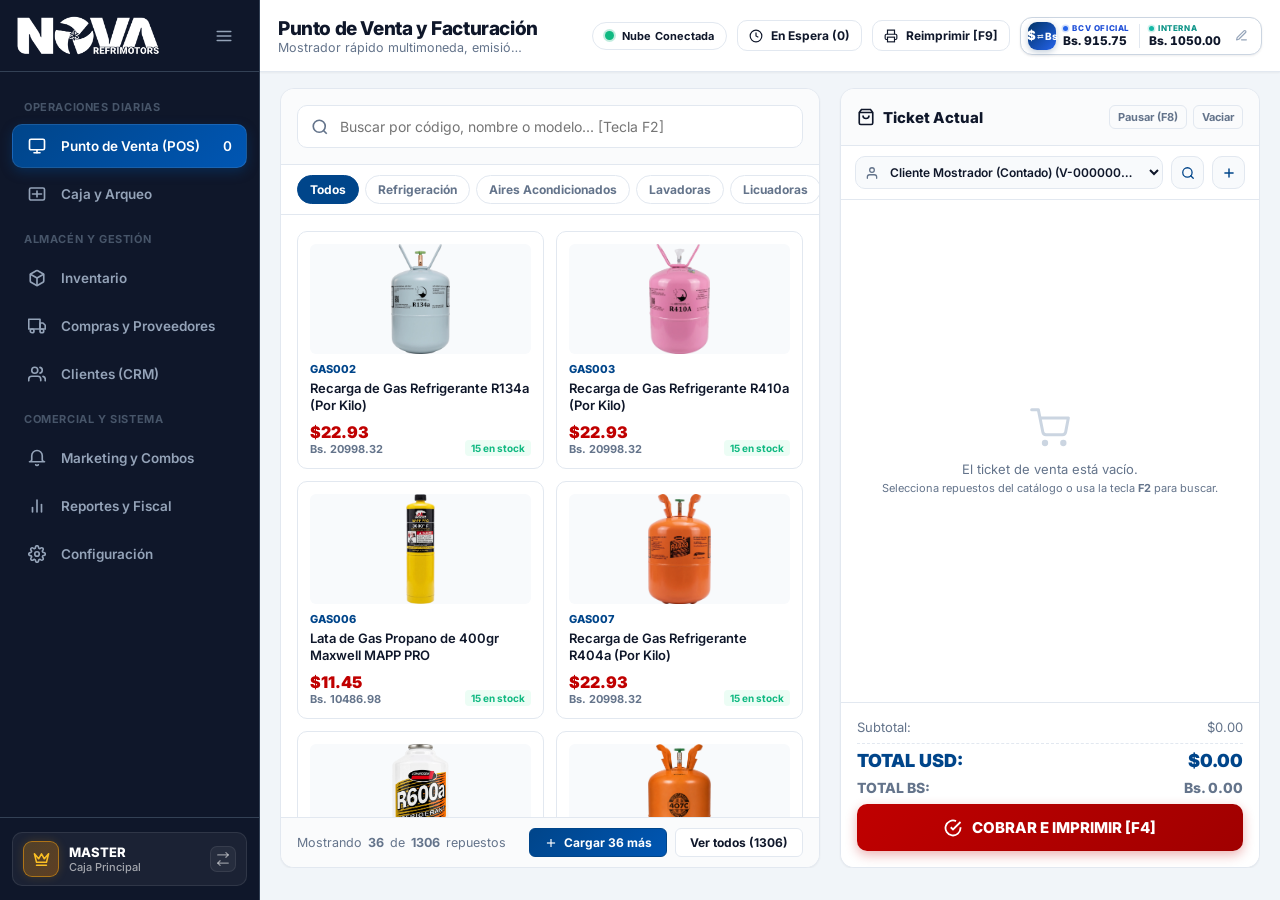
==== index.html @ d7b6cb7d "update" ====
<!DOCTYPE html>
<html lang="es">

<head>
    <meta charset="UTF-8">
    <meta name="viewport" content="width=device-width, initial-scale=1.0">
    <title>NOVA Admin ERP | Sistema de Gestión y Facturación</title>
    <!-- Fuente moderna: Inter -->
    <link rel="preconnect" href="https://fonts.googleapis.com">
    <link rel="preconnect" href="https://fonts.gstatic.com" crossorigin>
    <link href="https://fonts.googleapis.com/css2?family=Inter:wght@400;500;600;700;800;900&display=swap"
        rel="stylesheet">
    <!-- Estilos del Sistema Administrativo ERP -->
    <link rel="stylesheet" href="css/admin-theme.css">
    <link rel="stylesheet" href="css/alertas.css">
    <link rel="icon" type="image/x-icon" href="assets/nova_favicon.png">
    <!-- Cliente oficial de Supabase para sincronización en la nube -->
    <script src="https://cdn.jsdelivr.net/npm/@supabase/supabase-js@2"></script>
</head>

<body>
    <div class="erp-layout">
        <!-- ==========================================================
             SIDEBAR DE NAVEGACIÓN CORPORATIVO
             ========================================================== -->
        <aside class="erp-sidebar" id="erpSidebar">
            <div class="sidebar-header">
                <a href="index.html" class="sidebar-brand" title="NOVA RefriMotors">
                    <img src="assets/nova-logo-color.png" alt="Logo NOVA RefriMotors" class="sidebar-brand-logo">
                </a>
                <button class="sidebar-toggle-btn" onclick="toggleSidebar()" title="Colapsar / Expandir menú">
                    <svg viewBox="0 0 24 24" width="18" height="18" fill="none" stroke="currentColor" stroke-width="2.2" stroke-linecap="round" stroke-linejoin="round">
                        <line x1="3" y1="12" x2="21" y2="12"></line>
                        <line x1="3" y1="6" x2="21" y2="6"></line>
                        <line x1="3" y1="18" x2="21" y2="18"></line>
                    </svg>
                </button>
            </div>

            <nav class="sidebar-nav">
                <div class="nav-section-title">Operaciones Diarias</div>

                <div class="nav-item active" data-view="pos" onclick="navigateTo('pos')">
                    <div class="nav-item-icon">
                        <svg viewBox="0 0 24 24" width="18" height="18" fill="none" stroke="currentColor" stroke-width="2.2" stroke-linecap="round" stroke-linejoin="round">
                            <rect x="2" y="3" width="20" height="14" rx="2" ry="2"></rect>
                            <line x1="8" y1="21" x2="16" y2="21"></line>
                            <line x1="12" y1="17" x2="12" y2="21"></line>
                        </svg>
                    </div>
                    <span class="nav-item-text">Punto de Venta (POS)</span>
                    <span class="nav-item-badge" id="posCartCountBadge">0</span>
                </div>

                <div class="nav-item" data-view="cash" onclick="navigateTo('cash')">
                    <div class="nav-item-icon">
                        <svg viewBox="0 0 24 24" width="18" height="18" fill="none" stroke="currentColor" stroke-width="2.2" stroke-linecap="round" stroke-linejoin="round">
                            <rect x="2" y="4" width="20" height="16" rx="2"></rect>
                            <line x1="6" y1="12" x2="18" y2="12"></line>
                            <line x1="12" y1="8" x2="12" y2="16"></line>
                        </svg>
                    </div>
                    <span class="nav-item-text">Caja y Arqueo</span>
                </div>

                <div class="nav-section-title">Almacén y Gestión</div>

                <div class="nav-item" data-view="inventory" onclick="navigateTo('inventory')">
                    <div class="nav-item-icon">
                        <svg viewBox="0 0 24 24" width="18" height="18" fill="none" stroke="currentColor" stroke-width="2.2" stroke-linecap="round" stroke-linejoin="round">
                            <path d="M21 16V8a2 2 0 0 0-1-1.73l-7-4a2 2 0 0 0-2 0l-7 4A2 2 0 0 0 3 8v8a2 2 0 0 0 1 1.73l7 4a2 2 0 0 0 2 0l7-4A2 2 0 0 0 21 16z"></path>
                            <polyline points="3.27 6.96 12 12.01 20.73 6.96"></polyline>
                            <line x1="12" y1="22.08" x2="12" y2="12"></line>
                        </svg>
                    </div>
                    <span class="nav-item-text">Inventario</span>
                </div>

                <div class="nav-item" data-view="purchases" onclick="navigateTo('purchases')">
                    <div class="nav-item-icon">
                        <svg viewBox="0 0 24 24" width="18" height="18" fill="none" stroke="currentColor" stroke-width="2.2" stroke-linecap="round" stroke-linejoin="round">
                            <rect x="1" y="3" width="15" height="13"></rect>
                            <polygon points="16 8 20 8 23 11 23 16 16 16 16 8"></polygon>
                            <circle cx="5.5" cy="18.5" r="2.5"></circle>
                            <circle cx="18.5" cy="18.5" r="2.5"></circle>
                        </svg>
                    </div>
                    <span class="nav-item-text">Compras y Proveedores</span>
                </div>

                <div class="nav-item" data-view="customers" onclick="navigateTo('customers')">
                    <div class="nav-item-icon">
                        <svg viewBox="0 0 24 24" width="18" height="18" fill="none" stroke="currentColor" stroke-width="2.2" stroke-linecap="round" stroke-linejoin="round">
                            <path d="M17 21v-2a4 4 0 0 0-4-4H5a4 4 0 0 0-4 4v2"></path>
                            <circle cx="9" cy="7" r="4"></circle>
                            <path d="M23 21v-2a4 4 0 0 0-3-3.87"></path>
                            <path d="M16 3.13a4 4 0 0 1 0 7.75"></path>
                        </svg>
                    </div>
                    <span class="nav-item-text">Clientes (CRM)</span>
                </div>

                <div class="nav-section-title">Comercial y Sistema</div>

                <div class="nav-item" data-view="marketing" onclick="navigateTo('marketing')">
                    <div class="nav-item-icon">
                        <svg viewBox="0 0 24 24" width="18" height="18" fill="none" stroke="currentColor" stroke-width="2.2" stroke-linecap="round" stroke-linejoin="round">
                            <path d="M22 17H2a3 3 0 0 0 3-3V9a7 7 0 0 1 14 0v5a3 3 0 0 0 3 3zm-8.27 4a2 2 0 0 1-3.46 0"></path>
                        </svg>
                    </div>
                    <span class="nav-item-text">Marketing y Combos</span>
                </div>

                <div class="nav-item" data-view="reports" onclick="navigateTo('reports')">
                    <div class="nav-item-icon">
                        <svg viewBox="0 0 24 24" width="18" height="18" fill="none" stroke="currentColor" stroke-width="2.2" stroke-linecap="round" stroke-linejoin="round">
                            <line x1="18" y1="20" x2="18" y2="10"></line>
                            <line x1="12" y1="20" x2="12" y2="4"></line>
                            <line x1="6" y1="20" x2="6" y2="14"></line>
                        </svg>
                    </div>
                    <span class="nav-item-text">Reportes y Fiscal</span>
                </div>

                <div class="nav-item" data-view="settings" onclick="navigateTo('settings')">
                    <div class="nav-item-icon">
                        <svg viewBox="0 0 24 24" width="18" height="18" fill="none" stroke="currentColor" stroke-width="2.2" stroke-linecap="round" stroke-linejoin="round">
                            <circle cx="12" cy="12" r="3"></circle>
                            <path d="M19.4 15a1.65 1.65 0 0 0 .33 1.82l.06.06a2 2 0 0 1 0 2.83 2 2 0 0 1-2.83 0l-.06-.06a1.65 1.65 0 0 0-1.82-.33 1.65 1.65 0 0 0-1 1.51V21a2 2 0 0 1-2 2 2 2 0 0 1-2-2v-.09A1.65 1.65 0 0 0 9 19.4a1.65 1.65 0 0 0-1.82.33l-.06.06a2 2 0 0 1-2.83 0 2 2 0 0 1 0-2.83l.06-.06a1.65 1.65 0 0 0 .33-1.82 1.65 1.65 0 0 0-1.51-1H3a2 2 0 0 1-2-2 2 2 0 0 1 2-2h.09A1.65 1.65 0 0 0 4.6 9a1.65 1.65 0 0 0-.33-1.82l-.06-.06a2 2 0 0 1 0-2.83 2 2 0 0 1 2.83 0l.06.06a1.65 1.65 0 0 0 1.82.33H9a1.65 1.65 0 0 0 1-1.51V3a2 2 0 0 1 2-2 2 2 0 0 1 2 2v.09a1.65 1.65 0 0 0 1 1.51 1.65 1.65 0 0 0 1.82-.33l.06-.06a2 2 0 0 1 2.83 0 2 2 0 0 1 0 2.83l-.06.06a1.65 1.65 0 0 0-.33 1.82V9a1.65 1.65 0 0 0 1.51 1H21a2 2 0 0 1 2 2 2 2 0 0 1-2 2h-.09a1.65 1.65 0 0 0-1.51 1z"></path>
                        </svg>
                    </div>
                    <span class="nav-item-text">Configuración</span>
                </div>
            </nav>

            <div class="sidebar-footer">
                <div id="sidebarUserStatus"></div>
            </div>
        </aside>

        <!-- ==========================================================
             ÁREA DE TRABAJO PRINCIPAL
             ========================================================== -->
        <main class="erp-main">
            <!-- HEADER SUPERIOR DE CONTROL -->
            <header class="erp-header">
                <div class="header-left">
                    <div class="header-title-box">
                        <h1 id="viewHeaderTitle">Punto de Venta y Facturación</h1>
                        <p id="viewHeaderSubtitle">Mostrador rápido multimoneda, emisión de tickets y presupuestos</p>
                    </div>
                </div>

                <div class="header-right">
                    <!-- WIDGET ESTADO NUBE SUPABASE -->
                    <div class="cloud-sync-pill" id="cloudSyncPill" onclick="navigateTo('settings')" title="Estado de la Base de Datos en la Nube (Supabase)">
                        <span class="cloud-sync-dot online" id="cloudSyncDot"></span>
                        <span class="cloud-sync-label" id="cloudSyncLabel">Nube Conectada</span>
                    </div>

                    <!-- BOTÓN DE VENTAS EN ESPERA -->
                    <button class="header-action-btn btn-secondary-action" id="btnHeldSales" onclick="openHeldSalesModal()">
                        <svg viewBox="0 0 24 24" width="14" height="14" fill="none" stroke="currentColor" stroke-width="2"><circle cx="12" cy="12" r="10"></circle><polyline points="12 6 12 12 16 14"></polyline></svg>
                        En Espera (0)
                    </button>

                    <!-- BOTÓN DE REIMPRESIÓN DE FACTURA / NOTA -->
                    <button class="header-action-btn btn-secondary-action" id="btnReprintInvoice" onclick="openReprintModal()" title="Reimprimir comprobante emitido [F9]">
                        <svg viewBox="0 0 24 24" width="14" height="14" fill="none" stroke="currentColor" stroke-width="2"><polyline points="6 9 6 2 18 2 18 9"></polyline><path d="M6 18H4a2 2 0 0 1-2-2v-5a2 2 0 0 1 2-2h16a2 2 0 0 1 2 2v5a2 2 0 0 1-2 2h-2"></path><rect x="6" y="14" width="12" height="8"></rect></svg>
                        Reimprimir [F9]
                    </button>

                    <!-- WIDGET TASAS DEL SISTEMA INTERACTIVO -->
                    <div class="bcv-rate-pill" onclick="openRateSettingsModal()" title="Tasas activas de cambio del sistema. Haz clic para ajustar la Tasa Oficial BCV o la Tasa Interna">
                        <div class="rate-pill-badge-icon" title="Conversión de Moneda Oficial y Mostrador">
                            <span class="rate-pill-curr-symbol">$</span>
                            <span class="rate-pill-curr-arrow">⇄</span>
                            <span class="rate-pill-curr-bs">Bs</span>
                        </div>
                        <div class="rate-pill-segment">
                            <span class="rate-pill-tag tag-bcv">BCV OFICIAL</span>
                            <span class="rate-pill-value val-bcv" id="bcvRateVal">Bs. 917.78</span>
                        </div>
                        <div class="rate-pill-divider"></div>
                        <div class="rate-pill-segment">
                            <span class="rate-pill-tag tag-interna">INTERNA</span>
                            <span class="rate-pill-value val-interna" id="internalRateVal">Bs. 1050.00</span>
                        </div>
                        <div class="rate-pill-edit-hint" title="Ajustar tasas">
                            <svg viewBox="0 0 24 24" width="13" height="13" fill="none" stroke="currentColor" stroke-width="2.2" stroke-linecap="round" stroke-linejoin="round">
                                <path d="M12 20h9"></path>
                                <path d="M16.5 3.5a2.121 2.121 0 0 1 3 3L7 19l-4 1 1-4L16.5 3.5z"></path>
                            </svg>
                        </div>
                    </div>
                </div>
            </header>

            <!-- CONTENEDOR DE VISTAS (SPA) -->
            <div class="erp-content">

                <!-- ==========================================================
                     VISTA 1: PUNTO DE VENTA (POS / MOSTRADOR)
                     ========================================================== -->
                <section class="erp-view active" id="view-pos">
                    <div class="pos-container">
                        <!-- PANEL IZQUIERDO: CATÁLOGO DE PRODUCTOS -->
                        <div class="pos-catalog-panel">
                            <div class="pos-search-bar">
                                <div class="search-input-wrap">
                                    <svg viewBox="0 0 24 24" width="18" height="18" fill="none" stroke="currentColor" stroke-width="2.2"><circle cx="11" cy="11" r="8"></circle><line x1="21" y1="21" x2="16.65" y2="16.65"></line></svg>
                                    <input type="text" id="posSearchInput" class="pos-search-input" placeholder="Buscar por código, nombre o modelo... [Tecla F2]" oninput="filterPOS()">
                                </div>
                            </div>

                            <div class="pos-category-tabs" id="posCatTabs">
                                <!-- Generado dinámicamente -->
                            </div>

                            <div class="pos-items-grid" id="posItemsGrid">
                                <!-- Ítems del catálogo generados por JS -->
                            </div>

                            <div class="pos-catalog-footer" id="posCatalogFooter">
                                <!-- Controles dinámicos de carga y paginación -->
                            </div>
                        </div>

                        <!-- PANEL DERECHO: TICKET Y COBRO -->
                        <div class="pos-ticket-panel">
                            <div class="ticket-header">
                                <span class="ticket-title">
                                    <svg viewBox="0 0 24 24" width="18" height="18" fill="none" stroke="currentColor" stroke-width="2.2"><path d="M6 2L3 6v14a2 2 0 0 0 2 2h14a2 2 0 0 0 2-2V6l-3-4z"></path><line x1="3" y1="6" x2="21" y2="6"></line><path d="M16 10a4 4 0 0 1-8 0"></path></svg>
                                    Ticket Actual
                                </span>
                                <div class="ticket-controls">
                                    <button class="ticket-btn-sm" onclick="holdPOSSale()" title="Pausar venta actual (F8)">Pausar (F8)</button>
                                    <button class="ticket-btn-sm" onclick="clearPOSCart()" title="Limpiar ticket">Vaciar</button>
                                </div>
                            </div>

                            <div class="ticket-customer-box">
                                <div class="customer-row">
                                    <div class="customer-select-wrap">
                                        <svg class="customer-select-icon" viewBox="0 0 24 24" width="14" height="14" fill="none" stroke="currentColor" stroke-width="2.2" stroke-linecap="round" stroke-linejoin="round">
                                            <path d="M20 21v-2a4 4 0 0 0-4-4H8a4 4 0 0 0-4 4v2"></path>
                                            <circle cx="12" cy="7" r="4"></circle>
                                        </svg>
                                        <select id="posCustomerSelect" class="customer-input" onchange="onPOSCustomerChange(this.value)">
                                            <!-- Precargado dinámicamente -->
                                        </select>
                                    </div>
                                    <button type="button" class="btn-customer-action-pos btn-search-customer-pos" onclick="openSearchCustomerModal()" title="Buscar cliente existente en la base de datos (Cédula, RIF o Nombre)">
                                        <svg viewBox="0 0 24 24" width="14" height="14" fill="none" stroke="currentColor" stroke-width="2.2" stroke-linecap="round" stroke-linejoin="round">
                                            <circle cx="11" cy="11" r="8"></circle>
                                            <line x1="21" y1="21" x2="16.65" y2="16.65"></line>
                                        </svg>
                                    </button>
                                    <button type="button" class="btn-customer-action-pos btn-add-customer-pos" onclick="openAddCustomerModal()" title="Registrar nuevo cliente en la base de datos">
                                        <svg viewBox="0 0 24 24" width="14" height="14" fill="none" stroke="currentColor" stroke-width="2.5" stroke-linecap="round" stroke-linejoin="round">
                                            <line x1="12" y1="5" x2="12" y2="19"></line>
                                            <line x1="5" y1="12" x2="19" y2="12"></line>
                                        </svg>
                                    </button>
                                </div>
                            </div>

                            <div class="ticket-items-list" id="posTicketItems">
                                <!-- Ítems del carrito -->
                            </div>

                            <div class="ticket-summary">
                                <div class="summary-line">
                                    <span>Subtotal:</span>
                                    <span id="posSubtotalUSD">$0.00</span>
                                </div>
                                <div class="summary-line total-line">
                                    <span>TOTAL USD:</span>
                                    <span id="posTotalUSD">$0.00</span>
                                </div>
                                <div class="summary-line bs-line">
                                    <span>TOTAL BS:</span>
                                    <span id="posTotalBs">Bs. 0.00</span>
                                </div>
                                <div id="posCheckoutActionsWrap">
                                    <button class="btn-checkout btn-master-checkout" id="btnPOSCheckout" onclick="openCheckoutModal()" disabled>
                                        <svg viewBox="0 0 24 24" width="18" height="18" fill="none" stroke="currentColor" stroke-width="2.4"><path d="M22 11.08V12a10 10 0 1 1-5.93-9.14"></path><polyline points="22 4 12 14.01 9 11.01"></polyline></svg>
                                        COBRAR E IMPRIMIR [F4]
                                    </button>
                                </div>
                            </div>
                        </div>
                    </div>
                </section>

                <!-- ==========================================================
                     VISTA 2: INVENTARIO Y ALMACÉN
                     ========================================================== -->
                <section class="erp-view" id="view-inventory">
                    <div class="kpi-grid">
                        <div class="kpi-card">
                            <div class="kpi-data">
                                <span class="kpi-label">Total Productos</span>
                                <span class="kpi-value" id="invKpiTotal">460</span>
                                <span class="kpi-sub">Catálogo centralizado</span>
                            </div>
                            <div class="kpi-icon-wrap kpi-blue">
                                <svg viewBox="0 0 24 24" width="22" height="22" fill="none" stroke="currentColor" stroke-width="2"><path d="M21 16V8a2 2 0 0 0-1-1.73l-7-4a2 2 0 0 0-2 0l-7 4A2 2 0 0 0 3 8v8a2 2 0 0 0 1 1.73l7 4a2 2 0 0 0 2 0l7-4A2 2 0 0 0 21 16z"></path></svg>
                            </div>
                        </div>

                        <div class="kpi-card">
                            <div class="kpi-data">
                                <span class="kpi-label">Valorización Inventario</span>
                                <span class="kpi-value" id="invKpiValuation">$0.00</span>
                                <span class="kpi-sub">A costo de reposición</span>
                            </div>
                            <div class="kpi-icon-wrap kpi-green">
                                <svg viewBox="0 0 24 24" width="22" height="22" fill="none" stroke="currentColor" stroke-width="2"><line x1="12" y1="1" x2="12" y2="23"></line><path d="M17 5H9.5a3.5 3.5 0 0 0 0 7h5a3.5 3.5 0 0 1 0 7H6"></path></svg>
                            </div>
                        </div>

                        <div class="kpi-card">
                            <div class="kpi-data">
                                <span class="kpi-label">Stock Bajo</span>
                                <span class="kpi-value" id="invKpiLow" style="color:var(--warning);">0</span>
                                <span class="kpi-sub">Requieren reposición</span>
                            </div>
                            <div class="kpi-icon-wrap kpi-amber">
                                <svg viewBox="0 0 24 24" width="22" height="22" fill="none" stroke="currentColor" stroke-width="2"><path d="M10.29 3.86L1.82 18a2 2 0 0 0 1.71 3h16.94a2 2 0 0 0 1.71-3L13.71 3.86a2 2 0 0 0-3.42 0z"></path></svg>
                            </div>
                        </div>

                        <div class="kpi-card">
                            <div class="kpi-data">
                                <span class="kpi-label">Agotados</span>
                                <span class="kpi-value" id="invKpiOut" style="color:var(--danger);">0</span>
                                <span class="kpi-sub">Existencia en cero</span>
                            </div>
                            <div class="kpi-icon-wrap kpi-red">
                                <svg viewBox="0 0 24 24" width="22" height="22" fill="none" stroke="currentColor" stroke-width="2"><circle cx="12" cy="12" r="10"></circle><line x1="15" y1="9" x2="9" y2="15"></line></svg>
                            </div>
                        </div>
                    </div>

                    <div class="table-card">
                        <div class="table-toolbar">
                            <div class="table-toolbar-left">
                                <input type="text" id="invSearchInput" class="form-input" placeholder="Buscar por código o descripción..." oninput="renderInventoryTable()">
                                <select id="invCatFilter" class="form-select" onchange="renderInventoryTable()">
                                    <option value="Todos">Todas las Categorías</option>
                                    <option value="Refrigeración">Refrigeración</option>
                                    <option value="Aires Acondicionados">Aires Acondicionados</option>
                                    <option value="Lavadoras">Lavadoras</option>
                                    <option value="Licuadoras">Licuadoras</option>
                                    <option value="Motores">Motores</option>
                                    <option value="Protectores">Protectores</option>
                                    <option value="Capacitores">Capacitores</option>
                                    <option value="Herramientas">Herramientas</option>
                                    <option value="Químicos">Químicos</option>
                                </select>
                                <select id="invStatusFilter" class="form-select" onchange="renderInventoryTable()">
                                    <option value="Todos">Todos los Estados</option>
                                    <option value="optimal">Óptimo</option>
                                    <option value="low">Bajo Stock</option>
                                    <option value="out">Agotado</option>
                                </select>
                            </div>
                            <div class="table-toolbar-right" id="invMasterToolbarActions">
                                <button class="header-action-btn btn-secondary-action" id="btnOpenStockInModal" onclick="openStockInModal()" style="display:inline-flex; align-items:center; gap:6px;" title="Cargar existencias de repuestos al almacén">
                                    <svg viewBox="0 0 24 24" width="15" height="15" fill="none" stroke="currentColor" stroke-width="2"><path d="M21 16V8a2 2 0 0 0-1-1.73l-7-4a2 2 0 0 0-2 0l-7 4A2 2 0 0 0 3 8v8a2 2 0 0 0 1 1.73l7 4a2 2 0 0 0 2 0l7-4A2 2 0 0 0 21 16z"></path><polyline points="12 12 12 17"></polyline><line x1="9.5" y1="14.5" x2="14.5" y2="14.5"></line></svg>
                                    Cargar Existencias
                                </button>
                                <button class="header-action-btn btn-primary-action" onclick="openAddNewProductModal()">
                                    <svg viewBox="0 0 24 24" width="15" height="15" fill="none" stroke="currentColor" stroke-width="2"><line x1="12" y1="5" x2="12" y2="19"></line><line x1="5" y1="12" x2="19" y2="12"></line></svg>
                                    Nuevo Producto
                                </button>
                            </div>
                        </div>

                        <div class="table-responsive">
                            <table class="data-table inventory-data-table">
                                <thead>
                                    <tr>
                                        <th>Código</th>
                                        <th>Descripción del Repuesto</th>
                                        <th>Categoría</th>
                                        <th>Costo ($)</th>
                                        <th>P. Público ($)</th>
                                        <th>P. Divisas ($)</th>
                                        <th style="text-align:center;">Existencias</th>
                                        <th>Estado</th>
                                        <th style="text-align:right;">Acciones</th>
                                    </tr>
                                </thead>
                                <tbody id="inventoryTableBody">
                                    <!-- Renderizado interactivo -->
                                </tbody>
                            </table>
                        </div>
                    </div>
                </section>

                <!-- ==========================================================
                     VISTA 3: CAJA Y FINANZAS
                     ========================================================== -->
                <section class="erp-view" id="view-cash">
                    <div class="kpi-grid">
                        <!-- KPI 1: Ventas en Moneda Nacional / Bolívares (Tasa BCV) -->
                        <div class="kpi-card">
                            <div class="kpi-data">
                                <span class="kpi-label">Ventas Moneda Nacional</span>
                                <span class="kpi-value" id="cashKpiVentasNac">$0.00</span>
                                <span class="kpi-sub" id="cashKpiVentasNacBs">Bs. 0.00</span>
                                <span class="kpi-sub-count" id="cashKpiVentasNacCount" style="font-size: 11.5px; font-weight: 700; color: #2563eb; margin-top: 4px; display: block;">0 ventas (Bolívares / BCV)</span>
                            </div>
                            <div class="kpi-icon-wrap kpi-blue">
                                <svg viewBox="0 0 24 24" width="22" height="22" fill="none" stroke="currentColor" stroke-width="2"><rect x="1" y="4" width="22" height="16" rx="2" ry="2"></rect><line x1="1" y1="10" x2="23" y2="10"></line></svg>
                            </div>
                        </div>

                        <!-- KPI 2: Ventas Facturadas en Divisas -->
                        <div class="kpi-card">
                            <div class="kpi-data">
                                <span class="kpi-label">Ventas en Divisas</span>
                                <span class="kpi-value" id="cashKpiVentasDiv" style="color:var(--success);">$0.00</span>
                                <span class="kpi-sub" id="cashKpiVentasDivBs">Bs. 0.00 (Tasa BCV)</span>
                                <span class="kpi-sub-count" id="cashKpiVentasDivCount" style="font-size: 11.5px; font-weight: 700; color: #16a34a; margin-top: 4px; display: block;">0 ventas (Divisas)</span>
                            </div>
                            <div class="kpi-icon-wrap kpi-green">
                                <svg viewBox="0 0 24 24" width="22" height="22" fill="none" stroke="currentColor" stroke-width="2"><line x1="12" y1="1" x2="12" y2="23"></line><path d="M17 5H9.5a3.5 3.5 0 0 0 0 7h5a3.5 3.5 0 0 1 0 7H6"></path></svg>
                            </div>
                        </div>

                        <!-- KPI 3: Ganancia Neta de Productos -->
                        <div class="kpi-card">
                            <div class="kpi-data">
                                <span class="kpi-label">Ganancia en Productos</span>
                                <span class="kpi-value" id="cashKpiGanancia" style="color:#0284c7;">$0.00</span>
                                <span class="kpi-sub" id="cashKpiGananciaBs">Bs. 0.00</span>
                                <span class="kpi-sub-count" id="cashKpiGananciaSub" style="font-size: 11.5px; font-weight: 700; color: #0284c7; margin-top: 4px; display: block;">Margen sobre costo reposición</span>
                            </div>
                            <div class="kpi-icon-wrap" style="background:#e0f2fe; color:#0284c7;">
                                <svg viewBox="0 0 24 24" width="22" height="22" fill="none" stroke="currentColor" stroke-width="2"><polyline points="23 6 13.5 15.5 8.5 10.5 1 18"></polyline><polyline points="17 6 23 6 23 12"></polyline></svg>
                            </div>
                        </div>
                    </div>

                    <div style="display: flex; justify-content: space-between; align-items: center; flex-wrap: wrap; gap: 12px; margin-top: 14px;">
                        <div style="display: flex; gap: 10px; flex-wrap: wrap;">
                            <button class="header-action-btn btn-primary-action" onclick="openCashReconciliationModal()">
                                <svg viewBox="0 0 24 24" width="16" height="16" fill="none" stroke="currentColor" stroke-width="2"><rect x="3" y="4" width="18" height="16" rx="2"></rect><line x1="7" y1="8" x2="17" y2="8"></line><line x1="7" y1="12" x2="17" y2="12"></line></svg>
                                Realizar Arqueo y Cierre de Caja (Corte Z)
                            </button>
                        </div>
                        <div style="display: flex; gap: 10px; flex-wrap: wrap;">
                            <button class="header-action-btn" style="background: #fee2e2; color: #b91c1c; border: 1px solid #fca5a5;" onclick="openVoidSaleModal()">
                                <svg viewBox="0 0 24 24" width="16" height="16" fill="none" stroke="currentColor" stroke-width="2"><circle cx="12" cy="12" r="10"></circle><line x1="15" y1="9" x2="9" y2="15"></line><line x1="9" y1="9" x2="15" y2="15"></line></svg>
                                Anular Factura / Comprobante
                            </button>
                            <button class="header-action-btn btn-secondary-action" onclick="openProductExchangeModal()">
                                <svg viewBox="0 0 24 24" width="16" height="16" fill="none" stroke="currentColor" stroke-width="2"><polyline points="17 1 21 5 17 9"></polyline><path d="M3 11V9a4 4 0 0 1 4-4h14"></path><polyline points="7 23 3 19 7 15"></polyline><path d="M21 13v2a4 4 0 0 1-4 4H3"></path></svg>
                                Registrar Cambio de Producto
                            </button>
                        </div>
                    </div>

                    <div class="table-card" style="margin-top: 14px;">
                        <div class="table-toolbar" style="display: flex; justify-content: space-between; align-items: center; flex-wrap: wrap; gap: 10px;">
                            <div style="display: flex; align-items: center; gap: 10px;">
                                <span style="font-weight: 800; font-size: 14px;" id="cashTableTitle">Ventas y Comprobantes del Turno Activo</span>
                                <span class="badge" id="cashActiveShiftBadge" style="background:#e0f2fe; color:#0369a1; font-weight:700;">Turno Activo</span>
                            </div>
                            <div class="cash-segmented-tabs">
                                <button type="button" class="cash-tab-btn active" id="tabCashSales" onclick="switchCashTab('sales')">
                                    <svg viewBox="0 0 24 24" width="13" height="13" fill="none" stroke="currentColor" stroke-width="2.2"><rect x="1" y="4" width="22" height="16" rx="2" ry="2"></rect><line x1="1" y1="10" x2="23" y2="10"></line></svg>
                                    <span>Ventas del Turno</span>
                                </button>
                                <button type="button" class="cash-tab-btn" id="tabCashAudit" onclick="switchCashTab('audit')">
                                    <svg viewBox="0 0 24 24" width="13" height="13" fill="none" stroke="currentColor" stroke-width="2.2"><polyline points="23 4 23 10 17 10"></polyline><polyline points="1 20 1 14 7 14"></polyline><path d="M3.51 9a9 9 0 0 1 14.85-3.36L23 10M1 14l4.64 4.36A9 9 0 0 0 20.49 15"></path></svg>
                                    <span>Anulaciones y Cambios</span>
                                </button>
                            </div>
                        </div>

                        <!-- TAB 1: VENTAS DEL TURNO -->
                        <div class="table-responsive" id="cashSalesContainer">
                            <table class="data-table">
                                <thead>
                                    <tr>
                                        <th>Comprobante</th>
                                        <th>Hora</th>
                                        <th>Cliente</th>
                                        <th>Método de Pago</th>
                                        <th>Total USD</th>
                                        <th>Total Bs.</th>
                                        <th>Estado</th>
                                        <th style="text-align:right;">Acciones</th>
                                    </tr>
                                </thead>
                                <tbody id="cashSalesTableBody">
                                    <!-- Ventas del turno -->
                                </tbody>
                            </table>
                        </div>

                        <!-- TAB 2: AUDITORÍA DE ANULACIONES Y CAMBIOS -->
                        <div class="table-responsive" id="cashAuditContainer" style="display: none;">
                            <table class="data-table">
                                <thead>
                                    <tr>
                                        <th>Fecha y Hora</th>
                                        <th>Operación</th>
                                        <th>Comprobante</th>
                                        <th>Detalle de Repuestos</th>
                                        <th>Monto / Diferencia</th>
                                        <th>Motivo</th>
                                        <th>Responsable</th>
                                    </tr>
                                </thead>
                                <tbody id="cashAuditTableBody">
                                    <!-- Anulaciones y Cambios -->
                                </tbody>
                            </table>
                        </div>
                    </div>
                </section>

                <!-- ==========================================================
                     VISTA 4: COMPRAS Y PROVEEDORES
                     ========================================================== -->
                <section class="erp-view" id="view-purchases">
                    <div style="display: flex; justify-content: space-between; align-items: center;">
                        <h3 style="font-size: 16px; font-weight: 800;">Historial de Recepción de Mercancía</h3>
                        <button class="header-action-btn btn-primary-action" onclick="openAddPurchaseModal()">
                            <svg viewBox="0 0 24 24" width="16" height="16" fill="none" stroke="currentColor" stroke-width="2"><line x1="12" y1="5" x2="12" y2="19"></line><line x1="5" y1="12" x2="19" y2="12"></line></svg>
                            Registrar Entrada de Mercancía
                        </button>
                    </div>

                    <div class="table-card" style="margin-top: 16px;">
                        <div class="table-responsive">
                            <table class="data-table">
                                <thead>
                                    <tr>
                                        <th>Nro. Compra</th>
                                        <th>Fecha</th>
                                        <th>Proveedor</th>
                                        <th>Detalle Ítems</th>
                                        <th>Monto Total ($)</th>
                                    </tr>
                                </thead>
                                <tbody id="purchasesTableBody">
                                    <!-- Compras -->
                                </tbody>
                            </table>
                        </div>
                    </div>
                </section>

                <!-- ==========================================================
                     VISTA 5: CLIENTES (CRM)
                     ========================================================== -->
                <section class="erp-view" id="view-customers">
                    <div style="display: flex; justify-content: space-between; align-items: center;">
                        <h3 style="font-size: 16px; font-weight: 800;">Directorio de Clientes y Técnicos</h3>
                        <button class="header-action-btn btn-primary-action" onclick="openAddCustomerModal()">
                            <svg viewBox="0 0 24 24" width="16" height="16" fill="none" stroke="currentColor" stroke-width="2"><line x1="12" y1="5" x2="12" y2="19"></line><line x1="5" y1="12" x2="19" y2="12"></line></svg>
                            Registrar Nuevo Cliente
                        </button>
                    </div>

                    <div class="table-card" style="margin-top: 16px;">
                        <div class="table-responsive">
                            <table class="data-table">
                                <thead>
                                    <tr>
                                        <th>Código</th>
                                        <th>Nombre / Razón Social</th>
                                        <th>RIF / Cédula</th>
                                        <th>Teléfono WhatsApp</th>
                                        <th>Dirección</th>
                                        <th>Notas</th>
                                        <th style="text-align:right;">Acciones</th>
                                    </tr>
                                </thead>
                                <tbody id="customersTableBody">
                                    <!-- Clientes -->
                                </tbody>
                            </table>
                        </div>
                    </div>
                </section>

                <!-- ==========================================================
                     VISTA 6: MARKETING Y COMBOS
                     ========================================================== -->
                <section class="erp-view" id="view-marketing">
                    <div class="kpi-grid">
                        <div class="kpi-card" style="cursor:pointer;" onclick="sendMarketingWhatsApp('gas')">
                            <div class="kpi-data">
                                <span class="kpi-label">Campaña WhatsApp</span>
                                <span class="kpi-value" style="font-size:18px;">Gases Refrigerantes</span>
                                <span class="kpi-sub">Difundir disponibilidad de recargas</span>
                            </div>
                            <div class="kpi-icon-wrap kpi-blue">
                                <svg viewBox="0 0 24 24" width="22" height="22" fill="none" stroke="currentColor" stroke-width="2"><path d="M22 16.92v3a2 2 0 0 1-2.18 2 19.79 19.79 0 0 1-8.63-3.07 19.5 19.5 0 0 1-6-6 19.79 19.79 0 0 1-3.07-8.67A2 2 0 0 1 4.11 2h3a2 2 0 0 1 2 1.72 12.84 12.84 0 0 0 .7 2.81 2 2 0 0 1-.45 2.11L8.09 9.91a16 16 0 0 0 6 6l1.27-1.27a2 2 0 0 1 2.11-.45 12.84 12.84 0 0 0 2.81.7A2 2 0 0 1 22 16.92z"></path></svg>
                            </div>
                        </div>

                        <div class="kpi-card" style="cursor:pointer;" onclick="sendMarketingWhatsApp('capacitores')">
                            <div class="kpi-data">
                                <span class="kpi-label">Campaña WhatsApp</span>
                                <span class="kpi-value" style="font-size:18px;">Capacitores y Relés</span>
                                <span class="kpi-sub">Oferta especial para técnicos</span>
                            </div>
                            <div class="kpi-icon-wrap kpi-green">
                                <svg viewBox="0 0 24 24" width="22" height="22" fill="none" stroke="currentColor" stroke-width="2"><path d="M22 16.92v3a2 2 0 0 1-2.18 2 19.79 19.79 0 0 1-8.63-3.07 19.5 19.5 0 0 1-6-6 19.79 19.79 0 0 1-3.07-8.67A2 2 0 0 1 4.11 2h3a2 2 0 0 1 2 1.72 12.84 12.84 0 0 0 .7 2.81 2 2 0 0 1-.45 2.11L8.09 9.91a16 16 0 0 0 6 6l1.27-1.27a2 2 0 0 1 2.11-.45 12.84 12.84 0 0 0 2.81.7A2 2 0 0 1 22 16.92z"></path></svg>
                            </div>
                        </div>
                    </div>
                </section>

                <!-- ==========================================================
                     VISTA 7: CONFIGURACIÓN Y RESPALDOS
                     ========================================================== -->
                <section class="erp-view" id="view-settings">
                    <div class="settings-grid">
                        <!-- CONFIGURACIÓN DE EMPRESA Y TASAS -->
                        <div class="table-card" style="padding: 24px;">
                            <h3 style="font-size: 16px; font-weight: 800; margin-bottom: 16px;">Parámetros Fiscales y Tasas</h3>
                            <div class="form-group" style="margin-bottom: 12px;">
                                <label>Tasa Oficial BCV (Bs. / USD):</label>
                                <input type="number" step="0.01" id="cfgTasaBCV" class="form-input">
                            </div>
                            <div class="form-group" style="margin-bottom: 12px;">
                                <label>Tasa Interna de Mostrador:</label>
                                <input type="number" step="0.01" id="cfgTasaInterna" class="form-input">
                            </div>
                            <div class="form-group" style="margin-bottom: 12px;">
                                <label>Razón Social:</label>
                                <input type="text" id="cfgNombreEmpresa" class="form-input">
                            </div>
                            <div class="form-group" style="margin-bottom: 12px;">
                                <label>RIF Fiscal:</label>
                                <input type="text" id="cfgRifEmpresa" class="form-input">
                            </div>
                            <div class="form-group" style="margin-bottom: 12px;">
                                <label>Teléfono de Contacto:</label>
                                <input type="text" id="cfgTelefonoEmpresa" class="form-input">
                            </div>
                            <div class="form-group" style="margin-bottom: 16px;">
                                <label>Dirección Fiscal:</label>
                                <input type="text" id="cfgDireccionEmpresa" class="form-input">
                            </div>
                            <button class="header-action-btn btn-primary-action" onclick="saveCompanySettings()">
                                Guardar Parámetros
                            </button>
                        </div>

                        <!-- BASE DE DATOS EN LA NUBE (SUPABASE) -->
                        <div class="table-card" style="padding: 24px; display: flex; flex-direction: column; justify-content: space-between;">
                            <div>
                                <div style="display:flex; justify-content:space-between; align-items:center; margin-bottom: 12px;">
                                    <h3 style="font-size: 16px; font-weight: 800; margin:0;">Base de Datos en la Nube (Supabase)</h3>
                                    <span class="stock-badge in-stock" id="cfgCloudBadge" style="font-size:11px; display:inline-flex; align-items:center; gap:5px;">
                                        <span style="display:inline-block; width:6px; height:6px; border-radius:50%; background:#16a34a;"></span>
                                        Conectado
                                    </span>
                                </div>
                                <p style="font-size: 13px; color: var(--text-muted); line-height: 1.5; margin-bottom: 16px;">
                                    Conexión activa con PostgreSQL en Supabase. Si internet se desconecta en Cabimas, el mostrador sigue facturando en local y sincroniza automáticamente al recuperar la red.
                                </p>
                                <div class="form-group" style="margin-bottom: 10px;">
                                    <label style="font-size:11px; font-weight:700;">Project URL:</label>
                                    <input type="text" id="cfgSupabaseUrl" class="form-input" style="font-size:12px; background:#f8fafc;" readonly value="https://krsahhdkxfeehyernwmf.supabase.co">
                                </div>
                                <div class="form-group" style="margin-bottom: 14px;">
                                    <label style="font-size:11px; font-weight:700;">Publishable / Anon Key:</label>
                                    <input type="password" id="cfgSupabaseKey" class="form-input" style="font-size:12px; background:#f8fafc;" readonly value="sb_publishable_4dLnKHj89ri1Z9qV0JE3mw_nRGLhxbE">
                                </div>
                                <div style="display:flex; flex-direction:column; gap:10px;">
                                    <button class="header-action-btn btn-primary-action" onclick="triggerManualSync()" style="justify-content:center; padding:10px;">
                                        <svg viewBox="0 0 24 24" width="16" height="16" fill="none" stroke="currentColor" stroke-width="2"><polyline points="23 4 23 10 17 10"></polyline><polyline points="1 20 1 14 7 14"></polyline><path d="M3.51 9a9 9 0 0 1 14.85-3.36L23 10M1 14l4.64 4.36A9 9 0 0 0 20.49 15"></path></svg>
                                        Sincronizar Pendientes Ahora
                                    </button>
                                    <div style="display:grid; grid-template-columns: 1fr 1fr; gap: 8px;">
                                        <button class="header-action-btn btn-secondary-action" onclick="triggerSeedCatalog()" id="btnSeedCatalog" style="justify-content:center; padding:10px; font-size:12px;">
                                            <svg viewBox="0 0 24 24" width="15" height="15" fill="none" stroke="currentColor" stroke-width="2"><path d="M21 16V8a2 2 0 0 0-1-1.73l-7-4a2 2 0 0 0-2 0l-7 4A2 2 0 0 0 3 8v8a2 2 0 0 0 1 1.73l7 4a2 2 0 0 0 2 0l7-4A2 2 0 0 0 21 16z"></path><polyline points="3.27 6.96 12 12.01 20.73 6.96"></polyline><line x1="12" y1="22.08" x2="12" y2="12"></line></svg>
                                            Subir Catálogo (460)
                                        </button>
                                        <button class="header-action-btn btn-secondary-action" onclick="triggerClearQueue()" style="justify-content:center; padding:10px; font-size:12px; color:var(--text-muted);" title="Descarta los registros en cola si alguno quedó atascado">
                                            <svg viewBox="0 0 24 24" width="15" height="15" fill="none" stroke="currentColor" stroke-width="2"><polyline points="3 6 5 6 21 6"></polyline><path d="M19 6v14a2 2 0 0 1-2 2H7a2 2 0 0 1-2-2V6m3 0V4a2 2 0 0 1 2-2h4a2 2 0 0 1 2 2v2"></path></svg>
                                            Limpiar Cola Atascada
                                        </button>
                                    </div>
                                </div>
                            </div>
                            <div style="margin-top:16px; font-size:12px; padding:10px; background:#f0fdf4; border:1px solid #bbf7d0; border-radius:var(--radius-md); color:#166534; display:flex; align-items:center; gap:6px;" id="cfgCloudStatusMsg">
                                <svg viewBox="0 0 24 24" width="14" height="14" fill="none" stroke="currentColor" stroke-width="2"><path d="M18 10h-1.26A8 8 0 1 0 9 20h9a5 5 0 0 0 0-10z"></path></svg>
                                <span><b>Estado:</b> Nube conectada. Modo Híbrido activo.</span>
                            </div>
                        </div>

                        <!-- COPIAS DE SEGURIDAD (BACKUP) -->
                        <div class="table-card" style="padding: 24px; display: flex; flex-direction: column; justify-content: space-between;">
                            <div>
                                <h3 style="font-size: 16px; font-weight: 800; margin-bottom: 8px;">Copias de Seguridad (Backup)</h3>
                                <p style="font-size: 13px; color: var(--text-muted); line-height: 1.5; margin-bottom: 20px;">
                                    El sistema funciona en modo Local-First. Puedes descargar en cualquier momento una copia íntegra de toda la base de datos (inventario, ventas, clientes, compras y cierres de caja) o restaurarla en otra computadora.
                                </p>
                                <div style="display:flex; flex-direction:column; gap:12px;">
                                    <button class="header-action-btn btn-primary-action" onclick="exportERPBackup()" style="justify-content:center; padding:12px;">
                                        <svg viewBox="0 0 24 24" width="16" height="16" fill="none" stroke="currentColor" stroke-width="2"><path d="M21 15v4a2 2 0 0 1-2 2H5a2 2 0 0 1-2-2v-4"></path><polyline points="7 10 12 15 17 10"></polyline><line x1="12" y1="15" x2="12" y2="3"></line></svg>
                                        Exportar Respaldo Completo (.json)
                                    </button>
                                    <button class="header-action-btn btn-secondary-action" onclick="triggerImportBackup()" style="justify-content:center; padding:12px;">
                                        <svg viewBox="0 0 24 24" width="16" height="16" fill="none" stroke="currentColor" stroke-width="2"><path d="M21 15v4a2 2 0 0 1-2 2H5a2 2 0 0 1-2-2v-4"></path><polyline points="17 8 12 3 7 8"></polyline><line x1="12" y1="3" x2="12" y2="15"></line></svg>
                                        Restaurar Copia de Seguridad
                                    </button>
                                    <button class="header-action-btn btn-secondary-action" onclick="printTestReceipt58mm()" style="justify-content:center; padding:12px;" title="Imprimir ticket de prueba calibrado para Jaltech POS-58 (58/48mm)">
                                        <svg viewBox="0 0 24 24" width="16" height="16" fill="none" stroke="currentColor" stroke-width="2"><polyline points="6 9 6 2 18 2 18 9"></polyline><path d="M6 18H4a2 2 0 0 1-2-2v-5a2 2 0 0 1 2-2h16a2 2 0 0 1 2 2v5a2 2 0 0 1-2 2h-2"></path><rect x="6" y="14" width="12" height="8"></rect></svg>
                                        Imprimir Ticket de Prueba (POS-58)
                                    </button>
                                    <input type="file" id="backupFileInput" style="display:none;" accept=".json" onchange="handleBackupFileSelect(event)">
                                </div>
                            </div>
                            <div style="margin-top:20px; font-size:12px; color:var(--text-muted); padding:12px; background:#f8fafc; border-radius:var(--radius-md);">
                                <b>Nota de Seguridad:</b> Se recomienda exportar un respaldo al finalizar la jornada después de realizar el cierre de caja diario.
                            </div>
                        </div>

                        <!-- ZONA DE MANTENIMIENTO Y PURGA DE DATOS -->
                        <div class="table-card" style="padding: 24px; border: 1.5px solid #fee2e2; background: #fffafb; display: flex; flex-direction: column; justify-content: space-between;">
                            <div>
                                <div style="display:flex; justify-content:space-between; align-items:center; margin-bottom: 12px;">
                                    <h3 style="font-size: 16px; font-weight: 800; color: #b91c1c; margin:0; display:flex; align-items:center; gap:8px;">
                                        <svg viewBox="0 0 24 24" width="18" height="18" fill="none" stroke="currentColor" stroke-width="2.2"><path d="M10.29 3.86L1.82 18a2 2 0 0 0 1.71 3h16.94a2 2 0 0 0 1.71-3L13.71 3.86a2 2 0 0 0-3.42 0z"></path><line x1="12" y1="9" x2="12" y2="13"></line><line x1="12" y1="17" x2="12.01" y2="17"></line></svg>
                                        Mantenimiento: Purga de Pruebas
                                    </h3>
                                    <span style="font-size:10.5px; font-weight:800; padding:3px 8px; border-radius:99px; background:#fef2f2; color:#b91c1c; border:1px solid #fecaca;">
                                        Zona Administrativa
                                    </span>
                                </div>
                                <p style="font-size: 13px; color: #475569; line-height: 1.5; margin-bottom: 14px;">
                                    Elimina de forma definitiva todos los registros de prueba (ventas demo, egresos, compras, proveedores y clientes de prueba, dejando únicamente el cliente base de mostrador).
                                </p>
                                <div style="padding:10px 12px; background:#eff6ff; border:1px solid #bfdbfe; border-radius:var(--radius-md); font-size:12px; color:#1e40af; margin-bottom:16px;">
                                    🔒 <b>Protección Absoluta:</b> La base de datos de productos y sus existencias de inventario <b>NUNCA</b> se tocan ni se borran.
                                </div>
                                <button class="header-action-btn" onclick="triggerPurgeTestData()" style="width:100%; justify-content:center; padding:12px; font-weight:800; font-size:13px; background:#dc2626; color:#ffffff; border:none; border-radius:var(--radius-md); cursor:pointer; box-shadow:0 2px 6px rgba(220,38,38,0.25);">
                                    <svg viewBox="0 0 24 24" width="16" height="16" fill="none" stroke="currentColor" stroke-width="2.2"><polyline points="3 6 5 6 21 6"></polyline><path d="M19 6v14a2 2 0 0 1-2 2H7a2 2 0 0 1-2-2V6m3 0V4a2 2 0 0 1 2-2h4a2 2 0 0 1 2 2v2"></path><line x1="10" y1="11" x2="10" y2="17"></line><line x1="14" y1="11" x2="14" y2="17"></line></svg>
                                    Limpiar Registros de Prueba Definitivamente
                                </button>
                            </div>
                            <div style="margin-top:16px; font-size:11.5px; color:#991b1b;">
                                ⚠️ Requiere confirmación doble. Úsalo para dejar el sistema 100% puro para la apertura formal.
                            </div>
                        </div>
                    </div>
                </section>

                <!-- ==========================================================
                     VISTA 8: CENTRO DE REPORTES, FISCALIDAD SENIAT Y AUDITORÍA
                     ========================================================== -->
                <section class="erp-view" id="view-reports">
                    <!-- Renderizado dinámico por NovaReports.renderReportsView() -->
                </section>

            </div>
        </main>
    </div>

    <!-- ==========================================================
         MODAL 1: COBRO MULTIMONEDA DEL POS
         ========================================================== -->
    <div class="erp-modal-overlay" id="checkoutModal">
        <div class="erp-modal-card" style="max-width: 820px; width: 95%;">
            <div class="erp-modal-header">
                <span class="erp-modal-title">Cobrar Ticket de Mostrador</span>
                <button class="erp-modal-close" onclick="closeModal('checkoutModal')">✕</button>
            </div>
            <div class="erp-modal-body">
                <div style="display:flex; justify-content:space-between; align-items:center; padding:14px; background:var(--primary-light); border-radius:var(--radius-md);">
                    <div>
                        <div style="display:flex; align-items:center; gap:8px;">
                            <span style="font-size:11px; font-weight:800; color:var(--primary); text-transform:uppercase;">TOTAL A COBRAR:</span>
                            <span id="checkoutDiscountBadge" style="display:none; font-size:10px; font-weight:800; padding:2px 8px; border-radius:12px; background:#dcfce7; color:#15803d; border:1px solid #86efac;">
                                Descuento Divisas Activo
                            </span>
                        </div>
                        <div style="font-size:26px; font-weight:900; color:var(--primary);" id="checkoutTotalUSD">$0.00</div>
                    </div>
                    <div style="text-align:right;">
                        <span style="font-size:11px; font-weight:700; color:var(--text-muted);">MONTO EN BS:</span>
                        <div style="font-size:18px; font-weight:800; color:var(--text-main);" id="checkoutTotalBs">Bs. 0.00</div>
                    </div>
                </div>

                <div class="form-row-2">
                    <div class="form-group">
                        <label>Nombre del Cliente:</label>
                        <input type="text" id="coCustName" class="form-input">
                    </div>
                    <div class="form-group">
                        <label>RIF / Cédula:</label>
                        <input type="text" id="coCustRif" class="form-input">
                    </div>
                </div>

                <div class="form-row-2">
                    <div class="form-group">
                        <label>Teléfono WhatsApp:</label>
                        <input type="text" id="coCustPhone" class="form-input">
                    </div>
                    <div class="form-group">
                        <label>Tipo de Documento:</label>
                        <select id="coDocType" class="form-select" onchange="onDocTypeChange()">
                            <option value="factura">Factura / Ticket Digital</option>
                            <option value="presupuesto">Presupuesto / Cotización</option>
                            <option value="nota_entrega">Nota de Entrega</option>
                        </select>
                    </div>
                </div>

                <div class="form-row-2" id="coPaymentRow">
                    <div class="form-group">
                        <label>Método de Pago Principal:</label>
                        <select id="coPaymentMethod" class="form-select" onchange="onPaymentMethodChange()">
                            <option value="Efectivo USD">Efectivo USD ($) - Descuento Divisas</option>
                            <option value="Zelle">Zelle ($) - Descuento Divisas</option>
                            <option value="Binance">Binance Pay ($) - Descuento Divisas</option>
                            <option value="Punto de Venta">Punto de Venta (Tarjeta de Débito)</option>
                            <option value="Pago Móvil">Pago Móvil (Bolívares)</option>
                            <option value="Transferencia">Transferencia Bancaria (Bolívares)</option>
                            <option value="Efectivo Bs">Efectivo Bolívares</option>
                        </select>
                    </div>
                    <div class="form-group">
                        <label>Número de Referencia / Comprobante:</label>
                        <input type="text" id="coPaymentRef" class="form-input" placeholder="Opcional">
                    </div>
                </div>

                <div id="coPaymentBreakdownBox" style="padding:14px; background:#f8fafc; border:1px solid var(--border-color); border-radius:var(--radius-md);">
                    <span style="font-size:12px; font-weight:800; display:block; margin-bottom:8px;">DESGLOSE DE PAGO Y VUELTO:</span>
                    <div class="form-row-2">
                        <div class="form-group">
                            <label>Entregado en Dólares ($):</label>
                            <input type="number" step="0.01" id="payAmountUSD" class="form-input" oninput="calculateChange()">
                        </div>
                        <div class="form-group">
                            <label>Entregado en Bolívares (Bs):</label>
                            <input type="number" step="0.01" id="payAmountBs" class="form-input" oninput="calculateChange()">
                        </div>
                    </div>
                    <div style="display:flex; justify-content:space-between; align-items:center; margin-top:10px; padding-top:8px; border-top:1px dashed var(--border-color);">
                        <span style="font-size:12px; font-weight:700;">Vuelto / Cambio:</span>
                        <div style="text-align:right;">
                            <b id="changeUSDDisplay" style="font-size:15px; font-weight:900; color:var(--success);">$0.00</b>
                            <span id="changeBsDisplay" style="font-size:12px; color:var(--text-muted); margin-left:6px;">(Bs. 0.00)</span>
                        </div>
                    </div>
                </div>
            </div>
            <div class="erp-modal-footer">
                <button class="header-action-btn btn-secondary-action" onclick="closeModal('checkoutModal')">Cancelar</button>
                <button id="coSubmitBtn" class="header-action-btn btn-primary-action" onclick="finalizeSale()">
                    Emitir y Concluir Venta
                </button>
            </div>
        </div>
    </div>

    <!-- ==========================================================
         MODAL 2: VISUALIZADOR DE TICKET / DOCUMENTO GENERADO
         ========================================================== -->
    <div class="erp-modal-overlay" id="invoiceDocModal">
        <div class="erp-modal-card" style="max-width: 500px; width: 95%;">
            <div class="erp-modal-header">
                <span class="erp-modal-title" id="docModalBadge">TICKET DE VENTA</span>
                <button class="erp-modal-close" onclick="closeModal('invoiceDocModal')">✕</button>
            </div>
            <div class="erp-modal-body" style="align-items:center; background:#f1f5f9; padding:16px;">
                <img id="invoiceDocImg" src="" alt="Documento NOVA" style="max-width:100%; box-shadow:var(--shadow-md); border-radius:4px; background:#ffffff;">
            </div>
            <div class="erp-modal-footer">
                <button class="header-action-btn btn-secondary-action" onclick="printCurrentDocument()">
                    <svg viewBox="0 0 24 24" width="15" height="15" fill="none" stroke="currentColor" stroke-width="2"><polyline points="6 9 6 2 18 2 18 9"></polyline><path d="M6 18H4a2 2 0 0 1-2-2v-5a2 2 0 0 1 2-2h16a2 2 0 0 1 2 2v5a2 2 0 0 1-2 2h-2"></path><rect x="6" y="14" width="12" height="8"></rect></svg>
                    Imprimir Ticket
                </button>
                <button class="header-action-btn btn-primary-action" onclick="downloadCurrentDocument()">
                    <svg viewBox="0 0 24 24" width="15" height="15" fill="none" stroke="currentColor" stroke-width="2"><path d="M21 15v4a2 2 0 0 1-2 2H5a2 2 0 0 1-2-2v-4"></path><polyline points="7 10 12 15 17 10"></polyline><line x1="12" y1="15" x2="12" y2="3"></line></svg>
                    Descargar Imagen
                </button>
            </div>
        </div>
    </div>

    <!-- ==========================================================
         MODAL 3: VENTAS EN ESPERA
         ========================================================== -->
    <div class="erp-modal-overlay" id="heldSalesModal">
        <div class="erp-modal-card" style="max-width: 820px; width: 95%;">
            <div class="erp-modal-header">
                <span class="erp-modal-title">Tickets de Venta en Espera</span>
                <button class="erp-modal-close" onclick="closeModal('heldSalesModal')">✕</button>
            </div>
            <div class="erp-modal-body" id="heldSalesListContainer">
                <!-- Lista de ventas retenidas -->
            </div>
        </div>
    </div>

    <!-- ==========================================================
         MODAL 3B: REIMPRESIÓN DE COMPROBANTES Y FACTURAS
         ========================================================== -->
    <div class="erp-modal-overlay" id="reprintInvoiceModal">
        <div class="erp-modal-card" style="max-width: 1060px; width: min(1060px, 96vw);">
            <div class="erp-modal-header" style="border-bottom: 1px solid var(--border-color); padding: 14px 20px;">
                <div>
                    <span class="erp-modal-title" style="display:flex; align-items:center; gap:8px;">
                        <svg viewBox="0 0 24 24" width="20" height="20" fill="none" stroke="currentColor" stroke-width="2"><polyline points="6 9 6 2 18 2 18 9"></polyline><path d="M6 18H4a2 2 0 0 1-2-2v-5a2 2 0 0 1 2-2h16a2 2 0 0 1 2 2v5a2 2 0 0 1-2 2h-2"></path><rect x="6" y="14" width="12" height="8"></rect></svg>
                        Reimpresión de Facturas y Comprobantes
                    </span>
                    <p style="font-size: 12px; color: var(--text-muted); margin: 3px 0 0 0;">Reimprime cualquier factura, nota de despacho o presupuesto ya emitido sin descontar existencias ni duplicar ventas</p>
                </div>
                <button class="erp-modal-close" onclick="closeModal('reprintInvoiceModal')">✕</button>
            </div>
            
            <div class="erp-modal-body" style="padding: 16px 20px; display: flex; flex-direction: column; gap: 14px;">
                <!-- ACCIÓN RÁPIDA: ÚLTIMA FACTURA EMITIDA -->
                <div id="reprintQuickActionCard" style="display:none; background: linear-gradient(135deg, #f8fafc 0%, #eff6ff 100%); border: 1px solid #bfdbfe; border-radius: 8px; padding: 12px 16px; align-items: center; justify-content: space-between; gap: 12px; flex-wrap: wrap;">
                    <div>
                        <span style="font-size: 11px; font-weight: 700; color: #1e40af; text-transform: uppercase; letter-spacing: 0.5px;">Último comprobante emitido</span>
                        <div id="reprintLastSaleInfo" style="font-size: 13.5px; font-weight: 700; color: #0f172a; margin-top: 2px;">FAC-00001 - Cliente Mostrador ($0.00)</div>
                    </div>
                    <button class="header-action-btn btn-primary-action" id="btnQuickReprintLast" onclick="reprintLastSaleDirectly()" style="padding: 7px 14px; font-size: 12px; white-space: nowrap;">
                        <svg viewBox="0 0 24 24" width="14" height="14" fill="none" stroke="currentColor" stroke-width="2"><polyline points="6 9 6 2 18 2 18 9"></polyline><path d="M6 18H4a2 2 0 0 1-2-2v-5a2 2 0 0 1 2-2h16a2 2 0 0 1 2 2v5a2 2 0 0 1-2 2h-2"></path><rect x="6" y="14" width="12" height="8"></rect></svg>
                        Reimprimir Última Factura
                    </button>
                </div>

                <!-- BUSCADOR Y FILTROS -->
                <div style="display:flex; gap:10px; flex-wrap:wrap;">
                    <div style="flex:1; min-width: 220px; position:relative;">
                        <input type="text" id="reprintSearchInput" class="form-input" placeholder="Buscar por N° comprobante, RIF o nombre del cliente..." oninput="filterReprintSales()" style="padding-left: 34px;">
                        <svg viewBox="0 0 24 24" width="16" height="16" fill="none" stroke="currentColor" stroke-width="2" style="position:absolute; left:10px; top:50%; transform:translateY(-50%); color:var(--text-muted);"><circle cx="11" cy="11" r="8"></circle><line x1="21" y1="21" x2="16.65" y2="16.65"></line></svg>
                    </div>
                    <select id="reprintTypeFilter" class="form-select" onchange="filterReprintSales()" style="width: auto; min-width: 160px;">
                        <option value="all">Todos los comprobantes</option>
                        <option value="factura">Facturas (FAC)</option>
                        <option value="nota_entrega">Notas de Despacho (ND)</option>
                        <option value="presupuesto">Presupuestos (PRE)</option>
                    </select>
                </div>

                <!-- TABLA DE COMPROBANTES EMITIDOS -->
                <div class="reprint-table-wrap">
                    <table class="erp-table" style="width:100%; margin:0; font-size: 12px;">
                        <thead>
                            <tr style="position: sticky; top: 0; background: #f8fafc; z-index: 1;">
                                <th style="padding: 8px 12px;">N° Comprobante</th>
                                <th style="padding: 8px 12px;">Fecha / Hora</th>
                                <th style="padding: 8px 12px;">Tipo</th>
                                <th style="padding: 8px 12px;">Cliente</th>
                                <th style="padding: 8px 12px; text-align:right;">Total USD</th>
                                <th style="padding: 8px 12px; text-align:right;">Total Bs.</th>
                                <th style="padding: 8px 12px; text-align:center;">Acciones</th>
                            </tr>
                        </thead>
                        <tbody id="reprintSalesTableBody">
                            <!-- Filas dinámicas -->
                        </tbody>
                    </table>
                </div>
            </div>
        </div>
    </div>

    <!-- ==========================================================
         MODAL 4: REGISTRAR GASTO / EGRESO
         ========================================================== -->
    <div class="erp-modal-overlay" id="addExpenseModal">
        <div class="erp-modal-card" style="max-width: 620px; width: 95%;">
            <div class="erp-modal-header">
                <span class="erp-modal-title">Registrar Gasto de Caja</span>
                <button class="erp-modal-close" onclick="closeModal('addExpenseModal')">✕</button>
            </div>
            <div class="erp-modal-body">
                <div class="form-group">
                    <label>Concepto del Gasto:</label>
                    <input type="text" id="expConcepto" class="form-input" placeholder="Ej: Flete de encomienda / Compra de bolsas">
                </div>
                <div class="form-row-2">
                    <div class="form-group">
                        <label>Categoría:</label>
                        <select id="expCategoria" class="form-select">
                            <option value="Operativo">Operativo / Caja Chica</option>
                            <option value="Fletes">Fletes y Logística</option>
                            <option value="Suministros">Suministros y Empaque</option>
                            <option value="Alquiler / Servicios">Servicios / Alquiler</option>
                        </select>
                    </div>
                    <div class="form-group">
                        <label>Monto en USD ($):</label>
                        <input type="number" step="0.01" id="expMonto" class="form-input" placeholder="0.00">
                    </div>
                </div>
                <div class="form-group">
                    <label>Forma de Salida de Dinero:</label>
                    <select id="expMetodo" class="form-select">
                        <option value="Efectivo USD">Efectivo USD (Gaveta)</option>
                        <option value="Efectivo Bs">Efectivo Bolívares</option>
                        <option value="Pago Móvil">Pago Móvil</option>
                    </select>
                </div>
            </div>
            <div class="erp-modal-footer">
                <button class="header-action-btn btn-secondary-action" onclick="closeModal('addExpenseModal')">Cancelar</button>
                <button class="header-action-btn btn-primary-action" onclick="submitNewExpense()">Guardar Gasto</button>
            </div>
        </div>
    </div>

    <!-- ==========================================================
         MODAL 5: ARQUEO Y CIERRE DE CAJA (CORTE Z)
         ========================================================== -->
    <div class="erp-modal-overlay" id="reconciliationModal">
        <div class="erp-modal-card" style="max-width: 620px; width: 95%;">
            <div class="erp-modal-header">
                <span class="erp-modal-title">Cierre de Caja y Arqueo Diario</span>
                <button class="erp-modal-close" onclick="closeModal('reconciliationModal')">✕</button>
            </div>
            <div class="erp-modal-body">
                <div style="padding:12px; background:#f8fafc; border-radius:var(--radius-md); border:1px solid var(--border-color);">
                    <div style="display:flex; justify-content:space-between; margin-bottom:6px;">
                        <span>Ventas registradas en sistema:</span>
                        <b id="recExpectedUSD">$0.00</b>
                    </div>
                </div>
                <div class="form-group">
                    <label>Efectivo Físico en Gaveta ($ USD):</label>
                    <input type="number" step="0.01" id="recCountedUSD" class="form-input" placeholder="0.00">
                </div>
                <div class="form-group">
                    <label>Fondo Base para el Próximo Turno ($ USD):</label>
                    <input type="number" step="0.01" id="recNextShiftUSD" class="form-input" value="50.00">
                </div>
            </div>
            <div class="erp-modal-footer">
                <button class="header-action-btn btn-secondary-action" onclick="closeModal('reconciliationModal')">Cancelar</button>
                <button class="header-action-btn btn-primary-action" onclick="submitCashReconciliation()">Confirmar Cierre de Turno</button>
            </div>
        </div>
    </div>

    <!-- ==========================================================
         MODAL 6: REGISTRAR COMPRA DE MERCANCÍA / PROVEEDOR
         ========================================================== -->
    <div class="erp-modal-overlay" id="addPurchaseModal">
        <div class="erp-modal-card" style="max-width: 1060px; width: 96%;">
            <div class="erp-modal-header" style="display:flex; justify-content:space-between; align-items:center;">
                <div style="display:flex; align-items:center; gap:10px;">
                    <div style="width:38px; height:38px; border-radius:8px; background:rgba(37,99,235,0.12); color:var(--primary); display:flex; align-items:center; justify-content:center;">
                        <svg viewBox="0 0 24 24" width="22" height="22" fill="none" stroke="currentColor" stroke-width="2"><path d="M6 2L3 6v14a2 2 0 0 0 2 2h14a2 2 0 0 0 2-2V6l-3-4z"></path><line x1="3" y1="6" x2="21" y2="6"></line><path d="M16 10a4 4 0 0 1-8 0"></path></svg>
                    </div>
                    <div>
                        <span class="erp-modal-title" style="display:block; font-size:16px; font-weight:800;">Entrada de Mercancía / Compra a Proveedor</span>
                        <span style="font-size:12px; color:var(--text-muted);">Recepción de múltiples repuestos, costos en dólares y actualización de existencias</span>
                    </div>
                </div>
                <button class="erp-modal-close" onclick="closeModal('addPurchaseModal')">✕</button>
            </div>
            
            <div class="erp-modal-body" style="padding: 20px;">
                <!-- Fila de Proveedor y Factura -->
                <div style="display:grid; grid-template-columns: 2fr 1fr; gap:14px; margin-bottom: 14px;">
                    <div class="form-group" style="margin-bottom:0;">
                        <label style="font-weight:700; font-size:12px; display:block; margin-bottom:4px;">
                            Proveedor Distribuidor: <span style="color:var(--danger)">*</span>
                        </label>
                        <div style="display:flex; gap:8px; align-items:center;">
                            <select id="purSupplierSelect" class="form-select" style="flex:1; font-weight:600;"></select>
                            <button type="button" class="header-action-btn btn-primary-action" onclick="openAddSupplierModal()" style="height:36px; padding:0 12px; display:inline-flex; align-items:center; gap:5px; white-space:nowrap; flex-shrink:0;" title="Agregar Nuevo Proveedor">
                                <svg viewBox="0 0 24 24" width="15" height="15" fill="none" stroke="currentColor" stroke-width="2.5"><line x1="12" y1="5" x2="12" y2="19"></line><line x1="5" y1="12" x2="19" y2="12"></line></svg>
                                <span>Nuevo Proveedor</span>
                            </button>
                        </div>
                    </div>
                    <div class="form-group" style="margin-bottom:0;">
                        <label style="font-weight:700; font-size:12px; display:block; margin-bottom:4px;">N° Factura / Nota Entrega:</label>
                        <input type="text" id="purInvoiceNumber" class="form-input" placeholder="Ej: FAC-10492" style="font-weight:600;">
                    </div>
                </div>

                <!-- Panel de Búsqueda y Selección de Repuestos para Compra -->
                <div style="background:#f8fafc; border:1px solid #e2e8f0; border-radius:8px; padding:12px 14px; margin-bottom:14px;">
                    <div style="display:flex; gap:8px; align-items:center; flex-wrap:wrap;">
                        <div style="width: 130px; min-width: 110px;">
                            <input type="text" id="purCodeInput" class="form-input" placeholder="Codigo" oninput="onPurCodeInput(this.value)" onkeydown="onPurCodeKeyDown(event)" autocomplete="off" style="font-size:12.5px; font-weight:700; text-transform:uppercase;">
                        </div>
                        <div style="flex:2.2; min-width: 200px; position:relative;">
                            <input type="text" id="purDescInput" class="form-input" placeholder="Descripcion/Nombre" oninput="onPurDescInput(this.value)" onfocus="openPurDropdown()" onkeydown="onPurDescKeyDown(event)" autocomplete="off" style="font-size:12.5px; font-weight:600;">
                            <div id="purDropdownMenu" class="stockin-dropdown-menu" style="display:none;"></div>
                            <input type="hidden" id="purSelectedProductId" value="">
                        </div>
                        <div style="width: 115px;">
                            <input type="number" id="purCostInput" class="form-input" placeholder="Costo ($)" step="0.01" min="0.01" onkeydown="onPurCostKeyDown(event)" style="font-size:13.5px; font-weight:800; text-align:right;">
                        </div>
                        <div style="width: 90px;">
                            <input type="number" id="purQtyInput" class="form-input" placeholder="Cantidad" min="1" step="1" value="1" onkeydown="if(event.key==='Enter') addSelectedProductToPurchaseList()" style="font-size:14px; font-weight:800; text-align:center;">
                        </div>
                        <div>
                            <button type="button" class="header-action-btn btn-primary-action" onclick="addSelectedProductToPurchaseList()" style="height:36px; padding:0 14px; display:inline-flex; align-items:center; gap:5px; white-space:nowrap;">
                                <svg viewBox="0 0 24 24" width="14" height="14" fill="none" stroke="currentColor" stroke-width="2.5"><line x1="12" y1="5" x2="12" y2="19"></line><line x1="5" y1="12" x2="19" y2="12"></line></svg>
                                Agregar a Lista
                            </button>
                        </div>
                    </div>

                    <!-- Ficha histórica de última compra del producto seleccionado -->
                    <div id="purItemContextBar" style="display:none; margin-top:8px; padding:6px 12px; background:#eff6ff; border:1px solid #bfdbfe; border-radius:6px; font-size:11.5px; color:#1e40af; display:flex; justify-content:space-between; align-items:center; flex-wrap:wrap; gap:6px;">
                        <span id="purContextProduct" style="font-weight:700;"></span>
                        <span id="purContextHistory" style="font-weight:600;"></span>
                    </div>
                </div>

                <!-- Tabla de Repuestos a Ingresar -->
                <div>
                    <div style="display:flex; justify-content:space-between; align-items:center; margin-bottom:8px; flex-wrap:wrap; gap:8px;">
                        <span style="font-weight:800; font-size:13px; color:var(--text-main);">
                            Lista de Repuestos a Ingresar (<span id="purListCount">0</span>)
                        </span>
                        <div style="display:flex; align-items:center; gap:8px; flex-wrap:wrap;">
                            <span id="purTotalUnitsBadge" style="font-size:11.5px; font-weight:800; padding:3px 10px; border-radius:12px; background:#eff6ff; color:#1d4ed8; border:1px solid #bfdbfe;">
                                0 Unidades Totales
                            </span>
                            <span id="purTotalAmountBadge" style="font-size:11.5px; font-weight:800; padding:3px 10px; border-radius:12px; background:#f0fdf4; color:#15803d; border:1px solid #bbf7d0;">
                                Total Compra: $0.00 USD
                            </span>
                        </div>
                    </div>

                    <div style="max-height: 380px; overflow-y: auto; overflow-x: hidden; border: 1px solid var(--border-color); border-radius: 8px;">
                        <table class="data-table" style="margin-bottom:0; font-size:12px; width:100%; table-layout: fixed;">
                            <colgroup>
                                <col style="width: 105px;">
                                <col style="width: auto;">
                                <col style="width: 110px;">
                                <col style="width: 100px;">
                                <col style="width: 105px;">
                                <col style="width: 55px;">
                            </colgroup>
                            <thead>
                                <tr>
                                    <th>Código</th>
                                    <th>Descripción del Repuesto</th>
                                    <th style="text-align:right;">Costo Unit. ($)</th>
                                    <th style="text-align:center;">Cantidad</th>
                                    <th style="text-align:right;">Subtotal ($)</th>
                                    <th style="text-align:center;">Quitar</th>
                                </tr>
                            </thead>
                            <tbody id="purchaseTableBody">
                                <!-- Filas agregadas dinámicamente -->
                            </tbody>
                        </table>
                    </div>
                </div>
            </div>

            <div class="erp-modal-footer" style="display:flex; justify-content:space-between; align-items:center;">
                <button type="button" class="ticket-btn-sm" onclick="clearPurchaseList()" style="color:var(--text-muted); font-size:12px; padding:6px 12px;">
                    Vaciar Lista
                </button>
                <div style="display:flex; gap:8px;">
                    <button type="button" class="header-action-btn btn-secondary-action" onclick="closeModal('addPurchaseModal')">Cancelar</button>
                    <button type="button" class="header-action-btn btn-primary-action" onclick="submitNewPurchase()" id="btnSubmitPurchase" style="display:inline-flex; align-items:center; gap:6px;">
                        <svg viewBox="0 0 24 24" width="15" height="15" fill="none" stroke="currentColor" stroke-width="2.5"><polyline points="20 6 9 17 4 12"></polyline></svg>
                        Confirmar Entrada de Mercancía
                    </button>
                </div>
            </div>
        </div>
    </div>

    <!-- ==========================================================
         MODAL 6.5: REGISTRAR NUEVO PROVEEDOR DISTRIBUIDOR
         ========================================================== -->
    <div class="erp-modal-overlay" id="addSupplierModal">
        <div class="erp-modal-card" style="max-width: 620px; width: 95%;">
            <div class="erp-modal-header" style="display:flex; justify-content:space-between; align-items:center;">
                <div style="display:flex; align-items:center; gap:10px;">
                    <div style="width:38px; height:38px; border-radius:8px; background:rgba(37,99,235,0.12); color:var(--primary); display:flex; align-items:center; justify-content:center;">
                        <svg viewBox="0 0 24 24" width="20" height="20" fill="none" stroke="currentColor" stroke-width="2"><path d="M16 21v-2a4 4 0 0 0-4-4H5a4 4 0 0 0-4 4v2"></path><circle cx="8.5" cy="7.5" r="4"></circle><line x1="20" y1="8" x2="20" y2="14"></line><line x1="23" y1="11" x2="17" y2="11"></line></svg>
                    </div>
                    <div>
                        <span class="erp-modal-title" style="display:block; font-size:16px; font-weight:800;">Registrar Nuevo Proveedor</span>
                        <span style="font-size:12px; color:var(--text-muted);">Añade un distribuidor o fabricante al catálogo de compras</span>
                    </div>
                </div>
                <button class="erp-modal-close" onclick="closeModal('addSupplierModal')">✕</button>
            </div>
            
            <div class="erp-modal-body" style="padding: 20px;">
                <div class="form-group" style="margin-bottom: 14px;">
                    <label style="font-weight:700; font-size:12.5px; display:block; margin-bottom:4px;">Nombre o Razón Social: <span style="color:var(--danger)">*</span></label>
                    <input type="text" id="suppModalName" class="form-input" placeholder="Ej: Distribuidora Central de Refrigeración C.A." onkeydown="if(event.key==='Enter') submitNewSupplier()" style="font-weight:600;">
                </div>
                <div class="form-row-2" style="margin-bottom: 14px;">
                    <div class="form-group" style="margin-bottom:0;">
                        <label style="font-weight:700; font-size:12px; display:block; margin-bottom:4px;">RIF / Identificación:</label>
                        <input type="text" id="suppModalRif" class="form-input" placeholder="Ej: J-12345678-0" onkeydown="if(event.key==='Enter') submitNewSupplier()">
                    </div>
                    <div class="form-group" style="margin-bottom:0;">
                        <label style="font-weight:700; font-size:12px; display:block; margin-bottom:4px;">Teléfono / Contacto:</label>
                        <input type="text" id="suppModalPhone" class="form-input" placeholder="Ej: +58 414-1234567" onkeydown="if(event.key==='Enter') submitNewSupplier()">
                    </div>
                </div>
                <div class="form-group" style="margin-bottom: 0;">
                    <label style="font-weight:700; font-size:12px; display:block; margin-bottom:4px;">Rubro o Tipo de Repuestos:</label>
                    <input type="text" id="suppModalRubro" class="form-input" placeholder="Ej: Gases refrigerantes, compresores, capacitores..." onkeydown="if(event.key==='Enter') submitNewSupplier()">
                </div>
            </div>

            <div class="erp-modal-footer" style="display:flex; justify-content:flex-end; gap:8px;">
                <button type="button" class="header-action-btn btn-secondary-action" onclick="closeModal('addSupplierModal')">Cancelar</button>
                <button type="button" class="header-action-btn btn-primary-action" onclick="submitNewSupplier()" style="display:inline-flex; align-items:center; gap:6px;">
                    <svg viewBox="0 0 24 24" width="15" height="15" fill="none" stroke="currentColor" stroke-width="2.5"><polyline points="20 6 9 17 4 12"></polyline></svg>
                    Guardar Proveedor
                </button>
            </div>
        </div>
    </div>

    <!-- ==========================================================
         MODAL 6.8: DETALLE AUDITADO DE COMPRA / FACTURA DE MERCANCÍA
         ========================================================== -->
    <div class="erp-modal-overlay" id="viewPurchaseDetailModal">
        <div class="erp-modal-card" style="max-width: 1060px; width: 96%;">
            <div class="erp-modal-header" style="display:flex; justify-content:space-between; align-items:center;">
                <div style="display:flex; align-items:center; gap:12px;">
                    <div style="width:40px; height:40px; border-radius:10px; background:rgba(37,99,235,0.12); color:var(--primary); display:flex; align-items:center; justify-content:center; flex-shrink:0;">
                        <svg viewBox="0 0 24 24" width="22" height="22" fill="none" stroke="currentColor" stroke-width="2"><path d="M14 2H6a2 2 0 0 0-2 2v16a2 2 0 0 0 2 2h12a2 2 0 0 0 2-2V8z"></path><polyline points="14 2 14 8 20 8"></polyline><line x1="16" y1="13" x2="8" y2="13"></line><line x1="16" y1="17" x2="8" y2="17"></line><polyline points="10 9 9 9 8 9"></polyline></svg>
                    </div>
                    <div>
                        <span class="erp-modal-title" style="display:block; font-size:16px; font-weight:800; color:var(--text-main);">Detalle de Factura y Entrada de Mercancía</span>
                        <span style="font-size:12px; color:var(--text-muted);" id="purDetailSubTitle">Comprobante de ingreso auditado al inventario</span>
                    </div>
                </div>
                <button class="erp-modal-close" onclick="closeModal('viewPurchaseDetailModal')">✕</button>
            </div>
            
            <div class="erp-modal-body" style="padding: 20px;">
                <!-- Header informativo: Proveedor y Datos del Documento -->
                <div style="display:grid; grid-template-columns: 1.4fr 1fr; gap:14px; background:#f8fafc; border:1px solid #e2e8f0; border-radius:10px; padding:14px 18px; margin-bottom:16px;">
                    <div>
                        <span style="font-size:11px; color:#64748b; font-weight:700; text-transform:uppercase; letter-spacing:0.5px;">Proveedor Distribuidor:</span>
                        <div id="purDetailSupplierName" style="font-size:16px; font-weight:800; color:#0f172a; margin-top:4px;">-</div>
                    </div>
                    <div style="border-left: 1px solid #e2e8f0; padding-left: 14px; display:flex; flex-direction:column; justify-content:center; gap:6px;">
                        <div style="display:flex; justify-content:space-between; align-items:center;">
                            <span style="font-size:11.5px; color:#64748b; font-weight:700;">N° de Registro:</span>
                            <span class="code-badge" id="purDetailId" style="font-size:12px; font-weight:800; background:#eff6ff; color:#1d4ed8; border-color:#bfdbfe;">COM-0000</span>
                        </div>
                        <div style="display:flex; justify-content:space-between; align-items:center;">
                            <span style="font-size:11.5px; color:#64748b; font-weight:700;">Factura / Doc:</span>
                            <span id="purDetailInvoiceNum" style="font-size:12px; font-weight:800; color:#0f172a; background:#f1f5f9; padding:2px 8px; border-radius:4px; border:1px solid #cbd5e1;">-</span>
                        </div>
                        <div style="display:flex; justify-content:space-between; align-items:center;">
                            <span style="font-size:11.5px; color:#64748b; font-weight:700;">Fecha / Hora:</span>
                            <span id="purDetailDate" style="font-size:12px; font-weight:700; color:#334155;">-</span>
                        </div>
                    </div>
                </div>

                <!-- Tabla de Repuestos Llegados -->
                <div>
                    <div style="display:flex; justify-content:space-between; align-items:center; margin-bottom:10px;">
                        <div style="display:flex; align-items:center; gap:8px;">
                            <span style="font-weight:800; font-size:13.5px; color:var(--text-main);">
                                Repuestos Recibidos (<span id="purDetailItemCount">0</span>)
                            </span>
                        </div>
                        <span id="purDetailTotalUnitsBadge" style="font-size:11.5px; font-weight:800; padding:3px 12px; border-radius:12px; background:#eff6ff; color:#1d4ed8; border:1px solid #bfdbfe;">
                            0 Unidades Totales
                        </span>
                    </div>

                    <div style="max-height: 400px; overflow-y: auto; border: 1px solid var(--border-color); border-radius: 8px;">
                        <table class="data-table" style="margin-bottom:0; font-size:12px; width:100%; table-layout: fixed;">
                            <colgroup>
                                <col style="width: 105px;">
                                <col style="width: auto;">
                                <col style="width: 115px;">
                                <col style="width: 90px;">
                                <col style="width: 115px;">
                            </colgroup>
                            <thead>
                                <tr>
                                    <th>Código</th>
                                    <th>Descripción del Repuesto</th>
                                    <th style="text-align:right;">Costo Unit. ($)</th>
                                    <th style="text-align:center;">Cant.</th>
                                    <th style="text-align:right;">Subtotal ($)</th>
                                </tr>
                            </thead>
                            <tbody id="purDetailTableBody">
                                <!-- Items cargados dinámicamente -->
                            </tbody>
                        </table>
                    </div>

                    <!-- Tarjeta de Totales -->
                    <div style="display:flex; justify-content:space-between; align-items:center; background:#f0fdf4; border:1.5px solid #86efac; border-radius:8px; padding:12px 18px; margin-top:14px;">
                        <div>
                            <span style="font-size:11px; font-weight:800; color:#166534; text-transform:uppercase; letter-spacing:0.5px;">Monto Total Facturado:</span>
                            <div id="purDetailTotalBs" style="font-size:12.5px; color:#15803d; font-weight:700; margin-top:2px;">Bs. 0,00</div>
                        </div>
                        <div style="text-align:right;">
                            <span id="purDetailTotalUSD" style="font-size:22px; font-weight:900; color:#15803d; letter-spacing:-0.5px;">$0.00 USD</span>
                        </div>
                    </div>

                    <!-- Notas u Observaciones de la recepción -->
                    <div id="purDetailNotes" style="display:none; margin-top:10px; font-size:12px; color:#92400e; background:#fefce8; border:1px solid #fef08a; border-radius:6px; padding:8px 12px;"></div>
                </div>
            </div>

            <div class="erp-modal-footer" style="display:flex; justify-content:space-between; align-items:center;">
                <button type="button" class="header-action-btn btn-secondary-action" id="btnPurDetailPrint" onclick="printCurrentPurchaseVoucher()" style="display:inline-flex; align-items:center; gap:6px; font-size:12.5px;">
                    <svg viewBox="0 0 24 24" width="15" height="15" fill="none" stroke="currentColor" stroke-width="2"><polyline points="6 9 6 2 18 2 18 9"></polyline><path d="M6 18H4a2 2 0 0 1-2-2v-5a2 2 0 0 1 2-2h16a2 2 0 0 1 2 2v5a2 2 0 0 1-2 2h-2"></path><rect x="6" y="14" width="12" height="8"></rect></svg>
                    Imprimir Comprobante
                </button>
                <button type="button" class="header-action-btn btn-primary-action" onclick="closeModal('viewPurchaseDetailModal')">Cerrar</button>
            </div>
        </div>
    </div>

    <!-- ==========================================================
         MODAL 7: REGISTRAR NUEVO CLIENTE
         ========================================================== -->
    <div class="erp-modal-overlay" id="addCustomerModal">
        <div class="erp-modal-card" style="max-width: 640px; width: 95%;">
            <div class="erp-modal-header">
                <span class="erp-modal-title">Registrar Cliente</span>
                <button class="erp-modal-close" onclick="closeModal('addCustomerModal')">✕</button>
            </div>
            <div class="erp-modal-body">
                <div class="form-group">
                    <label>Nombre / Razón Social:</label>
                    <input type="text" id="custNombre" class="form-input" placeholder="Ej: Taller Refrigeración Frío C.A.">
                </div>
                <div class="form-row-2">
                    <div class="form-group">
                        <label>RIF / Cédula:</label>
                        <input type="text" id="custRif" class="form-input" placeholder="V-12345678 / J-123456789">
                    </div>
                    <div class="form-group">
                        <label>Teléfono WhatsApp:</label>
                        <input type="text" id="custTelefono" class="form-input" placeholder="0414-1234567">
                    </div>
                </div>
                <div class="form-group">
                    <label>Dirección:</label>
                    <input type="text" id="custDireccion" class="form-input" placeholder="Ej: Sector Delicias Nuevas, Av. Intercomunal, Cabimas">
                </div>
            </div>
            <div class="erp-modal-footer">
                <button class="header-action-btn btn-secondary-action" onclick="closeModal('addCustomerModal')">Cancelar</button>
                <button class="header-action-btn btn-primary-action" onclick="submitNewCustomer()">Guardar Cliente</button>
            </div>
        </div>
    </div>

    <!-- ==========================================================
         MODAL 7.1: BUSCAR Y SELECCIONAR CLIENTE EXISTENTE (POS)
         ========================================================== -->
    <div class="erp-modal-overlay" id="searchCustomerModal">
        <div class="erp-modal-card" style="max-width: 780px; width: 95%;">
            <div class="erp-modal-header">
                <div style="display:flex; align-items:center; gap:8px;">
                    <svg viewBox="0 0 24 24" width="20" height="20" fill="none" stroke="currentColor" stroke-width="2"><circle cx="11" cy="11" r="8"></circle><line x1="21" y1="21" x2="16.65" y2="16.65"></line></svg>
                    <span class="erp-modal-title">Buscar y Seleccionar Cliente</span>
                </div>
                <button class="erp-modal-close" onclick="closeModal('searchCustomerModal')">✕</button>
            </div>
            <div class="erp-modal-body" style="padding: 20px;">
                <div style="position:relative; margin-bottom: 16px;">
                    <svg viewBox="0 0 24 24" width="16" height="16" fill="none" stroke="currentColor" stroke-width="2" style="position:absolute; left:12px; top:50%; transform:translateY(-50%); color:var(--text-muted);"><circle cx="11" cy="11" r="8"></circle><line x1="21" y1="21" x2="16.65" y2="16.65"></line></svg>
                    <input type="text" id="posCustomerSearchQuickInput" class="form-input" placeholder="Buscar por Cédula, RIF o Nombre del cliente..." style="padding-left: 36px;" oninput="filterQuickCustomerSearch(this.value)">
                </div>
                <div id="quickCustomerSearchResults" class="quick-customer-results-list" style="max-height: 340px; overflow-y: auto; overflow-x: hidden; display:flex; flex-direction:column; gap:8px; padding-right:4px;">
                    <!-- Clientes cargados dinámicamente -->
                </div>
            </div>
            <div class="erp-modal-footer" style="justify-content: space-between;">
                <button type="button" class="header-action-btn btn-secondary-action" onclick="closeModal('searchCustomerModal'); openAddCustomerModal();">
                    <svg viewBox="0 0 24 24" width="14" height="14" fill="none" stroke="currentColor" stroke-width="2.5"><line x1="12" y1="5" x2="12" y2="19"></line><line x1="5" y1="12" x2="19" y2="12"></line></svg>
                    Registrar Nuevo Cliente
                </button>
                <button class="header-action-btn btn-secondary-action" onclick="closeModal('searchCustomerModal')">Cerrar</button>
            </div>
        </div>
    </div>

    <!-- ==========================================================
         MODAL 8: AVISOS Y ALERTAS DEL SISTEMA NOVA
         ========================================================== -->
    <div class="nova-alert-overlay" id="novaAlertModal" role="dialog" aria-modal="true" aria-hidden="true"
        onclick="closeNovaAlert(event)">
        <div class="nova-alert-card" onclick="event.stopPropagation()">
            <div class="nova-alert-icon warning" id="novaAlertIcon"></div>
            <h3 class="nova-alert-title" id="novaAlertTitle">Aviso</h3>
            <p class="nova-alert-message" id="novaAlertMessage">Mensaje informativo...</p>
            <div class="nova-alert-actions">
                <button class="nova-alert-btn" id="novaAlertConfirmBtn" onclick="closeNovaAlert()">Entendido</button>
            </div>
        </div>
    </div>

    <!-- ==========================================================
         MODAL 9: SELECCIONAR / CAMBIAR ESTACIÓN DE TRABAJO (USUARIOS)
         ========================================================== -->
    <div class="erp-modal-overlay" id="userStationModal">
        <div class="erp-modal-card" style="max-width: 700px; width: 95%;">
            <div class="erp-modal-header">
                <span class="erp-modal-title">Estaciones de Trabajo y Usuarios</span>
                <button class="erp-modal-close" onclick="closeModal('userStationModal')">✕</button>
            </div>
            <div class="erp-modal-body" style="gap: 14px;">
                <p style="font-size: 13px; color: var(--text-muted); margin: 0;">Selecciona la computadora o rol de usuario para este equipo:</p>
                <div class="station-select-grid">
                    <div class="station-card master-card" onclick="selectStationOption('MASTER')">
                        <div class="station-card-icon">
                            <svg viewBox="0 0 24 24" width="22" height="22" fill="none" stroke="#d97706" stroke-width="2.2" stroke-linecap="round" stroke-linejoin="round"><path d="M2 4l3 12h14l3-12-6 7-4-7-4 7-6-7zm3 16h14"></path></svg>
                        </div>
                        <div class="station-card-info">
                            <strong>MASTER (Caja Principal)</strong>
                            <span>Control Total / Cobro de Facturas</span>
                            <small>Recibe dinero, entrega facturas/despachos, modifica existencias y precios</small>
                        </div>
                    </div>
                    <div class="station-card seller-card" onclick="selectStationOption('VENTAS01')">
                        <div class="station-card-icon">
                            <svg viewBox="0 0 24 24" width="22" height="22" fill="none" stroke="#2563eb" stroke-width="2.2" stroke-linecap="round" stroke-linejoin="round"><rect x="2" y="3" width="20" height="14" rx="2" ry="2"></rect><line x1="8" y1="21" x2="16" y2="21"></line><line x1="12" y1="17" x2="12" y2="21"></line></svg>
                        </div>
                        <div class="station-card-info">
                            <strong>VENTAS 01</strong>
                            <span>Mostrador 1 - Asesor Comercial</span>
                            <small>Añadir clientes, generar presupuestos y mandar pedidos a Caja Principal</small>
                        </div>
                    </div>
                    <div class="station-card seller-card" onclick="selectStationOption('VENTAS02')">
                        <div class="station-card-icon">
                            <svg viewBox="0 0 24 24" width="22" height="22" fill="none" stroke="#2563eb" stroke-width="2.2" stroke-linecap="round" stroke-linejoin="round"><rect x="2" y="3" width="20" height="14" rx="2" ry="2"></rect><line x1="8" y1="21" x2="16" y2="21"></line><line x1="12" y1="17" x2="12" y2="21"></line></svg>
                        </div>
                        <div class="station-card-info">
                            <strong>VENTAS 02</strong>
                            <span>Mostrador 2 - Asesor Comercial</span>
                            <small>Añadir clientes, generar presupuestos y mandar pedidos a Caja Principal</small>
                        </div>
                    </div>
                    <div class="station-card seller-card" onclick="selectStationOption('VENTAS03')">
                        <div class="station-card-icon">
                            <svg viewBox="0 0 24 24" width="22" height="22" fill="none" stroke="#2563eb" stroke-width="2.2" stroke-linecap="round" stroke-linejoin="round"><rect x="2" y="3" width="20" height="14" rx="2" ry="2"></rect><line x1="8" y1="21" x2="16" y2="21"></line><line x1="12" y1="17" x2="12" y2="21"></line></svg>
                        </div>
                        <div class="station-card-info">
                            <strong>VENTAS 03</strong>
                            <span>Mostrador 3 - Asesor Comercial</span>
                            <small>Añadir clientes, generar presupuestos y mandar pedidos a Caja Principal</small>
                        </div>
                    </div>
                </div>
            </div>
            <div class="erp-modal-footer">
                <button class="header-action-btn btn-secondary-action" onclick="closeModal('userStationModal')">Cerrar</button>
            </div>
        </div>
    </div>

    <!-- ==========================================================
         MODAL 10: PIN DE ACCESO A USUARIO MASTER
         ========================================================== -->
    <div class="erp-modal-overlay" id="masterPinModal">
        <div class="erp-modal-card" style="max-width: 440px; width: 95%;">
            <div class="erp-modal-header">
                <span class="erp-modal-title">Seguridad: Acceso a MASTER</span>
                <button class="erp-modal-close" onclick="closeModal('masterPinModal')">✕</button>
            </div>
            <div class="erp-modal-body" style="text-align: center; gap: 14px;">
                <div style="display:flex; justify-content:center; align-items:center; margin-bottom:4px;">
                    <svg viewBox="0 0 24 24" width="38" height="38" fill="none" stroke="#b45309" stroke-width="2" stroke-linecap="round" stroke-linejoin="round"><rect x="3" y="11" width="18" height="11" rx="2" ry="2"></rect><path d="M7 11V7a5 5 0 0 1 10 0v4"></path></svg>
                </div>
                <p style="font-size: 13px; color: var(--text-muted); margin: 0;">Ingresa el PIN de seguridad de Administrador para activar la estación MASTER:</p>
                <input type="password" id="inputMasterPin" class="form-input" placeholder="PIN (Defecto: 1234)" maxlength="8" style="text-align: center; font-size: 20px; letter-spacing: 4px;" onkeydown="if(event.key==='Enter') submitMasterPin()">
            </div>
            <div class="erp-modal-footer">
                <button class="header-action-btn btn-secondary-action" onclick="closeModal('masterPinModal')">Cancelar</button>
                <button class="header-action-btn btn-primary-action" onclick="submitMasterPin()">Confirmar Acceso</button>
            </div>
        </div>
    </div>

    <!-- ==========================================================
         MODAL 10.9: CARGAR EXISTENCIAS DE PRODUCTOS (INVENTARIO)
         ========================================================== -->
    <div class="erp-modal-overlay" id="loadStockModal">
        <div class="erp-modal-card" style="max-width: 1060px; width: 96%;">
            <div class="erp-modal-header" style="display:flex; justify-content:space-between; align-items:center;">
                <div style="display:flex; align-items:center; gap:10px;">
                    <div style="width:38px; height:38px; border-radius:8px; background:rgba(37,99,235,0.12); color:var(--primary); display:flex; align-items:center; justify-content:center;">
                        <svg viewBox="0 0 24 24" width="22" height="22" fill="none" stroke="currentColor" stroke-width="2"><path d="M21 16V8a2 2 0 0 0-1-1.73l-7-4a2 2 0 0 0-2 0l-7 4A2 2 0 0 0 3 8v8a2 2 0 0 0 1 1.73l7 4a2 2 0 0 0 2 0l7-4A2 2 0 0 0 21 16z"></path><polyline points="12 12 12 17"></polyline><line x1="9.5" y1="14.5" x2="14.5" y2="14.5"></line></svg>
                    </div>
                    <div>
                        <span class="erp-modal-title" style="display:block; font-size:16px; font-weight:800;">Cargar Existencias al Inventario</span>
                        <span style="font-size:12px; color:var(--text-muted);">Añade unidades a los repuestos del catálogo con justificativo y responsable</span>
                    </div>
                </div>
                <button class="erp-modal-close" onclick="closeModal('loadStockModal')">✕</button>
            </div>
            
            <div class="erp-modal-body" style="padding: 20px;">
                <!-- Justificación y Responsable -->
                <div style="display:grid; grid-template-columns: 2fr 1fr; gap:14px; margin-bottom: 14px;">
                    <div class="form-group" style="margin-bottom:0;">
                        <label style="font-weight:700; font-size:12px; display:block; margin-bottom:4px;">Descripción / Justificativo de la Acción: <span style="color:var(--danger)">*</span></label>
                        <input type="text" id="stockInReason" class="form-input" placeholder="Ej: Conteo físico, reingreso de mercancía, garantía...">
                        <div style="display:flex; gap:6px; margin-top:6px; flex-wrap:wrap;">
                            <button type="button" class="stock-reason-chip" onclick="setStockInReasonPreset('Ajuste Conteo Físico')">📋 Conteo Físico</button>
                            <button type="button" class="stock-reason-chip" onclick="setStockInReasonPreset('Reingreso / Devolución')">🔄 Reingreso</button>
                        </div>
                    </div>
                    <div class="form-group" style="margin-bottom:0;">
                        <label style="font-weight:700; font-size:12px; display:block; margin-bottom:4px;">Responsable de la Acción: <span style="color:var(--danger)">*</span></label>
                        <input type="text" id="stockInResponsible" class="form-input" placeholder="Ej: MASTER / Almacén" value="MASTER" style="font-weight:700;">
                        <span style="font-size:11px; color:var(--text-muted); display:block; margin-top:4px;">Usuario que efectúa o autoriza la carga</span>
                    </div>
                </div>

                <!-- Panel de Selección de Producto y Cantidad -->
                <div style="background:#f8fafc; border:1px solid #e2e8f0; border-radius:8px; padding:12px 14px; margin-bottom:16px;">
                    <div style="display:flex; gap:10px; align-items:center; flex-wrap:wrap;">
                        <div style="width: 140px; min-width: 120px;">
                            <input type="text" id="stockInCodeInput" class="form-input" placeholder="Codigo" oninput="onStockInCodeInput(this.value)" onkeydown="onStockInCodeKeyDown(event)" autocomplete="off" style="font-size:12.5px; font-weight:700; text-transform:uppercase;">
                        </div>
                        <div style="flex:2.5; min-width: 220px; position:relative;">
                            <input type="text" id="stockInDescInput" class="form-input" placeholder="Descripcion/Nombre" oninput="onStockInDescInput(this.value)" onfocus="openStockInDropdown()" onkeydown="onStockInDescKeyDown(event)" autocomplete="off" style="font-size:12.5px; font-weight:600;">
                            <div id="stockInDropdownMenu" class="stockin-dropdown-menu" style="display:none;"></div>
                            <input type="hidden" id="stockInSelectedProductId" value="">
                        </div>
                        <div style="width: 100px;">
                            <input type="number" id="stockInQuantity" class="form-input" placeholder="Cantidad" min="1" step="1" value="1" onkeydown="if(event.key==='Enter') addSelectedProductToStockInList()" style="font-size:14px; font-weight:800; text-align:center;">
                        </div>
                        <div>
                            <button type="button" class="header-action-btn btn-primary-action" onclick="addSelectedProductToStockInList()" style="height:36px; padding:0 14px; display:inline-flex; align-items:center; gap:5px; white-space:nowrap;">
                                <svg viewBox="0 0 24 24" width="14" height="14" fill="none" stroke="currentColor" stroke-width="2.5"><line x1="12" y1="5" x2="12" y2="19"></line><line x1="5" y1="12" x2="19" y2="12"></line></svg>
                                Agregar a Lista
                            </button>
                        </div>
                    </div>
                </div>

                <!-- Tabla de Productos a Cargar -->
                <div>
                    <div style="display:flex; justify-content:space-between; align-items:center; margin-bottom:8px; flex-wrap:wrap; gap:8px;">
                        <span style="font-weight:800; font-size:13px; color:var(--text-main);">
                            Lista de Productos a Cargar (<span id="stockInListCount">0</span>)
                        </span>
                        <div style="display:flex; align-items:center; gap:8px; flex-wrap:wrap;">
                            <span id="stockInTotalUnitsBadge" style="font-size:11.5px; font-weight:800; padding:3px 10px; border-radius:12px; background:#eff6ff; color:#1d4ed8; border:1px solid #bfdbfe;">
                                0 Unidades Totales
                            </span>
                            <span id="stockInTotalValuationBadge" style="font-size:11.5px; font-weight:800; padding:3px 10px; border-radius:12px; background:#f0fdf4; color:#15803d; border:1px solid #bbf7d0;">
                                Costo Total: $0.00
                            </span>
                        </div>
                    </div>

                    <div style="max-height: 380px; overflow-y: auto; overflow-x: hidden; border: 1px solid var(--border-color); border-radius: 8px;">
                        <table class="data-table stockin-data-table" style="margin-bottom:0; font-size:12px; width:100%; table-layout: fixed;">
                            <colgroup>
                                <col style="width: 110px;">
                                <col style="width: auto;">
                                <col style="width: 80px;">
                                <col style="width: 110px;">
                                <col style="width: 65px;">
                            </colgroup>
                            <thead>
                                <tr>
                                    <th>Código</th>
                                    <th>Descripción del Repuesto</th>
                                    <th style="text-align:center;">Actual</th>
                                    <th style="text-align:center;">Cargar (+)</th>
                                    <th style="text-align:center;">Quitar</th>
                                </tr>
                            </thead>
                            <tbody id="stockInTableBody">
                                <!-- Filas generadas dinámicamente -->
                            </tbody>
                        </table>
                    </div>
                </div>
            </div>

            <div class="erp-modal-footer" style="display:flex; justify-content:space-between; align-items:center;">
                <button type="button" class="ticket-btn-sm" onclick="clearStockInList()" style="color:var(--text-muted); font-size:12px; padding:6px 12px;">
                    Vaciar Lista
                </button>
                <div style="display:flex; gap:8px;">
                    <button type="button" class="header-action-btn btn-secondary-action" onclick="closeModal('loadStockModal')">Cancelar</button>
                    <button type="button" class="header-action-btn btn-primary-action" onclick="submitStockInBatch()" id="btnSubmitStockIn" style="display:inline-flex; align-items:center; gap:6px;">
                        <svg viewBox="0 0 24 24" width="15" height="15" fill="none" stroke="currentColor" stroke-width="2.5"><polyline points="20 6 9 17 4 12"></polyline></svg>
                        Confirmar Carga de Existencias
                    </button>
                </div>
            </div>
        </div>
    </div>

    <!-- ==========================================================
         MODAL 10.95: CONFIGURACIÓN DE TASAS DEL DÓLAR (BCV E INTERNA)
         ========================================================== -->
    <div class="erp-modal-overlay" id="rateSettingsModal">
        <div class="erp-modal-card" style="max-width: 580px; width: 95%;">
            <div class="erp-modal-header" style="display:flex; justify-content:space-between; align-items:center;">
                <div style="display:flex; align-items:center; gap:10px;">
                    <div style="width:38px; height:38px; border-radius:8px; background:rgba(37,99,235,0.12); color:var(--primary); display:flex; align-items:center; justify-content:center; font-weight:900; font-size:16px;">
                        Bs
                    </div>
                    <div>
                        <span class="erp-modal-title" style="display:block; font-size:16px; font-weight:800;">Tasas de Cambio del Sistema</span>
                        <span style="font-size:12px; color:var(--text-muted);">Sincronización central con base de datos en la nube</span>
                    </div>
                </div>
                <button class="erp-modal-close" onclick="closeModal('rateSettingsModal')">✕</button>
            </div>
            
            <div class="erp-modal-body" style="padding: 22px;">
                <div class="form-group" style="margin-bottom: 16px;">
                    <label style="font-weight:700; font-size:12.5px; display:block; margin-bottom:5px; color:#1e293b;">
                        Tasa Oficial BCV (Bs. / USD): <span style="color:var(--danger)">*</span>
                    </label>
                    <div style="position:relative;">
                        <input type="number" step="0.01" min="0.01" id="rateModalBcvInput" class="form-input" placeholder="Ej: 917.78" onkeydown="if(event.key==='Enter') saveRatesFromModal()" style="font-size:16px; font-weight:800; color:#1e40af; padding-left:36px;">
                        <span style="position:absolute; left:12px; top:50%; transform:translateY(-50%); font-weight:800; font-size:13px; color:#94a3b8;">Bs</span>
                    </div>
                    <span style="font-size:11px; color:var(--text-muted); display:block; margin-top:4px;">Utilizada para facturación fiscal, conversión oficial y comprobantes.</span>
                </div>

                <div class="form-group" style="margin-bottom: 18px;">
                    <label style="font-weight:700; font-size:12.5px; display:block; margin-bottom:5px; color:#1e293b;">
                        Tasa Interna del Sistema (Bs. / USD): <span style="color:var(--danger)">*</span>
                    </label>
                    <div style="position:relative;">
                        <input type="number" step="0.01" min="0.01" id="rateModalInternalInput" class="form-input" placeholder="Ej: 1050.00" onkeydown="if(event.key==='Enter') saveRatesFromModal()" style="font-size:16px; font-weight:800; color:#0f172a; padding-left:36px;">
                        <span style="position:absolute; left:12px; top:50%; transform:translateY(-50%); font-weight:800; font-size:13px; color:#94a3b8;">Bs</span>
                    </div>
                    <span style="font-size:11px; color:var(--text-muted); display:block; margin-top:4px;">Tasa de reposición utilizada para cálculo de precios al público y mostrador.</span>
                </div>

                <div style="background:#f0fdf4; border:1px solid #bbf7d0; border-radius:8px; padding:10px 12px; font-size:11.5px; color:#166534; display:flex; align-items:center; gap:8px;">
                    <svg viewBox="0 0 24 24" width="16" height="16" fill="none" stroke="currentColor" stroke-width="2" style="flex-shrink:0;"><path d="M12 22s8-4 8-10V5l-8-3-8 3v7c0 6 8 10 8 10z"></path></svg>
                    <span>Los cambios se guardan permanentemente en la base de datos central y se actualizan al instante en todos los dispositivos conectados.</span>
                </div>
            </div>

            <div class="erp-modal-footer" style="display:flex; justify-content:flex-end; gap:8px;">
                <button type="button" class="header-action-btn btn-secondary-action" onclick="closeModal('rateSettingsModal')">Cancelar</button>
                <button type="button" class="header-action-btn btn-primary-action" onclick="saveRatesFromModal()" style="display:inline-flex; align-items:center; gap:6px;">
                    <svg viewBox="0 0 24 24" width="15" height="15" fill="none" stroke="currentColor" stroke-width="2.5"><polyline points="20 6 9 17 4 12"></polyline></svg>
                    Guardar en Base de Datos
                </button>
            </div>
        </div>
    </div>

    <!-- ==========================================================
         MODAL 11: AGREGAR NUEVO PRODUCTO AL INVENTARIO (MASTER)
         ========================================================== -->
    <div class="erp-modal-overlay" id="addNewProductModal">
        <div class="erp-modal-card" style="max-width: 780px; width: 95%;">
            <div class="erp-modal-header">
                <span class="erp-modal-title">Agregar Nuevo Repuesto al Catálogo</span>
                <button class="erp-modal-close" onclick="closeModal('addNewProductModal')">✕</button>
            </div>
            <div class="erp-modal-body" style="padding: 22px;">
                <div class="form-row-3" style="margin-bottom: 14px;">
                    <div class="form-group">
                        <label>Código / SKU:</label>
                        <input type="text" id="newProdId" class="form-input" placeholder="Ej: MOT045">
                    </div>
                    <div class="form-group">
                        <label>Categoría:</label>
                        <select id="newProdCategory" class="form-select">
                            <option value="Refrigeración">Refrigeración</option>
                            <option value="Aires Acondicionados">Aires Acondicionados</option>
                            <option value="Lavadoras">Lavadoras</option>
                            <option value="Licuadoras">Licuadoras</option>
                            <option value="Motores">Motores</option>
                            <option value="Capacitores">Capacitores</option>
                            <option value="Protectores">Protectores</option>
                            <option value="Químicos">Químicos</option>
                            <option value="Herramientas">Herramientas</option>
                            <option value="General">General</option>
                        </select>
                    </div>
                    <div class="form-group">
                        <label>Stock Mínimo:</label>
                        <input type="number" id="newProdStockMin" class="form-input" placeholder="3" value="3">
                    </div>
                </div>

                <div class="form-group" style="margin-bottom: 14px;">
                    <label>Nombre / Descripción Corta:</label>
                    <input type="text" id="newProdName" class="form-input" placeholder="Ej: Motor Ventilador 1/4 HP 110V" style="font-weight:600;">
                </div>

                <div class="form-group" style="margin-bottom: 16px;">
                    <label>Descripción Detallada y Especificaciones Técnicas:</label>
                    <textarea id="newProdDetailedDesc" class="form-input" rows="2" placeholder="Detalles amplios, ficha técnica, voltaje, compatibilidad, marca u observaciones..." style="resize: vertical; min-height: 62px; font-family: inherit; line-height: 1.45; font-size: 13px;"></textarea>
                </div>

                <!-- Costo de Reposición, Utilidad e IVA -->
                <div class="form-row-3" style="margin-bottom: 16px;">
                    <div class="form-group">
                        <label>Costo Reposición ($):</label>
                        <input type="number" step="0.01" min="0" id="newProdCosto" class="form-input" placeholder="0.00" oninput="calculateNewProductPrice()" style="font-weight:700;">
                    </div>
                    <div class="form-group">
                        <label>% Utilidad:</label>
                        <input type="number" step="0.1" min="0" id="newProdUtilidad" class="form-input" placeholder="30" value="30" oninput="calculateNewProductPrice()" style="font-weight:700;">
                    </div>
                    <div class="form-group">
                        <label>% IVA:</label>
                        <input type="number" step="0.1" min="0" id="newProdIva" class="form-input" placeholder="16" value="16" oninput="calculateNewProductPrice()" style="font-weight:700;">
                    </div>
                </div>

                <!-- Tarjeta de Cálculo Automático de Precio Final de Venta -->
                <div class="product-price-calc-card">
                    <div style="display:flex; justify-content:space-between; align-items:center; margin-bottom:10px; border-bottom:1px solid #bbf7d0; padding-bottom:8px;">
                        <span style="font-size:11.5px; font-weight:800; color:#166534; text-transform:uppercase; letter-spacing:0.5px;">Desglose y Precio de Venta Calculado</span>
                        <span style="font-size:10.5px; font-weight:800; color:#15803d; background:#dcfce7; padding:2px 8px; border-radius:12px;">Cálculo Automático</span>
                    </div>
                    
                    <div style="display:grid; grid-template-columns: repeat(3, 1fr); gap:8px; margin-bottom:12px; font-size:11.5px;">
                        <div style="background:#ffffff; padding:7px 10px; border-radius:6px; border:1px solid #cbd5e1;">
                            <span style="color:#64748b; display:block; font-size:10.5px;">Costo Reposición:</span>
                            <b style="font-size:12.5px; color:#0f172a;" id="newCalcCostoDisplay">$0.00</b>
                        </div>
                        <div style="background:#ffffff; padding:7px 10px; border-radius:6px; border:1px solid #cbd5e1;">
                            <span style="color:#64748b; display:block; font-size:10.5px;">Utilidad (<span id="newCalcUtilPercent">30%</span>):</span>
                            <b style="font-size:12.5px; color:#15803d;" id="newCalcGananciaDisplay">+$0.00</b>
                        </div>
                        <div style="background:#ffffff; padding:7px 10px; border-radius:6px; border:1px solid #cbd5e1;">
                            <span style="color:#64748b; display:block; font-size:10.5px;">IVA (<span id="newCalcIvaPercent">16%</span>):</span>
                            <b style="font-size:12.5px; color:#0369a1;" id="newCalcIvaDisplay">+$0.00</b>
                        </div>
                    </div>

                    <div style="display:flex; justify-content:space-between; align-items:center; background:#ffffff; border:2px solid #16a34a; border-radius:8px; padding:12px 16px;">
                        <div>
                            <span style="display:block; font-size:11px; font-weight:800; color:#166534; text-transform:uppercase;">Precio Final de Venta:</span>
                            <span style="font-size:12px; color:#64748b;">En Bolívares (BCV): <b style="color:#0f172a;" id="newCalcPrecioBs">Bs. 0,00</b></span>
                        </div>
                        <div style="text-align:right;">
                            <span style="font-size:24px; font-weight:900; color:#15803d; line-height:1;" id="newCalcPrecioUSD">$0.00</span>
                            <span style="display:block; font-size:10px; font-weight:800; color:#166534;">USD NETO</span>
                        </div>
                    </div>
                </div>
            </div>
            <div class="erp-modal-footer">
                <button class="header-action-btn btn-secondary-action" onclick="closeModal('addNewProductModal')">Cancelar</button>
                <button class="header-action-btn btn-primary-action" onclick="submitNewProduct()">Guardar en Inventario</button>
            </div>
        </div>
    </div>

    <!-- ==========================================================
         MODAL 11.1: MODIFICAR PRODUCTO / REPUESTO (INVENTARIO)
         ========================================================== -->
    <div class="erp-modal-overlay" id="editProductModal">
        <div class="erp-modal-card" style="max-width: 780px; width: 95%;">
            <div class="erp-modal-header">
                <div style="display:flex; align-items:center; gap:8px;">
                    <svg viewBox="0 0 24 24" width="20" height="20" fill="none" stroke="currentColor" stroke-width="2"><path d="M11 4H4a2 2 0 0 0-2 2v14a2 2 0 0 0 2 2h14a2 2 0 0 0 2-2v-7"></path><path d="M18.5 2.5a2.121 2.121 0 0 1 3 3L12 15l-4 1 1-4 9.5-9.5z"></path></svg>
                    <span class="erp-modal-title">Modificar Producto y Precios</span>
                </div>
                <button class="erp-modal-close" onclick="closeModal('editProductModal')">✕</button>
            </div>
            <div class="erp-modal-body" style="padding: 22px;">
                <input type="hidden" id="editProdId">

                <!-- Ficha del Repuesto -->
                <div style="display:flex; align-items:center; justify-content:space-between; background:#f8fafc; border:1px solid #e2e8f0; border-radius:8px; padding:10px 14px; margin-bottom:16px;">
                    <div style="display:flex; align-items:center; gap:8px;">
                        <span style="font-size:11px; font-weight:800; color:#64748b; text-transform:uppercase;">SKU / Código:</span>
                        <span class="code-badge" id="editProdCodeBadge" style="font-size:12px; font-weight:800;">PROD-000</span>
                    </div>
                    <div>
                        <span style="font-size:11px; font-weight:700; color:#0369a1; background:#e0f2fe; padding:3px 9px; border-radius:6px;" id="editProdCategoryBadge">General</span>
                    </div>
                </div>

                <!-- Descripción Corta del Producto -->
                <div class="form-group" style="margin-bottom: 14px;">
                    <label>Nombre / Descripción Corta:</label>
                    <input type="text" id="editProdName" class="form-input" placeholder="Nombre del repuesto..." style="font-weight:600;">
                </div>

                <!-- Descripción Detallada y Larga -->
                <div class="form-group" style="margin-bottom: 16px;">
                    <label>Descripción Detallada y Especificaciones Técnicas:</label>
                    <textarea id="editProdDetailedDesc" class="form-input" rows="3" placeholder="Escribe detalles amplios, ficha técnica, voltaje, compatibilidad de equipos, marca, medidas u observaciones..." style="resize: vertical; min-height: 76px; font-family: inherit; line-height: 1.45; font-size: 13px;"></textarea>
                </div>

                <!-- FICHA AUDITADA DE ÚLTIMA CARGA Y REGISTRO DE SUBIDA DE COSTO -->
                <div style="background:#f8fafc; border:1px solid #e2e8f0; border-radius:8px; padding:12px 14px; margin-bottom:16px;">
                    <div style="display:flex; justify-content:space-between; align-items:center; margin-bottom:10px; border-bottom:1px solid #e2e8f0; padding-bottom:6px;">
                        <span style="font-size:11.5px; font-weight:800; color:#334155; text-transform:uppercase; letter-spacing:0.5px; display:flex; align-items:center; gap:6px;">
                            <svg viewBox="0 0 24 24" width="15" height="15" fill="none" stroke="currentColor" stroke-width="2"><circle cx="12" cy="12" r="10"></circle><polyline points="12 6 12 12 16 14"></polyline></svg>
                            Registro de Última Carga y Variación de Costo
                        </span>
                        <span id="editProdCostDiffBadge" style="font-size:11px; font-weight:800; padding:2px 8px; border-radius:12px; background:#f1f5f9; color:#475569;">
                            Sin compras previas
                        </span>
                    </div>
                    <div style="display:grid; grid-template-columns: 1fr 1fr; gap:10px; font-size:12px;">
                        <div style="background:#ffffff; border:1px solid #e2e8f0; border-radius:6px; padding:8px 10px;">
                            <span style="color:#64748b; font-size:10.5px; display:block; font-weight:600;">Fecha de Última Carga:</span>
                            <b id="editProdLastDate" style="color:#0f172a; font-size:12px;">Sin compras registradas</b>
                        </div>
                        <div style="background:#ffffff; border:1px solid #e2e8f0; border-radius:6px; padding:8px 10px;">
                            <span style="color:#64748b; font-size:10.5px; display:block; font-weight:600;">Proveedor Distribuidor:</span>
                            <b id="editProdLastSupplier" style="color:#0f172a; font-size:12px;">N/A</b>
                        </div>
                        <div style="background:#ffffff; border:1px solid #e2e8f0; border-radius:6px; padding:8px 10px;">
                            <span style="color:#64748b; font-size:10.5px; display:block; font-weight:600;">Costo Actual de Reposición:</span>
                            <b id="editProdCurrentCost" style="color:#15803d; font-size:13.5px;">$0.00 USD</b>
                        </div>
                        <div style="background:#ffffff; border:1px solid #e2e8f0; border-radius:6px; padding:8px 10px;">
                            <span style="color:#64748b; font-size:10.5px; display:block; font-weight:600;">Costo Anterior (Previo):</span>
                            <b id="editProdPreviousCost" style="color:#475569; font-size:13.5px;">$0.00 USD</b>
                        </div>
                    </div>
                </div>

                <!-- Costo de Reposición, Utilidad e IVA -->
                <div class="form-row-3" style="margin-bottom: 16px;">
                    <div class="form-group">
                        <label>Costo Reposición ($):</label>
                        <input type="number" step="0.01" min="0" id="editProdCosto" class="form-input" placeholder="0.00" oninput="calculateEditProductPrice()" style="font-weight:700;">
                    </div>
                    <div class="form-group">
                        <label>% Utilidad:</label>
                        <input type="number" step="0.1" min="0" id="editProdUtilidad" class="form-input" placeholder="30" value="30" oninput="calculateEditProductPrice()" style="font-weight:700;">
                    </div>
                    <div class="form-group">
                        <label>% IVA:</label>
                        <input type="number" step="0.1" min="0" id="editProdIva" class="form-input" placeholder="16" value="16" oninput="calculateEditProductPrice()" style="font-weight:700;">
                    </div>
                </div>

                <!-- Tarjeta de Cálculo Automático de Precio Final de Venta -->
                <div class="product-price-calc-card">
                    <div style="display:flex; justify-content:space-between; align-items:center; margin-bottom:10px; border-bottom:1px solid #bbf7d0; padding-bottom:8px;">
                        <span style="font-size:11.5px; font-weight:800; color:#166534; text-transform:uppercase; letter-spacing:0.5px;">Desglose y Precio de Venta Calculado</span>
                        <span style="font-size:10.5px; font-weight:800; color:#15803d; background:#dcfce7; padding:2px 8px; border-radius:12px;">Cálculo Automático</span>
                    </div>
                    
                    <div style="display:grid; grid-template-columns: repeat(3, 1fr); gap:8px; margin-bottom:12px; font-size:11.5px;">
                        <div style="background:#ffffff; padding:7px 10px; border-radius:6px; border:1px solid #cbd5e1;">
                            <span style="color:#64748b; display:block; font-size:10.5px;">Costo Reposición:</span>
                            <b style="font-size:12.5px; color:#0f172a;" id="editCalcCostoDisplay">$0.00</b>
                        </div>
                        <div style="background:#ffffff; padding:7px 10px; border-radius:6px; border:1px solid #cbd5e1;">
                            <span style="color:#64748b; display:block; font-size:10.5px;">Utilidad (<span id="editCalcUtilPercent">30%</span>):</span>
                            <b style="font-size:12.5px; color:#15803d;" id="editCalcGananciaDisplay">+$0.00</b>
                        </div>
                        <div style="background:#ffffff; padding:7px 10px; border-radius:6px; border:1px solid #cbd5e1;">
                            <span style="color:#64748b; display:block; font-size:10.5px;">IVA (<span id="editCalcIvaPercent">16%</span>):</span>
                            <b style="font-size:12.5px; color:#0369a1;" id="editCalcIvaDisplay">+$0.00</b>
                        </div>
                    </div>

                    <div style="display:flex; justify-content:space-between; align-items:center; background:#ffffff; border:2px solid #16a34a; border-radius:8px; padding:12px 16px;">
                        <div>
                            <span style="display:block; font-size:11px; font-weight:800; color:#166534; text-transform:uppercase;">Precio Final de Venta:</span>
                            <span style="font-size:12px; color:#64748b;">En Bolívares (BCV): <b style="color:#0f172a;" id="editCalcPrecioBs">Bs. 0,00</b></span>
                        </div>
                        <div style="text-align:right;">
                            <span style="font-size:24px; font-weight:900; color:#15803d; line-height:1;" id="editCalcPrecioUSD">$0.00</span>
                            <span style="display:block; font-size:10px; font-weight:800; color:#166534;">USD NETO</span>
                        </div>
                    </div>
                </div>
            </div>
            <div class="erp-modal-footer">
                <button type="button" class="header-action-btn btn-secondary-action" onclick="closeModal('editProductModal')">Cancelar</button>
                <button type="button" class="header-action-btn btn-primary-action" onclick="saveEditedProduct()">
                    <svg viewBox="0 0 24 24" width="14" height="14" fill="none" stroke="currentColor" stroke-width="2"><path d="M19 21H5a2 2 0 0 1-2-2V5a2 2 0 0 1 2-2h11l5 5v11a2 2 0 0 1-2 2z"></path><polyline points="17 21 17 13 7 13 7 21"></polyline><polyline points="7 3 7 8 15 8"></polyline></svg>
                    Guardar Cambios
                </button>
            </div>
        </div>
    </div>

    <!-- ==========================================================
         MODAL 6: ANULAR FACTURA / COMPROBANTE
         ========================================================== -->
    <div class="erp-modal-overlay" id="voidSaleModal">
        <div class="erp-modal-card erp-modal-wide" style="max-width: 820px; width: 95%;">
            <div class="erp-modal-header" style="background:#fff1f2; border-bottom:1px solid #fecdd3;">
                <div style="display:flex; align-items:center; gap:10px;">
                    <div style="width:36px; height:36px; border-radius:8px; background:#fee2e2; color:#e11d48; display:flex; align-items:center; justify-content:center;">
                        <svg viewBox="0 0 24 24" width="20" height="20" fill="none" stroke="currentColor" stroke-width="2"><circle cx="12" cy="12" r="10"></circle><line x1="15" y1="9" x2="9" y2="15"></line><line x1="9" y1="9" x2="15" y2="15"></line></svg>
                    </div>
                    <div>
                        <span class="erp-modal-title" style="color:#9f1239;">Anulación de Factura o Comprobante</span>
                        <span style="display:block; font-size:11.5px; color:#be123c;">Reintegra existencias automáticamente al inventario y descuenta de los totales de caja</span>
                    </div>
                </div>
                <button class="erp-modal-close" onclick="closeModal('voidSaleModal')">✕</button>
            </div>
            <div class="erp-modal-body" style="padding: 20px 24px;">
                <div class="form-group" style="margin-bottom: 14px;">
                    <label style="font-weight:700; color:#334155;">Seleccionar Comprobante a Anular:</label>
                    <select id="voidSaleSelect" class="form-select" onchange="onVoidSaleSelected(this.value)" style="font-weight:700; font-size:13.5px;">
                        <option value="">-- Selecciona una factura o comprobante emitido --</option>
                    </select>
                </div>

                <!-- DETALLE DE LA FACTURA SELECCIONADA -->
                <div id="voidSaleDetailsBox" style="display:none; margin-bottom: 16px;">
                    <div style="background:#f8fafc; border:1px solid #e2e8f0; border-radius:8px; padding:12px 14px; margin-bottom:12px;">
                        <div style="display:grid; grid-template-columns: repeat(4, 1fr); gap:10px; font-size:12px;">
                            <div>
                                <span style="color:#64748b; font-size:10.5px; display:block;">Cliente:</span>
                                <b id="voidSaleCustName" style="color:#0f172a;">-</b>
                            </div>
                            <div>
                                <span style="color:#64748b; font-size:10.5px; display:block;">RIF / Cédula:</span>
                                <b id="voidSaleCustRif" style="color:#0f172a;">-</b>
                            </div>
                            <div>
                                <span style="color:#64748b; font-size:10.5px; display:block;">Fecha / Hora:</span>
                                <b id="voidSaleDate" style="color:#0f172a;">-</b>
                            </div>
                            <div>
                                <span style="color:#64748b; font-size:10.5px; display:block;">Total Facturado:</span>
                                <b id="voidSaleTotal" style="color:#e11d48; font-size:13px;">$0.00</b>
                            </div>
                        </div>
                    </div>

                    <span style="font-weight:700; font-size:12px; color:#475569; display:block; margin-bottom:6px;">Repuestos a Reintegrar al Inventario:</span>
                    <div class="table-responsive" style="max-height: 160px; overflow-y: auto; border: 1px solid #e2e8f0; border-radius: 6px; margin-bottom: 12px;">
                        <table class="data-table" style="font-size:11.5px;">
                            <thead>
                                <tr>
                                    <th>Código</th>
                                    <th>Descripción</th>
                                    <th style="text-align:center;">Cant. Retorno</th>
                                    <th style="text-align:right;">Precio</th>
                                    <th style="text-align:right;">Subtotal</th>
                                </tr>
                            </thead>
                            <tbody id="voidSaleItemsList">
                                <!-- Ítems a devolver -->
                            </tbody>
                        </table>
                    </div>

                    <div style="background:#eff6ff; border:1px solid #bfdbfe; border-radius:6px; padding:10px 12px; display:flex; align-items:flex-start; gap:8px; margin-bottom:14px;">
                        <svg viewBox="0 0 24 24" width="16" height="16" fill="none" stroke="#2563eb" stroke-width="2" style="flex-shrink:0; margin-top:2px;"><circle cx="12" cy="12" r="10"></circle><line x1="12" y1="16" x2="12" y2="12"></line><line x1="12" y1="8" x2="12.01" y2="8"></line></svg>
                        <span style="font-size:11.5px; color:#1e40af; line-height:1.4;">
                            Al confirmar, los repuestos se sumarán automáticamente a las existencias del catálogo general y el monto se restará de los totales de caja del turno.
                        </span>
                    </div>

                    <div class="form-row-2">
                        <div class="form-group">
                            <label style="font-weight:700;">Motivo / Justificativo de la Anulación: *</label>
                            <input type="text" id="voidSaleReason" class="form-input" placeholder="Ej: Error en datos del cliente / Devolución inmediata / Cambio de orden" required>
                        </div>
                        <div class="form-group">
                            <label style="font-weight:700;">Usuario Responsable / Autorizante: *</label>
                            <input type="text" id="voidSaleResponsible" class="form-input" value="MASTER" required>
                        </div>
                    </div>
                </div>
            </div>
            <div class="erp-modal-footer">
                <button type="button" class="header-action-btn btn-secondary-action" onclick="closeModal('voidSaleModal')">Cancelar</button>
                <button type="button" class="header-action-btn" id="btnConfirmVoidSale" style="background:#dc2626; color:#ffffff; border-color:#dc2626; font-weight:800;" onclick="submitVoidSale()">
                    Confirmar Anulación y Reponer Stock
                </button>
            </div>
        </div>
    </div>

    <!-- ==========================================================
         MODAL 7: REGISTRAR CAMBIO DE PRODUCTO
         ========================================================== -->
    <div class="erp-modal-overlay" id="exchangeProductModal">
        <div class="erp-modal-card erp-modal-wide" style="max-width: 860px; width: 95%;">
            <div class="erp-modal-header" style="background:#f0f9ff; border-bottom:1px solid #bae6fd;">
                <div style="display:flex; align-items:center; gap:10px;">
                    <div style="width:36px; height:36px; border-radius:8px; background:#e0f2fe; color:#0284c7; display:flex; align-items:center; justify-content:center;">
                        <svg viewBox="0 0 24 24" width="20" height="20" fill="none" stroke="currentColor" stroke-width="2"><polyline points="17 1 21 5 17 9"></polyline><path d="M3 11V9a4 4 0 0 1 4-4h14"></path><polyline points="7 23 3 19 7 15"></polyline><path d="M21 13v2a4 4 0 0 1-4 4H3"></path></svg>
                    </div>
                    <div>
                        <span class="erp-modal-title" style="color:#0369a1;">Registrar Cambio de Producto / Repuesto</span>
                        <span style="display:block; font-size:11.5px; color:#0284c7;">Canje de mercancía con ajuste automático de existencias y cálculo de diferencia de precio</span>
                    </div>
                </div>
                <button class="erp-modal-close" onclick="closeModal('exchangeProductModal')">✕</button>
            </div>
            <div class="erp-modal-body" style="padding: 20px 24px;">
                <div class="form-group" style="margin-bottom: 14px;">
                    <label style="font-weight:700; color:#334155;">Comprobante de Venta Original (Opcional):</label>
                    <select id="exchangeSaleSelect" class="form-select" onchange="onExchangeSaleSelected(this.value)" style="font-weight:700;">
                        <option value="">-- Seleccionar factura de origen o cambio libre de mostrador --</option>
                    </select>
                </div>

                <!-- GRID COMPARATIVO: PRODUCTO DEVUELTO VS PRODUCTO ENTREGADO -->
                <div style="display:grid; grid-template-columns: 1fr 1fr; gap: 16px; margin-bottom: 16px;">
                    <!-- COLUMNA 1: PRODUCTO DEVUELTO (ENTRA AL ALMACÉN) -->
                    <div style="background:#fff7ed; border:1px solid #fed7aa; border-radius:8px; padding:14px;">
                        <div style="display:flex; justify-content:space-between; align-items:center; margin-bottom:10px; border-bottom:1px solid #fed7aa; padding-bottom:6px;">
                            <span style="font-size:12px; font-weight:800; color:#c2410c; text-transform:uppercase;">1. Repuesto Devuelto (Reingreso)</span>
                            <span style="font-size:10.5px; font-weight:800; color:#ea580c; background:#ffedd5; padding:2px 6px; border-radius:8px;">+ Stock</span>
                        </div>
                        <div class="form-group" style="margin-bottom:10px;">
                            <label style="font-size:11.5px; color:#431407;">Seleccionar Repuesto Devuelto:</label>
                            <select id="exchangeReturnedSelect" class="form-select" onchange="onExchangeReturnedProductChange()" style="font-size:12.5px;">
                                <option value="">-- Selecciona repuesto --</option>
                            </select>
                        </div>
                        <div class="form-row-2">
                            <div class="form-group">
                                <label style="font-size:11.5px; color:#431407;">Cantidad Devuelta:</label>
                                <input type="number" id="exchangeReturnedQty" class="form-input" min="1" value="1" oninput="updateExchangePreview()" style="font-weight:700;">
                            </div>
                            <div class="form-group">
                                <label style="font-size:11.5px; color:#431407;">Valor Unitario ($):</label>
                                <input type="number" step="0.01" id="exchangeReturnedPrice" class="form-input" placeholder="0.00" oninput="updateExchangePreview()" style="font-weight:700;">
                            </div>
                        </div>
                        <div style="margin-top:8px; text-align:right;">
                            <span style="font-size:11px; color:#78350f;">Total Reembolsado:</span>
                            <b id="exchangeReturnedTotalDisplay" style="font-size:14px; color:#c2410c; margin-left:6px;">$0.00</b>
                        </div>
                    </div>

                    <!-- COLUMNA 2: PRODUCTO ENTREGADO (SALE DEL ALMACÉN) -->
                    <div style="background:#f0fdf4; border:1px solid #bbf7d0; border-radius:8px; padding:14px;">
                        <div style="display:flex; justify-content:space-between; align-items:center; margin-bottom:10px; border-bottom:1px solid #bbf7d0; padding-bottom:6px;">
                            <span style="font-size:12px; font-weight:800; color:#15803d; text-transform:uppercase;">2. Repuesto Entregado (Salida)</span>
                            <span style="font-size:10.5px; font-weight:800; color:#16a34a; background:#dcfce7; padding:2px 6px; border-radius:8px;">- Stock</span>
                        </div>
                        <div class="form-group" style="margin-bottom:10px; position:relative;">
                            <label style="font-size:11.5px; color:#14532d;">Buscar Repuesto en Catálogo (Código o Nombre):</label>
                            <input type="text" id="exchangeNewSearchInput" class="form-input" placeholder="Ej: CAP001, GAS002, PDV..." oninput="onExchangeNewProductSearch(this.value)" autocomplete="off">
                            <div id="exchangeNewSearchResults" style="display:none; position:absolute; top:100%; left:0; right:0; max-height:160px; overflow-y:auto; background:#ffffff; border:1px solid #cbd5e1; border-radius:6px; box-shadow:0 6px 16px rgba(0,0,0,0.12); z-index:100;"></div>
                        </div>
                        <div id="exchangeNewProductSelectedBox" style="background:#ffffff; border:1px solid #86efac; border-radius:6px; padding:6px 10px; margin-bottom:10px; display:none;">
                            <span style="font-size:10.5px; color:#64748b; display:block;">Seleccionado:</span>
                            <b id="exchangeNewSelectedName" style="font-size:12px; color:#15803d;">-</b>
                            <span id="exchangeNewSelectedStock" style="font-size:11px; color:#475569; display:block;">Stock disponible: 0</span>
                        </div>
                        <div class="form-row-2">
                            <div class="form-group">
                                <label style="font-size:11.5px; color:#14532d;">Cantidad a Entregar:</label>
                                <input type="number" id="exchangeNewQty" class="form-input" min="1" value="1" oninput="updateExchangePreview()" style="font-weight:700;">
                            </div>
                            <div class="form-group">
                                <label style="font-size:11.5px; color:#14532d;">Precio de Venta ($):</label>
                                <input type="number" step="0.01" id="exchangeNewPrice" class="form-input" placeholder="0.00" oninput="updateExchangePreview()" style="font-weight:700;">
                            </div>
                        </div>
                        <div style="margin-top:8px; text-align:right;">
                            <span style="font-size:11px; color:#14532d;">Total a Cobrar:</span>
                            <b id="exchangeNewTotalDisplay" style="font-size:14px; color:#15803d; margin-left:6px;">$0.00</b>
                        </div>
                    </div>
                </div>

                <!-- TARJETA DE BALANCE / DIFERENCIA ECONÓMICA -->
                <div id="exchangeDiffBox" style="background:#f8fafc; border:2px solid #cbd5e1; border-radius:8px; padding:12px 16px; margin-bottom:16px; display:flex; justify-content:space-between; align-items:center;">
                    <div>
                        <span style="font-size:11px; font-weight:800; color:#475569; text-transform:uppercase;">Diferencia de Precio en Mostrador:</span>
                        <div id="exchangeDiffLabel" style="font-size:13px; font-weight:700; color:#0f172a; margin-top:2px;">Cambio sin diferencia ($0.00)</div>
                    </div>
                    <div style="text-align:right;">
                        <span id="exchangeDiffAmountUSD" style="font-size:20px; font-weight:900; color:#0f172a; display:block;">$0.00 USD</span>
                        <span id="exchangeDiffAmountBs" style="font-size:11.5px; font-weight:700; color:#64748b;">Equiv: Bs. 0.00</span>
                    </div>
                </div>

                <div class="form-row-2">
                    <div class="form-group">
                        <label style="font-weight:700;">Motivo del Cambio de Mercancía: *</label>
                        <input type="text" id="exchangeReason" class="form-input" placeholder="Ej: Medida errónea solicitada / Falla por garantía / Modelo diferente" required>
                    </div>
                    <div class="form-group">
                        <label style="font-weight:700;">Usuario Responsable: *</label>
                        <input type="text" id="exchangeResponsible" class="form-input" value="MASTER" required>
                    </div>
                </div>
            </div>
            <div class="erp-modal-footer">
                <button type="button" class="header-action-btn btn-secondary-action" onclick="closeModal('exchangeProductModal')">Cancelar</button>
                <button type="button" class="header-action-btn btn-primary-action" onclick="submitProductExchange()">
                    <svg viewBox="0 0 24 24" width="14" height="14" fill="none" stroke="currentColor" stroke-width="2"><polyline points="20 6 9 17 4 12"></polyline></svg>
                    Confirmar Cambio y Ajustar Inventario
                </button>
            </div>
        </div>
    </div>

    <!-- ==========================================================
         MODAL 8: VISUALIZADOR Y EXPORTADOR DE REPORTES FISCALES Y CONTABLES
         ========================================================== -->
    <div class="erp-modal-overlay" id="reportViewerModal">
        <div class="erp-modal-card erp-modal-wide">
            <div class="erp-modal-header">
                <div style="display:flex; align-items:center; gap:12px; flex-wrap:wrap;">
                    <span class="erp-modal-title">
                        <svg viewBox="0 0 24 24" width="20" height="20" fill="none" stroke="currentColor" stroke-width="2"><line x1="18" y1="20" x2="18" y2="10"></line><line x1="12" y1="20" x2="12" y2="4"></line><line x1="6" y1="20" x2="6" y2="14"></line></svg>
                        Reporte Administrativo y Fiscal
                    </span>
                    <select class="customer-input" style="width:auto; padding:5px 12px; font-size:12px; font-weight:700; height:32px;" id="reportModalPeriodSelect" onchange="NovaReports.setDateRangeInModal(this.value)">
                        <option value="hoy">Hoy</option>
                        <option value="semana">Esta Semana</option>
                        <option value="quincena">Esta Quincena</option>
                        <option value="mes" selected>Este Mes</option>
                        <option value="anio">Año 2026</option>
                        <option value="todo">Todo el Historial</option>
                    </select>
                </div>
                <div style="display:flex; align-items:center; gap:8px;">
                    <button type="button" class="header-action-btn btn-secondary-action" onclick="NovaReports.exportCurrentModalExcel()" style="font-size:12px; padding:6px 12px;" title="Descargar reporte completo en formato Excel (.xls) con diseño contable y membrete">
                        <svg viewBox="0 0 24 24" width="14" height="14" fill="none" stroke="currentColor" stroke-width="2"><path d="M14 2H6a2 2 0 0 0-2 2v16a2 2 0 0 0 2 2h12a2 2 0 0 0 2-2V8z"></path><polyline points="14 2 14 8 20 8"></polyline><line x1="8" y1="13" x2="16" y2="13"></line><line x1="8" y1="17" x2="16" y2="17"></line></svg>
                        Descargar Excel (.xls)
                    </button>
                    <button type="button" class="header-action-btn btn-primary-action" onclick="NovaReports.printCurrentModal()" style="font-size:12px; padding:6px 12px;">
                        <svg viewBox="0 0 24 24" width="14" height="14" fill="none" stroke="currentColor" stroke-width="2"><polyline points="6 9 6 2 18 2 18 9"></polyline><path d="M6 18H4a2 2 0 0 1-2-2v-5a2 2 0 0 1 2-2h16a2 2 0 0 1 2 2v5a2 2 0 0 1-2 2h-2"></path><rect x="6" y="14" width="12" height="8"></rect></svg>
                        Imprimir / Guardar PDF
                    </button>
                    <button class="erp-modal-close" onclick="closeModal('reportViewerModal')">✕</button>
                </div>
            </div>
            <div class="erp-modal-body" id="reportViewerContent" style="padding: 24px; max-height: calc(88vh - 75px); overflow-y: auto;">
                <!-- Documento renderizado -->
            </div>
        </div>
    </div>

    <!-- ==========================================================
         SCRIPTS Y MOTORES DE PROCESAMIENTO
         ========================================================== -->
    <!-- Base de datos maestra sincronizada (460 repuestos y especificaciones) -->
    <script src="js/productos.js"></script>
    <!-- Logotipo oficial vectorizado/base64 para comprobantes térmicos -->
    <script src="js/nova-invoice-logo.js"></script>
    <!-- Motor de persistencia Local-First del ERP (Inventario dinámico, Caja, Ventas, CRM) -->
    <script src="js/admin-db.js"></script>
    <!-- Conector y sincronizador con Supabase Cloud (PostgreSQL Híbrido) -->
    <script src="js/admin-supabase.js"></script>
    <!-- Gestor de Usuarios y Estaciones (MASTER, VENTAS01, VENTAS02, VENTAS03) -->
    <script src="js/admin-users.js"></script>
    <!-- Centro de Reportes, Fiscalidad SENIAT y Auditoría ERP -->
    <script src="js/admin-reports.js"></script>
    <!-- Controlador principal SPA y Punto de Venta -->
    <script src="js/admin-app.js"></script>
</body>

</html>
---- css/admin-theme.css ----
/**
 * ==============================================================================
 * NOVA REFRIMOTORS - SISTEMA DE DISEÑO ADMINISTRATIVO Y ERP (admin-theme.css)
 * ==============================================================================
 * Interfaz corporativa moderna para el mostrador y administración interna.
 * Paleta profesional: Slate profundo, blanco puro, acentos Nova Blue y Nova Red.
 * Componentes: Sidebar colapsable, Header sticky, POS de mostrador,
 * tablas interactivas, KPIs, modales de arqueo y documentos imprimibles.
 * ==============================================================================
 */

:root {
    --primary: #00458a;
    --primary-hover: #00366d;
    --primary-light: #e8f0fe;
    --primary-glow: rgba(0, 69, 138, 0.15);

    --accent-red: #c00000;
    --accent-red-hover: #9c0000;
    --accent-red-light: #fef2f2;

    --success: #10b981;
    --success-light: #ecfdf5;
    --warning: #f59e0b;
    --warning-light: #fffbeb;
    --danger: #ef4444;
    --danger-light: #fef2f2;

    --sidebar-bg: #0f172a;
    --sidebar-surface: #1e293b;
    --sidebar-text: #94a3b8;
    --sidebar-text-active: #ffffff;
    --sidebar-border: #334155;

    --body-bg: #f1f5f9;
    --card-bg: #ffffff;
    --text-main: #0f172a;
    --text-muted: #64748b;
    --border-color: #e2e8f0;
    --border-focus: #3b82f6;

    --shadow-sm: 0 1px 2px 0 rgba(0, 0, 0, 0.05);
    --shadow-md: 0 4px 6px -1px rgba(0, 0, 0, 0.07), 0 2px 4px -2px rgba(0, 0, 0, 0.05);
    --shadow-lg: 0 10px 15px -3px rgba(0, 0, 0, 0.08), 0 4px 6px -4px rgba(0, 0, 0, 0.04);
    --shadow-xl: 0 20px 25px -5px rgba(0, 0, 0, 0.1), 0 8px 10px -6px rgba(0, 0, 0, 0.05);

    --radius-sm: 6px;
    --radius-md: 10px;
    --radius-lg: 14px;
    --radius-xl: 20px;

    --font-sans: 'Inter', -apple-system, BlinkMacSystemFont, "Segoe UI", Roboto, sans-serif;
    --transition: none;
    --transition-fast: none;
    --transition-normal: none;
}

/* OPTIMIZACIÓN DE ALTO RENDIMIENTO (CERO ANIMACIONES PARA PC DE BAJOS RECURSOS) */
*,
*::before,
*::after {
    animation-duration: 0s !important;
    animation-delay: 0s !important;
    transition-duration: 0s !important;
}

* {
    margin: 0;
    padding: 0;
    box-sizing: border-box;
    font-family: var(--font-sans);
}

html,
body {
    width: 100%;
    height: 100%;
    background-color: var(--body-bg);
    color: var(--text-main);
    overflow: hidden;
}

/* ==============================================================================
   LAYOUT PRINCIPAL: SIDEBAR + MAIN WORKSPACE
   ============================================================================== */
.erp-layout {
    display: flex;
    width: 100vw;
    height: 100vh;
    overflow: hidden;
}

/* SIDEBAR CORPORATIVO */
.erp-sidebar {
    width: 260px;
    height: 100vh;
    background-color: var(--sidebar-bg);
    border-right: 1px solid var(--sidebar-border);
    display: flex;
    flex-direction: column;
    flex-shrink: 0;
    transition: width var(--transition);
    z-index: 100;
}

.erp-sidebar.collapsed {
    width: 80px;
}

.sidebar-header {
    height: 72px;
    padding: 0 16px;
    display: flex;
    align-items: center;
    justify-content: space-between;
    border-bottom: 1px solid var(--sidebar-border);
    overflow: hidden;
}

.sidebar-brand {
    display: flex;
    align-items: center;
    text-decoration: none;
    overflow: hidden;
    min-width: 0;
}

.sidebar-brand-logo {
    height: 40px;
    max-width: 155px;
    width: auto;
    object-fit: contain;
    filter: brightness(0) invert(1);
    flex-shrink: 0;
}

.erp-sidebar.collapsed .sidebar-header {
    padding: 0;
    justify-content: center;
}

.erp-sidebar.collapsed .sidebar-brand {
    display: none !important;
}

.sidebar-brand-title {
    font-size: 15px;
    font-weight: 800;
    color: #ffffff;
    letter-spacing: -0.3px;
}

.sidebar-brand-badge {
    font-size: 10px;
    font-weight: 700;
    color: #38bdf8;
    text-transform: uppercase;
    letter-spacing: 0.5px;
}

.sidebar-toggle-btn {
    width: 38px;
    height: 38px;
    background: transparent;
    border: none;
    color: var(--sidebar-text);
    cursor: pointer;
    border-radius: var(--radius-md);
    display: flex;
    align-items: center;
    justify-content: center;
    flex-shrink: 0;
}

.sidebar-toggle-btn:hover {
    color: #ffffff;
    background-color: var(--sidebar-surface);
}

.erp-sidebar.collapsed .sidebar-toggle-btn {
    width: 44px;
    height: 44px;
    background: rgba(255, 255, 255, 0.08);
    color: #ffffff;
    border: 1px solid rgba(255, 255, 255, 0.12);
}

.erp-sidebar.collapsed .sidebar-toggle-btn:hover {
    background: rgba(255, 255, 255, 0.16);
    border-color: rgba(255, 255, 255, 0.25);
}

/* NAVEGACIÓN Y MENÚ */
.sidebar-nav {
    flex: 1;
    overflow-y: auto;
    padding: 16px 12px;
    display: flex;
    flex-direction: column;
    gap: 4px;
}

.nav-section-title {
    font-size: 11px;
    font-weight: 700;
    text-transform: uppercase;
    color: #475569;
    letter-spacing: 0.6px;
    padding: 12px 12px 6px 12px;
    white-space: nowrap;
}

.erp-sidebar.collapsed .nav-section-title {
    opacity: 0;
    height: 0;
    padding: 0;
    overflow: hidden;
}

.nav-item {
    display: flex;
    align-items: center;
    gap: 14px;
    padding: 11px 14px;
    border-radius: var(--radius-md);
    color: var(--sidebar-text);
    text-decoration: none;
    font-size: 13.5px;
    font-weight: 600;
    cursor: pointer;
    transition: var(--transition);
    border: 1px solid transparent;
    user-select: none;
    white-space: nowrap;
}

.nav-item:hover {
    color: var(--sidebar-text-active);
    background-color: var(--sidebar-surface);
}

.nav-item.active {
    color: #ffffff;
    background: linear-gradient(135deg, var(--primary) 0%, #0056b3 100%);
    box-shadow: 0 4px 12px rgba(0, 69, 138, 0.4);
    border-color: rgba(255, 255, 255, 0.1);
}

.nav-item-icon {
    width: 20px;
    height: 20px;
    flex-shrink: 0;
    display: flex;
    align-items: center;
    justify-content: center;
}

.nav-item-text {
    flex: 1;
    transition: opacity var(--transition);
}

.erp-sidebar.collapsed .sidebar-nav {
    padding: 16px 0;
    align-items: center;
}

.erp-sidebar.collapsed .nav-section-title {
    display: none !important;
}

.erp-sidebar.collapsed .nav-item {
    width: 44px;
    height: 44px;
    padding: 0;
    margin: 0 auto;
    justify-content: center;
    gap: 0;
    border-radius: var(--radius-md);
}

.erp-sidebar.collapsed .nav-item-icon {
    margin: 0;
}

.erp-sidebar.collapsed .nav-item-text {
    display: none !important;
}

.erp-sidebar.collapsed .nav-item-badge {
    display: none !important;
}

/* FOOTER DEL SIDEBAR */
.sidebar-footer {
    padding: 14px 12px;
    border-top: 1px solid var(--sidebar-border);
    display: flex;
    flex-direction: column;
    gap: 0;
}

/* ==============================================================================
   WORKSPACE PRINCIPAL & HEADER ADMINISTRATIVO
   ============================================================================== */
.erp-main {
    flex: 1;
    height: 100vh;
    display: flex;
    flex-direction: column;
    overflow: hidden;
    background-color: var(--body-bg);
}

.erp-header {
    height: 72px;
    background-color: var(--card-bg);
    border-bottom: 1px solid var(--border-color);
    padding: 0 28px;
    display: flex;
    align-items: center;
    justify-content: space-between;
    flex-shrink: 0;
    z-index: 50;
    box-shadow: var(--shadow-sm);
}

.header-left {
    display: flex;
    align-items: center;
    gap: 16px;
}

.header-title-box h1 {
    font-size: 19px;
    font-weight: 800;
    color: var(--text-main);
    letter-spacing: -0.4px;
}

.header-title-box p {
    font-size: 12.5px;
    color: var(--text-muted);
}

.header-right {
    display: flex;
    align-items: center;
    gap: 16px;
}

/* ==============================================================================
   WIDGET PREMIUM DE TASAS DE DÓLAR (OFICIAL BCV & TASA INTERNA)
   ============================================================================== */
.bcv-rate-pill {
    display: inline-flex;
    align-items: center;
    gap: 10px;
    background: #ffffff;
    border: 1.5px solid #cbd5e1;
    border-radius: 12px;
    padding: 6px 12px 6px 9px;
    cursor: pointer;
    box-shadow: 0 1px 3px rgba(15, 23, 42, 0.05), 0 1px 2px rgba(15, 23, 42, 0.03);
    transition: all 0.2s cubic-bezier(0.16, 1, 0.3, 1);
    user-select: none;
    position: relative;
}

.bcv-rate-pill:hover {
    border-color: #2563eb;
    background: #f8fafc;
    box-shadow: 0 4px 14px rgba(37, 99, 235, 0.12), 0 2px 4px rgba(37, 99, 235, 0.05);
    transform: translateY(-1px);
}

.bcv-rate-pill:active {
    transform: translateY(0);
    box-shadow: 0 1px 2px rgba(15, 23, 42, 0.08);
}

/* Icono insignia monetario multimoneda */
.rate-pill-badge-icon {
    width: 32px;
    height: 32px;
    border-radius: 9px;
    background: linear-gradient(135deg, #003366 0%, #2563eb 100%);
    color: #ffffff;
    display: flex;
    align-items: center;
    justify-content: center;
    gap: 1.5px;
    flex-shrink: 0;
    box-shadow: 0 2px 6px rgba(0, 51, 102, 0.25);
    transition: transform 0.2s ease;
}

.bcv-rate-pill:hover .rate-pill-badge-icon {
    transform: scale(1.05);
}

.rate-pill-curr-symbol {
    font-weight: 900;
    font-size: 13px;
    line-height: 1;
}

.rate-pill-curr-arrow {
    font-size: 8px;
    opacity: 0.85;
    margin: 0 -0.5px;
    line-height: 1;
}

.rate-pill-curr-bs {
    font-weight: 800;
    font-size: 10px;
    letter-spacing: -0.5px;
    line-height: 1;
}

/* Segmentos de tasa (BCV e Interna) */
.rate-pill-segment {
    display: flex;
    flex-direction: column;
    justify-content: center;
    line-height: 1.15;
}

.rate-pill-tag {
    font-size: 9px;
    font-weight: 800;
    letter-spacing: 0.6px;
    text-transform: uppercase;
    display: inline-flex;
    align-items: center;
    gap: 4px;
}

.rate-pill-tag.tag-bcv {
    color: #1d4ed8;
}

.rate-pill-tag.tag-bcv::before {
    content: '';
    display: inline-block;
    width: 5px;
    height: 5px;
    border-radius: 50%;
    background-color: #2563eb;
    box-shadow: 0 0 0 1.5px rgba(37, 99, 235, 0.2);
}

.rate-pill-tag.tag-interna {
    color: #0d9488;
}

.rate-pill-tag.tag-interna::before {
    content: '';
    display: inline-block;
    width: 5px;
    height: 5px;
    border-radius: 50%;
    background-color: #14b8a6;
    box-shadow: 0 0 0 1.5px rgba(20, 184, 166, 0.2);
}

.rate-pill-value {
    font-size: 13px;
    font-weight: 800;
    color: #0f172a;
    font-feature-settings: "tnum";
    font-variant-numeric: tabular-nums;
    white-space: nowrap;
    margin-top: 1px;
}

/* Divisor vertical sutil */
.rate-pill-divider {
    width: 1px;
    height: 24px;
    background: #e2e8f0;
    margin: 0 2px;
    flex-shrink: 0;
}

/* Botón/icono discreto de edición */
.rate-pill-edit-hint {
    color: #94a3b8;
    display: flex;
    align-items: center;
    justify-content: center;
    width: 22px;
    height: 22px;
    border-radius: 6px;
    margin-left: 2px;
    transition: all 0.15s ease;
}

.bcv-rate-pill:hover .rate-pill-edit-hint {
    color: #2563eb;
    background: #eff6ff;
}

/* ==============================================================================
   PESTAÑAS SEGMENTADAS DE CAJA (VENTAS DEL TURNO / ANULACIONES Y CAMBIOS)
   ============================================================================== */
.cash-segmented-tabs {
    display: inline-flex;
    align-items: center;
    background: #f1f5f9;
    padding: 3px;
    border-radius: 9px;
    border: 1px solid #e2e8f0;
    gap: 2px;
}

.cash-tab-btn,
.filter-tab-btn {
    display: inline-flex;
    align-items: center;
    gap: 6px;
    padding: 6px 14px;
    border-radius: 7px;
    font-size: 12px;
    font-weight: 700;
    color: #64748b;
    background: transparent;
    border: 1px solid transparent;
    cursor: pointer;
    transition: all 0.15s ease;
    user-select: none;
    line-height: 1.2;
    outline: none;
    font-family: inherit;
}

.cash-tab-btn:hover,
.filter-tab-btn:hover {
    color: #0f172a;
    background: rgba(255, 255, 255, 0.7);
}

.cash-tab-btn.active,
.filter-tab-btn.active {
    background: #ffffff;
    color: #003366;
    border-color: rgba(203, 213, 225, 0.7);
    box-shadow: 0 1px 3px rgba(15, 23, 42, 0.08), 0 1px 2px rgba(15, 23, 42, 0.04);
}

.cash-tab-btn svg,
.filter-tab-btn svg {
    flex-shrink: 0;
    color: inherit;
}

/* BOTONES DE ACCIÓN RÁPIDA EN HEADER */
.header-action-btn {
    display: flex;
    align-items: center;
    gap: 8px;
    padding: 8px 14px;
    border-radius: var(--radius-md);
    font-size: 13px;
    font-weight: 700;
    cursor: pointer;
    transition: var(--transition);
    border: 1px solid transparent;
}

.btn-primary-action {
    background: linear-gradient(135deg, var(--primary) 0%, #0056b3 100%);
    color: #ffffff;
    box-shadow: 0 2px 6px rgba(0, 69, 138, 0.3);
}

.btn-primary-action:hover {
    background: var(--primary-hover);
}

.btn-secondary-action {
    background-color: #ffffff;
    border-color: var(--border-color);
    color: var(--text-main);
}

.btn-secondary-action:hover {
    background-color: var(--body-bg);
    border-color: #cbd5e1;
}

/* ==============================================================================
   CONTENEDOR DE VISTAS SPA
   ============================================================================== */
.erp-content {
    flex: 1;
    overflow-y: auto;
    overflow-x: hidden;
    width: 100%;
    max-width: 100%;
    box-sizing: border-box;
    padding: 24px 28px;
    display: flex;
    flex-direction: column;
    position: relative;
}

.erp-view {
    display: none;
    flex-direction: column;
    gap: 20px;
}

.erp-view.active {
    display: flex;
}

/* ==============================================================================
   TARJETAS DE MÉTRICAS Y KPIS (DASHBOARD & FINANZAS)
   ============================================================================== */
.kpi-grid {
    display: grid;
    grid-template-columns: repeat(auto-fit, minmax(240px, 1fr));
    gap: 16px;
}

.kpi-card {
    background-color: var(--card-bg);
    border-radius: var(--radius-lg);
    padding: 20px;
    border: 1px solid var(--border-color);
    box-shadow: var(--shadow-sm);
    display: flex;
    align-items: flex-start;
    justify-content: space-between;
    transition: var(--transition);
}

.kpi-card:hover {
    border-color: #94a3b8;
}

.kpi-data {
    display: flex;
    flex-direction: column;
    gap: 4px;
}

.kpi-label {
    font-size: 12px;
    font-weight: 700;
    color: var(--text-muted);
    text-transform: uppercase;
    letter-spacing: 0.5px;
}

.kpi-value {
    font-size: 24px;
    font-weight: 900;
    color: var(--text-main);
    letter-spacing: -0.5px;
}

.kpi-sub {
    font-size: 12px;
    color: var(--text-muted);
    font-weight: 500;
}

.kpi-sub b {
    color: var(--primary);
    font-weight: 700;
}

.kpi-icon-wrap {
    width: 44px;
    height: 44px;
    border-radius: var(--radius-md);
    display: flex;
    align-items: center;
    justify-content: center;
    flex-shrink: 0;
}

.kpi-blue {
    background-color: var(--primary-light);
    color: var(--primary);
}

.kpi-green {
    background-color: var(--success-light);
    color: var(--success);
}

.kpi-amber {
    background-color: var(--warning-light);
    color: var(--warning);
}

.kpi-red {
    background-color: var(--accent-red-light);
    color: var(--accent-red);
}

/* ==============================================================================
   VISTA DE PUNTO DE VENTA (POS / MOSTRADOR)
   ============================================================================== */
.pos-container {
    display: grid;
    grid-template-columns: 1fr 420px;
    gap: 20px;
    height: calc(100vh - 120px);
    overflow: hidden;
}

@media (max-width: 1200px) {
    .pos-container {
        grid-template-columns: 1fr 380px;
    }
}

/* CATÁLOGO DE PRODUCTOS DEL POS */
.pos-catalog-panel {
    background-color: var(--card-bg);
    border-radius: var(--radius-lg);
    border: 1px solid var(--border-color);
    box-shadow: var(--shadow-sm);
    display: flex;
    flex-direction: column;
    overflow: hidden;
}

.pos-search-bar {
    padding: 16px;
    border-bottom: 1px solid var(--border-color);
    display: flex;
    gap: 12px;
    background-color: #fafbfc;
}

.search-input-wrap {
    flex: 1;
    position: relative;
    display: flex;
    align-items: center;
}

.search-input-wrap svg {
    position: absolute;
    left: 14px;
    color: var(--text-muted);
}

.pos-search-input {
    width: 100%;
    padding: 12px 16px 12px 42px;
    border: 1px solid var(--border-color);
    border-radius: var(--radius-md);
    font-size: 14px;
    background-color: #ffffff;
    outline: none;
    transition: var(--transition);
}

.pos-search-input:focus {
    border-color: var(--primary);
    box-shadow: 0 0 0 3px var(--primary-glow);
}

.pos-category-tabs {
    display: flex;
    gap: 6px;
    padding: 10px 16px;
    overflow-x: auto;
    border-bottom: 1px solid var(--border-color);
    background-color: #ffffff;
    scrollbar-width: thin;
}

.pos-cat-pill {
    padding: 6px 12px;
    font-size: 12px;
    font-weight: 700;
    border-radius: 999px;
    border: 1px solid var(--border-color);
    background-color: #ffffff;
    color: var(--text-muted);
    cursor: pointer;
    white-space: nowrap;
    transition: var(--transition);
}

.pos-cat-pill:hover {
    border-color: #94a3b8;
    color: var(--text-main);
}

.pos-cat-pill.active {
    background-color: var(--primary);
    border-color: var(--primary);
    color: #ffffff;
}

.pos-items-grid {
    flex: 1;
    overflow-y: auto;
    padding: 16px;
    display: grid;
    grid-template-columns: repeat(auto-fill, minmax(180px, 1fr));
    gap: 12px;
    align-content: start;
}

.pos-item-card {
    background-color: #ffffff;
    border: 1px solid var(--border-color);
    border-radius: var(--radius-md);
    padding: 12px;
    display: flex;
    flex-direction: column;
    justify-content: space-between;
    cursor: pointer;
    transition: var(--transition);
    user-select: none;
    position: relative;
}

.pos-item-card:hover {
    border-color: var(--primary);
}

.pos-card-thumb {
    width: 100%;
    height: 110px;
    object-fit: contain;
    margin-bottom: 8px;
    border-radius: var(--radius-sm);
    background-color: #f8fafc;
}

.pos-card-code {
    font-size: 11px;
    font-weight: 800;
    color: var(--primary);
    text-transform: uppercase;
}

.pos-card-name {
    font-size: 13px;
    font-weight: 600;
    color: var(--text-main);
    line-height: 1.3;
    margin: 4px 0 8px 0;
    display: -webkit-box;
    -webkit-line-clamp: 2;
    -webkit-box-orient: vertical;
    overflow: hidden;
}

.pos-card-footer {
    display: flex;
    align-items: flex-end;
    justify-content: space-between;
    margin-top: auto;
}

.pos-card-price-box {
    display: flex;
    flex-direction: column;
}

.pos-card-usd {
    font-size: 16px;
    font-weight: 900;
    color: var(--accent-red);
}

.pos-card-bs {
    font-size: 11px;
    font-weight: 700;
    color: var(--text-muted);
}

.pos-stock-badge {
    font-size: 10px;
    font-weight: 700;
    padding: 2px 6px;
    border-radius: 4px;
    background-color: var(--success-light);
    color: var(--success);
}

.pos-stock-badge.low {
    background-color: var(--warning-light);
    color: var(--warning);
}

.pos-stock-badge.zero {
    background-color: var(--danger-light);
    color: var(--danger);
}

.pos-item-card.out-of-stock-card {
    opacity: 0.72;
    background: #fff8f8;
    border-color: #fecaca;
}

.pos-item-card.out-of-stock-card:hover {
    border-color: var(--danger);
}

/* BARRA DE CARGA Y CONTROL DEL CATÁLOGO POS */
.pos-catalog-footer {
    padding: 10px 16px;
    background-color: #fafbfc;
    border-top: 1px solid var(--border-color);
    display: flex;
    justify-content: space-between;
    align-items: center;
    flex-wrap: wrap;
    gap: 10px;
    flex-shrink: 0;
}

.pos-footer-info {
    font-size: 12.5px;
    color: var(--text-muted);
    display: flex;
    align-items: center;
    gap: 6px;
}

.pos-footer-info strong {
    color: var(--text-main);
    font-weight: 700;
}

.pos-footer-actions {
    display: flex;
    align-items: center;
    gap: 8px;
    flex-wrap: wrap;
}

.pos-load-btn {
    padding: 6px 14px;
    font-size: 12px;
    font-weight: 700;
    border-radius: var(--radius-sm);
    cursor: pointer;
    transition: var(--transition);
    display: inline-flex;
    align-items: center;
    gap: 6px;
    border: 1px solid var(--border-color);
    background: #ffffff;
    color: var(--text-main);
}

.pos-load-btn:hover {
    background-color: var(--primary);
    color: #ffffff;
    border-color: var(--primary);
}

.pos-load-btn.btn-load-more {
    background: linear-gradient(135deg, var(--primary) 0%, #0056b3 100%);
    color: #ffffff;
    border-color: var(--primary);
}

.pos-load-btn.btn-load-more:hover {
    background: linear-gradient(135deg, #0056b3 0%, #00366b 100%);
}

.pos-all-loaded-pill {
    font-size: 11.5px;
    font-weight: 700;
    color: var(--success);
    background: rgba(22, 163, 74, 0.1);
    padding: 4px 10px;
    border-radius: 999px;
    display: inline-flex;
    align-items: center;
    gap: 5px;
}

/* PANEL DEL CARRITO Y COBRO (LADO DERECHO DEL POS) */
.pos-ticket-panel {
    background-color: var(--card-bg);
    border-radius: var(--radius-lg);
    border: 1px solid var(--border-color);
    box-shadow: var(--shadow-sm);
    display: flex;
    flex-direction: column;
    overflow: hidden;
}

.ticket-header {
    padding: 16px;
    border-bottom: 1px solid var(--border-color);
    background-color: #fafbfc;
    display: flex;
    align-items: center;
    justify-content: space-between;
}

.ticket-title {
    font-size: 15px;
    font-weight: 800;
    display: flex;
    align-items: center;
    gap: 8px;
}

.ticket-controls {
    display: flex;
    gap: 6px;
}

.ticket-btn-sm {
    background: transparent;
    border: 1px solid var(--border-color);
    border-radius: var(--radius-sm);
    padding: 4px 8px;
    font-size: 11px;
    font-weight: 700;
    color: var(--text-muted);
    cursor: pointer;
    transition: var(--transition);
}

.ticket-btn-sm:hover {
    background-color: var(--body-bg);
    color: var(--text-main);
}

.ticket-btn-sm.btn-danger-sm {
    color: var(--accent-red);
    border-color: rgba(227, 27, 35, 0.25);
    display: inline-flex;
    align-items: center;
    justify-content: center;
    padding: 5px 7px;
}

.ticket-btn-sm.btn-danger-sm:hover {
    background-color: rgba(227, 27, 35, 0.1);
    border-color: var(--accent-red);
    color: var(--accent-red);
}

/* SELECTOR DE CLIENTE */
.ticket-customer-box {
    padding: 10px 14px;
    background-color: #ffffff;
    border-bottom: 1px solid var(--border-color);
    display: flex;
    flex-direction: column;
    gap: 6px;
}

.customer-row {
    display: flex;
    align-items: center;
    gap: 8px;
    width: 100%;
}

.customer-select-wrap {
    flex: 1;
    min-width: 0;
    position: relative;
    display: flex;
    align-items: center;
}

.customer-select-icon {
    position: absolute;
    left: 10px;
    color: var(--text-muted);
    pointer-events: none;
    z-index: 1;
}

.customer-input {
    width: 100%;
    min-width: 0;
    padding: 7px 10px 7px 30px;
    border: 1px solid var(--border-color);
    border-radius: var(--radius-md);
    font-size: 12px;
    font-weight: 600;
    color: var(--text-main);
    background-color: #f8fafc;
    outline: none;
    cursor: pointer;
    text-overflow: ellipsis;
    white-space: nowrap;
    overflow: hidden;
}

.customer-input:focus {
    border-color: var(--primary);
    background-color: #ffffff;
}

.btn-customer-action-pos,
.btn-add-customer-pos {
    width: 33px;
    height: 33px;
    flex-shrink: 0;
    display: flex;
    align-items: center;
    justify-content: center;
    border: 1px solid var(--border-color);
    background: #f8fafc;
    border-radius: var(--radius-md);
    color: var(--primary);
    cursor: pointer;
    transition: all 0.15s ease;
}

.btn-customer-action-pos:hover,
.btn-add-customer-pos:hover {
    background: var(--primary-light);
    border-color: var(--primary);
    color: #002244;
}

/* Modal de Búsqueda Rápida de Clientes Existentes */
.quick-customer-results-list {
    max-height: 340px;
    overflow-y: auto;
    overflow-x: hidden !important;
    display: flex;
    flex-direction: column;
    gap: 8px;
    padding-right: 4px;
    scrollbar-gutter: stable;
}

.quick-customer-item {
    display: flex;
    align-items: center;
    justify-content: space-between;
    gap: 12px;
    padding: 10px 14px;
    background: #ffffff;
    border: 1px solid var(--border-color);
    border-radius: var(--radius-md);
    cursor: pointer;
    box-sizing: border-box;
    width: 100%;
    transition: background-color 0.15s ease, border-color 0.15s ease, box-shadow 0.15s ease;
}

.quick-customer-item:hover {
    border-color: #003366;
    background-color: #f0f7ff;
    box-shadow: 0 2px 6px rgba(0, 51, 102, 0.08);
}

.quick-customer-info {
    display: flex;
    flex-direction: column;
    gap: 3px;
}

.quick-customer-name {
    font-size: 13.5px;
    font-weight: 800;
    color: #0f172a;
}

.quick-customer-meta {
    font-size: 11.5px;
    color: var(--text-muted);
    display: flex;
    align-items: center;
    gap: 8px;
    flex-wrap: wrap;
}

.btn-select-customer-pill {
    padding: 6px 14px;
    border-radius: 6px;
    background: #003366;
    color: #ffffff;
    font-size: 11.5px;
    font-weight: 700;
    border: none;
    cursor: pointer;
    white-space: nowrap;
    transition: background 0.15s ease;
}

.btn-select-customer-pill:hover {
    background: #002244;
}

/* Tarjeta de Cálculo Dinámico de Precios (Inventario) */
.product-price-calc-card {
    background: #f0fdf4;
    border: 1.5px solid #86efac;
    border-radius: var(--radius-lg);
    padding: 16px;
    margin-top: 6px;
    box-shadow: 0 2px 8px rgba(34, 197, 94, 0.06);
}

/* LISTA DE ÍTEMS DEL TICKET */
.ticket-items-list {
    flex: 1;
    overflow-y: auto;
    padding: 12px;
    display: flex;
    flex-direction: column;
    gap: 8px;
}

.ticket-empty {
    margin: auto;
    text-align: center;
    color: var(--text-muted);
    font-size: 13px;
    padding: 30px 20px;
}

.ticket-empty svg {
    margin-bottom: 10px;
    color: #cbd5e1;
}

.ticket-row {
    background-color: #f8fafc;
    border: 1px solid var(--border-color);
    border-radius: var(--radius-md);
    padding: 10px 12px;
    display: flex;
    flex-direction: column;
    gap: 6px;
}

.ticket-row-top {
    display: flex;
    justify-content: space-between;
    align-items: flex-start;
}

.ticket-item-name {
    font-size: 13px;
    font-weight: 700;
    color: var(--text-main);
    flex: 1;
    margin-right: 8px;
}

.ticket-item-del {
    background: transparent;
    border: none;
    color: #94a3b8;
    cursor: pointer;
    padding: 2px;
}

.ticket-item-del:hover {
    color: var(--danger);
}

.ticket-row-bottom {
    display: flex;
    align-items: center;
    justify-content: space-between;
}

.ticket-qty-control {
    display: flex;
    align-items: center;
    border: 1px solid var(--border-color);
    border-radius: var(--radius-sm);
    background-color: #ffffff;
    overflow: hidden;
}

.qty-btn {
    width: 26px;
    height: 26px;
    border: none;
    background: transparent;
    font-weight: 800;
    color: var(--text-main);
    cursor: pointer;
}

.qty-btn:hover {
    background-color: var(--body-bg);
}

.qty-val {
    width: 34px;
    text-align: center;
    font-size: 13px;
    font-weight: 700;
}

.ticket-item-total {
    font-size: 14px;
    font-weight: 900;
    color: var(--text-main);
}

/* TOTALES Y BOTÓN DE COBRO */
.ticket-summary {
    padding: 16px;
    border-top: 1px solid var(--border-color);
    background-color: #ffffff;
    display: flex;
    flex-direction: column;
    gap: 8px;
}

.summary-line {
    display: flex;
    justify-content: space-between;
    font-size: 13px;
    color: var(--text-muted);
}

.summary-line.total-line {
    font-size: 18px;
    font-weight: 900;
    color: var(--primary);
    padding-top: 6px;
    border-top: 1px dashed var(--border-color);
}

.summary-line.bs-line {
    font-size: 14px;
    font-weight: 800;
    color: var(--text-muted);
}

.btn-checkout {
    width: 100%;
    padding: 14px;
    border-radius: var(--radius-md);
    border: none;
    background: linear-gradient(135deg, var(--accent-red) 0%, #a00000 100%);
    color: #ffffff;
    font-size: 15px;
    font-weight: 800;
    display: flex;
    align-items: center;
    justify-content: center;
    gap: 10px;
    cursor: pointer;
    box-shadow: 0 4px 12px rgba(192, 0, 0, 0.3);
    transition: var(--transition);
}

.btn-checkout:hover {
    background: var(--accent-red-hover);
}

/* ==============================================================================
   TABLAS DE DATOS INTERACTIVAS (INVENTARIO, COMPRAS, CLIENTES, VENTAS)
   ============================================================================== */
.table-card {
    background-color: var(--card-bg);
    border-radius: var(--radius-lg);
    border: 1px solid var(--border-color);
    box-shadow: var(--shadow-sm);
    overflow: hidden;
    display: flex;
    flex-direction: column;
}

.table-toolbar {
    padding: 16px 20px;
    border-bottom: 1px solid var(--border-color);
    display: flex;
    align-items: center;
    justify-content: space-between;
    gap: 16px;
    flex-wrap: wrap;
    background-color: #fafbfc;
}

.table-toolbar-left {
    display: flex;
    align-items: center;
    gap: 12px;
    flex: 1;
    min-width: 280px;
}

.table-toolbar-right {
    display: flex;
    align-items: center;
    gap: 10px;
}

.table-responsive {
    overflow-x: auto;
    max-height: calc(100vh - 280px);
}

.data-table {
    width: 100%;
    border-collapse: collapse;
    text-align: left;
    font-size: 13.5px;
}

.data-table th {
    background-color: #f8fafc;
    color: var(--text-muted);
    font-size: 11.5px;
    font-weight: 700;
    text-transform: uppercase;
    letter-spacing: 0.5px;
    padding: 13px 16px;
    border-bottom: 1px solid var(--border-color);
    position: sticky;
    top: 0;
    z-index: 10;
    white-space: nowrap;
}

.data-table td {
    padding: 14px 16px;
    border-bottom: 1px solid var(--border-color);
    color: var(--text-main);
    vertical-align: middle;
}

.data-table tbody tr:hover {
    background-color: #f8fafc;
}

.purchase-row-clickable {
    cursor: pointer;
    transition: background-color 0.15s ease;
}

.purchase-row-clickable:hover {
    background-color: #f0f7ff !important;
}

.purchase-row-clickable:hover .code-badge {
    background-color: #dbeafe !important;
    border-color: #93c5fd !important;
}

/* Distribución adaptativa y optimizada por columna en la tabla de inventario */
.inventory-data-table th,
.inventory-data-table td {
    padding: 10px 12px;
}

.inventory-data-table th:nth-child(1),
.inventory-data-table td:nth-child(1) {
    width: 84px;
    min-width: 84px;
    white-space: nowrap;
}

.inventory-data-table th:nth-child(2),
.inventory-data-table td:nth-child(2) {
    min-width: 190px;
    max-width: 280px;
    padding-right: 14px;
}

.inventory-data-table th:nth-child(3),
.inventory-data-table td:nth-child(3) {
    min-width: 105px;
    white-space: nowrap;
}

.inventory-data-table th:nth-child(4),
.inventory-data-table td:nth-child(4) {
    min-width: 88px;
    white-space: nowrap;
}

.inventory-data-table th:nth-child(5),
.inventory-data-table td:nth-child(5),
.inventory-data-table th:nth-child(6),
.inventory-data-table td:nth-child(6) {
    min-width: 92px;
    white-space: nowrap;
    text-align: right;
}

.inventory-data-table th:nth-child(7),
.inventory-data-table td:nth-child(7) {
    min-width: 92px;
    white-space: nowrap;
    text-align: center;
}

.inventory-data-table td:nth-child(7) > div {
    justify-content: center;
}

.inventory-data-table th:nth-child(8),
.inventory-data-table td:nth-child(8) {
    min-width: 88px;
    white-space: nowrap;
    text-align: center;
}

/* Columna de Acciones sticky a la derecha para garantizar visibilidad al 100% en cualquier pantalla */
.inventory-data-table th:nth-child(9) {
    min-width: 110px;
    white-space: nowrap;
    text-align: right;
    position: sticky;
    right: 0;
    background-color: #f8fafc;
    z-index: 12;
    box-shadow: -4px 0 8px rgba(0, 0, 0, 0.04);
}

.inventory-data-table td:nth-child(9) {
    min-width: 110px;
    white-space: nowrap;
    text-align: right;
    position: sticky;
    right: 0;
    background-color: #ffffff;
    z-index: 6;
    box-shadow: -4px 0 8px rgba(0, 0, 0, 0.04);
}

.inventory-data-table tbody tr:hover td:nth-child(9) {
    background-color: #f8fafc;
}

.code-badge {
    font-family: monospace;
    font-size: 12px;
    font-weight: 700;
    padding: 4px 8px;
    background-color: #f1f5f9;
    border-radius: 4px;
    color: var(--primary);
    border: 1px solid #e2e8f0;
    white-space: nowrap;
    display: inline-block;
}

.status-badge {
    padding: 4px 11px;
    border-radius: 999px;
    font-size: 11.5px;
    font-weight: 700;
    display: inline-flex;
    align-items: center;
    justify-content: center;
    gap: 5px;
    white-space: nowrap;
    flex-shrink: 0;
    line-height: 1.25;
}

.status-optimal {
    background-color: var(--success-light);
    color: var(--success);
}

.status-low {
    background-color: var(--warning-light);
    color: var(--warning);
}

.status-out {
    background-color: var(--danger-light);
    color: var(--danger);
}

/* ==============================================================================
   MODALES CORPORATIVOS (COBRO, ARQUEO DE CAJA, NUEVO PRODUCTO)
   ============================================================================== */
.erp-modal-overlay {
    position: fixed;
    top: 0;
    left: 0;
    width: 100vw;
    height: 100vh;
    background-color: rgba(15, 23, 42, 0.75);
    display: none;
    align-items: center;
    justify-content: center;
    z-index: 1000;
    padding: 20px;
}

.erp-modal-overlay.active {
    display: flex;
}

.erp-modal-card {
    background-color: #ffffff;
    border-radius: var(--radius-xl);
    width: 100%;
    max-width: 780px;
    max-height: 94vh;
    box-shadow: 0 10px 25px rgba(0, 0, 0, 0.18);
    display: flex;
    flex-direction: column;
    overflow: hidden;
}

.erp-modal-header {
    padding: 20px 24px;
    border-bottom: 1px solid var(--border-color);
    display: flex;
    align-items: center;
    justify-content: space-between;
    background-color: #fafbfc;
}

.erp-modal-title {
    font-size: 17px;
    font-weight: 800;
    color: var(--text-main);
    display: flex;
    align-items: center;
    gap: 10px;
}

.erp-modal-close {
    background: transparent;
    border: none;
    color: var(--text-muted);
    cursor: pointer;
    padding: 4px;
    border-radius: var(--radius-sm);
}

.erp-modal-close:hover {
    color: var(--text-main);
    background-color: #e2e8f0;
}

.erp-modal-body {
    padding: 24px;
    overflow-y: auto;
    display: flex;
    flex-direction: column;
    gap: 18px;
}

.erp-modal-footer {
    padding: 16px 24px;
    border-top: 1px solid var(--border-color);
    background-color: #fafbfc;
    display: flex;
    align-items: center;
    justify-content: flex-end;
    gap: 12px;
}

/* FORMULARIOS ERGONÓMICOS */
.form-group {
    display: flex;
    flex-direction: column;
    gap: 6px;
}

.form-group label {
    font-size: 12.5px;
    font-weight: 700;
    color: var(--text-main);
}

.form-input,
.form-select,
.form-textarea {
    width: 100%;
    padding: 10px 14px;
    border: 1px solid var(--border-color);
    border-radius: var(--radius-md);
    font-size: 13.5px;
    outline: none;
    background-color: #ffffff;
    transition: var(--transition);
}

.form-input:focus,
.form-select:focus,
.form-textarea:focus {
    border-color: var(--primary);
    box-shadow: 0 0 0 3px var(--primary-glow);
}

.form-row-2 {
    display: grid;
    grid-template-columns: 1fr 1fr;
    gap: 12px;
}

.form-row-3 {
    display: grid;
    grid-template-columns: 1fr 1fr 1fr;
    gap: 12px;
}

/* ==============================================================================
   DOCUMENTOS IMPRIMIBLES (FACTURAS, TICKETS 80MM, COTIZACIONES)
   ============================================================================== */
@media print {
    body * {
        visibility: hidden;
    }

    #printableReceipt,
    #printableReceipt * {
        visibility: visible;
    }

    #printableReceipt {
        position: absolute;
        left: 0;
        top: 0;
        width: 100%;
    }
}

/* ==============================================================================
   WIDGET INDICADOR DE ESTADO EN NUBE (SUPABASE)
   ============================================================================== */
.cloud-sync-pill {
    display: flex;
    align-items: center;
    gap: 8px;
    background: #ffffff;
    border: 1px solid var(--border-color);
    padding: 6px 12px;
    border-radius: var(--radius-lg);
    cursor: pointer;
    transition: var(--transition);
    user-select: none;
}

.cloud-sync-pill:hover {
    border-color: var(--primary);
    box-shadow: 0 0 0 3px var(--primary-glow);
}

.cloud-sync-dot {
    width: 9px;
    height: 9px;
    border-radius: 50%;
    display: inline-block;
}

.cloud-sync-dot.online {
    background-color: #10b981;
    box-shadow: 0 0 0 2px rgba(16, 185, 129, 0.25);
}

.cloud-sync-dot.syncing {
    background-color: #3b82f6;
    box-shadow: 0 0 0 2px rgba(59, 130, 246, 0.35);
}

.cloud-sync-dot.pending {
    background-color: #f59e0b;
    box-shadow: 0 0 0 2px rgba(245, 158, 11, 0.3);
}

.cloud-sync-dot.offline {
    background-color: #ef4444;
    box-shadow: 0 0 0 2px rgba(239, 68, 68, 0.25);
}

.cloud-sync-label {
    font-size: 11px;
    font-weight: 700;
    color: var(--text-main);
    letter-spacing: 0.2px;
}



/* ==============================================================================
   ESTILOS PARA MÓDULO DE USUARIOS Y ESTACIONES DE TRABAJO (MASTER & VENTAS01/02/03)
   ============================================================================== */

/* Tarjeta de usuario en el pie del Sidebar */
.sidebar-user-card {
    display: flex;
    align-items: center;
    gap: 10px;
    padding: 8px 10px;
    background: rgba(255, 255, 255, 0.05);
    border: 1px solid rgba(255, 255, 255, 0.09);
    border-radius: var(--radius-md);
    cursor: pointer;
    transition: all var(--transition-fast);
    user-select: none;
    width: 100%;
}

.sidebar-user-card:hover {
    background: rgba(255, 255, 255, 0.10);
    border-color: rgba(255, 255, 255, 0.20);
}

.sidebar-user-avatar {
    width: 36px;
    height: 36px;
    border-radius: 9px;
    display: flex;
    align-items: center;
    justify-content: center;
    flex-shrink: 0;
    transition: all var(--transition-fast);
}

.sidebar-user-avatar svg {
    width: 17px;
    height: 17px;
}

.sidebar-user-avatar.badge-role-master {
    background: linear-gradient(135deg, rgba(245, 158, 11, 0.25), rgba(217, 119, 6, 0.35));
    border: 1px solid rgba(245, 158, 11, 0.55);
    color: #fbbf24;
    box-shadow: 0 0 10px rgba(245, 158, 11, 0.18);
}

.sidebar-user-avatar.badge-role-ventas {
    background: linear-gradient(135deg, rgba(14, 165, 233, 0.25), rgba(2, 132, 199, 0.35));
    border: 1px solid rgba(56, 189, 248, 0.5);
    color: #38bdf8;
    box-shadow: 0 0 10px rgba(56, 189, 248, 0.16);
}

.sidebar-user-info {
    display: flex;
    flex-direction: column;
    flex-grow: 1;
    min-width: 0;
    overflow: hidden;
}

.sidebar-user-title {
    font-size: 13px;
    font-weight: 800;
    color: #ffffff;
    white-space: nowrap;
    text-overflow: ellipsis;
    overflow: hidden;
    line-height: 1.25;
}

.sidebar-user-subtitle {
    font-size: 11px;
    font-weight: 500;
    color: rgba(255, 255, 255, 0.60);
    white-space: nowrap;
    text-overflow: ellipsis;
    overflow: hidden;
    line-height: 1.3;
}

.sidebar-user-switch-icon {
    width: 26px;
    height: 26px;
    border-radius: 7px;
    display: flex;
    align-items: center;
    justify-content: center;
    color: rgba(255, 255, 255, 0.5);
    background: rgba(255, 255, 255, 0.05);
    border: 1px solid rgba(255, 255, 255, 0.08);
    flex-shrink: 0;
    transition: all var(--transition-fast);
}

.sidebar-user-card:hover .sidebar-user-switch-icon {
    color: #ffffff;
    background: rgba(255, 255, 255, 0.15);
    border-color: rgba(255, 255, 255, 0.25);
}

/* COMPORTAMIENTO DEL PIE DE USUARIO CUANDO EL SIDEBAR ESTÁ COLAPSADO */
.erp-sidebar.collapsed .sidebar-footer {
    padding: 16px 0;
    align-items: center;
    justify-content: center;
}

.erp-sidebar.collapsed .sidebar-user-card {
    width: 44px;
    height: 44px;
    padding: 0;
    margin: 0 auto;
    justify-content: center;
    border: none;
    background: transparent;
    border-radius: 12px;
}

.erp-sidebar.collapsed .sidebar-user-avatar {
    width: 44px;
    height: 44px;
    border-radius: 12px;
    margin: 0;
}

.erp-sidebar.collapsed .sidebar-user-avatar svg {
    width: 20px;
    height: 20px;
}

.erp-sidebar.collapsed .sidebar-user-card:hover .sidebar-user-avatar {
    transform: scale(1.05);
}

.erp-sidebar.collapsed .sidebar-user-info,
.erp-sidebar.collapsed .sidebar-user-switch-icon {
    display: none !important;
}

/* Rejilla de selección de estación */
.station-select-grid {
    display: grid;
    grid-template-columns: 1fr;
    gap: 10px;
}

.station-card {
    display: flex;
    align-items: center;
    gap: 14px;
    padding: 14px 16px;
    border-radius: var(--radius-md);
    border: 1.5px solid var(--border-color);
    background: #ffffff;
    cursor: pointer;
    transition: all var(--transition-fast);
}

.station-card:hover {
    border-color: var(--primary);
}

.station-card.master-card {
    border-color: rgba(245, 158, 11, 0.5);
    background: linear-gradient(135deg, #fffbeb, #ffffff);
}

.station-card.master-card:hover {
    border-color: #d97706;
}

.station-card.seller-card {
    border-color: rgba(2, 132, 199, 0.35);
    background: linear-gradient(135deg, #f0f9ff, #ffffff);
}

.station-card.seller-card:hover {
    border-color: #0284c7;
}

.station-card-icon {
    font-size: 26px;
    width: 44px;
    height: 44px;
    border-radius: var(--radius-md);
    display: flex;
    align-items: center;
    justify-content: center;
    background: rgba(0, 0, 0, 0.04);
    flex-shrink: 0;
}

.station-card-info {
    display: flex;
    flex-direction: column;
    gap: 2px;
}

.station-card-info strong {
    font-size: 14.5px;
    font-weight: 800;
    color: var(--text-main);
}

.station-card-info span {
    font-size: 12px;
    font-weight: 600;
    color: var(--primary);
}

.station-card-info small {
    font-size: 11px;
    color: var(--text-muted);
}

/* Botones específicos de Punto de Venta */
.btn-send-order-master {
    background: linear-gradient(135deg, #0284c7, #0369a1) !important;
    border-color: #0284c7 !important;
}

.btn-send-order-master:hover:not(:disabled) {
    background: linear-gradient(135deg, #0369a1, #075985) !important;
    box-shadow: 0 4px 12px rgba(2, 132, 199, 0.3) !important;
}

.btn-quote-action {
    display: flex;
    align-items: center;
    justify-content: center;
    gap: 8px;
    width: 100%;
    padding: 10px;
    font-size: 12.5px;
    font-weight: 700;
    margin-top: 8px;
    border-radius: var(--radius-md);
}

/* Etiquetas de estación en el modal de tickets en espera */
.station-tag {
    display: inline-flex;
    align-items: center;
    gap: 4px;
    padding: 2px 7px;
    border-radius: 4px;
    font-size: 10px;
    font-weight: 800;
    text-transform: uppercase;
}

.station-tag.ventas01 {
    background: #e0f2fe;
    color: #0369a1;
}

.station-tag.ventas02 {
    background: #f0fdf4;
    color: #15803d;
}

.station-tag.ventas03 {
    background: #fef3c7;
    color: #b45309;
}

.station-tag.master {
    background: #fee2e2;
    color: #b91c1c;
}

/* ==============================================================================
   CENTRO DE REPORTES, FISCALIDAD SENIAT Y AUDITORÍA ERP (admin-reports)
   ============================================================================== */
.reports-view-wrapper {
    display: flex;
    flex-direction: column;
    gap: 22px;
}

/* Barra de Búsqueda y Pestañas de Filtrado */
.reports-filter-bar {
    display: flex;
    flex-direction: column;
    gap: 12px;
    background: #ffffff;
    border: 1px solid var(--border-color);
    border-radius: var(--radius-lg);
    padding: 14px 18px;
    box-shadow: 0 1px 3px rgba(0, 0, 0, 0.03);
}

.reports-search-box {
    display: flex;
    align-items: center;
    gap: 10px;
    background: #f8fafc;
    border: 1px solid var(--border-color);
    border-radius: var(--radius-md);
    padding: 9px 14px;
    color: var(--text-muted);
}

.reports-search-box input {
    border: none;
    background: transparent;
    font-size: 13px;
    width: 100%;
    color: var(--text-main);
    outline: none;
}

.reports-search-clear {
    background: transparent;
    border: none;
    font-size: 12px;
    color: var(--text-muted);
    cursor: pointer;
    padding: 2px 6px;
}

.reports-tab-pills {
    display: flex;
    align-items: center;
    gap: 8px;
    overflow-x: auto;
    padding-bottom: 2px;
}

.reports-tab-pill {
    padding: 7px 14px;
    border-radius: var(--radius-md);
    font-size: 12px;
    font-weight: 700;
    border: 1px solid var(--border-color);
    background: #f8fafc;
    color: var(--text-muted);
    cursor: pointer;
    white-space: nowrap;
    transition: background 0.15s ease, color 0.15s ease, border-color 0.15s ease;
}

.reports-tab-pill:hover {
    background: #f1f5f9;
    color: var(--text-main);
}

.reports-tab-pill.active {
    background: #003366;
    color: #ffffff;
    border-color: #003366;
}

/* Contenedor de Áreas Operativas */
.reports-sections-container {
    display: flex;
    flex-direction: column;
    gap: 26px;
}

.reports-area-container {
    display: flex;
    flex-direction: column;
    gap: 14px;
}

.reports-area-header {
    display: flex;
    justify-content: space-between;
    align-items: flex-start;
    border-bottom: 2px solid #e2e8f0;
    padding-bottom: 10px;
    gap: 14px;
    flex-wrap: wrap;
}

.reports-area-header-left {
    display: flex;
    flex-direction: column;
    gap: 3px;
}

.reports-area-title {
    font-size: 16px;
    font-weight: 800;
    color: #0f172a;
    margin: 0;
}

.reports-area-desc {
    font-size: 12.5px;
    color: #64748b;
    margin: 0;
}

.reports-area-count {
    font-size: 11.5px;
    font-weight: 700;
    padding: 4px 11px;
    background: #f1f5f9;
    color: #475569;
    border-radius: 20px;
    border: 1px solid #e2e8f0;
    align-self: center;
}

/* Rejilla y Tarjetas de Reporte Limpias con Color Corporativo Unificado */
.reports-clean-grid {
    display: grid;
    grid-template-columns: repeat(auto-fill, minmax(320px, 1fr));
    gap: 16px;
}

.report-clean-card {
    background: #ffffff;
    border: 1px solid var(--border-color);
    border-radius: var(--radius-lg);
    padding: 18px 20px;
    display: flex;
    flex-direction: column;
    justify-content: space-between;
    gap: 12px;
    cursor: pointer;
    transition: all 0.2s cubic-bezier(0.16, 1, 0.3, 1);
    box-shadow: 0 1px 3px rgba(0, 0, 0, 0.04);
}

.report-clean-card:hover {
    border-color: #003366;
    box-shadow: 0 6px 18px rgba(0, 51, 102, 0.08);
    transform: translateY(-2px);
}

.report-clean-card-header {
    display: flex;
    justify-content: space-between;
    align-items: center;
    gap: 12px;
}

/* Un solo color corporativo para todos los iconos: Azul Marino NOVA */
.report-clean-icon {
    width: 38px;
    height: 38px;
    border-radius: 10px;
    background: #e8f0fe;
    color: #003366;
    display: flex;
    align-items: center;
    justify-content: center;
    flex-shrink: 0;
    border: 1px solid #d0e1fd;
}

.report-clean-tag {
    font-size: 11px;
    font-weight: 700;
    color: #475569;
    background: #f1f5f9;
    border: 1px solid #e2e8f0;
    padding: 3px 9px;
    border-radius: 6px;
    letter-spacing: 0.2px;
}

.report-clean-title {
    font-size: 14.5px;
    font-weight: 800;
    color: #0f172a;
    margin: 0;
    line-height: 1.35;
}

.report-clean-desc {
    font-size: 12px;
    color: #64748b;
    line-height: 1.5;
    margin: 0;
    flex: 1;
}

.report-clean-footer {
    display: flex;
    justify-content: space-between;
    align-items: center;
    gap: 10px;
    border-top: 1px solid #f1f5f9;
    padding-top: 12px;
    margin-top: 4px;
}

.btn-report-view {
    display: inline-flex;
    align-items: center;
    gap: 6px;
    padding: 7px 14px;
    border-radius: var(--radius-md);
    font-size: 12px;
    font-weight: 700;
    background: #003366;
    color: #ffffff;
    border: none;
    cursor: pointer;
    transition: background 0.15s ease;
}

.btn-report-view:hover {
    background: #002244;
}

.report-quick-exports {
    display: flex;
    align-items: center;
    gap: 6px;
}

.btn-quick-export {
    display: inline-flex;
    align-items: center;
    gap: 5px;
    padding: 6px 10px;
    border-radius: var(--radius-md);
    font-size: 11.5px;
    font-weight: 700;
    background: #f8fafc;
    border: 1px solid #cbd5e1;
    color: #334155;
    cursor: pointer;
    transition: all 0.15s ease;
}

.btn-quick-export:hover {
    background: #e2e8f0;
    border-color: #94a3b8;
    color: #0f172a;
}

.reports-empty-box {
    text-align: center;
    padding: 60px 20px;
    background: #ffffff;
    border: 1px solid var(--border-color);
    border-radius: var(--radius-lg);
    color: var(--text-muted);
}

/* ==============================================================================
   MODAL VISUALIZADOR DE REPORTES Y DOCUMENTO IMPRESO
   ============================================================================== */
.erp-modal-card.erp-modal-wide {
    max-width: 1240px;
    width: 96vw;
}

.report-document-body {
    display: flex;
    flex-direction: column;
    gap: 18px;
    background: #ffffff;
    font-family: inherit;
    color: #1e293b;
}

/* Membrete Documento */
.report-doc-header {
    display: flex;
    justify-content: space-between;
    align-items: flex-start;
    border-bottom: 2px solid #0f172a;
    padding-bottom: 14px;
    gap: 20px;
    flex-wrap: wrap;
}

.report-doc-header-left {
    display: flex;
    flex-direction: column;
    gap: 3px;
}

.report-doc-logo-title {
    display: flex;
    align-items: baseline;
    gap: 10px;
}

.doc-brand {
    font-size: 18px;
    font-weight: 900;
    color: #003366;
    letter-spacing: -0.5px;
}

.doc-rif {
    font-size: 13px;
    font-weight: 800;
    color: #475569;
}

.doc-address,
.doc-contact {
    font-size: 11.5px;
    color: #64748b;
    margin: 0;
}

.report-doc-header-right {
    display: flex;
    flex-direction: column;
    align-items: flex-end;
    gap: 3px;
    text-align: right;
}

.report-doc-type-badge {
    font-size: 10px;
    font-weight: 800;
    text-transform: uppercase;
    padding: 2px 8px;
    border-radius: 4px;
    background: #fee2e2;
    color: #b91c1c;
}

.report-doc-main-title {
    font-size: 16px;
    font-weight: 900;
    color: #0f172a;
    margin: 0;
}

.report-doc-period {
    font-size: 12px;
    color: #334155;
}

.report-doc-meta {
    font-size: 11px;
    color: #64748b;
}

.report-doc-legal-alert {
    padding: 8px 12px;
    border-radius: var(--radius-sm);
    background: #f8fafc;
    border-left: 3px solid #0284c7;
    font-size: 11.5px;
    color: #334155;
}

/* KPIs de Resumen en Documento */
.report-view-kpi-row {
    display: grid;
    grid-template-columns: repeat(auto-fit, minmax(180px, 1fr));
    gap: 12px;
}

.report-view-kpi-card {
    background: #f8fafc;
    border: 1px solid var(--border-color);
    border-radius: var(--radius-md);
    padding: 10px 14px;
    display: flex;
    flex-direction: column;
    gap: 2px;
}

.report-view-kpi-label {
    font-size: 11px;
    color: #64748b;
    font-weight: 600;
    text-transform: uppercase;
}

.report-view-kpi-value {
    font-size: 16px;
    font-weight: 800;
    color: #0f172a;
}

.report-view-kpi-value.text-primary {
    color: #003366;
}

.report-view-kpi-value.text-success {
    color: #15803d;
}

.report-view-kpi-value.text-warning {
    color: #b45309;
}

.report-view-kpi-value.text-danger {
    color: #b91c1c;
}

.report-view-kpi-sub {
    font-size: 10.5px;
    color: #94a3b8;
}

/* Tabla Formal de Reporte */
.report-table-scroll-wrap {
    overflow-x: auto;
    border: 1px solid #cbd5e1;
    border-radius: var(--radius-md);
}

.report-formal-table {
    width: 100%;
    border-collapse: collapse;
    font-size: 11.5px;
    text-align: left;
}

.report-formal-table thead th {
    background: #f1f5f9;
    color: #1e293b;
    font-weight: 800;
    padding: 8px 10px;
    border-bottom: 2px solid #cbd5e1;
    border-right: 1px solid #e2e8f0;
    white-space: nowrap;
}

.report-formal-table tbody td {
    padding: 7px 10px;
    border-bottom: 1px solid #e2e8f0;
    border-right: 1px solid #f1f5f9;
    color: #334155;
    vertical-align: middle;
}

.report-formal-table tbody tr:nth-child(even) {
    background: #fafbfc;
}

.report-formal-table tbody tr:hover {
    background: #f0fdf4;
}

.report-formal-table tfoot td {
    background: #f8fafc;
    color: #0f172a;
    font-weight: 800;
    padding: 9px 10px;
    border-top: 2px solid #0f172a;
    border-right: 1px solid #e2e8f0;
}

.report-formal-table .left { text-align: left; }
.report-formal-table .center { text-align: center; }
.report-formal-table .right { text-align: right; }
.report-formal-table .fw-bold { font-weight: 800; color: #0f172a; }

/* Firmas de Respaldo */
.report-doc-footer-signatures {
    display: grid;
    grid-template-columns: repeat(3, 1fr);
    gap: 30px;
    margin-top: 24px;
    padding-top: 20px;
}

.signature-box {
    display: flex;
    flex-direction: column;
    align-items: center;
    text-align: center;
    gap: 4px;
}

.sig-line {
    width: 80%;
    height: 1px;
    background: #0f172a;
    margin-bottom: 6px;
}

.sig-title {
    font-size: 11px;
    font-weight: 800;
    color: #1e293b;
}

.sig-name {
    font-size: 10px;
    color: #64748b;
}

/* Botón clicable de N° Factura / Nota de Despacho en tablas de reporte */
.report-doc-link-btn {
    display: inline-flex;
    align-items: center;
    gap: 5px;
    padding: 4px 9px;
    border-radius: 6px;
    background: #e8f0fe;
    color: #003366;
    border: 1px solid #bfdbfe;
    font-family: inherit;
    font-size: 11px;
    font-weight: 800;
    cursor: pointer;
    white-space: nowrap;
    transition: background-color 0.15s ease, color 0.15s ease, border-color 0.15s ease;
}

.report-doc-link-btn:hover {
    background: #003366;
    color: #ffffff;
    border-color: #003366;
}

/* Asegurar que el visor de factura siempre se muestre por encima del modal de reportes */
#invoiceDocModal {
    z-index: 2100;
}

/* Iframe oculto para impresión directa y limpia a PDF sin interferencias del DOM */
#reportPrintHiddenIframe {
    position: fixed;
    top: -9999px;
    left: -9999px;
    width: 1px;
    height: 1px;
    border: none;
    opacity: 0;
    pointer-events: none;
}

/* ==============================================================================
   REJILLA DE CONFIGURACIÓN Y MODAL DE REIMPRESIÓN RESPONSIVO
   ============================================================================== */
.settings-grid {
    display: grid;
    grid-template-columns: repeat(auto-fit, minmax(min(100%, 320px), 1fr));
    gap: 20px;
    width: 100%;
    max-width: 100%;
    box-sizing: border-box;
}

.settings-grid > * {
    min-width: 0;
    max-width: 100%;
    box-sizing: border-box;
}

#reprintInvoiceModal .erp-modal-card {
    max-width: 1060px;
    width: min(1060px, 96vw);
}

.reprint-table-wrap {
    max-height: 480px;
    overflow: auto;
    border: 1px solid var(--border-color);
    border-radius: 8px;
    -webkit-overflow-scrolling: touch;
}

#reprintSalesTableBody td {
    padding: 7px 10px;
}

/* ==============================================================================
   ADAPTABILIDAD RESPONSIVA MULTIPANTALLA (1366px, 1200px, 1024px, 768px)
   ============================================================================== */
@media (max-width: 1366px) {
    .erp-header {
        padding: 0 18px;
        gap: 12px;
    }
    .erp-content {
        padding: 16px 20px;
    }
    .header-title-box p {
        max-width: 250px;
        white-space: nowrap;
        overflow: hidden;
        text-overflow: ellipsis;
    }
    .header-right {
        gap: 10px;
    }
    .header-action-btn {
        padding: 7px 11px;
        font-size: 12px;
    }
    .bcv-rate-pill {
        padding: 4px 9px 4px 7px;
        gap: 7px;
    }
    .rate-pill-badge-icon {
        width: 28px;
        height: 28px;
    }
    .rate-pill-tag {
        font-size: 8px;
    }
    .rate-pill-value {
        font-size: 12px;
    }
    .kpi-grid {
        gap: 12px;
    }
    .kpi-card {
        padding: 14px 16px;
    }
    .inventory-data-table th,
    .inventory-data-table td {
        padding: 8px 10px;
        font-size: 12.5px;
    }
}

@media (max-width: 1180px) {
    .pos-container {
        grid-template-columns: 1fr 360px;
        gap: 14px;
    }
    .erp-sidebar {
        width: 230px;
    }
    .table-toolbar {
        flex-direction: column;
        align-items: stretch;
        gap: 10px;
    }
    .table-toolbar-left {
        flex-wrap: wrap;
    }
    .table-toolbar-right {
        justify-content: flex-end;
    }
}

@media (max-width: 1024px) {
    .erp-sidebar {
        width: 72px;
    }
    .erp-sidebar .sidebar-brand {
        display: none !important;
    }
    .erp-sidebar .nav-section-title {
        display: none !important;
    }
    .erp-sidebar .nav-item span {
        display: none !important;
    }
    .erp-sidebar .sidebar-user-info,
    .erp-sidebar .sidebar-user-switch-icon {
        display: none !important;
    }
    .erp-sidebar .sidebar-user-card {
        justify-content: center;
        padding: 6px;
    }
    .header-title-box p {
        display: none;
    }
    .pos-container {
        grid-template-columns: 1fr 330px;
    }
}

@media (max-width: 768px) {
    .erp-header {
        height: auto;
        padding: 10px 14px;
        flex-wrap: wrap;
        gap: 8px;
    }
    .header-right {
        width: 100%;
        justify-content: space-between;
        flex-wrap: wrap;
    }
    .pos-container {
        grid-template-columns: 1fr;
        height: auto;
        overflow: visible;
    }
    .pos-catalog-panel {
        max-height: 550px;
    }
    .pos-cart-panel {
        max-height: 500px;
    }
    .settings-grid {
        grid-template-columns: 1fr;
    }
}

/* ==============================================================================
   REGLAS DE IMPRESIÓN (PDF & PAPEL MEMBRETADO)
   ============================================================================== */
@media print {
    /* Ocultar elementos UI interactivos */
    .erp-sidebar,
    .erp-header,
    .erp-modal-header,
    .erp-modal-close,
    .btn-report-action,
    .report-export-buttons,
    .header-action-btn,
    .report-clean-footer,
    .reports-filter-bar,
    .report-client-filter-box,
    .btn-report-view,
    .report-quick-exports {
        display: none !important;
    }

    body, html {
        background: #ffffff !important;
        color: #000000 !important;
        height: auto !important;
        overflow: visible !important;
    }

    /* Si se imprime mientras el modal está abierto en pantalla */
    .erp-modal-overlay {
        position: static !important;
        display: block !important;
        background: transparent !important;
        padding: 0 !important;
        width: 100% !important;
    }

    .erp-modal-card.erp-modal-wide {
        max-width: 100% !important;
        width: 100% !important;
        box-shadow: none !important;
        border: none !important;
        padding: 0 !important;
    }

    .erp-modal-body {
        padding: 0 !important;
        max-height: none !important;
        overflow: visible !important;
    }

    #printableReportDocument {
        display: block !important;
        position: static !important;
        width: 100% !important;
        background: #ffffff !important;
    }
}

/* Chips para Justificativo de Carga de Existencias */
.stock-reason-chip {
    padding: 3px 9px;
    font-size: 11px;
    font-weight: 600;
    color: var(--text-main);
    background: #f1f5f9;
    border: 1px solid #cbd5e1;
    border-radius: 4px;
    cursor: pointer;
    transition: all 0.15s ease;
    user-select: none;
}

.stock-reason-chip:hover {
    background: #e2e8f0;
    border-color: var(--primary);
    color: var(--primary);
}

/* Tabla compacta en modal de Carga de Existencias */
.stockin-data-table th,
.stockin-data-table td {
    padding: 8px 10px !important;
    font-size: 12px;
}

.stockin-data-table th {
    background-color: #f8fafc;
    color: var(--text-muted);
    font-size: 11px;
    font-weight: 700;
    text-transform: uppercase;
    letter-spacing: 0.5px;
}

.stockin-data-table .code-badge {
    max-width: 105px;
    overflow: hidden;
    text-overflow: ellipsis;
    white-space: nowrap;
    display: inline-block;
    vertical-align: middle;
}

/* Menú desplegable interactivo para selección de repuestos */
.stockin-dropdown-menu {
    position: absolute;
    top: calc(100% + 4px);
    left: 0;
    right: 0;
    max-height: 220px;
    overflow-y: auto;
    background: #ffffff;
    border: 1px solid #cbd5e1;
    border-radius: 8px;
    box-shadow: 0 10px 25px -5px rgba(0, 0, 0, 0.15), 0 8px 10px -6px rgba(0, 0, 0, 0.1);
    z-index: 1050;
}

.stockin-dropdown-item {
    display: flex;
    justify-content: space-between;
    align-items: center;
    padding: 8px 12px;
    cursor: pointer;
    border-bottom: 1px solid #f1f5f9;
    transition: background 0.12s ease;
}

.stockin-dropdown-item:last-child {
    border-bottom: none;
}

.stockin-dropdown-item:hover,
.stockin-dropdown-item.active {
    background-color: #eff6ff;
}

.stockin-dropdown-item-code {
    font-weight: 800;
    font-size: 11.5px;
    color: #1e40af;
    background: #dbeafe;
    padding: 2px 6px;
    border-radius: 4px;
    margin-right: 8px;
    white-space: nowrap;
}

.stockin-dropdown-item-name {
    font-size: 12.5px;
    font-weight: 600;
    color: #1e293b;
    flex: 1;
    overflow: hidden;
    text-overflow: ellipsis;
    white-space: nowrap;
}

.stockin-dropdown-item-stock {
    font-size: 11px;
    font-weight: 700;
    color: #64748b;
    margin-left: 10px;
    white-space: nowrap;
}

.stockin-dropdown-item-meta {
    display: flex;
    align-items: center;
    gap: 6px;
    margin-left: 8px;
    flex-shrink: 0;
}

.stockin-cost-badge {
    font-size: 11px;
    font-weight: 700;
    color: #15803d;
    background: #f0fdf4;
    border: 1px solid #bbf7d0;
    padding: 1px 6px;
    border-radius: 4px;
    white-space: nowrap;
}

.stockin-cat-badge {
    font-size: 10px;
    font-weight: 600;
    color: #475569;
    background: #f1f5f9;
    border: 1px solid #e2e8f0;
    padding: 1px 5px;
    border-radius: 4px;
    white-space: nowrap;
}

.stock-pill-low {
    color: #b45309 !important;
    background: #fef3c7;
    border: 1px solid #fde68a;
    padding: 1px 6px;
    border-radius: 10px;
}

.stock-pill-empty {
    color: #b91c1c !important;
    background: #fee2e2;
    border: 1px solid #fecaca;
    padding: 1px 6px;
    border-radius: 10px;
}

.stock-pill-ok {
    color: #15803d !important;
    background: #dcfce7;
    border: 1px solid #bbf7d0;
    padding: 1px 6px;
    border-radius: 10px;
}

@keyframes stockin-row-pulse {
    0% { background-color: #dbeafe; }
    100% { background-color: transparent; }
}

.stockin-row-updated {
    animation: stockin-row-pulse 1.2s ease-out;
}
---- css/alertas.css ----
/**
 * ==============================================================================
 * NOVA REFRIMOTORS - SISTEMA DE ALERTAS Y AVISOS MODALES
 * Archivo: css/alertas.css
 * ==============================================================================
 * Contiene overlay modal, tarjeta de aviso, iconos vectoriales animados
 * por estado (warning, success, error, info), tipografia y boton interactivo.
 * ==============================================================================
 */

/* ==========================================
   MODAL DE ALERTAS NOVA (OPTIMIZADO CERO-LAG)
========================================== */
.nova-alert-overlay {
    position: fixed;
    top: 0;
    left: 0;
    width: 100%;
    height: 100vh;
    background: rgba(11, 19, 43, 0.75);
    display: none;
    justify-content: center;
    align-items: center;
    z-index: 99999;
    padding: 20px;
}

.nova-alert-overlay.active {
    display: flex;
}

.nova-alert-card {
    background: #ffffff;
    width: 100%;
    max-width: 420px;
    border-radius: 16px;
    padding: 28px 24px 24px;
    text-align: center;
    position: relative;
    box-shadow: 0 10px 25px -5px rgba(0, 0, 0, 0.2);
    border: 1px solid #e2e8f0;
}

/* ==========================================
   ICONOS VECTORIALES DE ALERTA
========================================== */
.nova-alert-icon {
    width: 60px;
    height: 60px;
    border-radius: 50%;
    margin: 0 auto 16px auto;
    display: flex;
    justify-content: center;
    align-items: center;
}

.nova-alert-icon.warning {
    background: #fffbeb;
    color: #d97706;
    border: 2px solid #fcd34d;
}

.nova-alert-icon.success {
    background: #ecfdf5;
    color: #059669;
    border: 2px solid #6ee7b7;
}

.nova-alert-icon.error {
    background: #fef2f2;
    color: #dc2626;
    border: 2px solid #fca5a5;
}

.nova-alert-icon.info {
    background: #eff6ff;
    color: var(--primary, #00458a);
    border: 2px solid #93c5fd;
}

/* ==========================================
   TEXTOS Y BOTONES DE ALERTA
========================================== */
.nova-alert-title {
    font-size: 18px;
    font-weight: 800;
    color: #0f172a;
    margin-bottom: 8px;
    letter-spacing: -0.3px;
}

.nova-alert-message {
    font-size: 13.5px;
    line-height: 1.5;
    color: #64748b;
    margin-bottom: 20px;
    padding: 0 4px;
}

.nova-alert-actions {
    display: flex;
    justify-content: center;
}

.nova-alert-btn {
    width: 100%;
    padding: 12px 20px;
    background: var(--primary, #00458a);
    color: #ffffff;
    border: none;
    border-radius: 10px;
    font-size: 14px;
    font-weight: 700;
    cursor: pointer;
}

.nova-alert-btn:hover {
    background: var(--primary-hover, #00366d);
}

@media (max-width: 480px) {
    .nova-alert-card {
        padding: 20px 16px;
        border-radius: 14px;
    }
}
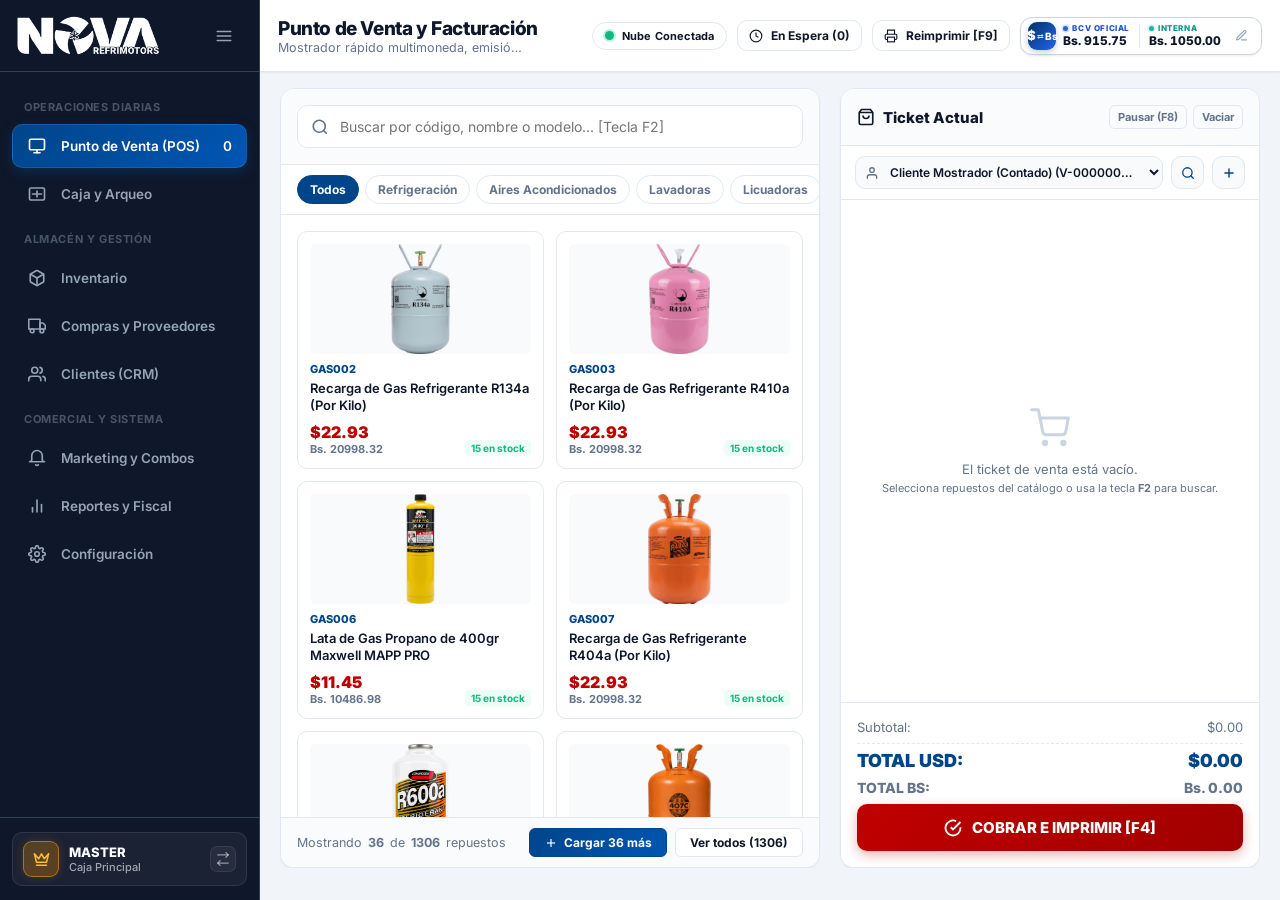
==== commit aedaa184: "update" ====
--- a/index.html
+++ b/index.html
@@ -797,68 +797,90 @@
                     </div>
                 </div>
 
-                <div class="form-row-2">
-                    <div class="form-group">
-                        <label>Nombre del Cliente:</label>
-                        <input type="text" id="coCustName" class="form-input">
-                    </div>
-                    <div class="form-group">
-                        <label>RIF / Cédula:</label>
-                        <input type="text" id="coCustRif" class="form-input">
-                    </div>
-                </div>
-
-                <div class="form-row-2">
-                    <div class="form-group">
-                        <label>Teléfono WhatsApp:</label>
-                        <input type="text" id="coCustPhone" class="form-input">
-                    </div>
-                    <div class="form-group">
-                        <label>Tipo de Documento:</label>
+                <!-- RESUMEN PRECARGADO DEL CLIENTE (SELECCIONADO EN TICKET) -->
+                <div id="coCustPreviewBadge" style="display:flex; align-items:center; justify-content:space-between; padding:14px 18px; background:#f8fafc; border-radius:var(--radius-md); border:1px solid var(--border-color); margin-top:16px; margin-bottom:18px;">
+                    <div style="display:flex; align-items:center; gap:12px;">
+                        <div style="width:38px; height:38px; border-radius:50%; background:rgba(37,99,235,0.1); color:var(--primary); display:flex; align-items:center; justify-content:center; flex-shrink:0;">
+                            <svg viewBox="0 0 24 24" width="18" height="18" fill="none" stroke="currentColor" stroke-width="2"><path d="M20 21v-2a4 4 0 0 0-4-4H8a4 4 0 0 0-4 4v2"></path><circle cx="12" cy="7" r="4"></circle></svg>
+                        </div>
+                        <div>
+                            <div style="font-size:11px; font-weight:700; color:var(--text-muted); text-transform:uppercase; letter-spacing:0.5px;">Cliente Asignado:</div>
+                            <div style="font-size:14px; font-weight:800; color:var(--text-main); margin-top:1px;" id="coCustBadgeName">Cliente Mostrador (Contado)</div>
+                        </div>
+                    </div>
+                    <div style="display:flex; align-items:center; gap:10px; flex-wrap:wrap; justify-content:flex-end;">
+                        <span id="coCustBadgeRif" class="badge" style="background:#e0f2fe; color:#0369a1; font-size:12px; font-weight:800; padding:6px 14px; border-radius:6px; border:1px solid #bae6fd;">RIF: V-00000000</span>
+                        <span id="coCustBadgePhone" class="badge" style="background:#f1f5f9; color:#475569; font-size:11.5px; font-weight:700; padding:6px 14px; border-radius:6px; border:1px solid #cbd5e1; display:none;"></span>
+                    </div>
+                </div>
+
+                <div class="form-row-2" style="margin-bottom: 16px; gap: 16px;">
+                    <div class="form-group" style="margin-bottom: 0;">
+                        <label style="font-size: 12px; font-weight: 700; margin-bottom: 6px; display: block;">Tipo de Documento:</label>
                         <select id="coDocType" class="form-select" onchange="onDocTypeChange()">
                             <option value="factura">Factura / Ticket Digital</option>
                             <option value="presupuesto">Presupuesto / Cotización</option>
                             <option value="nota_entrega">Nota de Entrega</option>
                         </select>
                     </div>
-                </div>
-
-                <div class="form-row-2" id="coPaymentRow">
-                    <div class="form-group">
-                        <label>Método de Pago Principal:</label>
+                    <div class="form-group" style="margin-bottom: 0;">
+                        <label style="font-size: 12px; font-weight: 700; margin-bottom: 6px; display: block;">Método de Pago Principal:</label>
                         <select id="coPaymentMethod" class="form-select" onchange="onPaymentMethodChange()">
                             <option value="Efectivo USD">Efectivo USD ($) - Descuento Divisas</option>
                             <option value="Zelle">Zelle ($) - Descuento Divisas</option>
                             <option value="Binance">Binance Pay ($) - Descuento Divisas</option>
                             <option value="Punto de Venta">Punto de Venta (Tarjeta de Débito)</option>
                             <option value="Pago Móvil">Pago Móvil (Bolívares)</option>
+                            <option value="Biopago">Biopago (Banco de Venezuela / Patria)</option>
                             <option value="Transferencia">Transferencia Bancaria (Bolívares)</option>
                             <option value="Efectivo Bs">Efectivo Bolívares</option>
                         </select>
                     </div>
-                    <div class="form-group">
-                        <label>Número de Referencia / Comprobante:</label>
+                </div>
+
+                <div class="form-row-2" id="coPaymentRow" style="margin-bottom: 18px; gap: 16px;">
+                    <div class="form-group" id="coBankGroup" style="margin-bottom: 0;">
+                        <label style="font-size: 12px; font-weight: 700; margin-bottom: 6px; display: block;">Banco Emisor:</label>
+                        <select id="coPaymentBank" class="form-select">
+                            <option value="Banesco">Banesco</option>
+                            <option value="BNC">BNC</option>
+                            <option value="Venezuela">Venezuela</option>
+                            <option value="Mercantil">Mercantil</option>
+                            <option value="Provincial">Provincial</option>
+                            <option value="Patria (Biopago)">Patria (Biopago)</option>
+                            <option value="Bancamiga">Bancamiga</option>
+                            <option value="Banco de los Trabajadores">Banco de los Trabajadores</option>
+                            <option value="Banco del Tesoro">Banco del Tesoro</option>
+                            <option value="100% Banco">100% Banco</option>
+                            <option value="Bancaribe">Bancaribe</option>
+                            <option value="Banco Caroni">Banco Caroni</option>
+                            <option value="Otros Bancos">Otros Bancos</option>
+                            <option value="Caja Efectivo">Caja Efectivo / No Aplica</option>
+                        </select>
+                    </div>
+                    <div class="form-group" style="margin-bottom: 0;">
+                        <label style="font-size: 12px; font-weight: 700; margin-bottom: 6px; display: block;">Número de Referencia / Comprobante:</label>
                         <input type="text" id="coPaymentRef" class="form-input" placeholder="Opcional">
                     </div>
                 </div>
 
-                <div id="coPaymentBreakdownBox" style="padding:14px; background:#f8fafc; border:1px solid var(--border-color); border-radius:var(--radius-md);">
-                    <span style="font-size:12px; font-weight:800; display:block; margin-bottom:8px;">DESGLOSE DE PAGO Y VUELTO:</span>
-                    <div class="form-row-2">
-                        <div class="form-group">
-                            <label>Entregado en Dólares ($):</label>
+                <div id="coPaymentBreakdownBox" style="padding:16px 18px; background:#f8fafc; border:1px solid var(--border-color); border-radius:var(--radius-md); margin-top:4px;">
+                    <span style="font-size:12px; font-weight:800; display:block; margin-bottom:12px; color:var(--text-main); text-transform:uppercase;">DESGLOSE DE PAGO Y VUELTO:</span>
+                    <div class="form-row-2" style="gap: 16px;">
+                        <div class="form-group" style="margin-bottom: 0;">
+                            <label style="font-size: 12px; font-weight: 700; margin-bottom: 6px; display: block;">Entregado en Dólares ($):</label>
                             <input type="number" step="0.01" id="payAmountUSD" class="form-input" oninput="calculateChange()">
                         </div>
-                        <div class="form-group">
-                            <label>Entregado en Bolívares (Bs):</label>
+                        <div class="form-group" style="margin-bottom: 0;">
+                            <label style="font-size: 12px; font-weight: 700; margin-bottom: 6px; display: block;">Entregado en Bolívares (Bs):</label>
                             <input type="number" step="0.01" id="payAmountBs" class="form-input" oninput="calculateChange()">
                         </div>
                     </div>
-                    <div style="display:flex; justify-content:space-between; align-items:center; margin-top:10px; padding-top:8px; border-top:1px dashed var(--border-color);">
+                    <div style="display:flex; justify-content:space-between; align-items:center; margin-top:14px; padding-top:12px; border-top:1px dashed var(--border-color);">
                         <span style="font-size:12px; font-weight:700;">Vuelto / Cambio:</span>
                         <div style="text-align:right;">
-                            <b id="changeUSDDisplay" style="font-size:15px; font-weight:900; color:var(--success);">$0.00</b>
-                            <span id="changeBsDisplay" style="font-size:12px; color:var(--text-muted); margin-left:6px;">(Bs. 0.00)</span>
+                            <b id="changeUSDDisplay" style="font-size:16px; font-weight:900; color:var(--success);">$0.00</b>
+                            <span id="changeBsDisplay" style="font-size:12.5px; color:var(--text-muted); margin-left:8px;">(Bs. 0.00)</span>
                         </div>
                     </div>
                 </div>
@@ -1027,21 +1049,53 @@
          MODAL 5: ARQUEO Y CIERRE DE CAJA (CORTE Z)
          ========================================================== -->
     <div class="erp-modal-overlay" id="reconciliationModal">
-        <div class="erp-modal-card" style="max-width: 620px; width: 95%;">
-            <div class="erp-modal-header">
-                <span class="erp-modal-title">Cierre de Caja y Arqueo Diario</span>
+        <div class="erp-modal-card" style="max-width: 760px; width: 95%;">
+            <div class="erp-modal-header" style="display:flex; justify-content:space-between; align-items:center;">
+                <div style="display:flex; align-items:center; gap:10px;">
+                    <div style="width:38px; height:38px; border-radius:8px; background:rgba(37,99,235,0.12); color:var(--primary); display:flex; align-items:center; justify-content:center;">
+                        <svg viewBox="0 0 24 24" width="22" height="22" fill="none" stroke="currentColor" stroke-width="2"><rect x="2" y="4" width="20" height="16" rx="2"></rect><line x1="6" y1="12" x2="18" y2="12"></line><line x1="12" y1="6" x2="12" y2="18"></line></svg>
+                    </div>
+                    <div>
+                        <span class="erp-modal-title" style="display:block; font-size:16px; font-weight:800;">Cierre de Caja y Arqueo Diario (Corte Z)</span>
+                        <span style="font-size:12px; color:var(--text-muted);">Cuadre de caja, conciliación bancaria y corte de turno</span>
+                    </div>
+                </div>
                 <button class="erp-modal-close" onclick="closeModal('reconciliationModal')">✕</button>
             </div>
-            <div class="erp-modal-body">
-                <div style="padding:12px; background:#f8fafc; border-radius:var(--radius-md); border:1px solid var(--border-color);">
-                    <div style="display:flex; justify-content:space-between; margin-bottom:6px;">
-                        <span>Ventas registradas en sistema:</span>
-                        <b id="recExpectedUSD">$0.00</b>
-                    </div>
-                </div>
-                <div class="form-group">
-                    <label>Efectivo Físico en Gaveta ($ USD):</label>
-                    <input type="number" step="0.01" id="recCountedUSD" class="form-input" placeholder="0.00">
+            <div class="erp-modal-body" style="padding: 20px;">
+                <div style="padding:14px; background:var(--primary-light); border-radius:var(--radius-md); border:1px solid #bfdbfe; margin-bottom:14px;">
+                    <div style="display:flex; justify-content:space-between; align-items:center;">
+                        <div>
+                            <span style="font-size:11px; font-weight:800; color:var(--primary); text-transform:uppercase;">TOTAL COBRANZAS DEL TURNO:</span>
+                            <div style="font-size:24px; font-weight:900; color:var(--primary);" id="recExpectedUSD">$0.00</div>
+                        </div>
+                        <div style="text-align:right;">
+                            <span style="font-size:11px; font-weight:700; color:var(--text-muted); text-transform:uppercase;">EQUIVALENTE OFICIAL BCV:</span>
+                            <div style="font-size:17px; font-weight:800; color:var(--text-main);" id="recExpectedBs">Bs. 0.00</div>
+                        </div>
+                    </div>
+                </div>
+
+                <!-- DESGLOSE DE INGRESOS POR BANCO EMISOR -->
+                <div style="margin-bottom:16px;">
+                    <div style="display:flex; justify-content:space-between; align-items:center; margin-bottom:8px;">
+                        <span style="font-size:12px; font-weight:800; color:var(--text-main); text-transform:uppercase;">Conciliación por Banco Emisor del Turno:</span>
+                        <span style="font-size:11px; color:var(--text-muted);">Verifica contra estados de cuenta</span>
+                    </div>
+                    <div id="recBankBreakdownContainer" style="border:1px solid var(--border-color); border-radius:var(--radius-md); overflow:hidden; background:#ffffff;">
+                        <!-- Poblado dinámicamente -->
+                    </div>
+                </div>
+
+                <div class="form-row-2">
+                    <div class="form-group">
+                        <label>Efectivo Físico Contado en Gaveta ($ USD):</label>
+                        <input type="number" step="0.01" id="recCountedUSD" class="form-input" placeholder="0.00">
+                    </div>
+                    <div class="form-group">
+                        <label>Efectivo Físico Contado en Gaveta (Bs):</label>
+                        <input type="number" step="0.01" id="recCountedBs" class="form-input" placeholder="0.00">
+                    </div>
                 </div>
                 <div class="form-group">
                     <label>Fondo Base para el Próximo Turno ($ USD):</label>
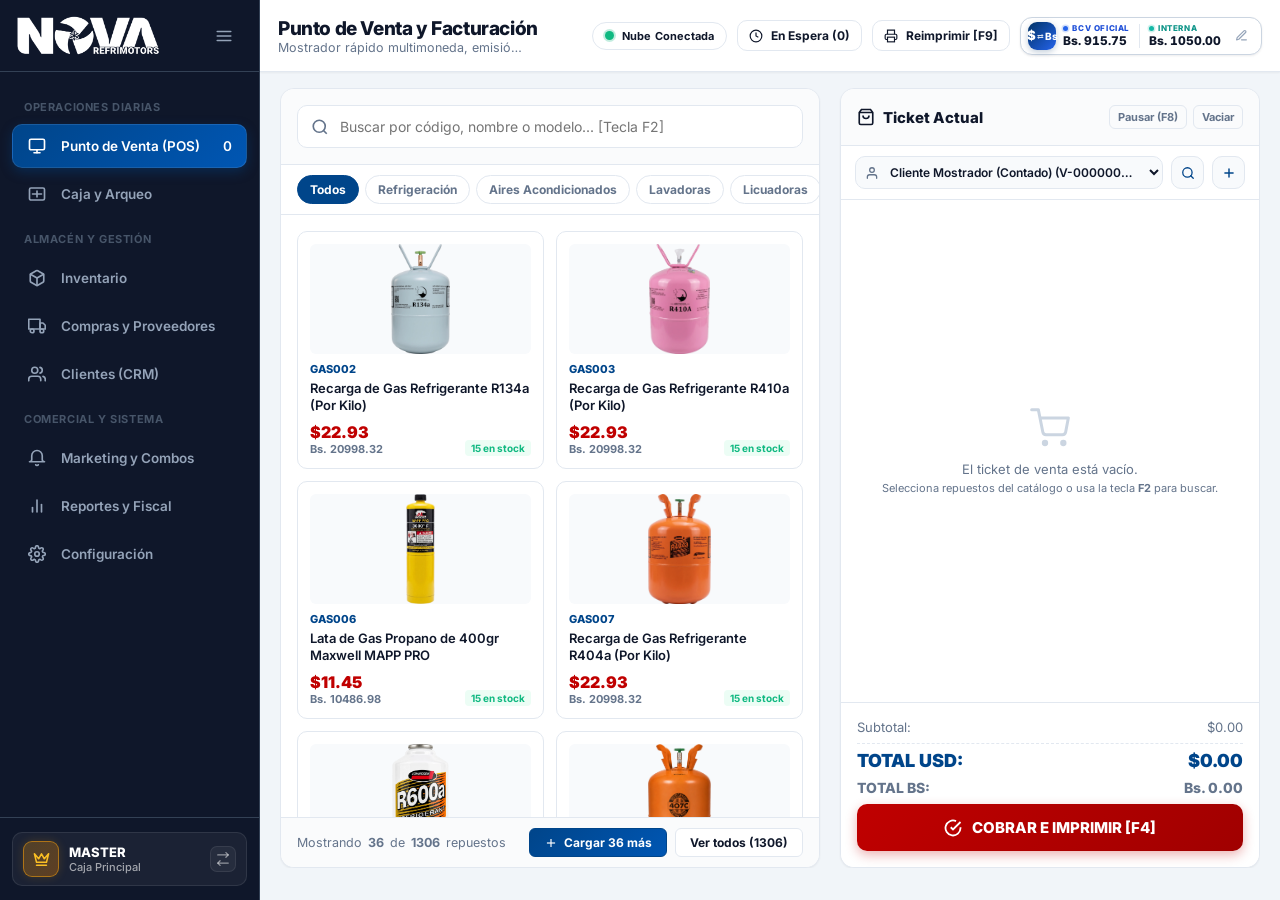
==== commit 5b520b0c: "update" ====
--- a/index.html
+++ b/index.html
@@ -452,6 +452,10 @@
                                 <svg viewBox="0 0 24 24" width="16" height="16" fill="none" stroke="currentColor" stroke-width="2"><rect x="3" y="4" width="18" height="16" rx="2"></rect><line x1="7" y1="8" x2="17" y2="8"></line><line x1="7" y1="12" x2="17" y2="12"></line></svg>
                                 Realizar Arqueo y Cierre de Caja (Corte Z)
                             </button>
+                            <button class="header-action-btn btn-secondary-action" onclick="openShiftHistoryModal()" title="Consultar historial diario de turnos cerrados y descargar reportes">
+                                <svg viewBox="0 0 24 24" width="16" height="16" fill="none" stroke="currentColor" stroke-width="2"><path d="M14 2H6a2 2 0 0 0-2 2v16a2 2 0 0 0 2 2h12a2 2 0 0 0 2-2V8z"></path><polyline points="14 2 14 8 20 8"></polyline><line x1="16" y1="13" x2="8" y2="13"></line><line x1="16" y1="17" x2="8" y2="17"></line><polyline points="10 9 9 9 8 9"></polyline></svg>
+                                Historial de Cierres (PDF / Excel)
+                            </button>
                         </div>
                         <div style="display: flex; gap: 10px; flex-wrap: wrap;">
                             <button class="header-action-btn" style="background: #fee2e2; color: #b91c1c; border: 1px solid #fca5a5;" onclick="openVoidSaleModal()">
@@ -480,6 +484,24 @@
                                     <svg viewBox="0 0 24 24" width="13" height="13" fill="none" stroke="currentColor" stroke-width="2.2"><polyline points="23 4 23 10 17 10"></polyline><polyline points="1 20 1 14 7 14"></polyline><path d="M3.51 9a9 9 0 0 1 14.85-3.36L23 10M1 14l4.64 4.36A9 9 0 0 0 20.49 15"></path></svg>
                                     <span>Anulaciones y Cambios</span>
                                 </button>
+                            </div>
+                        </div>
+
+                        <!-- FILTRO POR MÉTODO DE PAGO (CUADROS CON ICONOS SVG) -->
+                        <div id="cashMethodFilterSection" style="padding: 12px 16px 10px; background: #f8fafc; border-bottom: 1px solid var(--border-color);">
+                            <div style="display: flex; justify-content: space-between; align-items: center; margin-bottom: 8px; flex-wrap: wrap; gap: 6px;">
+                                <div style="display: flex; align-items: center; gap: 6px;">
+                                    <svg viewBox="0 0 24 24" width="15" height="15" fill="none" stroke="currentColor" stroke-width="2" style="color:var(--text-muted);"><polygon points="22 3 2 3 10 12.46 10 19 14 21 14 12.46 22 3"></polygon></svg>
+                                    <span style="font-size: 11.5px; font-weight: 800; color: var(--text-muted); text-transform: uppercase; letter-spacing: 0.5px;">
+                                        Filtrar por Método de Pago:
+                                    </span>
+                                </div>
+                                <span id="cashMethodFilterSummary" style="font-size: 11.5px; font-weight: 700; color: var(--primary);">
+                                    Mostrando: Todas las transacciones
+                                </span>
+                            </div>
+                            <div class="cash-method-filter-grid" id="cashMethodFilterGrid">
+                                <!-- Poblado dinámicamente con cuadros e iconos SVG -->
                             </div>
                         </div>
 
@@ -1087,6 +1109,29 @@
                     </div>
                 </div>
 
+                <!-- DESCARGA DIRECTA DE ARCHIVO DE CIERRE -->
+                <div style="display:flex; justify-content:space-between; align-items:center; padding:12px 14px; background:#f8fafc; border:1px solid var(--border-color); border-radius:var(--radius-md); margin-bottom:14px; flex-wrap:wrap; gap:10px;">
+                    <div style="display:flex; align-items:center; gap:10px;">
+                        <div style="width:34px; height:34px; border-radius:8px; background:#eff6ff; color:#2563eb; display:flex; align-items:center; justify-content:center; flex-shrink:0;">
+                            <svg viewBox="0 0 24 24" width="18" height="18" fill="none" stroke="currentColor" stroke-width="2"><path d="M14 2H6a2 2 0 0 0-2 2v16a2 2 0 0 0 2 2h12a2 2 0 0 0 2-2V8z"></path><polyline points="14 2 14 8 20 8"></polyline><line x1="16" y1="13" x2="8" y2="13"></line><line x1="16" y1="17" x2="8" y2="17"></line></svg>
+                        </div>
+                        <div>
+                            <span style="font-size:12px; font-weight:800; color:var(--text-main); display:block;">Descargar Archivo de Cierre (Corte Z)</span>
+                            <span style="font-size:11px; color:var(--text-muted);">Guarda una copia del arqueo en tu computadora en formato PDF o Excel</span>
+                        </div>
+                    </div>
+                    <div style="display:flex; gap:8px;">
+                        <button type="button" class="header-action-btn btn-secondary-action" style="padding:6px 12px; font-size:11.5px; background:#ecfdf5; color:#047857; border-color:#a7f3d0;" onclick="downloadCurrentReconciliationExcel()" title="Descargar registro en Excel (.xls)">
+                            <svg viewBox="0 0 24 24" width="14" height="14" fill="none" stroke="currentColor" stroke-width="2"><path d="M14 2H6a2 2 0 0 0-2 2v16a2 2 0 0 0 2 2h12a2 2 0 0 0 2-2V8z"></path><polyline points="14 2 14 8 20 8"></polyline><line x1="8" y1="13" x2="16" y2="13"></line><line x1="8" y1="17" x2="16" y2="17"></line></svg>
+                            Descargar Excel (.xls)
+                        </button>
+                        <button type="button" class="header-action-btn btn-secondary-action" style="padding:6px 12px; font-size:11.5px; background:#eff6ff; color:#1d4ed8; border-color:#bfdbfe;" onclick="printCurrentReconciliationPDF()" title="Imprimir o guardar en PDF">
+                            <svg viewBox="0 0 24 24" width="14" height="14" fill="none" stroke="currentColor" stroke-width="2"><polyline points="6 9 6 2 18 2 18 9"></polyline><path d="M6 18H4a2 2 0 0 1-2-2v-5a2 2 0 0 1 2-2h16a2 2 0 0 1 2 2v5a2 2 0 0 1-2 2h-2"></path><rect x="6" y="14" width="12" height="8"></rect></svg>
+                            Imprimir / PDF
+                        </button>
+                    </div>
+                </div>
+
                 <div class="form-row-2">
                     <div class="form-group">
                         <label>Efectivo Físico Contado en Gaveta ($ USD):</label>
@@ -1102,9 +1147,84 @@
                     <input type="number" step="0.01" id="recNextShiftUSD" class="form-input" value="50.00">
                 </div>
             </div>
+            <div class="erp-modal-footer" style="display:flex; justify-content:space-between; align-items:center; flex-wrap:wrap; gap:10px;">
+                <button class="header-action-btn btn-secondary-action" onclick="closeModal('reconciliationModal')">Cancelar</button>
+                <div style="display:flex; gap:8px;">
+                    <button type="button" class="header-action-btn btn-secondary-action" onclick="downloadCurrentReconciliationExcel()" title="Descargar borrador en Excel">
+                        <svg viewBox="0 0 24 24" width="14" height="14" fill="none" stroke="currentColor" stroke-width="2"><path d="M14 2H6a2 2 0 0 0-2 2v16a2 2 0 0 0 2 2h12a2 2 0 0 0 2-2V8z"></path><polyline points="14 2 14 8 20 8"></polyline></svg>
+                        Excel
+                    </button>
+                    <button type="button" class="header-action-btn btn-secondary-action" onclick="printCurrentReconciliationPDF()" title="Imprimir / PDF">
+                        <svg viewBox="0 0 24 24" width="14" height="14" fill="none" stroke="currentColor" stroke-width="2"><polyline points="6 9 6 2 18 2 18 9"></polyline><path d="M6 18H4a2 2 0 0 1-2-2v-5a2 2 0 0 1 2-2h16a2 2 0 0 1 2 2v5a2 2 0 0 1-2 2h-2"></path><rect x="6" y="14" width="12" height="8"></rect></svg>
+                        PDF
+                    </button>
+                    <button class="header-action-btn btn-primary-action" onclick="submitCashReconciliation()">Confirmar Cierre de Turno</button>
+                </div>
+            </div>
+        </div>
+    </div>
+
+    <!-- ==========================================================
+         MODAL: ÉXITO DE CIERRE DE CAJA Y DESCARGA (CORTE Z)
+         ========================================================== -->
+    <div class="erp-modal-overlay" id="closedShiftSuccessModal">
+        <div class="erp-modal-card" style="max-width: 540px; width: 95%; text-align:center;">
+            <div class="erp-modal-header" style="justify-content:center; position:relative;">
+                <div style="text-align:center;">
+                    <div style="width:48px; height:48px; border-radius:50%; background:#dcfce7; color:#15803d; display:flex; align-items:center; justify-content:center; margin:0 auto 10px;">
+                        <svg viewBox="0 0 24 24" width="26" height="26" fill="none" stroke="currentColor" stroke-width="2.5"><polyline points="20 6 9 17 4 12"></polyline></svg>
+                    </div>
+                    <span class="erp-modal-title" style="font-size:18px; font-weight:800; color:#15803d;">¡Cierre de Caja Registrado con Éxito!</span>
+                    <span style="font-size:12.5px; color:var(--text-muted); display:block; margin-top:2px;">El registro fue guardado correctamente en la base de datos (local y nube)</span>
+                </div>
+                <button class="erp-modal-close" style="position:absolute; right:16px; top:16px;" onclick="closeModal('closedShiftSuccessModal')">✕</button>
+            </div>
+            <div class="erp-modal-body" style="padding: 20px;">
+                <div id="closedShiftSuccessDetails" style="background:#f8fafc; border:1px solid var(--border-color); border-radius:8px; padding:14px; text-align:left; margin-bottom:18px; font-size:13px;">
+                    <!-- Detalles del turno cerrado -->
+                </div>
+                <p style="font-size:12.5px; font-weight:700; color:var(--text-main); margin-bottom:14px;">Descarga tu registro de arqueo para guardarlo en tu computadora:</p>
+                <div style="display:flex; flex-direction:column; gap:10px;">
+                    <button type="button" class="header-action-btn btn-primary-action" style="justify-content:center; padding:12px; font-size:13.5px;" onclick="downloadClosedShiftPDF()">
+                        <svg viewBox="0 0 24 24" width="18" height="18" fill="none" stroke="currentColor" stroke-width="2"><polyline points="6 9 6 2 18 2 18 9"></polyline><path d="M6 18H4a2 2 0 0 1-2-2v-5a2 2 0 0 1 2-2h16a2 2 0 0 1 2 2v5a2 2 0 0 1-2 2h-2"></path><rect x="6" y="14" width="12" height="8"></rect></svg>
+                        Descargar / Imprimir Comprobante PDF (Corte Z)
+                    </button>
+                    <button type="button" class="header-action-btn btn-secondary-action" style="justify-content:center; padding:12px; font-size:13.5px; background:#ecfdf5; color:#047857; border-color:#a7f3d0;" onclick="downloadClosedShiftExcel()">
+                        <svg viewBox="0 0 24 24" width="18" height="18" fill="none" stroke="currentColor" stroke-width="2"><path d="M14 2H6a2 2 0 0 0-2 2v16a2 2 0 0 0 2 2h12a2 2 0 0 0 2-2V8z"></path><polyline points="14 2 14 8 20 8"></polyline><line x1="8" y1="13" x2="16" y2="13"></line><line x1="8" y1="17" x2="16" y2="17"></line></svg>
+                        Descargar Archivo en Excel (.xls)
+                    </button>
+                </div>
+            </div>
+            <div class="erp-modal-footer" style="justify-content:center;">
+                <button class="header-action-btn btn-secondary-action" onclick="closeModal('closedShiftSuccessModal')">Continuar al Nuevo Turno</button>
+            </div>
+        </div>
+    </div>
+
+    <!-- ==========================================================
+         MODAL: HISTORIAL DE CIERRES DE CAJA Y DESCARGAS
+         ========================================================== -->
+    <div class="erp-modal-overlay" id="shiftHistoryModal">
+        <div class="erp-modal-card" style="max-width: 900px; width: 96%;">
+            <div class="erp-modal-header" style="display:flex; justify-content:space-between; align-items:center;">
+                <div style="display:flex; align-items:center; gap:10px;">
+                    <div style="width:38px; height:38px; border-radius:8px; background:#e0f2fe; color:#0369a1; display:flex; align-items:center; justify-content:center;">
+                        <svg viewBox="0 0 24 24" width="22" height="22" fill="none" stroke="currentColor" stroke-width="2"><rect x="3" y="4" width="18" height="16" rx="2"></rect><line x1="7" y1="8" x2="17" y2="8"></line><line x1="7" y1="12" x2="17" y2="12"></line></svg>
+                    </div>
+                    <div>
+                        <span class="erp-modal-title" style="display:block; font-size:16px; font-weight:800;">Historial de Cierres de Caja (Cortes Z)</span>
+                        <span style="font-size:12px; color:var(--text-muted);">Consulta registros diarios guardados en la base de datos y descárgalos en PDF o Excel</span>
+                    </div>
+                </div>
+                <button class="erp-modal-close" onclick="closeModal('shiftHistoryModal')">✕</button>
+            </div>
+            <div class="erp-modal-body" style="padding: 20px;">
+                <div class="table-responsive" id="shiftHistoryTableContainer" style="max-height: 440px; overflow-y: auto;">
+                    <!-- Tabla de turnos históricos -->
+                </div>
+            </div>
             <div class="erp-modal-footer">
-                <button class="header-action-btn btn-secondary-action" onclick="closeModal('reconciliationModal')">Cancelar</button>
-                <button class="header-action-btn btn-primary-action" onclick="submitCashReconciliation()">Confirmar Cierre de Turno</button>
+                <button class="header-action-btn btn-secondary-action" onclick="closeModal('shiftHistoryModal')">Cerrar</button>
             </div>
         </div>
     </div>
--- a/css/admin-theme.css
+++ b/css/admin-theme.css
@@ -3015,5 +3015,117 @@
     animation: stockin-row-pulse 1.2s ease-out;
 }
 
-
-
+/* ==============================================================================
+   FILTRO DE MÉTODOS DE PAGO CON CUADROS E ICONOS SVG (CAJA Y ARQUEO)
+   ============================================================================== */
+.cash-method-filter-grid {
+    display: grid;
+    grid-template-columns: repeat(auto-fill, minmax(125px, 1fr));
+    gap: 8px;
+    margin-top: 6px;
+}
+
+.cash-method-card {
+    display: flex;
+    flex-direction: column;
+    align-items: center;
+    justify-content: center;
+    padding: 10px 6px;
+    background: #ffffff;
+    border: 1.5px solid #e2e8f0;
+    border-radius: 8px;
+    cursor: pointer;
+    transition: all 0.18s ease-in-out;
+    user-select: none;
+    position: relative;
+    text-align: center;
+}
+
+.cash-method-card:hover {
+    border-color: #93c5fd;
+    background: #f8fafc;
+    transform: translateY(-1px);
+    box-shadow: 0 2px 4px rgba(0, 0, 0, 0.04);
+}
+
+.cash-method-card.active {
+    border-color: var(--primary, #003366);
+    background: #eff6ff;
+    box-shadow: 0 0 0 2px rgba(0, 51, 102, 0.18);
+}
+
+.cash-method-card .method-icon-wrap {
+    width: 32px;
+    height: 32px;
+    border-radius: 50%;
+    background: #f1f5f9;
+    color: #475569;
+    display: flex;
+    align-items: center;
+    justify-content: center;
+    margin-bottom: 6px;
+    transition: all 0.18s ease-in-out;
+}
+
+.cash-method-card:hover .method-icon-wrap {
+    background: #e0f2fe;
+    color: #0284c7;
+}
+
+.cash-method-card.active .method-icon-wrap {
+    background: var(--primary, #003366);
+    color: #ffffff;
+}
+
+.cash-method-card .method-label {
+    font-size: 11.5px;
+    font-weight: 700;
+    color: #1e293b;
+    margin-bottom: 2px;
+    line-height: 1.2;
+    white-space: nowrap;
+    overflow: hidden;
+    text-overflow: ellipsis;
+    max-width: 100%;
+}
+
+.cash-method-card.active .method-label {
+    color: var(--primary, #003366);
+    font-weight: 800;
+}
+
+.cash-method-card .method-stats {
+    font-size: 10.5px;
+    font-weight: 600;
+    color: #64748b;
+    display: flex;
+    flex-direction: column;
+    align-items: center;
+    line-height: 1.2;
+}
+
+.cash-method-card.active .method-stats {
+    color: #0369a1;
+}
+
+.cash-method-card .method-count-badge {
+    position: absolute;
+    top: 5px;
+    right: 5px;
+    background: #f1f5f9;
+    color: #475569;
+    font-size: 10px;
+    font-weight: 800;
+    padding: 1px 5px;
+    border-radius: 10px;
+    border: 1px solid #e2e8f0;
+}
+
+.cash-method-card.active .method-count-badge {
+    background: var(--primary, #003366);
+    color: #ffffff;
+    border-color: var(--primary, #003366);
+}
+
+
+
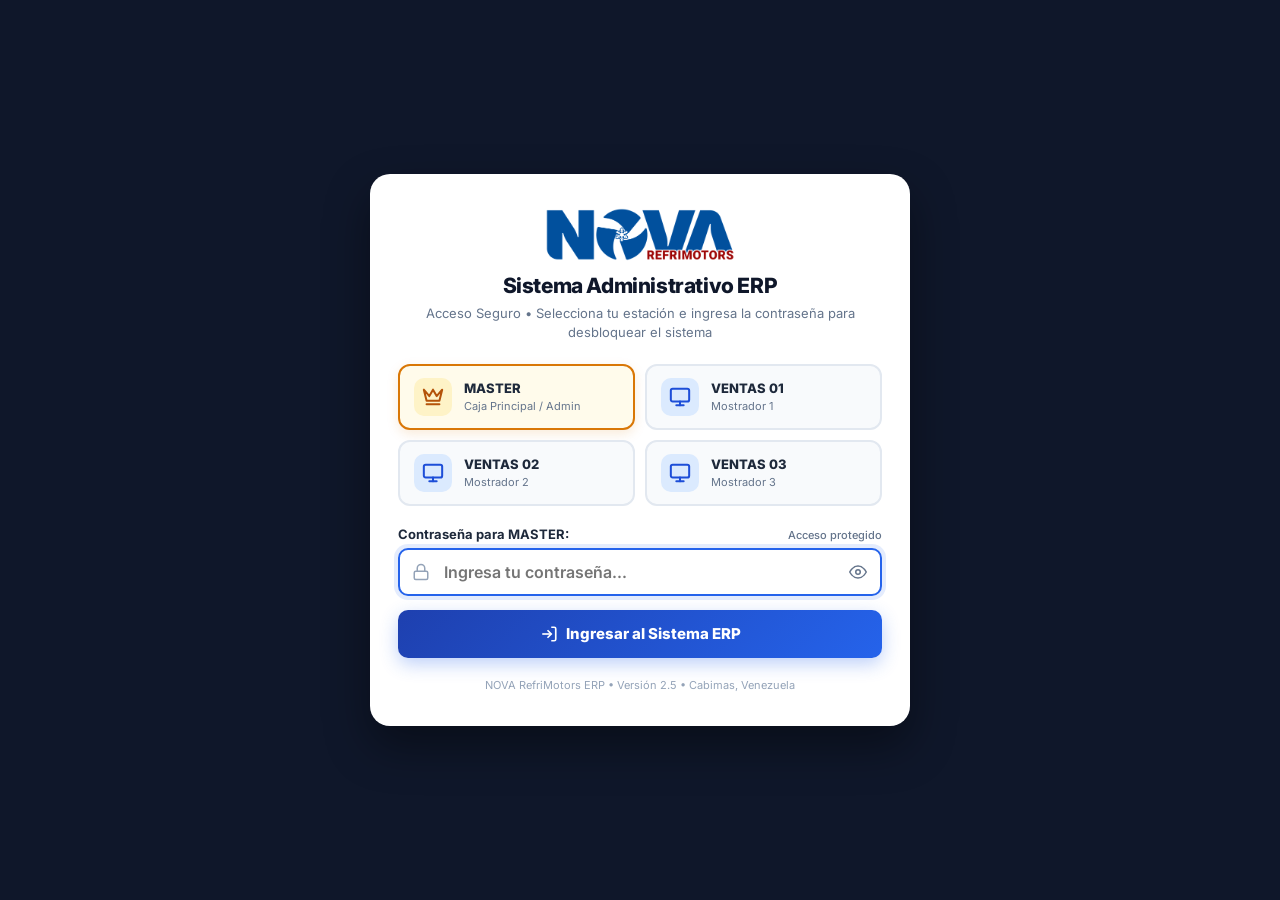
==== commit 5edd586b: "update" ====
--- a/index.html
+++ b/index.html
@@ -19,2339 +19,3414 @@
 </head>
 
 <body>
-    <div class="erp-layout">
+
+    <body class="erp-locked">
         <!-- ==========================================================
+         PANTALLA DE ACCESO OBLIGATORIO Y BLOQUEO DE TERMINAL (LOGIN GATE)
+         ========================================================== -->
+        <div class="erp-login-gate" id="erpLoginGate">
+            <div class="erp-login-card">
+                <div class="erp-login-brand">
+                    <img src="assets/nova-logo-color.png" alt="Logo NOVA RefriMotors" class="erp-login-logo">
+                    <h2>Sistema Administrativo ERP</h2>
+                    <p>Acceso Seguro • Selecciona tu estación e ingresa la contraseña para desbloquear el sistema</p>
+                </div>
+
+                <!-- Selector de Estación -->
+                <div class="erp-login-stations">
+                    <button type="button" class="login-station-btn active" data-station="MASTER"
+                        onclick="selectLoginStation('MASTER')">
+                        <div class="login-station-icon master-icon">
+                            <svg viewBox="0 0 24 24" width="22" height="22" fill="none" stroke="currentColor"
+                                stroke-width="2.2" stroke-linecap="round" stroke-linejoin="round">
+                                <path d="M2 4l3 12h14l3-12-6 7-4-7-4 7-6-7zm3 16h14"></path>
+                            </svg>
+                        </div>
+                        <div class="login-station-info">
+                            <span class="station-name">MASTER</span>
+                            <span class="station-role">Caja Principal / Admin</span>
+                        </div>
+                    </button>
+
+                    <button type="button" class="login-station-btn" data-station="VENTAS01"
+                        onclick="selectLoginStation('VENTAS01')">
+                        <div class="login-station-icon seller-icon">
+                            <svg viewBox="0 0 24 24" width="22" height="22" fill="none" stroke="currentColor"
+                                stroke-width="2.2" stroke-linecap="round" stroke-linejoin="round">
+                                <rect x="2" y="3" width="20" height="14" rx="2" ry="2"></rect>
+                                <line x1="8" y1="21" x2="16" y2="21"></line>
+                                <line x1="12" y1="17" x2="12" y2="21"></line>
+                            </svg>
+                        </div>
+                        <div class="login-station-info">
+                            <span class="station-name">VENTAS 01</span>
+                            <span class="station-role">Mostrador 1</span>
+                        </div>
+                    </button>
+
+                    <button type="button" class="login-station-btn" data-station="VENTAS02"
+                        onclick="selectLoginStation('VENTAS02')">
+                        <div class="login-station-icon seller-icon">
+                            <svg viewBox="0 0 24 24" width="22" height="22" fill="none" stroke="currentColor"
+                                stroke-width="2.2" stroke-linecap="round" stroke-linejoin="round">
+                                <rect x="2" y="3" width="20" height="14" rx="2" ry="2"></rect>
+                                <line x1="8" y1="21" x2="16" y2="21"></line>
+                                <line x1="12" y1="17" x2="12" y2="21"></line>
+                            </svg>
+                        </div>
+                        <div class="login-station-info">
+                            <span class="station-name">VENTAS 02</span>
+                            <span class="station-role">Mostrador 2</span>
+                        </div>
+                    </button>
+
+                    <button type="button" class="login-station-btn" data-station="VENTAS03"
+                        onclick="selectLoginStation('VENTAS03')">
+                        <div class="login-station-icon seller-icon">
+                            <svg viewBox="0 0 24 24" width="22" height="22" fill="none" stroke="currentColor"
+                                stroke-width="2.2" stroke-linecap="round" stroke-linejoin="round">
+                                <rect x="2" y="3" width="20" height="14" rx="2" ry="2"></rect>
+                                <line x1="8" y1="21" x2="16" y2="21"></line>
+                                <line x1="12" y1="17" x2="12" y2="21"></line>
+                            </svg>
+                        </div>
+                        <div class="login-station-info">
+                            <span class="station-name">VENTAS 03</span>
+                            <span class="station-role">Mostrador 3</span>
+                        </div>
+                    </button>
+                </div>
+
+                <!-- Formulario de Contraseña -->
+                <form class="erp-login-form" onsubmit="handleLoginGateSubmit(event)">
+                    <input type="hidden" id="loginSelectedStation" value="MASTER">
+
+                    <div class="login-form-group">
+                        <div class="login-field-header">
+                            <label class="form-label" for="loginPasswordInput" id="loginSelectedStationLabel">Contraseña
+                                para MASTER:</label>
+                            <span class="login-password-hint" id="loginPasswordHint">Acceso protegido</span>
+                        </div>
+                        <div class="login-password-field">
+                            <div class="login-input-icon">
+                                <svg viewBox="0 0 24 24" width="18" height="18" fill="none" stroke="currentColor"
+                                    stroke-width="2">
+                                    <rect x="3" y="11" width="18" height="11" rx="2" ry="2"></rect>
+                                    <path d="M7 11V7a5 5 0 0 1 10 0v4"></path>
+                                </svg>
+                            </div>
+                            <input type="password" id="loginPasswordInput" class="form-input login-input"
+                                placeholder="Ingresa tu contraseña..." autocomplete="current-password" required>
+                            <button type="button" class="btn-toggle-password" onclick="toggleLoginPasswordVisibility()"
+                                title="Mostrar / ocultar contraseña" tabindex="-1">
+                                <svg id="eyeIconShow" viewBox="0 0 24 24" width="18" height="18" fill="none"
+                                    stroke="currentColor" stroke-width="2">
+                                    <path d="M1 12s4-8 11-8 11 8 11 8-4 8-11 8-11-8-11-8z"></path>
+                                    <circle cx="12" cy="12" r="3"></circle>
+                                </svg>
+                                <svg id="eyeIconHide" viewBox="0 0 24 24" width="18" height="18" fill="none"
+                                    stroke="currentColor" stroke-width="2" style="display:none;">
+                                    <path
+                                        d="M17.94 17.94A10.07 10.07 0 0 1 12 20c-7 0-11-8-11-8a18.45 18.45 0 0 1 5.06-5.94M9.9 4.24A9.12 9.12 0 0 1 12 4c7 0 11 8 11 8a18.5 18.5 0 0 1-2.16 3.19m-6.72-1.07a3 3 0 1 1-4.24-4.24">
+                                    </path>
+                                    <line x1="1" y1="1" x2="23" y2="23"></line>
+                                </svg>
+                            </button>
+                        </div>
+                    </div>
+
+                    <div class="login-error-msg" id="loginErrorMsg" style="display: none;"></div>
+
+                    <button type="submit" class="btn-login-submit" id="btnLoginSubmit">
+                        <svg viewBox="0 0 24 24" width="18" height="18" fill="none" stroke="currentColor"
+                            stroke-width="2.2">
+                            <path d="M15 3h4a2 2 0 0 1 2 2v14a2 2 0 0 1-2 2h-4"></path>
+                            <polyline points="10 17 15 12 10 7"></polyline>
+                            <line x1="15" y1="12" x2="3" y2="12"></line>
+                        </svg>
+                        <span>Ingresar al Sistema ERP</span>
+                    </button>
+                </form>
+
+                <div class="erp-login-footer">
+                    <span>NOVA RefriMotors ERP • Versión 2.5 • Cabimas, Venezuela</span>
+                </div>
+            </div>
+        </div>
+
+        <div class="erp-layout">
+            <!-- ==========================================================
              SIDEBAR DE NAVEGACIÓN CORPORATIVO
              ========================================================== -->
-        <aside class="erp-sidebar" id="erpSidebar">
-            <div class="sidebar-header">
-                <a href="index.html" class="sidebar-brand" title="NOVA RefriMotors">
-                    <img src="assets/nova-logo-color.png" alt="Logo NOVA RefriMotors" class="sidebar-brand-logo">
-                </a>
-                <button class="sidebar-toggle-btn" onclick="toggleSidebar()" title="Colapsar / Expandir menú">
-                    <svg viewBox="0 0 24 24" width="18" height="18" fill="none" stroke="currentColor" stroke-width="2.2" stroke-linecap="round" stroke-linejoin="round">
-                        <line x1="3" y1="12" x2="21" y2="12"></line>
-                        <line x1="3" y1="6" x2="21" y2="6"></line>
-                        <line x1="3" y1="18" x2="21" y2="18"></line>
-                    </svg>
-                </button>
-            </div>
-
-            <nav class="sidebar-nav">
-                <div class="nav-section-title">Operaciones Diarias</div>
-
-                <div class="nav-item active" data-view="pos" onclick="navigateTo('pos')">
-                    <div class="nav-item-icon">
-                        <svg viewBox="0 0 24 24" width="18" height="18" fill="none" stroke="currentColor" stroke-width="2.2" stroke-linecap="round" stroke-linejoin="round">
-                            <rect x="2" y="3" width="20" height="14" rx="2" ry="2"></rect>
-                            <line x1="8" y1="21" x2="16" y2="21"></line>
-                            <line x1="12" y1="17" x2="12" y2="21"></line>
+            <aside class="erp-sidebar" id="erpSidebar">
+                <div class="sidebar-header">
+                    <a href="index.html" class="sidebar-brand" title="NOVA RefriMotors">
+                        <img src="assets/nova-logo-color.png" alt="Logo NOVA RefriMotors" class="sidebar-brand-logo">
+                    </a>
+                    <button class="sidebar-toggle-btn" onclick="toggleSidebar()" title="Colapsar / Expandir menú">
+                        <svg viewBox="0 0 24 24" width="18" height="18" fill="none" stroke="currentColor"
+                            stroke-width="2.2" stroke-linecap="round" stroke-linejoin="round">
+                            <line x1="3" y1="12" x2="21" y2="12"></line>
+                            <line x1="3" y1="6" x2="21" y2="6"></line>
+                            <line x1="3" y1="18" x2="21" y2="18"></line>
                         </svg>
-                    </div>
-                    <span class="nav-item-text">Punto de Venta (POS)</span>
-                    <span class="nav-item-badge" id="posCartCountBadge">0</span>
-                </div>
-
-                <div class="nav-item" data-view="cash" onclick="navigateTo('cash')">
-                    <div class="nav-item-icon">
-                        <svg viewBox="0 0 24 24" width="18" height="18" fill="none" stroke="currentColor" stroke-width="2.2" stroke-linecap="round" stroke-linejoin="round">
-                            <rect x="2" y="4" width="20" height="16" rx="2"></rect>
-                            <line x1="6" y1="12" x2="18" y2="12"></line>
-                            <line x1="12" y1="8" x2="12" y2="16"></line>
-                        </svg>
-                    </div>
-                    <span class="nav-item-text">Caja y Arqueo</span>
-                </div>
-
-                <div class="nav-section-title">Almacén y Gestión</div>
-
-                <div class="nav-item" data-view="inventory" onclick="navigateTo('inventory')">
-                    <div class="nav-item-icon">
-                        <svg viewBox="0 0 24 24" width="18" height="18" fill="none" stroke="currentColor" stroke-width="2.2" stroke-linecap="round" stroke-linejoin="round">
-                            <path d="M21 16V8a2 2 0 0 0-1-1.73l-7-4a2 2 0 0 0-2 0l-7 4A2 2 0 0 0 3 8v8a2 2 0 0 0 1 1.73l7 4a2 2 0 0 0 2 0l7-4A2 2 0 0 0 21 16z"></path>
-                            <polyline points="3.27 6.96 12 12.01 20.73 6.96"></polyline>
-                            <line x1="12" y1="22.08" x2="12" y2="12"></line>
-                        </svg>
-                    </div>
-                    <span class="nav-item-text">Inventario</span>
-                </div>
-
-                <div class="nav-item" data-view="purchases" onclick="navigateTo('purchases')">
-                    <div class="nav-item-icon">
-                        <svg viewBox="0 0 24 24" width="18" height="18" fill="none" stroke="currentColor" stroke-width="2.2" stroke-linecap="round" stroke-linejoin="round">
-                            <rect x="1" y="3" width="15" height="13"></rect>
-                            <polygon points="16 8 20 8 23 11 23 16 16 16 16 8"></polygon>
-                            <circle cx="5.5" cy="18.5" r="2.5"></circle>
-                            <circle cx="18.5" cy="18.5" r="2.5"></circle>
-                        </svg>
-                    </div>
-                    <span class="nav-item-text">Compras y Proveedores</span>
-                </div>
-
-                <div class="nav-item" data-view="customers" onclick="navigateTo('customers')">
-                    <div class="nav-item-icon">
-                        <svg viewBox="0 0 24 24" width="18" height="18" fill="none" stroke="currentColor" stroke-width="2.2" stroke-linecap="round" stroke-linejoin="round">
-                            <path d="M17 21v-2a4 4 0 0 0-4-4H5a4 4 0 0 0-4 4v2"></path>
-                            <circle cx="9" cy="7" r="4"></circle>
-                            <path d="M23 21v-2a4 4 0 0 0-3-3.87"></path>
-                            <path d="M16 3.13a4 4 0 0 1 0 7.75"></path>
-                        </svg>
-                    </div>
-                    <span class="nav-item-text">Clientes (CRM)</span>
-                </div>
-
-                <div class="nav-section-title">Comercial y Sistema</div>
-
-                <div class="nav-item" data-view="marketing" onclick="navigateTo('marketing')">
-                    <div class="nav-item-icon">
-                        <svg viewBox="0 0 24 24" width="18" height="18" fill="none" stroke="currentColor" stroke-width="2.2" stroke-linecap="round" stroke-linejoin="round">
-                            <path d="M22 17H2a3 3 0 0 0 3-3V9a7 7 0 0 1 14 0v5a3 3 0 0 0 3 3zm-8.27 4a2 2 0 0 1-3.46 0"></path>
-                        </svg>
-                    </div>
-                    <span class="nav-item-text">Marketing y Combos</span>
-                </div>
-
-                <div class="nav-item" data-view="reports" onclick="navigateTo('reports')">
-                    <div class="nav-item-icon">
-                        <svg viewBox="0 0 24 24" width="18" height="18" fill="none" stroke="currentColor" stroke-width="2.2" stroke-linecap="round" stroke-linejoin="round">
-                            <line x1="18" y1="20" x2="18" y2="10"></line>
-                            <line x1="12" y1="20" x2="12" y2="4"></line>
-                            <line x1="6" y1="20" x2="6" y2="14"></line>
-                        </svg>
-                    </div>
-                    <span class="nav-item-text">Reportes y Fiscal</span>
-                </div>
-
-                <div class="nav-item" data-view="settings" onclick="navigateTo('settings')">
-                    <div class="nav-item-icon">
-                        <svg viewBox="0 0 24 24" width="18" height="18" fill="none" stroke="currentColor" stroke-width="2.2" stroke-linecap="round" stroke-linejoin="round">
-                            <circle cx="12" cy="12" r="3"></circle>
-                            <path d="M19.4 15a1.65 1.65 0 0 0 .33 1.82l.06.06a2 2 0 0 1 0 2.83 2 2 0 0 1-2.83 0l-.06-.06a1.65 1.65 0 0 0-1.82-.33 1.65 1.65 0 0 0-1 1.51V21a2 2 0 0 1-2 2 2 2 0 0 1-2-2v-.09A1.65 1.65 0 0 0 9 19.4a1.65 1.65 0 0 0-1.82.33l-.06.06a2 2 0 0 1-2.83 0 2 2 0 0 1 0-2.83l.06-.06a1.65 1.65 0 0 0 .33-1.82 1.65 1.65 0 0 0-1.51-1H3a2 2 0 0 1-2-2 2 2 0 0 1 2-2h.09A1.65 1.65 0 0 0 4.6 9a1.65 1.65 0 0 0-.33-1.82l-.06-.06a2 2 0 0 1 0-2.83 2 2 0 0 1 2.83 0l.06.06a1.65 1.65 0 0 0 1.82.33H9a1.65 1.65 0 0 0 1-1.51V3a2 2 0 0 1 2-2 2 2 0 0 1 2 2v.09a1.65 1.65 0 0 0 1 1.51 1.65 1.65 0 0 0 1.82-.33l.06-.06a2 2 0 0 1 2.83 0 2 2 0 0 1 0 2.83l-.06.06a1.65 1.65 0 0 0-.33 1.82V9a1.65 1.65 0 0 0 1.51 1H21a2 2 0 0 1 2 2 2 2 0 0 1-2 2h-.09a1.65 1.65 0 0 0-1.51 1z"></path>
-                        </svg>
-                    </div>
-                    <span class="nav-item-text">Configuración</span>
-                </div>
-            </nav>
-
-            <div class="sidebar-footer">
-                <div id="sidebarUserStatus"></div>
-            </div>
-        </aside>
-
-        <!-- ==========================================================
+                    </button>
+                </div>
+
+                <nav class="sidebar-nav">
+                    <div class="nav-section-title">Operaciones Diarias</div>
+
+                    <div class="nav-item active" data-view="pos" onclick="navigateTo('pos')">
+                        <div class="nav-item-icon">
+                            <svg viewBox="0 0 24 24" width="18" height="18" fill="none" stroke="currentColor"
+                                stroke-width="2.2" stroke-linecap="round" stroke-linejoin="round">
+                                <rect x="2" y="3" width="20" height="14" rx="2" ry="2"></rect>
+                                <line x1="8" y1="21" x2="16" y2="21"></line>
+                                <line x1="12" y1="17" x2="12" y2="21"></line>
+                            </svg>
+                        </div>
+                        <span class="nav-item-text">Punto de Venta (POS)</span>
+                        <span class="nav-item-badge" id="posCartCountBadge">0</span>
+                    </div>
+
+                    <div class="nav-item" data-view="cash" onclick="navigateTo('cash')">
+                        <div class="nav-item-icon">
+                            <svg viewBox="0 0 24 24" width="18" height="18" fill="none" stroke="currentColor"
+                                stroke-width="2.2" stroke-linecap="round" stroke-linejoin="round">
+                                <rect x="2" y="4" width="20" height="16" rx="2"></rect>
+                                <line x1="6" y1="12" x2="18" y2="12"></line>
+                                <line x1="12" y1="8" x2="12" y2="16"></line>
+                            </svg>
+                        </div>
+                        <span class="nav-item-text">Caja y Arqueo</span>
+                    </div>
+
+                    <div class="nav-section-title">Almacén y Gestión</div>
+
+                    <div class="nav-item" data-view="inventory" onclick="navigateTo('inventory')">
+                        <div class="nav-item-icon">
+                            <svg viewBox="0 0 24 24" width="18" height="18" fill="none" stroke="currentColor"
+                                stroke-width="2.2" stroke-linecap="round" stroke-linejoin="round">
+                                <path
+                                    d="M21 16V8a2 2 0 0 0-1-1.73l-7-4a2 2 0 0 0-2 0l-7 4A2 2 0 0 0 3 8v8a2 2 0 0 0 1 1.73l7 4a2 2 0 0 0 2 0l7-4A2 2 0 0 0 21 16z">
+                                </path>
+                                <polyline points="3.27 6.96 12 12.01 20.73 6.96"></polyline>
+                                <line x1="12" y1="22.08" x2="12" y2="12"></line>
+                            </svg>
+                        </div>
+                        <span class="nav-item-text">Inventario</span>
+                    </div>
+
+                    <div class="nav-item" data-view="purchases" onclick="navigateTo('purchases')">
+                        <div class="nav-item-icon">
+                            <svg viewBox="0 0 24 24" width="18" height="18" fill="none" stroke="currentColor"
+                                stroke-width="2.2" stroke-linecap="round" stroke-linejoin="round">
+                                <rect x="1" y="3" width="15" height="13"></rect>
+                                <polygon points="16 8 20 8 23 11 23 16 16 16 16 8"></polygon>
+                                <circle cx="5.5" cy="18.5" r="2.5"></circle>
+                                <circle cx="18.5" cy="18.5" r="2.5"></circle>
+                            </svg>
+                        </div>
+                        <span class="nav-item-text">Compras y Proveedores</span>
+                    </div>
+
+                    <div class="nav-item" data-view="customers" onclick="navigateTo('customers')">
+                        <div class="nav-item-icon">
+                            <svg viewBox="0 0 24 24" width="18" height="18" fill="none" stroke="currentColor"
+                                stroke-width="2.2" stroke-linecap="round" stroke-linejoin="round">
+                                <path d="M17 21v-2a4 4 0 0 0-4-4H5a4 4 0 0 0-4 4v2"></path>
+                                <circle cx="9" cy="7" r="4"></circle>
+                                <path d="M23 21v-2a4 4 0 0 0-3-3.87"></path>
+                                <path d="M16 3.13a4 4 0 0 1 0 7.75"></path>
+                            </svg>
+                        </div>
+                        <span class="nav-item-text">Clientes (CRM)</span>
+                    </div>
+
+                    <div class="nav-section-title">Comercial y Sistema</div>
+
+                    <div class="nav-item" data-view="marketing" onclick="navigateTo('marketing')">
+                        <div class="nav-item-icon">
+                            <svg viewBox="0 0 24 24" width="18" height="18" fill="none" stroke="currentColor"
+                                stroke-width="2.2" stroke-linecap="round" stroke-linejoin="round">
+                                <path
+                                    d="M22 17H2a3 3 0 0 0 3-3V9a7 7 0 0 1 14 0v5a3 3 0 0 0 3 3zm-8.27 4a2 2 0 0 1-3.46 0">
+                                </path>
+                            </svg>
+                        </div>
+                        <span class="nav-item-text">Marketing y Combos</span>
+                    </div>
+
+                    <div class="nav-item" data-view="reports" onclick="navigateTo('reports')">
+                        <div class="nav-item-icon">
+                            <svg viewBox="0 0 24 24" width="18" height="18" fill="none" stroke="currentColor"
+                                stroke-width="2.2" stroke-linecap="round" stroke-linejoin="round">
+                                <line x1="18" y1="20" x2="18" y2="10"></line>
+                                <line x1="12" y1="20" x2="12" y2="4"></line>
+                                <line x1="6" y1="20" x2="6" y2="14"></line>
+                            </svg>
+                        </div>
+                        <span class="nav-item-text">Reportes y Fiscal</span>
+                    </div>
+
+                    <div class="nav-item" data-view="settings" onclick="navigateTo('settings')">
+                        <div class="nav-item-icon">
+                            <svg viewBox="0 0 24 24" width="18" height="18" fill="none" stroke="currentColor"
+                                stroke-width="2.2" stroke-linecap="round" stroke-linejoin="round">
+                                <circle cx="12" cy="12" r="3"></circle>
+                                <path
+                                    d="M19.4 15a1.65 1.65 0 0 0 .33 1.82l.06.06a2 2 0 0 1 0 2.83 2 2 0 0 1-2.83 0l-.06-.06a1.65 1.65 0 0 0-1.82-.33 1.65 1.65 0 0 0-1 1.51V21a2 2 0 0 1-2 2 2 2 0 0 1-2-2v-.09A1.65 1.65 0 0 0 9 19.4a1.65 1.65 0 0 0-1.82.33l-.06.06a2 2 0 0 1-2.83 0 2 2 0 0 1 0-2.83l.06-.06a1.65 1.65 0 0 0 .33-1.82 1.65 1.65 0 0 0-1.51-1H3a2 2 0 0 1-2-2 2 2 0 0 1 2-2h.09A1.65 1.65 0 0 0 4.6 9a1.65 1.65 0 0 0-.33-1.82l-.06-.06a2 2 0 0 1 0-2.83 2 2 0 0 1 2.83 0l.06.06a1.65 1.65 0 0 0 1.82.33H9a1.65 1.65 0 0 0 1-1.51V3a2 2 0 0 1 2-2 2 2 0 0 1 2 2v.09a1.65 1.65 0 0 0 1 1.51 1.65 1.65 0 0 0 1.82-.33l.06-.06a2 2 0 0 1 2.83 0 2 2 0 0 1 0 2.83l-.06.06a1.65 1.65 0 0 0-.33 1.82V9a1.65 1.65 0 0 0 1.51 1H21a2 2 0 0 1 2 2 2 2 0 0 1-2 2h-.09a1.65 1.65 0 0 0-1.51 1z">
+                                </path>
+                            </svg>
+                        </div>
+                        <span class="nav-item-text">Configuración</span>
+                    </div>
+                </nav>
+
+                <div class="sidebar-footer">
+                    <div id="sidebarUserStatus"></div>
+                </div>
+            </aside>
+
+            <!-- FONDO DE CIERRE PARA MENÚ MÓVIL (BACKDROP) -->
+            <div class="sidebar-backdrop" id="sidebarBackdrop" onclick="closeSidebarMobile()"></div>
+
+            <!-- ==========================================================
              ÁREA DE TRABAJO PRINCIPAL
              ========================================================== -->
-        <main class="erp-main">
-            <!-- HEADER SUPERIOR DE CONTROL -->
-            <header class="erp-header">
-                <div class="header-left">
-                    <div class="header-title-box">
-                        <h1 id="viewHeaderTitle">Punto de Venta y Facturación</h1>
-                        <p id="viewHeaderSubtitle">Mostrador rápido multimoneda, emisión de tickets y presupuestos</p>
-                    </div>
-                </div>
-
-                <div class="header-right">
-                    <!-- WIDGET ESTADO NUBE SUPABASE -->
-                    <div class="cloud-sync-pill" id="cloudSyncPill" onclick="navigateTo('settings')" title="Estado de la Base de Datos en la Nube (Supabase)">
-                        <span class="cloud-sync-dot online" id="cloudSyncDot"></span>
-                        <span class="cloud-sync-label" id="cloudSyncLabel">Nube Conectada</span>
-                    </div>
-
-                    <!-- BOTÓN DE VENTAS EN ESPERA -->
-                    <button class="header-action-btn btn-secondary-action" id="btnHeldSales" onclick="openHeldSalesModal()">
-                        <svg viewBox="0 0 24 24" width="14" height="14" fill="none" stroke="currentColor" stroke-width="2"><circle cx="12" cy="12" r="10"></circle><polyline points="12 6 12 12 16 14"></polyline></svg>
-                        En Espera (0)
-                    </button>
-
-                    <!-- BOTÓN DE REIMPRESIÓN DE FACTURA / NOTA -->
-                    <button class="header-action-btn btn-secondary-action" id="btnReprintInvoice" onclick="openReprintModal()" title="Reimprimir comprobante emitido [F9]">
-                        <svg viewBox="0 0 24 24" width="14" height="14" fill="none" stroke="currentColor" stroke-width="2"><polyline points="6 9 6 2 18 2 18 9"></polyline><path d="M6 18H4a2 2 0 0 1-2-2v-5a2 2 0 0 1 2-2h16a2 2 0 0 1 2 2v5a2 2 0 0 1-2 2h-2"></path><rect x="6" y="14" width="12" height="8"></rect></svg>
-                        Reimprimir [F9]
-                    </button>
-
-                    <!-- WIDGET TASAS DEL SISTEMA INTERACTIVO -->
-                    <div class="bcv-rate-pill" onclick="openRateSettingsModal()" title="Tasas activas de cambio del sistema. Haz clic para ajustar la Tasa Oficial BCV o la Tasa Interna">
-                        <div class="rate-pill-badge-icon" title="Conversión de Moneda Oficial y Mostrador">
-                            <span class="rate-pill-curr-symbol">$</span>
-                            <span class="rate-pill-curr-arrow">⇄</span>
-                            <span class="rate-pill-curr-bs">Bs</span>
-                        </div>
-                        <div class="rate-pill-segment">
-                            <span class="rate-pill-tag tag-bcv">BCV OFICIAL</span>
-                            <span class="rate-pill-value val-bcv" id="bcvRateVal">Bs. 917.78</span>
-                        </div>
-                        <div class="rate-pill-divider"></div>
-                        <div class="rate-pill-segment">
-                            <span class="rate-pill-tag tag-interna">INTERNA</span>
-                            <span class="rate-pill-value val-interna" id="internalRateVal">Bs. 1050.00</span>
-                        </div>
-                        <div class="rate-pill-edit-hint" title="Ajustar tasas">
-                            <svg viewBox="0 0 24 24" width="13" height="13" fill="none" stroke="currentColor" stroke-width="2.2" stroke-linecap="round" stroke-linejoin="round">
-                                <path d="M12 20h9"></path>
-                                <path d="M16.5 3.5a2.121 2.121 0 0 1 3 3L7 19l-4 1 1-4L16.5 3.5z"></path>
-                            </svg>
-                        </div>
-                    </div>
-                </div>
-            </header>
-
-            <!-- CONTENEDOR DE VISTAS (SPA) -->
-            <div class="erp-content">
-
-                <!-- ==========================================================
+            <main class="erp-main">
+                <!-- HEADER SUPERIOR DE CONTROL -->
+                <header class="erp-header">
+                    <div class="header-left">
+                        <button class="mobile-menu-toggle-btn" id="mobileMenuToggleBtn" onclick="toggleSidebar()"
+                            aria-label="Abrir Menú Principal" title="Abrir Menú">
+                            <svg viewBox="0 0 24 24" width="22" height="22" fill="none" stroke="currentColor"
+                                stroke-width="2.2" stroke-linecap="round" stroke-linejoin="round">
+                                <line x1="3" y1="12" x2="21" y2="12"></line>
+                                <line x1="3" y1="6" x2="21" y2="6"></line>
+                                <line x1="3" y1="18" x2="21" y2="18"></line>
+                            </svg>
+                        </button>
+                        <div class="header-title-box">
+                            <h1 id="viewHeaderTitle">Punto de Venta y Facturación</h1>
+                            <p id="viewHeaderSubtitle">Mostrador rápido multimoneda, emisión de tickets y presupuestos
+                            </p>
+                        </div>
+                    </div>
+
+                    <div class="header-right">
+                        <!-- WIDGET ESTADO NUBE SUPABASE -->
+                        <div class="cloud-sync-pill" id="cloudSyncPill" onclick="navigateTo('settings')"
+                            title="Estado de la Base de Datos en la Nube (Supabase)">
+                            <span class="cloud-sync-dot online" id="cloudSyncDot"></span>
+                            <span class="cloud-sync-label" id="cloudSyncLabel">Nube Conectada</span>
+                        </div>
+
+                        <!-- BOTÓN DE VENTAS EN ESPERA -->
+                        <button class="header-action-btn btn-secondary-action" id="btnHeldSales"
+                            onclick="openHeldSalesModal()">
+                            <svg viewBox="0 0 24 24" width="14" height="14" fill="none" stroke="currentColor"
+                                stroke-width="2">
+                                <circle cx="12" cy="12" r="10"></circle>
+                                <polyline points="12 6 12 12 16 14"></polyline>
+                            </svg>
+                            En Espera (0)
+                        </button>
+
+                        <!-- BOTÓN DE REIMPRESIÓN DE FACTURA / NOTA -->
+                        <button class="header-action-btn btn-secondary-action" id="btnReprintInvoice"
+                            onclick="openReprintModal()" title="Reimprimir comprobante emitido [F9]">
+                            <svg viewBox="0 0 24 24" width="14" height="14" fill="none" stroke="currentColor"
+                                stroke-width="2">
+                                <polyline points="6 9 6 2 18 2 18 9"></polyline>
+                                <path d="M6 18H4a2 2 0 0 1-2-2v-5a2 2 0 0 1 2-2h16a2 2 0 0 1 2 2v5a2 2 0 0 1-2 2h-2">
+                                </path>
+                                <rect x="6" y="14" width="12" height="8"></rect>
+                            </svg>
+                            Reimprimir [F9]
+                        </button>
+
+                        <!-- WIDGET TASAS DEL SISTEMA INTERACTIVO -->
+                        <div class="bcv-rate-pill" onclick="openRateSettingsModal()"
+                            title="Tasas activas de cambio del sistema. Haz clic para ajustar la Tasa Oficial BCV o la Tasa Interna">
+                            <div class="rate-pill-badge-icon" title="Conversión de Moneda Oficial y Mostrador">
+                                <span class="rate-pill-curr-symbol">$</span>
+                                <span class="rate-pill-curr-arrow">⇄</span>
+                                <span class="rate-pill-curr-bs">Bs</span>
+                            </div>
+                            <div class="rate-pill-segment">
+                                <span class="rate-pill-tag tag-bcv">BCV OFICIAL</span>
+                                <span class="rate-pill-value val-bcv" id="bcvRateVal">Bs. 917.78</span>
+                            </div>
+                            <div class="rate-pill-divider"></div>
+                            <div class="rate-pill-segment">
+                                <span class="rate-pill-tag tag-interna">INTERNA</span>
+                                <span class="rate-pill-value val-interna" id="internalRateVal">Bs. 1050.00</span>
+                            </div>
+                            <div class="rate-pill-edit-hint" title="Ajustar tasas">
+                                <svg viewBox="0 0 24 24" width="13" height="13" fill="none" stroke="currentColor"
+                                    stroke-width="2.2" stroke-linecap="round" stroke-linejoin="round">
+                                    <path d="M12 20h9"></path>
+                                    <path d="M16.5 3.5a2.121 2.121 0 0 1 3 3L7 19l-4 1 1-4L16.5 3.5z"></path>
+                                </svg>
+                            </div>
+                        </div>
+
+                        <!-- BOTÓN BLOQUEAR TERMINAL / SALIR -->
+                        <button class="header-action-btn btn-lock-terminal" id="btnLockTerminal"
+                            onclick="NovaUsers.lockTerminal()" title="Bloquear terminal y cerrar sesión activa">
+                            <svg viewBox="0 0 24 24" width="14" height="14" fill="none" stroke="currentColor"
+                                stroke-width="2.2" stroke-linecap="round" stroke-linejoin="round">
+                                <rect x="3" y="11" width="18" height="11" rx="2" ry="2"></rect>
+                                <path d="M7 11V7a5 5 0 0 1 10 0v4"></path>
+                            </svg>
+                            <span class="btn-lock-text">Bloquear</span>
+                        </button>
+                    </div>
+                </header>
+
+                <!-- CONTENEDOR DE VISTAS (SPA) -->
+                <div class="erp-content">
+
+                    <!-- ==========================================================
                      VISTA 1: PUNTO DE VENTA (POS / MOSTRADOR)
                      ========================================================== -->
-                <section class="erp-view active" id="view-pos">
-                    <div class="pos-container">
-                        <!-- PANEL IZQUIERDO: CATÁLOGO DE PRODUCTOS -->
-                        <div class="pos-catalog-panel">
-                            <div class="pos-search-bar">
-                                <div class="search-input-wrap">
-                                    <svg viewBox="0 0 24 24" width="18" height="18" fill="none" stroke="currentColor" stroke-width="2.2"><circle cx="11" cy="11" r="8"></circle><line x1="21" y1="21" x2="16.65" y2="16.65"></line></svg>
-                                    <input type="text" id="posSearchInput" class="pos-search-input" placeholder="Buscar por código, nombre o modelo... [Tecla F2]" oninput="filterPOS()">
-                                </div>
-                            </div>
-
-                            <div class="pos-category-tabs" id="posCatTabs">
-                                <!-- Generado dinámicamente -->
-                            </div>
-
-                            <div class="pos-items-grid" id="posItemsGrid">
-                                <!-- Ítems del catálogo generados por JS -->
-                            </div>
-
-                            <div class="pos-catalog-footer" id="posCatalogFooter">
-                                <!-- Controles dinámicos de carga y paginación -->
-                            </div>
-                        </div>
-
-                        <!-- PANEL DERECHO: TICKET Y COBRO -->
-                        <div class="pos-ticket-panel">
-                            <div class="ticket-header">
-                                <span class="ticket-title">
-                                    <svg viewBox="0 0 24 24" width="18" height="18" fill="none" stroke="currentColor" stroke-width="2.2"><path d="M6 2L3 6v14a2 2 0 0 0 2 2h14a2 2 0 0 0 2-2V6l-3-4z"></path><line x1="3" y1="6" x2="21" y2="6"></line><path d="M16 10a4 4 0 0 1-8 0"></path></svg>
-                                    Ticket Actual
-                                </span>
-                                <div class="ticket-controls">
-                                    <button class="ticket-btn-sm" onclick="holdPOSSale()" title="Pausar venta actual (F8)">Pausar (F8)</button>
-                                    <button class="ticket-btn-sm" onclick="clearPOSCart()" title="Limpiar ticket">Vaciar</button>
-                                </div>
-                            </div>
-
-                            <div class="ticket-customer-box">
-                                <div class="customer-row">
-                                    <div class="customer-select-wrap">
-                                        <svg class="customer-select-icon" viewBox="0 0 24 24" width="14" height="14" fill="none" stroke="currentColor" stroke-width="2.2" stroke-linecap="round" stroke-linejoin="round">
-                                            <path d="M20 21v-2a4 4 0 0 0-4-4H8a4 4 0 0 0-4 4v2"></path>
-                                            <circle cx="12" cy="7" r="4"></circle>
-                                        </svg>
-                                        <select id="posCustomerSelect" class="customer-input" onchange="onPOSCustomerChange(this.value)">
-                                            <!-- Precargado dinámicamente -->
-                                        </select>
-                                    </div>
-                                    <button type="button" class="btn-customer-action-pos btn-search-customer-pos" onclick="openSearchCustomerModal()" title="Buscar cliente existente en la base de datos (Cédula, RIF o Nombre)">
-                                        <svg viewBox="0 0 24 24" width="14" height="14" fill="none" stroke="currentColor" stroke-width="2.2" stroke-linecap="round" stroke-linejoin="round">
+                    <section class="erp-view active" id="view-pos">
+                        <!-- NAVEGACIÓN RÁPIDA POS PARA MÓVILES (CATÁLOGO / TICKET) -->
+                        <div class="pos-mobile-nav" id="posMobileNav">
+                            <button type="button" class="pos-mobile-tab-btn active" id="tabMobileCatalogBtn"
+                                onclick="switchPOSMobileTab('catalog')">
+                                <svg viewBox="0 0 24 24" width="16" height="16" fill="none" stroke="currentColor"
+                                    stroke-width="2.2">
+                                    <path
+                                        d="M21 16V8a2 2 0 0 0-1-1.73l-7-4a2 2 0 0 0-2 0l-7 4A2 2 0 0 0 3 8v8a2 2 0 0 0 1 1.73l7 4a2 2 0 0 0 2 0l7-4A2 2 0 0 0 21 16z">
+                                    </path>
+                                    <polyline points="3.27 6.96 12 12.01 20.73 6.96"></polyline>
+                                    <line x1="12" y1="22.08" x2="12" y2="12"></line>
+                                </svg>
+                                <span>Repuestos / Catálogo</span>
+                            </button>
+                            <button type="button" class="pos-mobile-tab-btn" id="tabMobileTicketBtn"
+                                onclick="switchPOSMobileTab('ticket')">
+                                <svg viewBox="0 0 24 24" width="16" height="16" fill="none" stroke="currentColor"
+                                    stroke-width="2.2">
+                                    <circle cx="9" cy="21" r="1"></circle>
+                                    <circle cx="20" cy="21" r="1"></circle>
+                                    <path d="M1 1h4l2.68 13.39a2 2 0 0 0 2 1.61h9.72a2 2 0 0 0 2-1.61L23 6H6"></path>
+                                </svg>
+                                <span>Ticket / Cobro (<span id="posMobileCartBadge">0</span>)</span>
+                            </button>
+                        </div>
+
+                        <div class="pos-container">
+                            <!-- PANEL IZQUIERDO: CATÁLOGO DE PRODUCTOS -->
+                            <div class="pos-catalog-panel">
+                                <div class="pos-search-bar">
+                                    <div class="search-input-wrap">
+                                        <svg viewBox="0 0 24 24" width="18" height="18" fill="none"
+                                            stroke="currentColor" stroke-width="2.2">
                                             <circle cx="11" cy="11" r="8"></circle>
                                             <line x1="21" y1="21" x2="16.65" y2="16.65"></line>
                                         </svg>
+                                        <input type="text" id="posSearchInput" class="pos-search-input"
+                                            placeholder="Buscar por código, nombre o modelo... [Tecla F2]"
+                                            oninput="filterPOS()">
+                                    </div>
+                                </div>
+
+                                <div class="pos-category-tabs" id="posCatTabs">
+                                    <!-- Generado dinámicamente -->
+                                </div>
+
+                                <div class="pos-items-grid" id="posItemsGrid">
+                                    <!-- Ítems del catálogo generados por JS -->
+                                </div>
+
+                                <!-- RESUMEN FLOTANTE INFERIOR DE CARRITO EN MÓVILES -->
+                                <div class="pos-mobile-floating-cart" id="posMobileFloatingCart"
+                                    onclick="switchPOSMobileTab('ticket')" style="display:none;">
+                                    <div class="floating-cart-left">
+                                        <span class="floating-cart-badge" id="floatingCartBadge">0</span>
+                                        <span class="floating-cart-text">Ver Ticket de Venta</span>
+                                    </div>
+                                    <div class="floating-cart-total" id="floatingCartTotal">$0.00 • Bs. 0.00</div>
+                                </div>
+
+                                <div class="pos-catalog-footer" id="posCatalogFooter">
+                                    <!-- Controles dinámicos de carga y paginación -->
+                                </div>
+                            </div>
+
+                            <!-- PANEL DERECHO: TICKET Y COBRO -->
+                            <div class="pos-ticket-panel">
+                                <div class="ticket-header">
+                                    <span class="ticket-title">
+                                        <svg viewBox="0 0 24 24" width="18" height="18" fill="none"
+                                            stroke="currentColor" stroke-width="2.2">
+                                            <path d="M6 2L3 6v14a2 2 0 0 0 2 2h14a2 2 0 0 0 2-2V6l-3-4z"></path>
+                                            <line x1="3" y1="6" x2="21" y2="6"></line>
+                                            <path d="M16 10a4 4 0 0 1-8 0"></path>
+                                        </svg>
+                                        Ticket Actual
+                                    </span>
+                                    <div class="ticket-controls">
+                                        <button class="ticket-btn-sm" onclick="holdPOSSale()"
+                                            title="Pausar venta actual (F8)">Pausar (F8)</button>
+                                        <button class="ticket-btn-sm" onclick="clearPOSCart()"
+                                            title="Limpiar ticket">Vaciar</button>
+                                    </div>
+                                </div>
+
+                                <div class="ticket-customer-box">
+                                    <div class="customer-row">
+                                        <div class="customer-select-wrap">
+                                            <svg class="customer-select-icon" viewBox="0 0 24 24" width="14" height="14"
+                                                fill="none" stroke="currentColor" stroke-width="2.2"
+                                                stroke-linecap="round" stroke-linejoin="round">
+                                                <path d="M20 21v-2a4 4 0 0 0-4-4H8a4 4 0 0 0-4 4v2"></path>
+                                                <circle cx="12" cy="7" r="4"></circle>
+                                            </svg>
+                                            <select id="posCustomerSelect" class="customer-input"
+                                                onchange="onPOSCustomerChange(this.value)">
+                                                <!-- Precargado dinámicamente -->
+                                            </select>
+                                        </div>
+                                        <button type="button" class="btn-customer-action-pos btn-search-customer-pos"
+                                            onclick="openSearchCustomerModal()"
+                                            title="Buscar cliente existente en la base de datos (Cédula, RIF o Nombre)">
+                                            <svg viewBox="0 0 24 24" width="14" height="14" fill="none"
+                                                stroke="currentColor" stroke-width="2.2" stroke-linecap="round"
+                                                stroke-linejoin="round">
+                                                <circle cx="11" cy="11" r="8"></circle>
+                                                <line x1="21" y1="21" x2="16.65" y2="16.65"></line>
+                                            </svg>
+                                        </button>
+                                        <button type="button" class="btn-customer-action-pos btn-add-customer-pos"
+                                            onclick="openAddCustomerModal()"
+                                            title="Registrar nuevo cliente en la base de datos">
+                                            <svg viewBox="0 0 24 24" width="14" height="14" fill="none"
+                                                stroke="currentColor" stroke-width="2.5" stroke-linecap="round"
+                                                stroke-linejoin="round">
+                                                <line x1="12" y1="5" x2="12" y2="19"></line>
+                                                <line x1="5" y1="12" x2="19" y2="12"></line>
+                                            </svg>
+                                        </button>
+                                    </div>
+                                </div>
+
+                                <div class="ticket-items-list" id="posTicketItems">
+                                    <!-- Ítems del carrito -->
+                                </div>
+
+                                <div class="ticket-summary">
+                                    <div class="summary-line">
+                                        <span>Subtotal:</span>
+                                        <span id="posSubtotalUSD">$0.00</span>
+                                    </div>
+                                    <div class="summary-line total-line">
+                                        <span>TOTAL USD:</span>
+                                        <span id="posTotalUSD">$0.00</span>
+                                    </div>
+                                    <div class="summary-line bs-line">
+                                        <span>TOTAL BS:</span>
+                                        <span id="posTotalBs">Bs. 0.00</span>
+                                    </div>
+                                    <div id="posCheckoutActionsWrap">
+                                        <button class="btn-checkout btn-master-checkout" id="btnPOSCheckout"
+                                            onclick="openCheckoutModal()" disabled>
+                                            <svg viewBox="0 0 24 24" width="18" height="18" fill="none"
+                                                stroke="currentColor" stroke-width="2.4">
+                                                <path d="M22 11.08V12a10 10 0 1 1-5.93-9.14"></path>
+                                                <polyline points="22 4 12 14.01 9 11.01"></polyline>
+                                            </svg>
+                                            COBRAR E IMPRIMIR [F4]
+                                        </button>
+                                    </div>
+                                </div>
+                            </div>
+                        </div>
+                    </section>
+
+                    <!-- ==========================================================
+                     VISTA 2: INVENTARIO Y ALMACÉN
+                     ========================================================== -->
+                    <section class="erp-view" id="view-inventory">
+                        <div class="kpi-grid">
+                            <div class="kpi-card">
+                                <div class="kpi-data">
+                                    <span class="kpi-label">Total Productos</span>
+                                    <span class="kpi-value" id="invKpiTotal">460</span>
+                                    <span class="kpi-sub">Catálogo centralizado</span>
+                                </div>
+                                <div class="kpi-icon-wrap kpi-blue">
+                                    <svg viewBox="0 0 24 24" width="22" height="22" fill="none" stroke="currentColor"
+                                        stroke-width="2">
+                                        <path
+                                            d="M21 16V8a2 2 0 0 0-1-1.73l-7-4a2 2 0 0 0-2 0l-7 4A2 2 0 0 0 3 8v8a2 2 0 0 0 1 1.73l7 4a2 2 0 0 0 2 0l7-4A2 2 0 0 0 21 16z">
+                                        </path>
+                                    </svg>
+                                </div>
+                            </div>
+
+                            <div class="kpi-card">
+                                <div class="kpi-data">
+                                    <span class="kpi-label">Valorización Inventario</span>
+                                    <span class="kpi-value" id="invKpiValuation">$0.00</span>
+                                    <span class="kpi-sub">A costo de reposición</span>
+                                </div>
+                                <div class="kpi-icon-wrap kpi-green">
+                                    <svg viewBox="0 0 24 24" width="22" height="22" fill="none" stroke="currentColor"
+                                        stroke-width="2">
+                                        <line x1="12" y1="1" x2="12" y2="23"></line>
+                                        <path d="M17 5H9.5a3.5 3.5 0 0 0 0 7h5a3.5 3.5 0 0 1 0 7H6"></path>
+                                    </svg>
+                                </div>
+                            </div>
+
+                            <div class="kpi-card">
+                                <div class="kpi-data">
+                                    <span class="kpi-label">Stock Bajo</span>
+                                    <span class="kpi-value" id="invKpiLow" style="color:var(--warning);">0</span>
+                                    <span class="kpi-sub">Requieren reposición</span>
+                                </div>
+                                <div class="kpi-icon-wrap kpi-amber">
+                                    <svg viewBox="0 0 24 24" width="22" height="22" fill="none" stroke="currentColor"
+                                        stroke-width="2">
+                                        <path
+                                            d="M10.29 3.86L1.82 18a2 2 0 0 0 1.71 3h16.94a2 2 0 0 0 1.71-3L13.71 3.86a2 2 0 0 0-3.42 0z">
+                                        </path>
+                                    </svg>
+                                </div>
+                            </div>
+
+                            <div class="kpi-card">
+                                <div class="kpi-data">
+                                    <span class="kpi-label">Agotados</span>
+                                    <span class="kpi-value" id="invKpiOut" style="color:var(--danger);">0</span>
+                                    <span class="kpi-sub">Existencia en cero</span>
+                                </div>
+                                <div class="kpi-icon-wrap kpi-red">
+                                    <svg viewBox="0 0 24 24" width="22" height="22" fill="none" stroke="currentColor"
+                                        stroke-width="2">
+                                        <circle cx="12" cy="12" r="10"></circle>
+                                        <line x1="15" y1="9" x2="9" y2="15"></line>
+                                    </svg>
+                                </div>
+                            </div>
+                        </div>
+
+                        <div class="table-card">
+                            <div class="table-toolbar">
+                                <div class="table-toolbar-left">
+                                    <input type="text" id="invSearchInput" class="form-input"
+                                        placeholder="Buscar por código o descripción..."
+                                        oninput="renderInventoryTable()">
+                                    <select id="invCatFilter" class="form-select" onchange="renderInventoryTable()">
+                                        <option value="Todos">Todas las Categorías</option>
+                                        <option value="Refrigeración">Refrigeración</option>
+                                        <option value="Aires Acondicionados">Aires Acondicionados</option>
+                                        <option value="Lavadoras">Lavadoras</option>
+                                        <option value="Licuadoras">Licuadoras</option>
+                                        <option value="Motores">Motores</option>
+                                        <option value="Protectores">Protectores</option>
+                                        <option value="Capacitores">Capacitores</option>
+                                        <option value="Herramientas">Herramientas</option>
+                                        <option value="Químicos">Químicos</option>
+                                    </select>
+                                    <select id="invStatusFilter" class="form-select" onchange="renderInventoryTable()">
+                                        <option value="Todos">Todos los Estados</option>
+                                        <option value="optimal">Óptimo</option>
+                                        <option value="low">Bajo Stock</option>
+                                        <option value="out">Agotado</option>
+                                    </select>
+                                </div>
+                                <div class="table-toolbar-right" id="invMasterToolbarActions">
+                                    <button class="header-action-btn btn-secondary-action" id="btnOpenStockInModal"
+                                        onclick="openStockInModal()"
+                                        style="display:inline-flex; align-items:center; gap:6px;"
+                                        title="Cargar existencias de repuestos al almacén">
+                                        <svg viewBox="0 0 24 24" width="15" height="15" fill="none"
+                                            stroke="currentColor" stroke-width="2">
+                                            <path
+                                                d="M21 16V8a2 2 0 0 0-1-1.73l-7-4a2 2 0 0 0-2 0l-7 4A2 2 0 0 0 3 8v8a2 2 0 0 0 1 1.73l7 4a2 2 0 0 0 2 0l7-4A2 2 0 0 0 21 16z">
+                                            </path>
+                                            <polyline points="12 12 12 17"></polyline>
+                                            <line x1="9.5" y1="14.5" x2="14.5" y2="14.5"></line>
+                                        </svg>
+                                        Cargar Existencias
                                     </button>
-                                    <button type="button" class="btn-customer-action-pos btn-add-customer-pos" onclick="openAddCustomerModal()" title="Registrar nuevo cliente en la base de datos">
-                                        <svg viewBox="0 0 24 24" width="14" height="14" fill="none" stroke="currentColor" stroke-width="2.5" stroke-linecap="round" stroke-linejoin="round">
+                                    <button class="header-action-btn btn-primary-action"
+                                        onclick="openAddNewProductModal()">
+                                        <svg viewBox="0 0 24 24" width="15" height="15" fill="none"
+                                            stroke="currentColor" stroke-width="2">
                                             <line x1="12" y1="5" x2="12" y2="19"></line>
                                             <line x1="5" y1="12" x2="19" y2="12"></line>
                                         </svg>
+                                        Nuevo Producto
                                     </button>
                                 </div>
                             </div>
 
-                            <div class="ticket-items-list" id="posTicketItems">
-                                <!-- Ítems del carrito -->
-                            </div>
-
-                            <div class="ticket-summary">
-                                <div class="summary-line">
-                                    <span>Subtotal:</span>
-                                    <span id="posSubtotalUSD">$0.00</span>
-                                </div>
-                                <div class="summary-line total-line">
-                                    <span>TOTAL USD:</span>
-                                    <span id="posTotalUSD">$0.00</span>
-                                </div>
-                                <div class="summary-line bs-line">
-                                    <span>TOTAL BS:</span>
-                                    <span id="posTotalBs">Bs. 0.00</span>
-                                </div>
-                                <div id="posCheckoutActionsWrap">
-                                    <button class="btn-checkout btn-master-checkout" id="btnPOSCheckout" onclick="openCheckoutModal()" disabled>
-                                        <svg viewBox="0 0 24 24" width="18" height="18" fill="none" stroke="currentColor" stroke-width="2.4"><path d="M22 11.08V12a10 10 0 1 1-5.93-9.14"></path><polyline points="22 4 12 14.01 9 11.01"></polyline></svg>
-                                        COBRAR E IMPRIMIR [F4]
+                            <div class="table-responsive">
+                                <table class="data-table inventory-data-table">
+                                    <thead>
+                                        <tr>
+                                            <th>Código</th>
+                                            <th>Descripción del Repuesto</th>
+                                            <th>Categoría</th>
+                                            <th>Costo ($)</th>
+                                            <th>P. Público ($)</th>
+                                            <th>P. Divisas ($)</th>
+                                            <th style="text-align:center;">Existencias</th>
+                                            <th>Estado</th>
+                                            <th style="text-align:right;">Acciones</th>
+                                        </tr>
+                                    </thead>
+                                    <tbody id="inventoryTableBody">
+                                        <!-- Renderizado interactivo -->
+                                    </tbody>
+                                </table>
+                            </div>
+                        </div>
+                    </section>
+
+                    <!-- ==========================================================
+                     VISTA 3: CAJA Y FINANZAS
+                     ========================================================== -->
+                    <section class="erp-view" id="view-cash">
+                        <div class="kpi-grid">
+                            <!-- KPI 1: Ventas en Moneda Nacional / Bolívares (Tasa BCV) -->
+                            <div class="kpi-card">
+                                <div class="kpi-data">
+                                    <span class="kpi-label">Ventas Moneda Nacional</span>
+                                    <span class="kpi-value" id="cashKpiVentasNac">$0.00</span>
+                                    <span class="kpi-sub" id="cashKpiVentasNacBs">Bs. 0.00</span>
+                                    <span class="kpi-sub-count" id="cashKpiVentasNacCount"
+                                        style="font-size: 11.5px; font-weight: 700; color: #2563eb; margin-top: 4px; display: block;">0
+                                        ventas (Bolívares / BCV)</span>
+                                </div>
+                                <div class="kpi-icon-wrap kpi-blue">
+                                    <svg viewBox="0 0 24 24" width="22" height="22" fill="none" stroke="currentColor"
+                                        stroke-width="2">
+                                        <rect x="1" y="4" width="22" height="16" rx="2" ry="2"></rect>
+                                        <line x1="1" y1="10" x2="23" y2="10"></line>
+                                    </svg>
+                                </div>
+                            </div>
+
+                            <!-- KPI 2: Ventas Facturadas en Divisas -->
+                            <div class="kpi-card">
+                                <div class="kpi-data">
+                                    <span class="kpi-label">Ventas en Divisas</span>
+                                    <span class="kpi-value" id="cashKpiVentasDiv"
+                                        style="color:var(--success);">$0.00</span>
+                                    <span class="kpi-sub" id="cashKpiVentasDivBs">Bs. 0.00 (Tasa BCV)</span>
+                                    <span class="kpi-sub-count" id="cashKpiVentasDivCount"
+                                        style="font-size: 11.5px; font-weight: 700; color: #16a34a; margin-top: 4px; display: block;">0
+                                        ventas (Divisas)</span>
+                                </div>
+                                <div class="kpi-icon-wrap kpi-green">
+                                    <svg viewBox="0 0 24 24" width="22" height="22" fill="none" stroke="currentColor"
+                                        stroke-width="2">
+                                        <line x1="12" y1="1" x2="12" y2="23"></line>
+                                        <path d="M17 5H9.5a3.5 3.5 0 0 0 0 7h5a3.5 3.5 0 0 1 0 7H6"></path>
+                                    </svg>
+                                </div>
+                            </div>
+
+                            <!-- KPI 3: Ganancia Neta de Productos -->
+                            <div class="kpi-card">
+                                <div class="kpi-data">
+                                    <span class="kpi-label">Ganancia en Productos</span>
+                                    <span class="kpi-value" id="cashKpiGanancia" style="color:#0284c7;">$0.00</span>
+                                    <span class="kpi-sub" id="cashKpiGananciaBs">Bs. 0.00</span>
+                                    <span class="kpi-sub-count" id="cashKpiGananciaSub"
+                                        style="font-size: 11.5px; font-weight: 700; color: #0284c7; margin-top: 4px; display: block;">Margen
+                                        sobre costo reposición</span>
+                                </div>
+                                <div class="kpi-icon-wrap" style="background:#e0f2fe; color:#0284c7;">
+                                    <svg viewBox="0 0 24 24" width="22" height="22" fill="none" stroke="currentColor"
+                                        stroke-width="2">
+                                        <polyline points="23 6 13.5 15.5 8.5 10.5 1 18"></polyline>
+                                        <polyline points="17 6 23 6 23 12"></polyline>
+                                    </svg>
+                                </div>
+                            </div>
+                        </div>
+
+                        <div
+                            style="display: flex; justify-content: space-between; align-items: center; flex-wrap: wrap; gap: 12px; margin-top: 14px;">
+                            <div style="display: flex; gap: 10px; flex-wrap: wrap;">
+                                <button class="header-action-btn btn-primary-action"
+                                    onclick="openCashReconciliationModal()">
+                                    <svg viewBox="0 0 24 24" width="16" height="16" fill="none" stroke="currentColor"
+                                        stroke-width="2">
+                                        <rect x="3" y="4" width="18" height="16" rx="2"></rect>
+                                        <line x1="7" y1="8" x2="17" y2="8"></line>
+                                        <line x1="7" y1="12" x2="17" y2="12"></line>
+                                    </svg>
+                                    Realizar Arqueo y Cierre de Caja (Corte Z)
+                                </button>
+                                <button class="header-action-btn btn-secondary-action" onclick="openShiftHistoryModal()"
+                                    title="Consultar historial diario de turnos cerrados y descargar reportes">
+                                    <svg viewBox="0 0 24 24" width="16" height="16" fill="none" stroke="currentColor"
+                                        stroke-width="2">
+                                        <path d="M14 2H6a2 2 0 0 0-2 2v16a2 2 0 0 0 2 2h12a2 2 0 0 0 2-2V8z"></path>
+                                        <polyline points="14 2 14 8 20 8"></polyline>
+                                        <line x1="16" y1="13" x2="8" y2="13"></line>
+                                        <line x1="16" y1="17" x2="8" y2="17"></line>
+                                        <polyline points="10 9 9 9 8 9"></polyline>
+                                    </svg>
+                                    Historial de Cierres (PDF / Excel)
+                                </button>
+                            </div>
+                            <div style="display: flex; gap: 10px; flex-wrap: wrap;">
+                                <button class="header-action-btn"
+                                    style="background: #fee2e2; color: #b91c1c; border: 1px solid #fca5a5;"
+                                    onclick="openVoidSaleModal()">
+                                    <svg viewBox="0 0 24 24" width="16" height="16" fill="none" stroke="currentColor"
+                                        stroke-width="2">
+                                        <circle cx="12" cy="12" r="10"></circle>
+                                        <line x1="15" y1="9" x2="9" y2="15"></line>
+                                        <line x1="9" y1="9" x2="15" y2="15"></line>
+                                    </svg>
+                                    Anular Factura / Comprobante
+                                </button>
+                                <button class="header-action-btn btn-secondary-action"
+                                    onclick="openProductExchangeModal()">
+                                    <svg viewBox="0 0 24 24" width="16" height="16" fill="none" stroke="currentColor"
+                                        stroke-width="2">
+                                        <polyline points="17 1 21 5 17 9"></polyline>
+                                        <path d="M3 11V9a4 4 0 0 1 4-4h14"></path>
+                                        <polyline points="7 23 3 19 7 15"></polyline>
+                                        <path d="M21 13v2a4 4 0 0 1-4 4H3"></path>
+                                    </svg>
+                                    Registrar Cambio de Producto
+                                </button>
+                            </div>
+                        </div>
+
+                        <div class="table-card" style="margin-top: 14px;">
+                            <div class="table-toolbar"
+                                style="display: flex; justify-content: space-between; align-items: center; flex-wrap: wrap; gap: 10px;">
+                                <div style="display: flex; align-items: center; gap: 10px;">
+                                    <span style="font-weight: 800; font-size: 14px;" id="cashTableTitle">Ventas y
+                                        Comprobantes del Turno Activo</span>
+                                    <span class="badge" id="cashActiveShiftBadge"
+                                        style="background:#e0f2fe; color:#0369a1; font-weight:700;">Turno Activo</span>
+                                </div>
+                                <div class="cash-segmented-tabs">
+                                    <button type="button" class="cash-tab-btn active" id="tabCashSales"
+                                        onclick="switchCashTab('sales')">
+                                        <svg viewBox="0 0 24 24" width="13" height="13" fill="none"
+                                            stroke="currentColor" stroke-width="2.2">
+                                            <rect x="1" y="4" width="22" height="16" rx="2" ry="2"></rect>
+                                            <line x1="1" y1="10" x2="23" y2="10"></line>
+                                        </svg>
+                                        <span>Ventas del Turno</span>
                                     </button>
-                                </div>
-                            </div>
-                        </div>
-                    </div>
-                </section>
-
-                <!-- ==========================================================
-                     VISTA 2: INVENTARIO Y ALMACÉN
+                                    <button type="button" class="cash-tab-btn" id="tabCashAudit"
+                                        onclick="switchCashTab('audit')">
+                                        <svg viewBox="0 0 24 24" width="13" height="13" fill="none"
+                                            stroke="currentColor" stroke-width="2.2">
+                                            <polyline points="23 4 23 10 17 10"></polyline>
+                                            <polyline points="1 20 1 14 7 14"></polyline>
+                                            <path
+                                                d="M3.51 9a9 9 0 0 1 14.85-3.36L23 10M1 14l4.64 4.36A9 9 0 0 0 20.49 15">
+                                            </path>
+                                        </svg>
+                                        <span>Anulaciones y Cambios</span>
+                                    </button>
+                                </div>
+                            </div>
+
+                            <!-- FILTRO POR MÉTODO DE PAGO (CUADROS CON ICONOS SVG) -->
+                            <div id="cashMethodFilterSection"
+                                style="padding: 12px 16px 10px; background: #f8fafc; border-bottom: 1px solid var(--border-color);">
+                                <div
+                                    style="display: flex; justify-content: space-between; align-items: center; margin-bottom: 8px; flex-wrap: wrap; gap: 6px;">
+                                    <div style="display: flex; align-items: center; gap: 6px;">
+                                        <svg viewBox="0 0 24 24" width="15" height="15" fill="none"
+                                            stroke="currentColor" stroke-width="2" style="color:var(--text-muted);">
+                                            <polygon points="22 3 2 3 10 12.46 10 19 14 21 14 12.46 22 3"></polygon>
+                                        </svg>
+                                        <span
+                                            style="font-size: 11.5px; font-weight: 800; color: var(--text-muted); text-transform: uppercase; letter-spacing: 0.5px;">
+                                            Filtrar por Método de Pago:
+                                        </span>
+                                    </div>
+                                    <span id="cashMethodFilterSummary"
+                                        style="font-size: 11.5px; font-weight: 700; color: var(--primary);">
+                                        Mostrando: Todas las transacciones
+                                    </span>
+                                </div>
+                                <div class="cash-method-filter-grid" id="cashMethodFilterGrid">
+                                    <!-- Poblado dinámicamente con cuadros e iconos SVG -->
+                                </div>
+                            </div>
+
+                            <!-- TAB 1: VENTAS DEL TURNO -->
+                            <div class="table-responsive" id="cashSalesContainer">
+                                <table class="data-table">
+                                    <thead>
+                                        <tr>
+                                            <th>Comprobante</th>
+                                            <th>Hora</th>
+                                            <th>Cliente</th>
+                                            <th>Método de Pago</th>
+                                            <th>Total USD</th>
+                                            <th>Total Bs.</th>
+                                            <th>Estado</th>
+                                            <th style="text-align:right;">Acciones</th>
+                                        </tr>
+                                    </thead>
+                                    <tbody id="cashSalesTableBody">
+                                        <!-- Ventas del turno -->
+                                    </tbody>
+                                </table>
+                            </div>
+
+                            <!-- TAB 2: AUDITORÍA DE ANULACIONES Y CAMBIOS -->
+                            <div class="table-responsive" id="cashAuditContainer" style="display: none;">
+                                <table class="data-table">
+                                    <thead>
+                                        <tr>
+                                            <th>Fecha y Hora</th>
+                                            <th>Operación</th>
+                                            <th>Comprobante</th>
+                                            <th>Detalle de Repuestos</th>
+                                            <th>Monto / Diferencia</th>
+                                            <th>Motivo</th>
+                                            <th>Responsable</th>
+                                        </tr>
+                                    </thead>
+                                    <tbody id="cashAuditTableBody">
+                                        <!-- Anulaciones y Cambios -->
+                                    </tbody>
+                                </table>
+                            </div>
+                        </div>
+                    </section>
+
+                    <!-- ==========================================================
+                     VISTA 4: COMPRAS Y PROVEEDORES
                      ========================================================== -->
-                <section class="erp-view" id="view-inventory">
-                    <div class="kpi-grid">
-                        <div class="kpi-card">
-                            <div class="kpi-data">
-                                <span class="kpi-label">Total Productos</span>
-                                <span class="kpi-value" id="invKpiTotal">460</span>
-                                <span class="kpi-sub">Catálogo centralizado</span>
-                            </div>
-                            <div class="kpi-icon-wrap kpi-blue">
-                                <svg viewBox="0 0 24 24" width="22" height="22" fill="none" stroke="currentColor" stroke-width="2"><path d="M21 16V8a2 2 0 0 0-1-1.73l-7-4a2 2 0 0 0-2 0l-7 4A2 2 0 0 0 3 8v8a2 2 0 0 0 1 1.73l7 4a2 2 0 0 0 2 0l7-4A2 2 0 0 0 21 16z"></path></svg>
-                            </div>
-                        </div>
-
-                        <div class="kpi-card">
-                            <div class="kpi-data">
-                                <span class="kpi-label">Valorización Inventario</span>
-                                <span class="kpi-value" id="invKpiValuation">$0.00</span>
-                                <span class="kpi-sub">A costo de reposición</span>
-                            </div>
-                            <div class="kpi-icon-wrap kpi-green">
-                                <svg viewBox="0 0 24 24" width="22" height="22" fill="none" stroke="currentColor" stroke-width="2"><line x1="12" y1="1" x2="12" y2="23"></line><path d="M17 5H9.5a3.5 3.5 0 0 0 0 7h5a3.5 3.5 0 0 1 0 7H6"></path></svg>
-                            </div>
-                        </div>
-
-                        <div class="kpi-card">
-                            <div class="kpi-data">
-                                <span class="kpi-label">Stock Bajo</span>
-                                <span class="kpi-value" id="invKpiLow" style="color:var(--warning);">0</span>
-                                <span class="kpi-sub">Requieren reposición</span>
-                            </div>
-                            <div class="kpi-icon-wrap kpi-amber">
-                                <svg viewBox="0 0 24 24" width="22" height="22" fill="none" stroke="currentColor" stroke-width="2"><path d="M10.29 3.86L1.82 18a2 2 0 0 0 1.71 3h16.94a2 2 0 0 0 1.71-3L13.71 3.86a2 2 0 0 0-3.42 0z"></path></svg>
-                            </div>
-                        </div>
-
-                        <div class="kpi-card">
-                            <div class="kpi-data">
-                                <span class="kpi-label">Agotados</span>
-                                <span class="kpi-value" id="invKpiOut" style="color:var(--danger);">0</span>
-                                <span class="kpi-sub">Existencia en cero</span>
-                            </div>
-                            <div class="kpi-icon-wrap kpi-red">
-                                <svg viewBox="0 0 24 24" width="22" height="22" fill="none" stroke="currentColor" stroke-width="2"><circle cx="12" cy="12" r="10"></circle><line x1="15" y1="9" x2="9" y2="15"></line></svg>
-                            </div>
-                        </div>
-                    </div>
-
-                    <div class="table-card">
-                        <div class="table-toolbar">
-                            <div class="table-toolbar-left">
-                                <input type="text" id="invSearchInput" class="form-input" placeholder="Buscar por código o descripción..." oninput="renderInventoryTable()">
-                                <select id="invCatFilter" class="form-select" onchange="renderInventoryTable()">
-                                    <option value="Todos">Todas las Categorías</option>
-                                    <option value="Refrigeración">Refrigeración</option>
-                                    <option value="Aires Acondicionados">Aires Acondicionados</option>
-                                    <option value="Lavadoras">Lavadoras</option>
-                                    <option value="Licuadoras">Licuadoras</option>
-                                    <option value="Motores">Motores</option>
-                                    <option value="Protectores">Protectores</option>
-                                    <option value="Capacitores">Capacitores</option>
-                                    <option value="Herramientas">Herramientas</option>
-                                    <option value="Químicos">Químicos</option>
-                                </select>
-                                <select id="invStatusFilter" class="form-select" onchange="renderInventoryTable()">
-                                    <option value="Todos">Todos los Estados</option>
-                                    <option value="optimal">Óptimo</option>
-                                    <option value="low">Bajo Stock</option>
-                                    <option value="out">Agotado</option>
-                                </select>
-                            </div>
-                            <div class="table-toolbar-right" id="invMasterToolbarActions">
-                                <button class="header-action-btn btn-secondary-action" id="btnOpenStockInModal" onclick="openStockInModal()" style="display:inline-flex; align-items:center; gap:6px;" title="Cargar existencias de repuestos al almacén">
-                                    <svg viewBox="0 0 24 24" width="15" height="15" fill="none" stroke="currentColor" stroke-width="2"><path d="M21 16V8a2 2 0 0 0-1-1.73l-7-4a2 2 0 0 0-2 0l-7 4A2 2 0 0 0 3 8v8a2 2 0 0 0 1 1.73l7 4a2 2 0 0 0 2 0l7-4A2 2 0 0 0 21 16z"></path><polyline points="12 12 12 17"></polyline><line x1="9.5" y1="14.5" x2="14.5" y2="14.5"></line></svg>
-                                    Cargar Existencias
+                    <section class="erp-view" id="view-purchases">
+                        <div style="display: flex; justify-content: space-between; align-items: center;">
+                            <h3 style="font-size: 16px; font-weight: 800;">Historial de Recepción de Mercancía</h3>
+                            <button class="header-action-btn btn-primary-action" onclick="openAddPurchaseModal()">
+                                <svg viewBox="0 0 24 24" width="16" height="16" fill="none" stroke="currentColor"
+                                    stroke-width="2">
+                                    <line x1="12" y1="5" x2="12" y2="19"></line>
+                                    <line x1="5" y1="12" x2="19" y2="12"></line>
+                                </svg>
+                                Registrar Entrada de Mercancía
+                            </button>
+                        </div>
+
+                        <div class="table-card" style="margin-top: 16px;">
+                            <div class="table-responsive">
+                                <table class="data-table">
+                                    <thead>
+                                        <tr>
+                                            <th>Nro. Compra</th>
+                                            <th>Fecha</th>
+                                            <th>Proveedor</th>
+                                            <th>Detalle Ítems</th>
+                                            <th>Monto Total ($)</th>
+                                        </tr>
+                                    </thead>
+                                    <tbody id="purchasesTableBody">
+                                        <!-- Compras -->
+                                    </tbody>
+                                </table>
+                            </div>
+                        </div>
+                    </section>
+
+                    <!-- ==========================================================
+                     VISTA 5: CLIENTES (CRM)
+                     ========================================================== -->
+                    <section class="erp-view" id="view-customers">
+                        <div style="display: flex; justify-content: space-between; align-items: center;">
+                            <h3 style="font-size: 16px; font-weight: 800;">Directorio de Clientes y Técnicos</h3>
+                            <button class="header-action-btn btn-primary-action" onclick="openAddCustomerModal()">
+                                <svg viewBox="0 0 24 24" width="16" height="16" fill="none" stroke="currentColor"
+                                    stroke-width="2">
+                                    <line x1="12" y1="5" x2="12" y2="19"></line>
+                                    <line x1="5" y1="12" x2="19" y2="12"></line>
+                                </svg>
+                                Registrar Nuevo Cliente
+                            </button>
+                        </div>
+
+                        <div class="table-card" style="margin-top: 16px;">
+                            <div class="table-responsive">
+                                <table class="data-table">
+                                    <thead>
+                                        <tr>
+                                            <th>Código</th>
+                                            <th>Nombre / Razón Social</th>
+                                            <th>RIF / Cédula</th>
+                                            <th>Teléfono WhatsApp</th>
+                                            <th>Dirección</th>
+                                            <th>Notas</th>
+                                            <th style="text-align:right;">Acciones</th>
+                                        </tr>
+                                    </thead>
+                                    <tbody id="customersTableBody">
+                                        <!-- Clientes -->
+                                    </tbody>
+                                </table>
+                            </div>
+                        </div>
+                    </section>
+
+                    <!-- ==========================================================
+                     VISTA 6: MARKETING Y COMBOS
+                     ========================================================== -->
+                    <section class="erp-view" id="view-marketing">
+                        <div class="kpi-grid">
+                            <div class="kpi-card" style="cursor:pointer;" onclick="sendMarketingWhatsApp('gas')">
+                                <div class="kpi-data">
+                                    <span class="kpi-label">Campaña WhatsApp</span>
+                                    <span class="kpi-value" style="font-size:18px;">Gases Refrigerantes</span>
+                                    <span class="kpi-sub">Difundir disponibilidad de recargas</span>
+                                </div>
+                                <div class="kpi-icon-wrap kpi-blue">
+                                    <svg viewBox="0 0 24 24" width="22" height="22" fill="none" stroke="currentColor"
+                                        stroke-width="2">
+                                        <path
+                                            d="M22 16.92v3a2 2 0 0 1-2.18 2 19.79 19.79 0 0 1-8.63-3.07 19.5 19.5 0 0 1-6-6 19.79 19.79 0 0 1-3.07-8.67A2 2 0 0 1 4.11 2h3a2 2 0 0 1 2 1.72 12.84 12.84 0 0 0 .7 2.81 2 2 0 0 1-.45 2.11L8.09 9.91a16 16 0 0 0 6 6l1.27-1.27a2 2 0 0 1 2.11-.45 12.84 12.84 0 0 0 2.81.7A2 2 0 0 1 22 16.92z">
+                                        </path>
+                                    </svg>
+                                </div>
+                            </div>
+
+                            <div class="kpi-card" style="cursor:pointer;"
+                                onclick="sendMarketingWhatsApp('capacitores')">
+                                <div class="kpi-data">
+                                    <span class="kpi-label">Campaña WhatsApp</span>
+                                    <span class="kpi-value" style="font-size:18px;">Capacitores y Relés</span>
+                                    <span class="kpi-sub">Oferta especial para técnicos</span>
+                                </div>
+                                <div class="kpi-icon-wrap kpi-green">
+                                    <svg viewBox="0 0 24 24" width="22" height="22" fill="none" stroke="currentColor"
+                                        stroke-width="2">
+                                        <path
+                                            d="M22 16.92v3a2 2 0 0 1-2.18 2 19.79 19.79 0 0 1-8.63-3.07 19.5 19.5 0 0 1-6-6 19.79 19.79 0 0 1-3.07-8.67A2 2 0 0 1 4.11 2h3a2 2 0 0 1 2 1.72 12.84 12.84 0 0 0 .7 2.81 2 2 0 0 1-.45 2.11L8.09 9.91a16 16 0 0 0 6 6l1.27-1.27a2 2 0 0 1 2.11-.45 12.84 12.84 0 0 0 2.81.7A2 2 0 0 1 22 16.92z">
+                                        </path>
+                                    </svg>
+                                </div>
+                            </div>
+                        </div>
+                    </section>
+
+                    <!-- ==========================================================
+                     VISTA 7: CONFIGURACIÓN Y RESPALDOS
+                     ========================================================== -->
+                    <section class="erp-view" id="view-settings">
+                        <div class="settings-grid">
+                            <!-- CONFIGURACIÓN DE EMPRESA Y TASAS -->
+                            <div class="table-card" style="padding: 24px;">
+                                <h3 style="font-size: 16px; font-weight: 800; margin-bottom: 16px;">Parámetros Fiscales
+                                    y Tasas</h3>
+                                <div class="form-group" style="margin-bottom: 12px;">
+                                    <label>Tasa Oficial BCV (Bs. / USD):</label>
+                                    <input type="number" step="0.01" id="cfgTasaBCV" class="form-input">
+                                </div>
+                                <div class="form-group" style="margin-bottom: 12px;">
+                                    <label>Tasa Interna de Mostrador:</label>
+                                    <input type="number" step="0.01" id="cfgTasaInterna" class="form-input">
+                                </div>
+                                <div class="form-group" style="margin-bottom: 12px;">
+                                    <label>Razón Social:</label>
+                                    <input type="text" id="cfgNombreEmpresa" class="form-input">
+                                </div>
+                                <div class="form-group" style="margin-bottom: 12px;">
+                                    <label>RIF Fiscal:</label>
+                                    <input type="text" id="cfgRifEmpresa" class="form-input">
+                                </div>
+                                <div class="form-group" style="margin-bottom: 12px;">
+                                    <label>Teléfono de Contacto:</label>
+                                    <input type="text" id="cfgTelefonoEmpresa" class="form-input">
+                                </div>
+                                <div class="form-group" style="margin-bottom: 16px;">
+                                    <label>Dirección Fiscal:</label>
+                                    <input type="text" id="cfgDireccionEmpresa" class="form-input">
+                                </div>
+                                <button class="header-action-btn btn-primary-action" onclick="saveCompanySettings()">
+                                    Guardar Parámetros
                                 </button>
-                                <button class="header-action-btn btn-primary-action" onclick="openAddNewProductModal()">
-                                    <svg viewBox="0 0 24 24" width="15" height="15" fill="none" stroke="currentColor" stroke-width="2"><line x1="12" y1="5" x2="12" y2="19"></line><line x1="5" y1="12" x2="19" y2="12"></line></svg>
-                                    Nuevo Producto
+                            </div>
+
+                            <!-- BASE DE DATOS EN LA NUBE (SUPABASE) -->
+                            <div class="table-card"
+                                style="padding: 24px; display: flex; flex-direction: column; justify-content: space-between;">
+                                <div>
+                                    <div
+                                        style="display:flex; justify-content:space-between; align-items:center; margin-bottom: 12px;">
+                                        <h3 style="font-size: 16px; font-weight: 800; margin:0;">Base de Datos en la
+                                            Nube (Supabase)</h3>
+                                        <span class="stock-badge in-stock" id="cfgCloudBadge"
+                                            style="font-size:11px; display:inline-flex; align-items:center; gap:5px;">
+                                            <span
+                                                style="display:inline-block; width:6px; height:6px; border-radius:50%; background:#16a34a;"></span>
+                                            Conectado
+                                        </span>
+                                    </div>
+                                    <p
+                                        style="font-size: 13px; color: var(--text-muted); line-height: 1.5; margin-bottom: 16px;">
+                                        Conexión activa con PostgreSQL en Supabase. Si internet se desconecta en
+                                        Cabimas, el mostrador sigue facturando en local y sincroniza automáticamente al
+                                        recuperar la red.
+                                    </p>
+                                    <div class="form-group" style="margin-bottom: 10px;">
+                                        <label style="font-size:11px; font-weight:700;">Project URL:</label>
+                                        <input type="text" id="cfgSupabaseUrl" class="form-input"
+                                            style="font-size:12px; background:#f8fafc;" readonly
+                                            value="https://krsahhdkxfeehyernwmf.supabase.co">
+                                    </div>
+                                    <div class="form-group" style="margin-bottom: 14px;">
+                                        <label style="font-size:11px; font-weight:700;">Publishable / Anon Key:</label>
+                                        <input type="password" id="cfgSupabaseKey" class="form-input"
+                                            style="font-size:12px; background:#f8fafc;" readonly
+                                            value="sb_publishable_4dLnKHj89ri1Z9qV0JE3mw_nRGLhxbE">
+                                    </div>
+                                    <div style="display:flex; flex-direction:column; gap:10px;">
+                                        <button class="header-action-btn btn-primary-action"
+                                            onclick="triggerManualSync()" style="justify-content:center; padding:10px;">
+                                            <svg viewBox="0 0 24 24" width="16" height="16" fill="none"
+                                                stroke="currentColor" stroke-width="2">
+                                                <polyline points="23 4 23 10 17 10"></polyline>
+                                                <polyline points="1 20 1 14 7 14"></polyline>
+                                                <path
+                                                    d="M3.51 9a9 9 0 0 1 14.85-3.36L23 10M1 14l4.64 4.36A9 9 0 0 0 20.49 15">
+                                                </path>
+                                            </svg>
+                                            Sincronizar Pendientes Ahora
+                                        </button>
+                                        <div style="display:grid; grid-template-columns: 1fr 1fr; gap: 8px;">
+                                            <button class="header-action-btn btn-secondary-action"
+                                                onclick="triggerSeedCatalog()" id="btnSeedCatalog"
+                                                style="justify-content:center; padding:10px; font-size:12px;">
+                                                <svg viewBox="0 0 24 24" width="15" height="15" fill="none"
+                                                    stroke="currentColor" stroke-width="2">
+                                                    <path
+                                                        d="M21 16V8a2 2 0 0 0-1-1.73l-7-4a2 2 0 0 0-2 0l-7 4A2 2 0 0 0 3 8v8a2 2 0 0 0 1 1.73l7 4a2 2 0 0 0 2 0l7-4A2 2 0 0 0 21 16z">
+                                                    </path>
+                                                    <polyline points="3.27 6.96 12 12.01 20.73 6.96"></polyline>
+                                                    <line x1="12" y1="22.08" x2="12" y2="12"></line>
+                                                </svg>
+                                                Subir Catálogo (460)
+                                            </button>
+                                            <button class="header-action-btn btn-secondary-action"
+                                                onclick="triggerClearQueue()"
+                                                style="justify-content:center; padding:10px; font-size:12px; color:var(--text-muted);"
+                                                title="Descarta los registros en cola si alguno quedó atascado">
+                                                <svg viewBox="0 0 24 24" width="15" height="15" fill="none"
+                                                    stroke="currentColor" stroke-width="2">
+                                                    <polyline points="3 6 5 6 21 6"></polyline>
+                                                    <path
+                                                        d="M19 6v14a2 2 0 0 1-2 2H7a2 2 0 0 1-2-2V6m3 0V4a2 2 0 0 1 2-2h4a2 2 0 0 1 2 2v2">
+                                                    </path>
+                                                </svg>
+                                                Limpiar Cola Atascada
+                                            </button>
+                                        </div>
+                                    </div>
+                                </div>
+                                <div style="margin-top:16px; font-size:12px; padding:10px; background:#f0fdf4; border:1px solid #bbf7d0; border-radius:var(--radius-md); color:#166534; display:flex; align-items:center; gap:6px;"
+                                    id="cfgCloudStatusMsg">
+                                    <svg viewBox="0 0 24 24" width="14" height="14" fill="none" stroke="currentColor"
+                                        stroke-width="2">
+                                        <path d="M18 10h-1.26A8 8 0 1 0 9 20h9a5 5 0 0 0 0-10z"></path>
+                                    </svg>
+                                    <span><b>Estado:</b> Nube conectada. Modo Híbrido activo.</span>
+                                </div>
+                            </div>
+
+                            <!-- COPIAS DE SEGURIDAD (BACKUP) -->
+                            <div class="table-card"
+                                style="padding: 24px; display: flex; flex-direction: column; justify-content: space-between;">
+                                <div>
+                                    <h3 style="font-size: 16px; font-weight: 800; margin-bottom: 8px;">Copias de
+                                        Seguridad (Backup)</h3>
+                                    <p
+                                        style="font-size: 13px; color: var(--text-muted); line-height: 1.5; margin-bottom: 20px;">
+                                        El sistema funciona en modo Local-First. Puedes descargar en cualquier momento
+                                        una copia íntegra de toda la base de datos (inventario, ventas, clientes,
+                                        compras y cierres de caja) o restaurarla en otra computadora.
+                                    </p>
+                                    <div style="display:flex; flex-direction:column; gap:12px;">
+                                        <button class="header-action-btn btn-primary-action" onclick="exportERPBackup()"
+                                            style="justify-content:center; padding:12px;">
+                                            <svg viewBox="0 0 24 24" width="16" height="16" fill="none"
+                                                stroke="currentColor" stroke-width="2">
+                                                <path d="M21 15v4a2 2 0 0 1-2 2H5a2 2 0 0 1-2-2v-4"></path>
+                                                <polyline points="7 10 12 15 17 10"></polyline>
+                                                <line x1="12" y1="15" x2="12" y2="3"></line>
+                                            </svg>
+                                            Exportar Respaldo Completo (.json)
+                                        </button>
+                                        <button class="header-action-btn btn-secondary-action"
+                                            onclick="triggerImportBackup()"
+                                            style="justify-content:center; padding:12px;">
+                                            <svg viewBox="0 0 24 24" width="16" height="16" fill="none"
+                                                stroke="currentColor" stroke-width="2">
+                                                <path d="M21 15v4a2 2 0 0 1-2 2H5a2 2 0 0 1-2-2v-4"></path>
+                                                <polyline points="17 8 12 3 7 8"></polyline>
+                                                <line x1="12" y1="3" x2="12" y2="15"></line>
+                                            </svg>
+                                            Restaurar Copia de Seguridad
+                                        </button>
+                                        <button class="header-action-btn btn-secondary-action"
+                                            onclick="printTestReceipt58mm()"
+                                            style="justify-content:center; padding:12px;"
+                                            title="Imprimir ticket de prueba calibrado para Jaltech POS-58 (58/48mm)">
+                                            <svg viewBox="0 0 24 24" width="16" height="16" fill="none"
+                                                stroke="currentColor" stroke-width="2">
+                                                <polyline points="6 9 6 2 18 2 18 9"></polyline>
+                                                <path
+                                                    d="M6 18H4a2 2 0 0 1-2-2v-5a2 2 0 0 1 2-2h16a2 2 0 0 1 2 2v5a2 2 0 0 1-2 2h-2">
+                                                </path>
+                                                <rect x="6" y="14" width="12" height="8"></rect>
+                                            </svg>
+                                            Imprimir Ticket de Prueba (POS-58)
+                                        </button>
+                                        <input type="file" id="backupFileInput" style="display:none;" accept=".json"
+                                            onchange="handleBackupFileSelect(event)">
+                                    </div>
+                                </div>
+                                <div
+                                    style="margin-top:20px; font-size:12px; color:var(--text-muted); padding:12px; background:#f8fafc; border-radius:var(--radius-md);">
+                                    <b>Nota de Seguridad:</b> Se recomienda exportar un respaldo al finalizar la jornada
+                                    después de realizar el cierre de caja diario.
+                                </div>
+                            </div>
+
+                            <!-- ZONA DE MANTENIMIENTO Y PURGA DE DATOS -->
+                            <div class="table-card"
+                                style="padding: 24px; border: 1.5px solid #fee2e2; background: #fffafb; display: flex; flex-direction: column; justify-content: space-between;">
+                                <div>
+                                    <div
+                                        style="display:flex; justify-content:space-between; align-items:center; margin-bottom: 12px;">
+                                        <h3
+                                            style="font-size: 16px; font-weight: 800; color: #b91c1c; margin:0; display:flex; align-items:center; gap:8px;">
+                                            <svg viewBox="0 0 24 24" width="18" height="18" fill="none"
+                                                stroke="currentColor" stroke-width="2.2">
+                                                <path
+                                                    d="M10.29 3.86L1.82 18a2 2 0 0 0 1.71 3h16.94a2 2 0 0 0 1.71-3L13.71 3.86a2 2 0 0 0-3.42 0z">
+                                                </path>
+                                                <line x1="12" y1="9" x2="12" y2="13"></line>
+                                                <line x1="12" y1="17" x2="12.01" y2="17"></line>
+                                            </svg>
+                                            Mantenimiento: Purga de Pruebas
+                                        </h3>
+                                        <span
+                                            style="font-size:10.5px; font-weight:800; padding:3px 8px; border-radius:99px; background:#fef2f2; color:#b91c1c; border:1px solid #fecaca;">
+                                            Zona Administrativa
+                                        </span>
+                                    </div>
+                                    <p style="font-size: 13px; color: #475569; line-height: 1.5; margin-bottom: 14px;">
+                                        Elimina de forma definitiva todos los registros de prueba (ventas demo, egresos,
+                                        compras, proveedores y clientes de prueba, dejando únicamente el cliente base de
+                                        mostrador).
+                                    </p>
+                                    <div
+                                        style="padding:10px 12px; background:#eff6ff; border:1px solid #bfdbfe; border-radius:var(--radius-md); font-size:12px; color:#1e40af; margin-bottom:16px;">
+                                        🔒 <b>Protección Absoluta:</b> La base de datos de productos y sus existencias
+                                        de inventario <b>NUNCA</b> se tocan ni se borran.
+                                    </div>
+                                    <button class="header-action-btn" onclick="triggerPurgeTestData()"
+                                        style="width:100%; justify-content:center; padding:12px; font-weight:800; font-size:13px; background:#dc2626; color:#ffffff; border:none; border-radius:var(--radius-md); cursor:pointer; box-shadow:0 2px 6px rgba(220,38,38,0.25);">
+                                        <svg viewBox="0 0 24 24" width="16" height="16" fill="none"
+                                            stroke="currentColor" stroke-width="2.2">
+                                            <polyline points="3 6 5 6 21 6"></polyline>
+                                            <path
+                                                d="M19 6v14a2 2 0 0 1-2 2H7a2 2 0 0 1-2-2V6m3 0V4a2 2 0 0 1 2-2h4a2 2 0 0 1 2 2v2">
+                                            </path>
+                                            <line x1="10" y1="11" x2="10" y2="17"></line>
+                                            <line x1="14" y1="11" x2="14" y2="17"></line>
+                                        </svg>
+                                        Limpiar Registros de Prueba Definitivamente
+                                    </button>
+                                </div>
+                                <div style="margin-top:16px; font-size:11.5px; color:#991b1b;">
+                                    ⚠️ Requiere confirmación doble. Úsalo para dejar el sistema 100% puro para la
+                                    apertura formal.
+                                </div>
+                            </div>
+                        </div>
+                    </section>
+
+                    <!-- ==========================================================
+                     VISTA 8: CENTRO DE REPORTES, FISCALIDAD SENIAT Y AUDITORÍA
+                     ========================================================== -->
+                    <section class="erp-view" id="view-reports">
+                        <!-- Renderizado dinámico por NovaReports.renderReportsView() -->
+                    </section>
+
+                </div>
+            </main>
+        </div>
+
+        <!-- ==========================================================
+         MODAL 1: COBRO MULTIMONEDA DEL POS
+         ========================================================== -->
+        <div class="erp-modal-overlay" id="checkoutModal">
+            <div class="erp-modal-card" style="max-width: 820px; width: 95%;">
+                <div class="erp-modal-header">
+                    <span class="erp-modal-title">Cobrar Ticket de Mostrador</span>
+                    <button class="erp-modal-close" onclick="closeModal('checkoutModal')">✕</button>
+                </div>
+                <div class="erp-modal-body">
+                    <div
+                        style="display:flex; justify-content:space-between; align-items:center; padding:14px; background:var(--primary-light); border-radius:var(--radius-md);">
+                        <div>
+                            <div style="display:flex; align-items:center; gap:8px;">
+                                <span
+                                    style="font-size:11px; font-weight:800; color:var(--primary); text-transform:uppercase;">TOTAL
+                                    A COBRAR:</span>
+                                <span id="checkoutDiscountBadge"
+                                    style="display:none; font-size:10px; font-weight:800; padding:2px 8px; border-radius:12px; background:#dcfce7; color:#15803d; border:1px solid #86efac;">
+                                    Descuento Divisas Activo
+                                </span>
+                            </div>
+                            <div style="font-size:26px; font-weight:900; color:var(--primary);" id="checkoutTotalUSD">
+                                $0.00</div>
+                        </div>
+                        <div style="text-align:right;">
+                            <span style="font-size:11px; font-weight:700; color:var(--text-muted);">MONTO EN BS:</span>
+                            <div style="font-size:18px; font-weight:800; color:var(--text-main);" id="checkoutTotalBs">
+                                Bs. 0.00</div>
+                        </div>
+                    </div>
+
+                    <!-- RESUMEN PRECARGADO DEL CLIENTE (SELECCIONADO EN TICKET) -->
+                    <div id="coCustPreviewBadge"
+                        style="display:flex; align-items:center; justify-content:space-between; padding:14px 18px; background:#f8fafc; border-radius:var(--radius-md); border:1px solid var(--border-color); margin-top:16px; margin-bottom:18px;">
+                        <div style="display:flex; align-items:center; gap:12px;">
+                            <div
+                                style="width:38px; height:38px; border-radius:50%; background:rgba(37,99,235,0.1); color:var(--primary); display:flex; align-items:center; justify-content:center; flex-shrink:0;">
+                                <svg viewBox="0 0 24 24" width="18" height="18" fill="none" stroke="currentColor"
+                                    stroke-width="2">
+                                    <path d="M20 21v-2a4 4 0 0 0-4-4H8a4 4 0 0 0-4 4v2"></path>
+                                    <circle cx="12" cy="7" r="4"></circle>
+                                </svg>
+                            </div>
+                            <div>
+                                <div
+                                    style="font-size:11px; font-weight:700; color:var(--text-muted); text-transform:uppercase; letter-spacing:0.5px;">
+                                    Cliente Asignado:</div>
+                                <div style="font-size:14px; font-weight:800; color:var(--text-main); margin-top:1px;"
+                                    id="coCustBadgeName">Cliente Mostrador (Contado)</div>
+                            </div>
+                        </div>
+                        <div
+                            style="display:flex; align-items:center; gap:10px; flex-wrap:wrap; justify-content:flex-end;">
+                            <span id="coCustBadgeRif" class="badge"
+                                style="background:#e0f2fe; color:#0369a1; font-size:12px; font-weight:800; padding:6px 14px; border-radius:6px; border:1px solid #bae6fd;">RIF:
+                                V-00000000</span>
+                            <span id="coCustBadgePhone" class="badge"
+                                style="background:#f1f5f9; color:#475569; font-size:11.5px; font-weight:700; padding:6px 14px; border-radius:6px; border:1px solid #cbd5e1; display:none;"></span>
+                        </div>
+                    </div>
+
+                    <div class="form-row-2" style="margin-bottom: 16px; gap: 16px;">
+                        <div class="form-group" style="margin-bottom: 0;">
+                            <label style="font-size: 12px; font-weight: 700; margin-bottom: 6px; display: block;">Tipo
+                                de Documento:</label>
+                            <select id="coDocType" class="form-select" onchange="onDocTypeChange()">
+                                <option value="factura">Factura / Ticket Digital</option>
+                                <option value="presupuesto">Presupuesto / Cotización</option>
+                                <option value="nota_entrega">Nota de Entrega</option>
+                            </select>
+                        </div>
+                        <div class="form-group" style="margin-bottom: 0;">
+                            <label style="font-size: 12px; font-weight: 700; margin-bottom: 6px; display: block;">Método
+                                de Pago Principal:</label>
+                            <select id="coPaymentMethod" class="form-select" onchange="onPaymentMethodChange()">
+                                <option value="Efectivo USD">Efectivo USD ($) - Descuento Divisas</option>
+                                <option value="Zelle">Zelle ($) - Descuento Divisas</option>
+                                <option value="Binance">Binance Pay ($) - Descuento Divisas</option>
+                                <option value="Punto de Venta">Punto de Venta (Tarjeta de Débito)</option>
+                                <option value="Pago Móvil">Pago Móvil (Bolívares)</option>
+                                <option value="Biopago">Biopago (Banco de Venezuela / Patria)</option>
+                                <option value="Transferencia">Transferencia Bancaria (Bolívares)</option>
+                                <option value="Efectivo Bs">Efectivo Bolívares</option>
+                            </select>
+                        </div>
+                    </div>
+
+                    <div class="form-row-2" id="coPaymentRow" style="margin-bottom: 18px; gap: 16px;">
+                        <div class="form-group" id="coBankGroup" style="margin-bottom: 0;">
+                            <label style="font-size: 12px; font-weight: 700; margin-bottom: 6px; display: block;">Banco
+                                Emisor:</label>
+                            <select id="coPaymentBank" class="form-select">
+                                <option value="Banesco">Banesco</option>
+                                <option value="BNC">BNC</option>
+                                <option value="Venezuela">Venezuela</option>
+                                <option value="Mercantil">Mercantil</option>
+                                <option value="Provincial">Provincial</option>
+                                <option value="Patria (Biopago)">Patria (Biopago)</option>
+                                <option value="Bancamiga">Bancamiga</option>
+                                <option value="Banco de los Trabajadores">Banco de los Trabajadores</option>
+                                <option value="Banco del Tesoro">Banco del Tesoro</option>
+                                <option value="100% Banco">100% Banco</option>
+                                <option value="Bancaribe">Bancaribe</option>
+                                <option value="Banco Caroni">Banco Caroni</option>
+                                <option value="Otros Bancos">Otros Bancos</option>
+                                <option value="Caja Efectivo">Caja Efectivo / No Aplica</option>
+                            </select>
+                        </div>
+                        <div class="form-group" style="margin-bottom: 0;">
+                            <label style="font-size: 12px; font-weight: 700; margin-bottom: 6px; display: block;">Número
+                                de Referencia / Comprobante:</label>
+                            <input type="text" id="coPaymentRef" class="form-input" placeholder="Opcional">
+                        </div>
+                    </div>
+
+                    <div id="coPaymentBreakdownBox"
+                        style="padding:16px 18px; background:#f8fafc; border:1px solid var(--border-color); border-radius:var(--radius-md); margin-top:4px;">
+                        <span
+                            style="font-size:12px; font-weight:800; display:block; margin-bottom:12px; color:var(--text-main); text-transform:uppercase;">DESGLOSE
+                            DE PAGO Y VUELTO:</span>
+                        <div class="form-row-2" style="gap: 16px;">
+                            <div class="form-group" style="margin-bottom: 0;">
+                                <label
+                                    style="font-size: 12px; font-weight: 700; margin-bottom: 6px; display: block;">Entregado
+                                    en Dólares ($):</label>
+                                <input type="number" step="0.01" id="payAmountUSD" class="form-input"
+                                    oninput="calculateChange()">
+                            </div>
+                            <div class="form-group" style="margin-bottom: 0;">
+                                <label
+                                    style="font-size: 12px; font-weight: 700; margin-bottom: 6px; display: block;">Entregado
+                                    en Bolívares (Bs):</label>
+                                <input type="number" step="0.01" id="payAmountBs" class="form-input"
+                                    oninput="calculateChange()">
+                            </div>
+                        </div>
+                        <div
+                            style="display:flex; justify-content:space-between; align-items:center; margin-top:14px; padding-top:12px; border-top:1px dashed var(--border-color);">
+                            <span style="font-size:12px; font-weight:700;">Vuelto / Cambio:</span>
+                            <div style="text-align:right;">
+                                <b id="changeUSDDisplay"
+                                    style="font-size:16px; font-weight:900; color:var(--success);">$0.00</b>
+                                <span id="changeBsDisplay"
+                                    style="font-size:12.5px; color:var(--text-muted); margin-left:8px;">(Bs.
+                                    0.00)</span>
+                            </div>
+                        </div>
+                    </div>
+                </div>
+                <div class="erp-modal-footer">
+                    <button class="header-action-btn btn-secondary-action"
+                        onclick="closeModal('checkoutModal')">Cancelar</button>
+                    <button id="coSubmitBtn" class="header-action-btn btn-primary-action" onclick="finalizeSale()">
+                        Emitir y Concluir Venta
+                    </button>
+                </div>
+            </div>
+        </div>
+
+        <!-- ==========================================================
+         MODAL 2: VISUALIZADOR DE TICKET / DOCUMENTO GENERADO
+         ========================================================== -->
+        <div class="erp-modal-overlay" id="invoiceDocModal">
+            <div class="erp-modal-card" style="max-width: 500px; width: 95%;">
+                <div class="erp-modal-header">
+                    <span class="erp-modal-title" id="docModalBadge">TICKET DE VENTA</span>
+                    <button class="erp-modal-close" onclick="closeModal('invoiceDocModal')">✕</button>
+                </div>
+                <div class="erp-modal-body" style="align-items:center; background:#f1f5f9; padding:16px;">
+                    <img id="invoiceDocImg" src="" alt="Documento NOVA"
+                        style="max-width:100%; box-shadow:var(--shadow-md); border-radius:4px; background:#ffffff;">
+                </div>
+                <div class="erp-modal-footer">
+                    <button class="header-action-btn btn-secondary-action" onclick="printCurrentDocument()">
+                        <svg viewBox="0 0 24 24" width="15" height="15" fill="none" stroke="currentColor"
+                            stroke-width="2">
+                            <polyline points="6 9 6 2 18 2 18 9"></polyline>
+                            <path d="M6 18H4a2 2 0 0 1-2-2v-5a2 2 0 0 1 2-2h16a2 2 0 0 1 2 2v5a2 2 0 0 1-2 2h-2"></path>
+                            <rect x="6" y="14" width="12" height="8"></rect>
+                        </svg>
+                        Imprimir Ticket
+                    </button>
+                    <button class="header-action-btn btn-primary-action" onclick="downloadCurrentDocument()">
+                        <svg viewBox="0 0 24 24" width="15" height="15" fill="none" stroke="currentColor"
+                            stroke-width="2">
+                            <path d="M21 15v4a2 2 0 0 1-2 2H5a2 2 0 0 1-2-2v-4"></path>
+                            <polyline points="7 10 12 15 17 10"></polyline>
+                            <line x1="12" y1="15" x2="12" y2="3"></line>
+                        </svg>
+                        Descargar Imagen
+                    </button>
+                </div>
+            </div>
+        </div>
+
+        <!-- ==========================================================
+         MODAL 3: VENTAS EN ESPERA
+         ========================================================== -->
+        <div class="erp-modal-overlay" id="heldSalesModal">
+            <div class="erp-modal-card" style="max-width: 820px; width: 95%;">
+                <div class="erp-modal-header">
+                    <span class="erp-modal-title">Tickets de Venta en Espera</span>
+                    <button class="erp-modal-close" onclick="closeModal('heldSalesModal')">✕</button>
+                </div>
+                <div class="erp-modal-body" id="heldSalesListContainer">
+                    <!-- Lista de ventas retenidas -->
+                </div>
+            </div>
+        </div>
+
+        <!-- ==========================================================
+         MODAL 3B: REIMPRESIÓN DE COMPROBANTES Y FACTURAS
+         ========================================================== -->
+        <div class="erp-modal-overlay" id="reprintInvoiceModal">
+            <div class="erp-modal-card" style="max-width: 1060px; width: min(1060px, 96vw);">
+                <div class="erp-modal-header" style="border-bottom: 1px solid var(--border-color); padding: 14px 20px;">
+                    <div>
+                        <span class="erp-modal-title" style="display:flex; align-items:center; gap:8px;">
+                            <svg viewBox="0 0 24 24" width="20" height="20" fill="none" stroke="currentColor"
+                                stroke-width="2">
+                                <polyline points="6 9 6 2 18 2 18 9"></polyline>
+                                <path d="M6 18H4a2 2 0 0 1-2-2v-5a2 2 0 0 1 2-2h16a2 2 0 0 1 2 2v5a2 2 0 0 1-2 2h-2">
+                                </path>
+                                <rect x="6" y="14" width="12" height="8"></rect>
+                            </svg>
+                            Reimpresión de Facturas y Comprobantes
+                        </span>
+                        <p style="font-size: 12px; color: var(--text-muted); margin: 3px 0 0 0;">Reimprime cualquier
+                            factura, nota de despacho o presupuesto ya emitido sin descontar existencias ni duplicar
+                            ventas</p>
+                    </div>
+                    <button class="erp-modal-close" onclick="closeModal('reprintInvoiceModal')">✕</button>
+                </div>
+
+                <div class="erp-modal-body"
+                    style="padding: 16px 20px; display: flex; flex-direction: column; gap: 14px;">
+                    <!-- ACCIÓN RÁPIDA: ÚLTIMA FACTURA EMITIDA -->
+                    <div id="reprintQuickActionCard"
+                        style="display:none; background: linear-gradient(135deg, #f8fafc 0%, #eff6ff 100%); border: 1px solid #bfdbfe; border-radius: 8px; padding: 12px 16px; align-items: center; justify-content: space-between; gap: 12px; flex-wrap: wrap;">
+                        <div>
+                            <span
+                                style="font-size: 11px; font-weight: 700; color: #1e40af; text-transform: uppercase; letter-spacing: 0.5px;">Último
+                                comprobante emitido</span>
+                            <div id="reprintLastSaleInfo"
+                                style="font-size: 13.5px; font-weight: 700; color: #0f172a; margin-top: 2px;">FAC-00001
+                                - Cliente Mostrador ($0.00)</div>
+                        </div>
+                        <button class="header-action-btn btn-primary-action" id="btnQuickReprintLast"
+                            onclick="reprintLastSaleDirectly()"
+                            style="padding: 7px 14px; font-size: 12px; white-space: nowrap;">
+                            <svg viewBox="0 0 24 24" width="14" height="14" fill="none" stroke="currentColor"
+                                stroke-width="2">
+                                <polyline points="6 9 6 2 18 2 18 9"></polyline>
+                                <path d="M6 18H4a2 2 0 0 1-2-2v-5a2 2 0 0 1 2-2h16a2 2 0 0 1 2 2v5a2 2 0 0 1-2 2h-2">
+                                </path>
+                                <rect x="6" y="14" width="12" height="8"></rect>
+                            </svg>
+                            Reimprimir Última Factura
+                        </button>
+                    </div>
+
+                    <!-- BUSCADOR Y FILTROS -->
+                    <div style="display:flex; gap:10px; flex-wrap:wrap;">
+                        <div style="flex:1; min-width: 220px; position:relative;">
+                            <input type="text" id="reprintSearchInput" class="form-input"
+                                placeholder="Buscar por N° comprobante, RIF o nombre del cliente..."
+                                oninput="filterReprintSales()" style="padding-left: 34px;">
+                            <svg viewBox="0 0 24 24" width="16" height="16" fill="none" stroke="currentColor"
+                                stroke-width="2"
+                                style="position:absolute; left:10px; top:50%; transform:translateY(-50%); color:var(--text-muted);">
+                                <circle cx="11" cy="11" r="8"></circle>
+                                <line x1="21" y1="21" x2="16.65" y2="16.65"></line>
+                            </svg>
+                        </div>
+                        <select id="reprintTypeFilter" class="form-select" onchange="filterReprintSales()"
+                            style="width: auto; min-width: 160px;">
+                            <option value="all">Todos los comprobantes</option>
+                            <option value="factura">Facturas (FAC)</option>
+                            <option value="nota_entrega">Notas de Despacho (ND)</option>
+                            <option value="presupuesto">Presupuestos (PRE)</option>
+                        </select>
+                    </div>
+
+                    <!-- TABLA DE COMPROBANTES EMITIDOS -->
+                    <div class="reprint-table-wrap">
+                        <table class="erp-table" style="width:100%; margin:0; font-size: 12px;">
+                            <thead>
+                                <tr style="position: sticky; top: 0; background: #f8fafc; z-index: 1;">
+                                    <th style="padding: 8px 12px;">N° Comprobante</th>
+                                    <th style="padding: 8px 12px;">Fecha / Hora</th>
+                                    <th style="padding: 8px 12px;">Tipo</th>
+                                    <th style="padding: 8px 12px;">Cliente</th>
+                                    <th style="padding: 8px 12px; text-align:right;">Total USD</th>
+                                    <th style="padding: 8px 12px; text-align:right;">Total Bs.</th>
+                                    <th style="padding: 8px 12px; text-align:center;">Acciones</th>
+                                </tr>
+                            </thead>
+                            <tbody id="reprintSalesTableBody">
+                                <!-- Filas dinámicas -->
+                            </tbody>
+                        </table>
+                    </div>
+                </div>
+            </div>
+        </div>
+
+        <!-- ==========================================================
+         MODAL 4: REGISTRAR GASTO / EGRESO
+         ========================================================== -->
+        <div class="erp-modal-overlay" id="addExpenseModal">
+            <div class="erp-modal-card" style="max-width: 620px; width: 95%;">
+                <div class="erp-modal-header">
+                    <span class="erp-modal-title">Registrar Gasto de Caja</span>
+                    <button class="erp-modal-close" onclick="closeModal('addExpenseModal')">✕</button>
+                </div>
+                <div class="erp-modal-body">
+                    <div class="form-group">
+                        <label>Concepto del Gasto:</label>
+                        <input type="text" id="expConcepto" class="form-input"
+                            placeholder="Ej: Flete de encomienda / Compra de bolsas">
+                    </div>
+                    <div class="form-row-2">
+                        <div class="form-group">
+                            <label>Categoría:</label>
+                            <select id="expCategoria" class="form-select">
+                                <option value="Operativo">Operativo / Caja Chica</option>
+                                <option value="Fletes">Fletes y Logística</option>
+                                <option value="Suministros">Suministros y Empaque</option>
+                                <option value="Alquiler / Servicios">Servicios / Alquiler</option>
+                            </select>
+                        </div>
+                        <div class="form-group">
+                            <label>Monto en USD ($):</label>
+                            <input type="number" step="0.01" id="expMonto" class="form-input" placeholder="0.00">
+                        </div>
+                    </div>
+                    <div class="form-group">
+                        <label>Forma de Salida de Dinero:</label>
+                        <select id="expMetodo" class="form-select">
+                            <option value="Efectivo USD">Efectivo USD (Gaveta)</option>
+                            <option value="Efectivo Bs">Efectivo Bolívares</option>
+                            <option value="Pago Móvil">Pago Móvil</option>
+                        </select>
+                    </div>
+                </div>
+                <div class="erp-modal-footer">
+                    <button class="header-action-btn btn-secondary-action"
+                        onclick="closeModal('addExpenseModal')">Cancelar</button>
+                    <button class="header-action-btn btn-primary-action" onclick="submitNewExpense()">Guardar
+                        Gasto</button>
+                </div>
+            </div>
+        </div>
+
+        <!-- ==========================================================
+         MODAL 5: ARQUEO Y CIERRE DE CAJA (CORTE Z)
+         ========================================================== -->
+        <div class="erp-modal-overlay" id="reconciliationModal">
+            <div class="erp-modal-card" style="max-width: 760px; width: 95%;">
+                <div class="erp-modal-header" style="display:flex; justify-content:space-between; align-items:center;">
+                    <div style="display:flex; align-items:center; gap:10px;">
+                        <div
+                            style="width:38px; height:38px; border-radius:8px; background:rgba(37,99,235,0.12); color:var(--primary); display:flex; align-items:center; justify-content:center;">
+                            <svg viewBox="0 0 24 24" width="22" height="22" fill="none" stroke="currentColor"
+                                stroke-width="2">
+                                <rect x="2" y="4" width="20" height="16" rx="2"></rect>
+                                <line x1="6" y1="12" x2="18" y2="12"></line>
+                                <line x1="12" y1="6" x2="12" y2="18"></line>
+                            </svg>
+                        </div>
+                        <div>
+                            <span class="erp-modal-title" style="display:block; font-size:16px; font-weight:800;">Cierre
+                                de Caja y Arqueo Diario (Corte Z)</span>
+                            <span style="font-size:12px; color:var(--text-muted);">Cuadre de caja, conciliación bancaria
+                                y corte de turno</span>
+                        </div>
+                    </div>
+                    <button class="erp-modal-close" onclick="closeModal('reconciliationModal')">✕</button>
+                </div>
+                <div class="erp-modal-body" style="padding: 20px;">
+                    <div
+                        style="padding:14px; background:var(--primary-light); border-radius:var(--radius-md); border:1px solid #bfdbfe; margin-bottom:14px;">
+                        <div style="display:flex; justify-content:space-between; align-items:center;">
+                            <div>
+                                <span
+                                    style="font-size:11px; font-weight:800; color:var(--primary); text-transform:uppercase;">TOTAL
+                                    COBRANZAS DEL TURNO:</span>
+                                <div style="font-size:24px; font-weight:900; color:var(--primary);" id="recExpectedUSD">
+                                    $0.00</div>
+                            </div>
+                            <div style="text-align:right;">
+                                <span
+                                    style="font-size:11px; font-weight:700; color:var(--text-muted); text-transform:uppercase;">EQUIVALENTE
+                                    OFICIAL BCV:</span>
+                                <div style="font-size:17px; font-weight:800; color:var(--text-main);"
+                                    id="recExpectedBs">Bs. 0.00</div>
+                            </div>
+                        </div>
+                    </div>
+
+                    <!-- DESGLOSE DE INGRESOS POR BANCO EMISOR -->
+                    <div style="margin-bottom:16px;">
+                        <div
+                            style="display:flex; justify-content:space-between; align-items:center; margin-bottom:8px;">
+                            <span
+                                style="font-size:12px; font-weight:800; color:var(--text-main); text-transform:uppercase;">Conciliación
+                                por Banco Emisor del Turno:</span>
+                            <span style="font-size:11px; color:var(--text-muted);">Verifica contra estados de
+                                cuenta</span>
+                        </div>
+                        <div id="recBankBreakdownContainer"
+                            style="border:1px solid var(--border-color); border-radius:var(--radius-md); overflow:hidden; background:#ffffff;">
+                            <!-- Poblado dinámicamente -->
+                        </div>
+                    </div>
+
+                    <!-- DESCARGA DIRECTA DE ARCHIVO DE CIERRE -->
+                    <div
+                        style="display:flex; justify-content:space-between; align-items:center; padding:12px 14px; background:#f8fafc; border:1px solid var(--border-color); border-radius:var(--radius-md); margin-bottom:14px; flex-wrap:wrap; gap:10px;">
+                        <div style="display:flex; align-items:center; gap:10px;">
+                            <div
+                                style="width:34px; height:34px; border-radius:8px; background:#eff6ff; color:#2563eb; display:flex; align-items:center; justify-content:center; flex-shrink:0;">
+                                <svg viewBox="0 0 24 24" width="18" height="18" fill="none" stroke="currentColor"
+                                    stroke-width="2">
+                                    <path d="M14 2H6a2 2 0 0 0-2 2v16a2 2 0 0 0 2 2h12a2 2 0 0 0 2-2V8z"></path>
+                                    <polyline points="14 2 14 8 20 8"></polyline>
+                                    <line x1="16" y1="13" x2="8" y2="13"></line>
+                                    <line x1="16" y1="17" x2="8" y2="17"></line>
+                                </svg>
+                            </div>
+                            <div>
+                                <span
+                                    style="font-size:12px; font-weight:800; color:var(--text-main); display:block;">Descargar
+                                    Archivo de Cierre (Corte Z)</span>
+                                <span style="font-size:11px; color:var(--text-muted);">Guarda una copia del arqueo en tu
+                                    computadora en formato PDF o Excel</span>
+                            </div>
+                        </div>
+                        <div style="display:flex; gap:8px;">
+                            <button type="button" class="header-action-btn btn-secondary-action"
+                                style="padding:6px 12px; font-size:11.5px; background:#ecfdf5; color:#047857; border-color:#a7f3d0;"
+                                onclick="downloadCurrentReconciliationExcel()"
+                                title="Descargar registro en Excel (.xls)">
+                                <svg viewBox="0 0 24 24" width="14" height="14" fill="none" stroke="currentColor"
+                                    stroke-width="2">
+                                    <path d="M14 2H6a2 2 0 0 0-2 2v16a2 2 0 0 0 2 2h12a2 2 0 0 0 2-2V8z"></path>
+                                    <polyline points="14 2 14 8 20 8"></polyline>
+                                    <line x1="8" y1="13" x2="16" y2="13"></line>
+                                    <line x1="8" y1="17" x2="16" y2="17"></line>
+                                </svg>
+                                Descargar Excel (.xls)
+                            </button>
+                            <button type="button" class="header-action-btn btn-secondary-action"
+                                style="padding:6px 12px; font-size:11.5px; background:#eff6ff; color:#1d4ed8; border-color:#bfdbfe;"
+                                onclick="printCurrentReconciliationPDF()" title="Imprimir o guardar en PDF">
+                                <svg viewBox="0 0 24 24" width="14" height="14" fill="none" stroke="currentColor"
+                                    stroke-width="2">
+                                    <polyline points="6 9 6 2 18 2 18 9"></polyline>
+                                    <path
+                                        d="M6 18H4a2 2 0 0 1-2-2v-5a2 2 0 0 1 2-2h16a2 2 0 0 1 2 2v5a2 2 0 0 1-2 2h-2">
+                                    </path>
+                                    <rect x="6" y="14" width="12" height="8"></rect>
+                                </svg>
+                                Imprimir / PDF
+                            </button>
+                        </div>
+                    </div>
+
+                    <div class="form-row-2">
+                        <div class="form-group">
+                            <label>Efectivo Físico Contado en Gaveta ($ USD):</label>
+                            <input type="number" step="0.01" id="recCountedUSD" class="form-input" placeholder="0.00">
+                        </div>
+                        <div class="form-group">
+                            <label>Efectivo Físico Contado en Gaveta (Bs):</label>
+                            <input type="number" step="0.01" id="recCountedBs" class="form-input" placeholder="0.00">
+                        </div>
+                    </div>
+                    <div class="form-group">
+                        <label>Fondo Base para el Próximo Turno ($ USD):</label>
+                        <input type="number" step="0.01" id="recNextShiftUSD" class="form-input" value="50.00">
+                    </div>
+                </div>
+                <div class="erp-modal-footer"
+                    style="display:flex; justify-content:space-between; align-items:center; flex-wrap:wrap; gap:10px;">
+                    <button class="header-action-btn btn-secondary-action"
+                        onclick="closeModal('reconciliationModal')">Cancelar</button>
+                    <div style="display:flex; gap:8px;">
+                        <button type="button" class="header-action-btn btn-secondary-action"
+                            onclick="downloadCurrentReconciliationExcel()" title="Descargar borrador en Excel">
+                            <svg viewBox="0 0 24 24" width="14" height="14" fill="none" stroke="currentColor"
+                                stroke-width="2">
+                                <path d="M14 2H6a2 2 0 0 0-2 2v16a2 2 0 0 0 2 2h12a2 2 0 0 0 2-2V8z"></path>
+                                <polyline points="14 2 14 8 20 8"></polyline>
+                            </svg>
+                            Excel
+                        </button>
+                        <button type="button" class="header-action-btn btn-secondary-action"
+                            onclick="printCurrentReconciliationPDF()" title="Imprimir / PDF">
+                            <svg viewBox="0 0 24 24" width="14" height="14" fill="none" stroke="currentColor"
+                                stroke-width="2">
+                                <polyline points="6 9 6 2 18 2 18 9"></polyline>
+                                <path d="M6 18H4a2 2 0 0 1-2-2v-5a2 2 0 0 1 2-2h16a2 2 0 0 1 2 2v5a2 2 0 0 1-2 2h-2">
+                                </path>
+                                <rect x="6" y="14" width="12" height="8"></rect>
+                            </svg>
+                            PDF
+                        </button>
+                        <button class="header-action-btn btn-primary-action"
+                            onclick="submitCashReconciliation()">Confirmar Cierre de Turno</button>
+                    </div>
+                </div>
+            </div>
+        </div>
+
+        <!-- ==========================================================
+         MODAL: ÉXITO DE CIERRE DE CAJA Y DESCARGA (CORTE Z)
+         ========================================================== -->
+        <div class="erp-modal-overlay" id="closedShiftSuccessModal">
+            <div class="erp-modal-card" style="max-width: 540px; width: 95%; text-align:center;">
+                <div class="erp-modal-header" style="justify-content:center; position:relative;">
+                    <div style="text-align:center;">
+                        <div
+                            style="width:48px; height:48px; border-radius:50%; background:#dcfce7; color:#15803d; display:flex; align-items:center; justify-content:center; margin:0 auto 10px;">
+                            <svg viewBox="0 0 24 24" width="26" height="26" fill="none" stroke="currentColor"
+                                stroke-width="2.5">
+                                <polyline points="20 6 9 17 4 12"></polyline>
+                            </svg>
+                        </div>
+                        <span class="erp-modal-title" style="font-size:18px; font-weight:800; color:#15803d;">¡Cierre de
+                            Caja Registrado con Éxito!</span>
+                        <span style="font-size:12.5px; color:var(--text-muted); display:block; margin-top:2px;">El
+                            registro fue guardado correctamente en la base de datos (local y nube)</span>
+                    </div>
+                    <button class="erp-modal-close" style="position:absolute; right:16px; top:16px;"
+                        onclick="closeModal('closedShiftSuccessModal')">✕</button>
+                </div>
+                <div class="erp-modal-body" style="padding: 20px;">
+                    <div id="closedShiftSuccessDetails"
+                        style="background:#f8fafc; border:1px solid var(--border-color); border-radius:8px; padding:14px; text-align:left; margin-bottom:18px; font-size:13px;">
+                        <!-- Detalles del turno cerrado -->
+                    </div>
+                    <p style="font-size:12.5px; font-weight:700; color:var(--text-main); margin-bottom:14px;">Descarga
+                        tu registro de arqueo para guardarlo en tu computadora:</p>
+                    <div style="display:flex; flex-direction:column; gap:10px;">
+                        <button type="button" class="header-action-btn btn-primary-action"
+                            style="justify-content:center; padding:12px; font-size:13.5px;"
+                            onclick="downloadClosedShiftPDF()">
+                            <svg viewBox="0 0 24 24" width="18" height="18" fill="none" stroke="currentColor"
+                                stroke-width="2">
+                                <polyline points="6 9 6 2 18 2 18 9"></polyline>
+                                <path d="M6 18H4a2 2 0 0 1-2-2v-5a2 2 0 0 1 2-2h16a2 2 0 0 1 2 2v5a2 2 0 0 1-2 2h-2">
+                                </path>
+                                <rect x="6" y="14" width="12" height="8"></rect>
+                            </svg>
+                            Descargar / Imprimir Comprobante PDF (Corte Z)
+                        </button>
+                        <button type="button" class="header-action-btn btn-secondary-action"
+                            style="justify-content:center; padding:12px; font-size:13.5px; background:#ecfdf5; color:#047857; border-color:#a7f3d0;"
+                            onclick="downloadClosedShiftExcel()">
+                            <svg viewBox="0 0 24 24" width="18" height="18" fill="none" stroke="currentColor"
+                                stroke-width="2">
+                                <path d="M14 2H6a2 2 0 0 0-2 2v16a2 2 0 0 0 2 2h12a2 2 0 0 0 2-2V8z"></path>
+                                <polyline points="14 2 14 8 20 8"></polyline>
+                                <line x1="8" y1="13" x2="16" y2="13"></line>
+                                <line x1="8" y1="17" x2="16" y2="17"></line>
+                            </svg>
+                            Descargar Archivo en Excel (.xls)
+                        </button>
+                    </div>
+                </div>
+                <div class="erp-modal-footer" style="justify-content:center;">
+                    <button class="header-action-btn btn-secondary-action"
+                        onclick="closeModal('closedShiftSuccessModal')">Continuar al Nuevo Turno</button>
+                </div>
+            </div>
+        </div>
+
+        <!-- ==========================================================
+         MODAL: HISTORIAL DE CIERRES DE CAJA Y DESCARGAS
+         ========================================================== -->
+        <div class="erp-modal-overlay" id="shiftHistoryModal">
+            <div class="erp-modal-card" style="max-width: 900px; width: 96%;">
+                <div class="erp-modal-header" style="display:flex; justify-content:space-between; align-items:center;">
+                    <div style="display:flex; align-items:center; gap:10px;">
+                        <div
+                            style="width:38px; height:38px; border-radius:8px; background:#e0f2fe; color:#0369a1; display:flex; align-items:center; justify-content:center;">
+                            <svg viewBox="0 0 24 24" width="22" height="22" fill="none" stroke="currentColor"
+                                stroke-width="2">
+                                <rect x="3" y="4" width="18" height="16" rx="2"></rect>
+                                <line x1="7" y1="8" x2="17" y2="8"></line>
+                                <line x1="7" y1="12" x2="17" y2="12"></line>
+                            </svg>
+                        </div>
+                        <div>
+                            <span class="erp-modal-title"
+                                style="display:block; font-size:16px; font-weight:800;">Historial de Cierres de Caja
+                                (Cortes Z)</span>
+                            <span style="font-size:12px; color:var(--text-muted);">Consulta registros diarios guardados
+                                en la base de datos y descárgalos en PDF o Excel</span>
+                        </div>
+                    </div>
+                    <button class="erp-modal-close" onclick="closeModal('shiftHistoryModal')">✕</button>
+                </div>
+                <div class="erp-modal-body" style="padding: 20px;">
+                    <div class="table-responsive" id="shiftHistoryTableContainer"
+                        style="max-height: 440px; overflow-y: auto;">
+                        <!-- Tabla de turnos históricos -->
+                    </div>
+                </div>
+                <div class="erp-modal-footer">
+                    <button class="header-action-btn btn-secondary-action"
+                        onclick="closeModal('shiftHistoryModal')">Cerrar</button>
+                </div>
+            </div>
+        </div>
+
+        <!-- ==========================================================
+         MODAL 6: REGISTRAR COMPRA DE MERCANCÍA / PROVEEDOR
+         ========================================================== -->
+        <div class="erp-modal-overlay" id="addPurchaseModal">
+            <div class="erp-modal-card" style="max-width: 1060px; width: 96%;">
+                <div class="erp-modal-header" style="display:flex; justify-content:space-between; align-items:center;">
+                    <div style="display:flex; align-items:center; gap:10px;">
+                        <div
+                            style="width:38px; height:38px; border-radius:8px; background:rgba(37,99,235,0.12); color:var(--primary); display:flex; align-items:center; justify-content:center;">
+                            <svg viewBox="0 0 24 24" width="22" height="22" fill="none" stroke="currentColor"
+                                stroke-width="2">
+                                <path d="M6 2L3 6v14a2 2 0 0 0 2 2h14a2 2 0 0 0 2-2V6l-3-4z"></path>
+                                <line x1="3" y1="6" x2="21" y2="6"></line>
+                                <path d="M16 10a4 4 0 0 1-8 0"></path>
+                            </svg>
+                        </div>
+                        <div>
+                            <span class="erp-modal-title"
+                                style="display:block; font-size:16px; font-weight:800;">Entrada de Mercancía / Compra a
+                                Proveedor</span>
+                            <span style="font-size:12px; color:var(--text-muted);">Recepción de múltiples repuestos,
+                                costos en dólares y actualización de existencias</span>
+                        </div>
+                    </div>
+                    <button class="erp-modal-close" onclick="closeModal('addPurchaseModal')">✕</button>
+                </div>
+
+                <div class="erp-modal-body" style="padding: 20px;">
+                    <!-- Fila de Proveedor y Factura -->
+                    <div style="display:grid; grid-template-columns: 2fr 1fr; gap:14px; margin-bottom: 14px;">
+                        <div class="form-group" style="margin-bottom:0;">
+                            <label style="font-weight:700; font-size:12px; display:block; margin-bottom:4px;">
+                                Proveedor Distribuidor: <span style="color:var(--danger)">*</span>
+                            </label>
+                            <div style="display:flex; gap:8px; align-items:center;">
+                                <select id="purSupplierSelect" class="form-select"
+                                    style="flex:1; font-weight:600;"></select>
+                                <button type="button" class="header-action-btn btn-primary-action"
+                                    onclick="openAddSupplierModal()"
+                                    style="height:36px; padding:0 12px; display:inline-flex; align-items:center; gap:5px; white-space:nowrap; flex-shrink:0;"
+                                    title="Agregar Nuevo Proveedor">
+                                    <svg viewBox="0 0 24 24" width="15" height="15" fill="none" stroke="currentColor"
+                                        stroke-width="2.5">
+                                        <line x1="12" y1="5" x2="12" y2="19"></line>
+                                        <line x1="5" y1="12" x2="19" y2="12"></line>
+                                    </svg>
+                                    <span>Nuevo Proveedor</span>
                                 </button>
                             </div>
                         </div>
-
-                        <div class="table-responsive">
-                            <table class="data-table inventory-data-table">
+                        <div class="form-group" style="margin-bottom:0;">
+                            <label style="font-weight:700; font-size:12px; display:block; margin-bottom:4px;">N° Factura
+                                / Nota Entrega:</label>
+                            <input type="text" id="purInvoiceNumber" class="form-input" placeholder="Ej: FAC-10492"
+                                style="font-weight:600;">
+                        </div>
+                    </div>
+
+                    <!-- Panel de Búsqueda y Selección de Repuestos para Compra -->
+                    <div
+                        style="background:#f8fafc; border:1px solid #e2e8f0; border-radius:8px; padding:12px 14px; margin-bottom:14px;">
+                        <div style="display:flex; gap:8px; align-items:center; flex-wrap:wrap;">
+                            <div style="width: 130px; min-width: 110px;">
+                                <input type="text" id="purCodeInput" class="form-input" placeholder="Codigo"
+                                    oninput="onPurCodeInput(this.value)" onkeydown="onPurCodeKeyDown(event)"
+                                    autocomplete="off"
+                                    style="font-size:12.5px; font-weight:700; text-transform:uppercase;">
+                            </div>
+                            <div style="flex:2.2; min-width: 200px; position:relative;">
+                                <input type="text" id="purDescInput" class="form-input" placeholder="Descripcion/Nombre"
+                                    oninput="onPurDescInput(this.value)" onfocus="openPurDropdown()"
+                                    onkeydown="onPurDescKeyDown(event)" autocomplete="off"
+                                    style="font-size:12.5px; font-weight:600;">
+                                <div id="purDropdownMenu" class="stockin-dropdown-menu" style="display:none;"></div>
+                                <input type="hidden" id="purSelectedProductId" value="">
+                            </div>
+                            <div style="width: 115px;">
+                                <input type="number" id="purCostInput" class="form-input" placeholder="Costo ($)"
+                                    step="0.01" min="0.01" onkeydown="onPurCostKeyDown(event)"
+                                    style="font-size:13.5px; font-weight:800; text-align:right;">
+                            </div>
+                            <div style="width: 90px;">
+                                <input type="number" id="purQtyInput" class="form-input" placeholder="Cantidad" min="1"
+                                    step="1" value="1"
+                                    onkeydown="if(event.key==='Enter') addSelectedProductToPurchaseList()"
+                                    style="font-size:14px; font-weight:800; text-align:center;">
+                            </div>
+                            <div>
+                                <button type="button" class="header-action-btn btn-primary-action"
+                                    onclick="addSelectedProductToPurchaseList()"
+                                    style="height:36px; padding:0 14px; display:inline-flex; align-items:center; gap:5px; white-space:nowrap;">
+                                    <svg viewBox="0 0 24 24" width="14" height="14" fill="none" stroke="currentColor"
+                                        stroke-width="2.5">
+                                        <line x1="12" y1="5" x2="12" y2="19"></line>
+                                        <line x1="5" y1="12" x2="19" y2="12"></line>
+                                    </svg>
+                                    Agregar a Lista
+                                </button>
+                            </div>
+                        </div>
+
+                        <!-- Ficha histórica de última compra del producto seleccionado -->
+                        <div id="purItemContextBar"
+                            style="display:none; margin-top:8px; padding:6px 12px; background:#eff6ff; border:1px solid #bfdbfe; border-radius:6px; font-size:11.5px; color:#1e40af; display:flex; justify-content:space-between; align-items:center; flex-wrap:wrap; gap:6px;">
+                            <span id="purContextProduct" style="font-weight:700;"></span>
+                            <span id="purContextHistory" style="font-weight:600;"></span>
+                        </div>
+                    </div>
+
+                    <!-- Tabla de Repuestos a Ingresar -->
+                    <div>
+                        <div
+                            style="display:flex; justify-content:space-between; align-items:center; margin-bottom:8px; flex-wrap:wrap; gap:8px;">
+                            <span style="font-weight:800; font-size:13px; color:var(--text-main);">
+                                Lista de Repuestos a Ingresar (<span id="purListCount">0</span>)
+                            </span>
+                            <div style="display:flex; align-items:center; gap:8px; flex-wrap:wrap;">
+                                <span id="purTotalUnitsBadge"
+                                    style="font-size:11.5px; font-weight:800; padding:3px 10px; border-radius:12px; background:#eff6ff; color:#1d4ed8; border:1px solid #bfdbfe;">
+                                    0 Unidades Totales
+                                </span>
+                                <span id="purTotalAmountBadge"
+                                    style="font-size:11.5px; font-weight:800; padding:3px 10px; border-radius:12px; background:#f0fdf4; color:#15803d; border:1px solid #bbf7d0;">
+                                    Total Compra: $0.00 USD
+                                </span>
+                            </div>
+                        </div>
+
+                        <div
+                            style="max-height: 380px; overflow-y: auto; overflow-x: hidden; border: 1px solid var(--border-color); border-radius: 8px;">
+                            <table class="data-table"
+                                style="margin-bottom:0; font-size:12px; width:100%; table-layout: fixed;">
+                                <colgroup>
+                                    <col style="width: 105px;">
+                                    <col style="width: auto;">
+                                    <col style="width: 110px;">
+                                    <col style="width: 100px;">
+                                    <col style="width: 105px;">
+                                    <col style="width: 55px;">
+                                </colgroup>
                                 <thead>
                                     <tr>
                                         <th>Código</th>
                                         <th>Descripción del Repuesto</th>
-                                        <th>Categoría</th>
-                                        <th>Costo ($)</th>
-                                        <th>P. Público ($)</th>
-                                        <th>P. Divisas ($)</th>
-                                        <th style="text-align:center;">Existencias</th>
-                                        <th>Estado</th>
-                                        <th style="text-align:right;">Acciones</th>
+                                        <th style="text-align:right;">Costo Unit. ($)</th>
+                                        <th style="text-align:center;">Cantidad</th>
+                                        <th style="text-align:right;">Subtotal ($)</th>
+                                        <th style="text-align:center;">Quitar</th>
                                     </tr>
                                 </thead>
-                                <tbody id="inventoryTableBody">
-                                    <!-- Renderizado interactivo -->
+                                <tbody id="purchaseTableBody">
+                                    <!-- Filas agregadas dinámicamente -->
                                 </tbody>
                             </table>
                         </div>
                     </div>
-                </section>
-
-                <!-- ==========================================================
-                     VISTA 3: CAJA Y FINANZAS
-                     ========================================================== -->
-                <section class="erp-view" id="view-cash">
-                    <div class="kpi-grid">
-                        <!-- KPI 1: Ventas en Moneda Nacional / Bolívares (Tasa BCV) -->
-                        <div class="kpi-card">
-                            <div class="kpi-data">
-                                <span class="kpi-label">Ventas Moneda Nacional</span>
-                                <span class="kpi-value" id="cashKpiVentasNac">$0.00</span>
-                                <span class="kpi-sub" id="cashKpiVentasNacBs">Bs. 0.00</span>
-                                <span class="kpi-sub-count" id="cashKpiVentasNacCount" style="font-size: 11.5px; font-weight: 700; color: #2563eb; margin-top: 4px; display: block;">0 ventas (Bolívares / BCV)</span>
-                            </div>
-                            <div class="kpi-icon-wrap kpi-blue">
-                                <svg viewBox="0 0 24 24" width="22" height="22" fill="none" stroke="currentColor" stroke-width="2"><rect x="1" y="4" width="22" height="16" rx="2" ry="2"></rect><line x1="1" y1="10" x2="23" y2="10"></line></svg>
-                            </div>
-                        </div>
-
-                        <!-- KPI 2: Ventas Facturadas en Divisas -->
-                        <div class="kpi-card">
-                            <div class="kpi-data">
-                                <span class="kpi-label">Ventas en Divisas</span>
-                                <span class="kpi-value" id="cashKpiVentasDiv" style="color:var(--success);">$0.00</span>
-                                <span class="kpi-sub" id="cashKpiVentasDivBs">Bs. 0.00 (Tasa BCV)</span>
-                                <span class="kpi-sub-count" id="cashKpiVentasDivCount" style="font-size: 11.5px; font-weight: 700; color: #16a34a; margin-top: 4px; display: block;">0 ventas (Divisas)</span>
-                            </div>
-                            <div class="kpi-icon-wrap kpi-green">
-                                <svg viewBox="0 0 24 24" width="22" height="22" fill="none" stroke="currentColor" stroke-width="2"><line x1="12" y1="1" x2="12" y2="23"></line><path d="M17 5H9.5a3.5 3.5 0 0 0 0 7h5a3.5 3.5 0 0 1 0 7H6"></path></svg>
-                            </div>
-                        </div>
-
-                        <!-- KPI 3: Ganancia Neta de Productos -->
-                        <div class="kpi-card">
-                            <div class="kpi-data">
-                                <span class="kpi-label">Ganancia en Productos</span>
-                                <span class="kpi-value" id="cashKpiGanancia" style="color:#0284c7;">$0.00</span>
-                                <span class="kpi-sub" id="cashKpiGananciaBs">Bs. 0.00</span>
-                                <span class="kpi-sub-count" id="cashKpiGananciaSub" style="font-size: 11.5px; font-weight: 700; color: #0284c7; margin-top: 4px; display: block;">Margen sobre costo reposición</span>
-                            </div>
-                            <div class="kpi-icon-wrap" style="background:#e0f2fe; color:#0284c7;">
-                                <svg viewBox="0 0 24 24" width="22" height="22" fill="none" stroke="currentColor" stroke-width="2"><polyline points="23 6 13.5 15.5 8.5 10.5 1 18"></polyline><polyline points="17 6 23 6 23 12"></polyline></svg>
-                            </div>
-                        </div>
-                    </div>
-
-                    <div style="display: flex; justify-content: space-between; align-items: center; flex-wrap: wrap; gap: 12px; margin-top: 14px;">
-                        <div style="display: flex; gap: 10px; flex-wrap: wrap;">
-                            <button class="header-action-btn btn-primary-action" onclick="openCashReconciliationModal()">
-                                <svg viewBox="0 0 24 24" width="16" height="16" fill="none" stroke="currentColor" stroke-width="2"><rect x="3" y="4" width="18" height="16" rx="2"></rect><line x1="7" y1="8" x2="17" y2="8"></line><line x1="7" y1="12" x2="17" y2="12"></line></svg>
-                                Realizar Arqueo y Cierre de Caja (Corte Z)
-                            </button>
-                            <button class="header-action-btn btn-secondary-action" onclick="openShiftHistoryModal()" title="Consultar historial diario de turnos cerrados y descargar reportes">
-                                <svg viewBox="0 0 24 24" width="16" height="16" fill="none" stroke="currentColor" stroke-width="2"><path d="M14 2H6a2 2 0 0 0-2 2v16a2 2 0 0 0 2 2h12a2 2 0 0 0 2-2V8z"></path><polyline points="14 2 14 8 20 8"></polyline><line x1="16" y1="13" x2="8" y2="13"></line><line x1="16" y1="17" x2="8" y2="17"></line><polyline points="10 9 9 9 8 9"></polyline></svg>
-                                Historial de Cierres (PDF / Excel)
-                            </button>
-                        </div>
-                        <div style="display: flex; gap: 10px; flex-wrap: wrap;">
-                            <button class="header-action-btn" style="background: #fee2e2; color: #b91c1c; border: 1px solid #fca5a5;" onclick="openVoidSaleModal()">
-                                <svg viewBox="0 0 24 24" width="16" height="16" fill="none" stroke="currentColor" stroke-width="2"><circle cx="12" cy="12" r="10"></circle><line x1="15" y1="9" x2="9" y2="15"></line><line x1="9" y1="9" x2="15" y2="15"></line></svg>
-                                Anular Factura / Comprobante
-                            </button>
-                            <button class="header-action-btn btn-secondary-action" onclick="openProductExchangeModal()">
-                                <svg viewBox="0 0 24 24" width="16" height="16" fill="none" stroke="currentColor" stroke-width="2"><polyline points="17 1 21 5 17 9"></polyline><path d="M3 11V9a4 4 0 0 1 4-4h14"></path><polyline points="7 23 3 19 7 15"></polyline><path d="M21 13v2a4 4 0 0 1-4 4H3"></path></svg>
-                                Registrar Cambio de Producto
-                            </button>
-                        </div>
-                    </div>
-
-                    <div class="table-card" style="margin-top: 14px;">
-                        <div class="table-toolbar" style="display: flex; justify-content: space-between; align-items: center; flex-wrap: wrap; gap: 10px;">
-                            <div style="display: flex; align-items: center; gap: 10px;">
-                                <span style="font-weight: 800; font-size: 14px;" id="cashTableTitle">Ventas y Comprobantes del Turno Activo</span>
-                                <span class="badge" id="cashActiveShiftBadge" style="background:#e0f2fe; color:#0369a1; font-weight:700;">Turno Activo</span>
-                            </div>
-                            <div class="cash-segmented-tabs">
-                                <button type="button" class="cash-tab-btn active" id="tabCashSales" onclick="switchCashTab('sales')">
-                                    <svg viewBox="0 0 24 24" width="13" height="13" fill="none" stroke="currentColor" stroke-width="2.2"><rect x="1" y="4" width="22" height="16" rx="2" ry="2"></rect><line x1="1" y1="10" x2="23" y2="10"></line></svg>
-                                    <span>Ventas del Turno</span>
-                                </button>
-                                <button type="button" class="cash-tab-btn" id="tabCashAudit" onclick="switchCashTab('audit')">
-                                    <svg viewBox="0 0 24 24" width="13" height="13" fill="none" stroke="currentColor" stroke-width="2.2"><polyline points="23 4 23 10 17 10"></polyline><polyline points="1 20 1 14 7 14"></polyline><path d="M3.51 9a9 9 0 0 1 14.85-3.36L23 10M1 14l4.64 4.36A9 9 0 0 0 20.49 15"></path></svg>
-                                    <span>Anulaciones y Cambios</span>
-                                </button>
-                            </div>
-                        </div>
-
-                        <!-- FILTRO POR MÉTODO DE PAGO (CUADROS CON ICONOS SVG) -->
-                        <div id="cashMethodFilterSection" style="padding: 12px 16px 10px; background: #f8fafc; border-bottom: 1px solid var(--border-color);">
-                            <div style="display: flex; justify-content: space-between; align-items: center; margin-bottom: 8px; flex-wrap: wrap; gap: 6px;">
-                                <div style="display: flex; align-items: center; gap: 6px;">
-                                    <svg viewBox="0 0 24 24" width="15" height="15" fill="none" stroke="currentColor" stroke-width="2" style="color:var(--text-muted);"><polygon points="22 3 2 3 10 12.46 10 19 14 21 14 12.46 22 3"></polygon></svg>
-                                    <span style="font-size: 11.5px; font-weight: 800; color: var(--text-muted); text-transform: uppercase; letter-spacing: 0.5px;">
-                                        Filtrar por Método de Pago:
-                                    </span>
-                                </div>
-                                <span id="cashMethodFilterSummary" style="font-size: 11.5px; font-weight: 700; color: var(--primary);">
-                                    Mostrando: Todas las transacciones
+                </div>
+
+                <div class="erp-modal-footer" style="display:flex; justify-content:space-between; align-items:center;">
+                    <button type="button" class="ticket-btn-sm" onclick="clearPurchaseList()"
+                        style="color:var(--text-muted); font-size:12px; padding:6px 12px;">
+                        Vaciar Lista
+                    </button>
+                    <div style="display:flex; gap:8px;">
+                        <button type="button" class="header-action-btn btn-secondary-action"
+                            onclick="closeModal('addPurchaseModal')">Cancelar</button>
+                        <button type="button" class="header-action-btn btn-primary-action" onclick="submitNewPurchase()"
+                            id="btnSubmitPurchase" style="display:inline-flex; align-items:center; gap:6px;">
+                            <svg viewBox="0 0 24 24" width="15" height="15" fill="none" stroke="currentColor"
+                                stroke-width="2.5">
+                                <polyline points="20 6 9 17 4 12"></polyline>
+                            </svg>
+                            Confirmar Entrada de Mercancía
+                        </button>
+                    </div>
+                </div>
+            </div>
+        </div>
+
+        <!-- ==========================================================
+         MODAL 6.5: REGISTRAR NUEVO PROVEEDOR DISTRIBUIDOR
+         ========================================================== -->
+        <div class="erp-modal-overlay" id="addSupplierModal">
+            <div class="erp-modal-card" style="max-width: 620px; width: 95%;">
+                <div class="erp-modal-header" style="display:flex; justify-content:space-between; align-items:center;">
+                    <div style="display:flex; align-items:center; gap:10px;">
+                        <div
+                            style="width:38px; height:38px; border-radius:8px; background:rgba(37,99,235,0.12); color:var(--primary); display:flex; align-items:center; justify-content:center;">
+                            <svg viewBox="0 0 24 24" width="20" height="20" fill="none" stroke="currentColor"
+                                stroke-width="2">
+                                <path d="M16 21v-2a4 4 0 0 0-4-4H5a4 4 0 0 0-4 4v2"></path>
+                                <circle cx="8.5" cy="7.5" r="4"></circle>
+                                <line x1="20" y1="8" x2="20" y2="14"></line>
+                                <line x1="23" y1="11" x2="17" y2="11"></line>
+                            </svg>
+                        </div>
+                        <div>
+                            <span class="erp-modal-title"
+                                style="display:block; font-size:16px; font-weight:800;">Registrar Nuevo Proveedor</span>
+                            <span style="font-size:12px; color:var(--text-muted);">Añade un distribuidor o fabricante al
+                                catálogo de compras</span>
+                        </div>
+                    </div>
+                    <button class="erp-modal-close" onclick="closeModal('addSupplierModal')">✕</button>
+                </div>
+
+                <div class="erp-modal-body" style="padding: 20px;">
+                    <div class="form-group" style="margin-bottom: 14px;">
+                        <label style="font-weight:700; font-size:12.5px; display:block; margin-bottom:4px;">Nombre o
+                            Razón Social: <span style="color:var(--danger)">*</span></label>
+                        <input type="text" id="suppModalName" class="form-input"
+                            placeholder="Ej: Distribuidora Central de Refrigeración C.A."
+                            onkeydown="if(event.key==='Enter') submitNewSupplier()" style="font-weight:600;">
+                    </div>
+                    <div class="form-row-2" style="margin-bottom: 14px;">
+                        <div class="form-group" style="margin-bottom:0;">
+                            <label style="font-weight:700; font-size:12px; display:block; margin-bottom:4px;">RIF /
+                                Identificación:</label>
+                            <input type="text" id="suppModalRif" class="form-input" placeholder="Ej: J-12345678-0"
+                                onkeydown="if(event.key==='Enter') submitNewSupplier()">
+                        </div>
+                        <div class="form-group" style="margin-bottom:0;">
+                            <label style="font-weight:700; font-size:12px; display:block; margin-bottom:4px;">Teléfono /
+                                Contacto:</label>
+                            <input type="text" id="suppModalPhone" class="form-input" placeholder="Ej: +58 414-1234567"
+                                onkeydown="if(event.key==='Enter') submitNewSupplier()">
+                        </div>
+                    </div>
+                    <div class="form-group" style="margin-bottom: 0;">
+                        <label style="font-weight:700; font-size:12px; display:block; margin-bottom:4px;">Rubro o Tipo
+                            de Repuestos:</label>
+                        <input type="text" id="suppModalRubro" class="form-input"
+                            placeholder="Ej: Gases refrigerantes, compresores, capacitores..."
+                            onkeydown="if(event.key==='Enter') submitNewSupplier()">
+                    </div>
+                </div>
+
+                <div class="erp-modal-footer" style="display:flex; justify-content:flex-end; gap:8px;">
+                    <button type="button" class="header-action-btn btn-secondary-action"
+                        onclick="closeModal('addSupplierModal')">Cancelar</button>
+                    <button type="button" class="header-action-btn btn-primary-action" onclick="submitNewSupplier()"
+                        style="display:inline-flex; align-items:center; gap:6px;">
+                        <svg viewBox="0 0 24 24" width="15" height="15" fill="none" stroke="currentColor"
+                            stroke-width="2.5">
+                            <polyline points="20 6 9 17 4 12"></polyline>
+                        </svg>
+                        Guardar Proveedor
+                    </button>
+                </div>
+            </div>
+        </div>
+
+        <!-- ==========================================================
+         MODAL 6.8: DETALLE AUDITADO DE COMPRA / FACTURA DE MERCANCÍA
+         ========================================================== -->
+        <div class="erp-modal-overlay" id="viewPurchaseDetailModal">
+            <div class="erp-modal-card" style="max-width: 1060px; width: 96%;">
+                <div class="erp-modal-header" style="display:flex; justify-content:space-between; align-items:center;">
+                    <div style="display:flex; align-items:center; gap:12px;">
+                        <div
+                            style="width:40px; height:40px; border-radius:10px; background:rgba(37,99,235,0.12); color:var(--primary); display:flex; align-items:center; justify-content:center; flex-shrink:0;">
+                            <svg viewBox="0 0 24 24" width="22" height="22" fill="none" stroke="currentColor"
+                                stroke-width="2">
+                                <path d="M14 2H6a2 2 0 0 0-2 2v16a2 2 0 0 0 2 2h12a2 2 0 0 0 2-2V8z"></path>
+                                <polyline points="14 2 14 8 20 8"></polyline>
+                                <line x1="16" y1="13" x2="8" y2="13"></line>
+                                <line x1="16" y1="17" x2="8" y2="17"></line>
+                                <polyline points="10 9 9 9 8 9"></polyline>
+                            </svg>
+                        </div>
+                        <div>
+                            <span class="erp-modal-title"
+                                style="display:block; font-size:16px; font-weight:800; color:var(--text-main);">Detalle
+                                de Factura y Entrada de Mercancía</span>
+                            <span style="font-size:12px; color:var(--text-muted);" id="purDetailSubTitle">Comprobante de
+                                ingreso auditado al inventario</span>
+                        </div>
+                    </div>
+                    <button class="erp-modal-close" onclick="closeModal('viewPurchaseDetailModal')">✕</button>
+                </div>
+
+                <div class="erp-modal-body" style="padding: 20px;">
+                    <!-- Header informativo: Proveedor y Datos del Documento -->
+                    <div
+                        style="display:grid; grid-template-columns: 1.4fr 1fr; gap:14px; background:#f8fafc; border:1px solid #e2e8f0; border-radius:10px; padding:14px 18px; margin-bottom:16px;">
+                        <div>
+                            <span
+                                style="font-size:11px; color:#64748b; font-weight:700; text-transform:uppercase; letter-spacing:0.5px;">Proveedor
+                                Distribuidor:</span>
+                            <div id="purDetailSupplierName"
+                                style="font-size:16px; font-weight:800; color:#0f172a; margin-top:4px;">-</div>
+                        </div>
+                        <div
+                            style="border-left: 1px solid #e2e8f0; padding-left: 14px; display:flex; flex-direction:column; justify-content:center; gap:6px;">
+                            <div style="display:flex; justify-content:space-between; align-items:center;">
+                                <span style="font-size:11.5px; color:#64748b; font-weight:700;">N° de Registro:</span>
+                                <span class="code-badge" id="purDetailId"
+                                    style="font-size:12px; font-weight:800; background:#eff6ff; color:#1d4ed8; border-color:#bfdbfe;">COM-0000</span>
+                            </div>
+                            <div style="display:flex; justify-content:space-between; align-items:center;">
+                                <span style="font-size:11.5px; color:#64748b; font-weight:700;">Factura / Doc:</span>
+                                <span id="purDetailInvoiceNum"
+                                    style="font-size:12px; font-weight:800; color:#0f172a; background:#f1f5f9; padding:2px 8px; border-radius:4px; border:1px solid #cbd5e1;">-</span>
+                            </div>
+                            <div style="display:flex; justify-content:space-between; align-items:center;">
+                                <span style="font-size:11.5px; color:#64748b; font-weight:700;">Fecha / Hora:</span>
+                                <span id="purDetailDate"
+                                    style="font-size:12px; font-weight:700; color:#334155;">-</span>
+                            </div>
+                        </div>
+                    </div>
+
+                    <!-- Tabla de Repuestos Llegados -->
+                    <div>
+                        <div
+                            style="display:flex; justify-content:space-between; align-items:center; margin-bottom:10px;">
+                            <div style="display:flex; align-items:center; gap:8px;">
+                                <span style="font-weight:800; font-size:13.5px; color:var(--text-main);">
+                                    Repuestos Recibidos (<span id="purDetailItemCount">0</span>)
                                 </span>
                             </div>
-                            <div class="cash-method-filter-grid" id="cashMethodFilterGrid">
-                                <!-- Poblado dinámicamente con cuadros e iconos SVG -->
-                            </div>
-                        </div>
-
-                        <!-- TAB 1: VENTAS DEL TURNO -->
-                        <div class="table-responsive" id="cashSalesContainer">
-                            <table class="data-table">
-                                <thead>
-                                    <tr>
-                                        <th>Comprobante</th>
-                                        <th>Hora</th>
-                                        <th>Cliente</th>
-                                        <th>Método de Pago</th>
-                                        <th>Total USD</th>
-                                        <th>Total Bs.</th>
-                                        <th>Estado</th>
-                                        <th style="text-align:right;">Acciones</th>
-                                    </tr>
-                                </thead>
-                                <tbody id="cashSalesTableBody">
-                                    <!-- Ventas del turno -->
-                                </tbody>
-                            </table>
-                        </div>
-
-                        <!-- TAB 2: AUDITORÍA DE ANULACIONES Y CAMBIOS -->
-                        <div class="table-responsive" id="cashAuditContainer" style="display: none;">
-                            <table class="data-table">
-                                <thead>
-                                    <tr>
-                                        <th>Fecha y Hora</th>
-                                        <th>Operación</th>
-                                        <th>Comprobante</th>
-                                        <th>Detalle de Repuestos</th>
-                                        <th>Monto / Diferencia</th>
-                                        <th>Motivo</th>
-                                        <th>Responsable</th>
-                                    </tr>
-                                </thead>
-                                <tbody id="cashAuditTableBody">
-                                    <!-- Anulaciones y Cambios -->
-                                </tbody>
-                            </table>
-                        </div>
-                    </div>
-                </section>
-
-                <!-- ==========================================================
-                     VISTA 4: COMPRAS Y PROVEEDORES
-                     ========================================================== -->
-                <section class="erp-view" id="view-purchases">
-                    <div style="display: flex; justify-content: space-between; align-items: center;">
-                        <h3 style="font-size: 16px; font-weight: 800;">Historial de Recepción de Mercancía</h3>
-                        <button class="header-action-btn btn-primary-action" onclick="openAddPurchaseModal()">
-                            <svg viewBox="0 0 24 24" width="16" height="16" fill="none" stroke="currentColor" stroke-width="2"><line x1="12" y1="5" x2="12" y2="19"></line><line x1="5" y1="12" x2="19" y2="12"></line></svg>
-                            Registrar Entrada de Mercancía
-                        </button>
-                    </div>
-
-                    <div class="table-card" style="margin-top: 16px;">
-                        <div class="table-responsive">
-                            <table class="data-table">
-                                <thead>
-                                    <tr>
-                                        <th>Nro. Compra</th>
-                                        <th>Fecha</th>
-                                        <th>Proveedor</th>
-                                        <th>Detalle Ítems</th>
-                                        <th>Monto Total ($)</th>
-                                    </tr>
-                                </thead>
-                                <tbody id="purchasesTableBody">
-                                    <!-- Compras -->
-                                </tbody>
-                            </table>
-                        </div>
-                    </div>
-                </section>
-
-                <!-- ==========================================================
-                     VISTA 5: CLIENTES (CRM)
-                     ========================================================== -->
-                <section class="erp-view" id="view-customers">
-                    <div style="display: flex; justify-content: space-between; align-items: center;">
-                        <h3 style="font-size: 16px; font-weight: 800;">Directorio de Clientes y Técnicos</h3>
-                        <button class="header-action-btn btn-primary-action" onclick="openAddCustomerModal()">
-                            <svg viewBox="0 0 24 24" width="16" height="16" fill="none" stroke="currentColor" stroke-width="2"><line x1="12" y1="5" x2="12" y2="19"></line><line x1="5" y1="12" x2="19" y2="12"></line></svg>
-                            Registrar Nuevo Cliente
-                        </button>
-                    </div>
-
-                    <div class="table-card" style="margin-top: 16px;">
-                        <div class="table-responsive">
-                            <table class="data-table">
+                            <span id="purDetailTotalUnitsBadge"
+                                style="font-size:11.5px; font-weight:800; padding:3px 12px; border-radius:12px; background:#eff6ff; color:#1d4ed8; border:1px solid #bfdbfe;">
+                                0 Unidades Totales
+                            </span>
+                        </div>
+
+                        <div
+                            style="max-height: 400px; overflow-y: auto; border: 1px solid var(--border-color); border-radius: 8px;">
+                            <table class="data-table"
+                                style="margin-bottom:0; font-size:12px; width:100%; table-layout: fixed;">
+                                <colgroup>
+                                    <col style="width: 105px;">
+                                    <col style="width: auto;">
+                                    <col style="width: 115px;">
+                                    <col style="width: 90px;">
+                                    <col style="width: 115px;">
+                                </colgroup>
                                 <thead>
                                     <tr>
                                         <th>Código</th>
-                                        <th>Nombre / Razón Social</th>
-                                        <th>RIF / Cédula</th>
-                                        <th>Teléfono WhatsApp</th>
-                                        <th>Dirección</th>
-                                        <th>Notas</th>
-                                        <th style="text-align:right;">Acciones</th>
+                                        <th>Descripción del Repuesto</th>
+                                        <th style="text-align:right;">Costo Unit. ($)</th>
+                                        <th style="text-align:center;">Cant.</th>
+                                        <th style="text-align:right;">Subtotal ($)</th>
                                     </tr>
                                 </thead>
-                                <tbody id="customersTableBody">
-                                    <!-- Clientes -->
+                                <tbody id="purDetailTableBody">
+                                    <!-- Items cargados dinámicamente -->
                                 </tbody>
                             </table>
                         </div>
-                    </div>
-                </section>
-
-                <!-- ==========================================================
-                     VISTA 6: MARKETING Y COMBOS
-                     ========================================================== -->
-                <section class="erp-view" id="view-marketing">
-                    <div class="kpi-grid">
-                        <div class="kpi-card" style="cursor:pointer;" onclick="sendMarketingWhatsApp('gas')">
-                            <div class="kpi-data">
-                                <span class="kpi-label">Campaña WhatsApp</span>
-                                <span class="kpi-value" style="font-size:18px;">Gases Refrigerantes</span>
-                                <span class="kpi-sub">Difundir disponibilidad de recargas</span>
-                            </div>
-                            <div class="kpi-icon-wrap kpi-blue">
-                                <svg viewBox="0 0 24 24" width="22" height="22" fill="none" stroke="currentColor" stroke-width="2"><path d="M22 16.92v3a2 2 0 0 1-2.18 2 19.79 19.79 0 0 1-8.63-3.07 19.5 19.5 0 0 1-6-6 19.79 19.79 0 0 1-3.07-8.67A2 2 0 0 1 4.11 2h3a2 2 0 0 1 2 1.72 12.84 12.84 0 0 0 .7 2.81 2 2 0 0 1-.45 2.11L8.09 9.91a16 16 0 0 0 6 6l1.27-1.27a2 2 0 0 1 2.11-.45 12.84 12.84 0 0 0 2.81.7A2 2 0 0 1 22 16.92z"></path></svg>
-                            </div>
-                        </div>
-
-                        <div class="kpi-card" style="cursor:pointer;" onclick="sendMarketingWhatsApp('capacitores')">
-                            <div class="kpi-data">
-                                <span class="kpi-label">Campaña WhatsApp</span>
-                                <span class="kpi-value" style="font-size:18px;">Capacitores y Relés</span>
-                                <span class="kpi-sub">Oferta especial para técnicos</span>
-                            </div>
-                            <div class="kpi-icon-wrap kpi-green">
-                                <svg viewBox="0 0 24 24" width="22" height="22" fill="none" stroke="currentColor" stroke-width="2"><path d="M22 16.92v3a2 2 0 0 1-2.18 2 19.79 19.79 0 0 1-8.63-3.07 19.5 19.5 0 0 1-6-6 19.79 19.79 0 0 1-3.07-8.67A2 2 0 0 1 4.11 2h3a2 2 0 0 1 2 1.72 12.84 12.84 0 0 0 .7 2.81 2 2 0 0 1-.45 2.11L8.09 9.91a16 16 0 0 0 6 6l1.27-1.27a2 2 0 0 1 2.11-.45 12.84 12.84 0 0 0 2.81.7A2 2 0 0 1 22 16.92z"></path></svg>
-                            </div>
-                        </div>
-                    </div>
-                </section>
-
-                <!-- ==========================================================
-                     VISTA 7: CONFIGURACIÓN Y RESPALDOS
-                     ========================================================== -->
-                <section class="erp-view" id="view-settings">
-                    <div class="settings-grid">
-                        <!-- CONFIGURACIÓN DE EMPRESA Y TASAS -->
-                        <div class="table-card" style="padding: 24px;">
-                            <h3 style="font-size: 16px; font-weight: 800; margin-bottom: 16px;">Parámetros Fiscales y Tasas</h3>
-                            <div class="form-group" style="margin-bottom: 12px;">
-                                <label>Tasa Oficial BCV (Bs. / USD):</label>
-                                <input type="number" step="0.01" id="cfgTasaBCV" class="form-input">
-                            </div>
-                            <div class="form-group" style="margin-bottom: 12px;">
-                                <label>Tasa Interna de Mostrador:</label>
-                                <input type="number" step="0.01" id="cfgTasaInterna" class="form-input">
-                            </div>
-                            <div class="form-group" style="margin-bottom: 12px;">
-                                <label>Razón Social:</label>
-                                <input type="text" id="cfgNombreEmpresa" class="form-input">
-                            </div>
-                            <div class="form-group" style="margin-bottom: 12px;">
-                                <label>RIF Fiscal:</label>
-                                <input type="text" id="cfgRifEmpresa" class="form-input">
-                            </div>
-                            <div class="form-group" style="margin-bottom: 12px;">
-                                <label>Teléfono de Contacto:</label>
-                                <input type="text" id="cfgTelefonoEmpresa" class="form-input">
-                            </div>
-                            <div class="form-group" style="margin-bottom: 16px;">
-                                <label>Dirección Fiscal:</label>
-                                <input type="text" id="cfgDireccionEmpresa" class="form-input">
-                            </div>
-                            <button class="header-action-btn btn-primary-action" onclick="saveCompanySettings()">
-                                Guardar Parámetros
-                            </button>
-                        </div>
-
-                        <!-- BASE DE DATOS EN LA NUBE (SUPABASE) -->
-                        <div class="table-card" style="padding: 24px; display: flex; flex-direction: column; justify-content: space-between;">
+
+                        <!-- Tarjeta de Totales -->
+                        <div
+                            style="display:flex; justify-content:space-between; align-items:center; background:#f0fdf4; border:1.5px solid #86efac; border-radius:8px; padding:12px 18px; margin-top:14px;">
                             <div>
-                                <div style="display:flex; justify-content:space-between; align-items:center; margin-bottom: 12px;">
-                                    <h3 style="font-size: 16px; font-weight: 800; margin:0;">Base de Datos en la Nube (Supabase)</h3>
-                                    <span class="stock-badge in-stock" id="cfgCloudBadge" style="font-size:11px; display:inline-flex; align-items:center; gap:5px;">
-                                        <span style="display:inline-block; width:6px; height:6px; border-radius:50%; background:#16a34a;"></span>
-                                        Conectado
-                                    </span>
-                                </div>
-                                <p style="font-size: 13px; color: var(--text-muted); line-height: 1.5; margin-bottom: 16px;">
-                                    Conexión activa con PostgreSQL en Supabase. Si internet se desconecta en Cabimas, el mostrador sigue facturando en local y sincroniza automáticamente al recuperar la red.
-                                </p>
-                                <div class="form-group" style="margin-bottom: 10px;">
-                                    <label style="font-size:11px; font-weight:700;">Project URL:</label>
-                                    <input type="text" id="cfgSupabaseUrl" class="form-input" style="font-size:12px; background:#f8fafc;" readonly value="https://krsahhdkxfeehyernwmf.supabase.co">
-                                </div>
-                                <div class="form-group" style="margin-bottom: 14px;">
-                                    <label style="font-size:11px; font-weight:700;">Publishable / Anon Key:</label>
-                                    <input type="password" id="cfgSupabaseKey" class="form-input" style="font-size:12px; background:#f8fafc;" readonly value="sb_publishable_4dLnKHj89ri1Z9qV0JE3mw_nRGLhxbE">
-                                </div>
-                                <div style="display:flex; flex-direction:column; gap:10px;">
-                                    <button class="header-action-btn btn-primary-action" onclick="triggerManualSync()" style="justify-content:center; padding:10px;">
-                                        <svg viewBox="0 0 24 24" width="16" height="16" fill="none" stroke="currentColor" stroke-width="2"><polyline points="23 4 23 10 17 10"></polyline><polyline points="1 20 1 14 7 14"></polyline><path d="M3.51 9a9 9 0 0 1 14.85-3.36L23 10M1 14l4.64 4.36A9 9 0 0 0 20.49 15"></path></svg>
-                                        Sincronizar Pendientes Ahora
-                                    </button>
-                                    <div style="display:grid; grid-template-columns: 1fr 1fr; gap: 8px;">
-                                        <button class="header-action-btn btn-secondary-action" onclick="triggerSeedCatalog()" id="btnSeedCatalog" style="justify-content:center; padding:10px; font-size:12px;">
-                                            <svg viewBox="0 0 24 24" width="15" height="15" fill="none" stroke="currentColor" stroke-width="2"><path d="M21 16V8a2 2 0 0 0-1-1.73l-7-4a2 2 0 0 0-2 0l-7 4A2 2 0 0 0 3 8v8a2 2 0 0 0 1 1.73l7 4a2 2 0 0 0 2 0l7-4A2 2 0 0 0 21 16z"></path><polyline points="3.27 6.96 12 12.01 20.73 6.96"></polyline><line x1="12" y1="22.08" x2="12" y2="12"></line></svg>
-                                            Subir Catálogo (460)
-                                        </button>
-                                        <button class="header-action-btn btn-secondary-action" onclick="triggerClearQueue()" style="justify-content:center; padding:10px; font-size:12px; color:var(--text-muted);" title="Descarta los registros en cola si alguno quedó atascado">
-                                            <svg viewBox="0 0 24 24" width="15" height="15" fill="none" stroke="currentColor" stroke-width="2"><polyline points="3 6 5 6 21 6"></polyline><path d="M19 6v14a2 2 0 0 1-2 2H7a2 2 0 0 1-2-2V6m3 0V4a2 2 0 0 1 2-2h4a2 2 0 0 1 2 2v2"></path></svg>
-                                            Limpiar Cola Atascada
-                                        </button>
-                                    </div>
-                                </div>
-                            </div>
-                            <div style="margin-top:16px; font-size:12px; padding:10px; background:#f0fdf4; border:1px solid #bbf7d0; border-radius:var(--radius-md); color:#166534; display:flex; align-items:center; gap:6px;" id="cfgCloudStatusMsg">
-                                <svg viewBox="0 0 24 24" width="14" height="14" fill="none" stroke="currentColor" stroke-width="2"><path d="M18 10h-1.26A8 8 0 1 0 9 20h9a5 5 0 0 0 0-10z"></path></svg>
-                                <span><b>Estado:</b> Nube conectada. Modo Híbrido activo.</span>
-                            </div>
-                        </div>
-
-                        <!-- COPIAS DE SEGURIDAD (BACKUP) -->
-                        <div class="table-card" style="padding: 24px; display: flex; flex-direction: column; justify-content: space-between;">
-                            <div>
-                                <h3 style="font-size: 16px; font-weight: 800; margin-bottom: 8px;">Copias de Seguridad (Backup)</h3>
-                                <p style="font-size: 13px; color: var(--text-muted); line-height: 1.5; margin-bottom: 20px;">
-                                    El sistema funciona en modo Local-First. Puedes descargar en cualquier momento una copia íntegra de toda la base de datos (inventario, ventas, clientes, compras y cierres de caja) o restaurarla en otra computadora.
-                                </p>
-                                <div style="display:flex; flex-direction:column; gap:12px;">
-                                    <button class="header-action-btn btn-primary-action" onclick="exportERPBackup()" style="justify-content:center; padding:12px;">
-                                        <svg viewBox="0 0 24 24" width="16" height="16" fill="none" stroke="currentColor" stroke-width="2"><path d="M21 15v4a2 2 0 0 1-2 2H5a2 2 0 0 1-2-2v-4"></path><polyline points="7 10 12 15 17 10"></polyline><line x1="12" y1="15" x2="12" y2="3"></line></svg>
-                                        Exportar Respaldo Completo (.json)
-                                    </button>
-                                    <button class="header-action-btn btn-secondary-action" onclick="triggerImportBackup()" style="justify-content:center; padding:12px;">
-                                        <svg viewBox="0 0 24 24" width="16" height="16" fill="none" stroke="currentColor" stroke-width="2"><path d="M21 15v4a2 2 0 0 1-2 2H5a2 2 0 0 1-2-2v-4"></path><polyline points="17 8 12 3 7 8"></polyline><line x1="12" y1="3" x2="12" y2="15"></line></svg>
-                                        Restaurar Copia de Seguridad
-                                    </button>
-                                    <button class="header-action-btn btn-secondary-action" onclick="printTestReceipt58mm()" style="justify-content:center; padding:12px;" title="Imprimir ticket de prueba calibrado para Jaltech POS-58 (58/48mm)">
-                                        <svg viewBox="0 0 24 24" width="16" height="16" fill="none" stroke="currentColor" stroke-width="2"><polyline points="6 9 6 2 18 2 18 9"></polyline><path d="M6 18H4a2 2 0 0 1-2-2v-5a2 2 0 0 1 2-2h16a2 2 0 0 1 2 2v5a2 2 0 0 1-2 2h-2"></path><rect x="6" y="14" width="12" height="8"></rect></svg>
-                                        Imprimir Ticket de Prueba (POS-58)
-                                    </button>
-                                    <input type="file" id="backupFileInput" style="display:none;" accept=".json" onchange="handleBackupFileSelect(event)">
-                                </div>
-                            </div>
-                            <div style="margin-top:20px; font-size:12px; color:var(--text-muted); padding:12px; background:#f8fafc; border-radius:var(--radius-md);">
-                                <b>Nota de Seguridad:</b> Se recomienda exportar un respaldo al finalizar la jornada después de realizar el cierre de caja diario.
-                            </div>
-                        </div>
-
-                        <!-- ZONA DE MANTENIMIENTO Y PURGA DE DATOS -->
-                        <div class="table-card" style="padding: 24px; border: 1.5px solid #fee2e2; background: #fffafb; display: flex; flex-direction: column; justify-content: space-between;">
-                            <div>
-                                <div style="display:flex; justify-content:space-between; align-items:center; margin-bottom: 12px;">
-                                    <h3 style="font-size: 16px; font-weight: 800; color: #b91c1c; margin:0; display:flex; align-items:center; gap:8px;">
-                                        <svg viewBox="0 0 24 24" width="18" height="18" fill="none" stroke="currentColor" stroke-width="2.2"><path d="M10.29 3.86L1.82 18a2 2 0 0 0 1.71 3h16.94a2 2 0 0 0 1.71-3L13.71 3.86a2 2 0 0 0-3.42 0z"></path><line x1="12" y1="9" x2="12" y2="13"></line><line x1="12" y1="17" x2="12.01" y2="17"></line></svg>
-                                        Mantenimiento: Purga de Pruebas
-                                    </h3>
-                                    <span style="font-size:10.5px; font-weight:800; padding:3px 8px; border-radius:99px; background:#fef2f2; color:#b91c1c; border:1px solid #fecaca;">
-                                        Zona Administrativa
-                                    </span>
-                                </div>
-                                <p style="font-size: 13px; color: #475569; line-height: 1.5; margin-bottom: 14px;">
-                                    Elimina de forma definitiva todos los registros de prueba (ventas demo, egresos, compras, proveedores y clientes de prueba, dejando únicamente el cliente base de mostrador).
-                                </p>
-                                <div style="padding:10px 12px; background:#eff6ff; border:1px solid #bfdbfe; border-radius:var(--radius-md); font-size:12px; color:#1e40af; margin-bottom:16px;">
-                                    🔒 <b>Protección Absoluta:</b> La base de datos de productos y sus existencias de inventario <b>NUNCA</b> se tocan ni se borran.
-                                </div>
-                                <button class="header-action-btn" onclick="triggerPurgeTestData()" style="width:100%; justify-content:center; padding:12px; font-weight:800; font-size:13px; background:#dc2626; color:#ffffff; border:none; border-radius:var(--radius-md); cursor:pointer; box-shadow:0 2px 6px rgba(220,38,38,0.25);">
-                                    <svg viewBox="0 0 24 24" width="16" height="16" fill="none" stroke="currentColor" stroke-width="2.2"><polyline points="3 6 5 6 21 6"></polyline><path d="M19 6v14a2 2 0 0 1-2 2H7a2 2 0 0 1-2-2V6m3 0V4a2 2 0 0 1 2-2h4a2 2 0 0 1 2 2v2"></path><line x1="10" y1="11" x2="10" y2="17"></line><line x1="14" y1="11" x2="14" y2="17"></line></svg>
-                                    Limpiar Registros de Prueba Definitivamente
-                                </button>
-                            </div>
-                            <div style="margin-top:16px; font-size:11.5px; color:#991b1b;">
-                                ⚠️ Requiere confirmación doble. Úsalo para dejar el sistema 100% puro para la apertura formal.
-                            </div>
-                        </div>
-                    </div>
-                </section>
-
-                <!-- ==========================================================
-                     VISTA 8: CENTRO DE REPORTES, FISCALIDAD SENIAT Y AUDITORÍA
-                     ========================================================== -->
-                <section class="erp-view" id="view-reports">
-                    <!-- Renderizado dinámico por NovaReports.renderReportsView() -->
-                </section>
-
-            </div>
-        </main>
-    </div>
-
-    <!-- ==========================================================
-         MODAL 1: COBRO MULTIMONEDA DEL POS
-         ========================================================== -->
-    <div class="erp-modal-overlay" id="checkoutModal">
-        <div class="erp-modal-card" style="max-width: 820px; width: 95%;">
-            <div class="erp-modal-header">
-                <span class="erp-modal-title">Cobrar Ticket de Mostrador</span>
-                <button class="erp-modal-close" onclick="closeModal('checkoutModal')">✕</button>
-            </div>
-            <div class="erp-modal-body">
-                <div style="display:flex; justify-content:space-between; align-items:center; padding:14px; background:var(--primary-light); border-radius:var(--radius-md);">
-                    <div>
-                        <div style="display:flex; align-items:center; gap:8px;">
-                            <span style="font-size:11px; font-weight:800; color:var(--primary); text-transform:uppercase;">TOTAL A COBRAR:</span>
-                            <span id="checkoutDiscountBadge" style="display:none; font-size:10px; font-weight:800; padding:2px 8px; border-radius:12px; background:#dcfce7; color:#15803d; border:1px solid #86efac;">
-                                Descuento Divisas Activo
-                            </span>
-                        </div>
-                        <div style="font-size:26px; font-weight:900; color:var(--primary);" id="checkoutTotalUSD">$0.00</div>
-                    </div>
-                    <div style="text-align:right;">
-                        <span style="font-size:11px; font-weight:700; color:var(--text-muted);">MONTO EN BS:</span>
-                        <div style="font-size:18px; font-weight:800; color:var(--text-main);" id="checkoutTotalBs">Bs. 0.00</div>
-                    </div>
-                </div>
-
-                <!-- RESUMEN PRECARGADO DEL CLIENTE (SELECCIONADO EN TICKET) -->
-                <div id="coCustPreviewBadge" style="display:flex; align-items:center; justify-content:space-between; padding:14px 18px; background:#f8fafc; border-radius:var(--radius-md); border:1px solid var(--border-color); margin-top:16px; margin-bottom:18px;">
-                    <div style="display:flex; align-items:center; gap:12px;">
-                        <div style="width:38px; height:38px; border-radius:50%; background:rgba(37,99,235,0.1); color:var(--primary); display:flex; align-items:center; justify-content:center; flex-shrink:0;">
-                            <svg viewBox="0 0 24 24" width="18" height="18" fill="none" stroke="currentColor" stroke-width="2"><path d="M20 21v-2a4 4 0 0 0-4-4H8a4 4 0 0 0-4 4v2"></path><circle cx="12" cy="7" r="4"></circle></svg>
-                        </div>
-                        <div>
-                            <div style="font-size:11px; font-weight:700; color:var(--text-muted); text-transform:uppercase; letter-spacing:0.5px;">Cliente Asignado:</div>
-                            <div style="font-size:14px; font-weight:800; color:var(--text-main); margin-top:1px;" id="coCustBadgeName">Cliente Mostrador (Contado)</div>
-                        </div>
-                    </div>
-                    <div style="display:flex; align-items:center; gap:10px; flex-wrap:wrap; justify-content:flex-end;">
-                        <span id="coCustBadgeRif" class="badge" style="background:#e0f2fe; color:#0369a1; font-size:12px; font-weight:800; padding:6px 14px; border-radius:6px; border:1px solid #bae6fd;">RIF: V-00000000</span>
-                        <span id="coCustBadgePhone" class="badge" style="background:#f1f5f9; color:#475569; font-size:11.5px; font-weight:700; padding:6px 14px; border-radius:6px; border:1px solid #cbd5e1; display:none;"></span>
-                    </div>
-                </div>
-
-                <div class="form-row-2" style="margin-bottom: 16px; gap: 16px;">
-                    <div class="form-group" style="margin-bottom: 0;">
-                        <label style="font-size: 12px; font-weight: 700; margin-bottom: 6px; display: block;">Tipo de Documento:</label>
-                        <select id="coDocType" class="form-select" onchange="onDocTypeChange()">
-                            <option value="factura">Factura / Ticket Digital</option>
-                            <option value="presupuesto">Presupuesto / Cotización</option>
-                            <option value="nota_entrega">Nota de Entrega</option>
-                        </select>
-                    </div>
-                    <div class="form-group" style="margin-bottom: 0;">
-                        <label style="font-size: 12px; font-weight: 700; margin-bottom: 6px; display: block;">Método de Pago Principal:</label>
-                        <select id="coPaymentMethod" class="form-select" onchange="onPaymentMethodChange()">
-                            <option value="Efectivo USD">Efectivo USD ($) - Descuento Divisas</option>
-                            <option value="Zelle">Zelle ($) - Descuento Divisas</option>
-                            <option value="Binance">Binance Pay ($) - Descuento Divisas</option>
-                            <option value="Punto de Venta">Punto de Venta (Tarjeta de Débito)</option>
-                            <option value="Pago Móvil">Pago Móvil (Bolívares)</option>
-                            <option value="Biopago">Biopago (Banco de Venezuela / Patria)</option>
-                            <option value="Transferencia">Transferencia Bancaria (Bolívares)</option>
-                            <option value="Efectivo Bs">Efectivo Bolívares</option>
-                        </select>
-                    </div>
-                </div>
-
-                <div class="form-row-2" id="coPaymentRow" style="margin-bottom: 18px; gap: 16px;">
-                    <div class="form-group" id="coBankGroup" style="margin-bottom: 0;">
-                        <label style="font-size: 12px; font-weight: 700; margin-bottom: 6px; display: block;">Banco Emisor:</label>
-                        <select id="coPaymentBank" class="form-select">
-                            <option value="Banesco">Banesco</option>
-                            <option value="BNC">BNC</option>
-                            <option value="Venezuela">Venezuela</option>
-                            <option value="Mercantil">Mercantil</option>
-                            <option value="Provincial">Provincial</option>
-                            <option value="Patria (Biopago)">Patria (Biopago)</option>
-                            <option value="Bancamiga">Bancamiga</option>
-                            <option value="Banco de los Trabajadores">Banco de los Trabajadores</option>
-                            <option value="Banco del Tesoro">Banco del Tesoro</option>
-                            <option value="100% Banco">100% Banco</option>
-                            <option value="Bancaribe">Bancaribe</option>
-                            <option value="Banco Caroni">Banco Caroni</option>
-                            <option value="Otros Bancos">Otros Bancos</option>
-                            <option value="Caja Efectivo">Caja Efectivo / No Aplica</option>
-                        </select>
-                    </div>
-                    <div class="form-group" style="margin-bottom: 0;">
-                        <label style="font-size: 12px; font-weight: 700; margin-bottom: 6px; display: block;">Número de Referencia / Comprobante:</label>
-                        <input type="text" id="coPaymentRef" class="form-input" placeholder="Opcional">
-                    </div>
-                </div>
-
-                <div id="coPaymentBreakdownBox" style="padding:16px 18px; background:#f8fafc; border:1px solid var(--border-color); border-radius:var(--radius-md); margin-top:4px;">
-                    <span style="font-size:12px; font-weight:800; display:block; margin-bottom:12px; color:var(--text-main); text-transform:uppercase;">DESGLOSE DE PAGO Y VUELTO:</span>
-                    <div class="form-row-2" style="gap: 16px;">
-                        <div class="form-group" style="margin-bottom: 0;">
-                            <label style="font-size: 12px; font-weight: 700; margin-bottom: 6px; display: block;">Entregado en Dólares ($):</label>
-                            <input type="number" step="0.01" id="payAmountUSD" class="form-input" oninput="calculateChange()">
-                        </div>
-                        <div class="form-group" style="margin-bottom: 0;">
-                            <label style="font-size: 12px; font-weight: 700; margin-bottom: 6px; display: block;">Entregado en Bolívares (Bs):</label>
-                            <input type="number" step="0.01" id="payAmountBs" class="form-input" oninput="calculateChange()">
-                        </div>
-                    </div>
-                    <div style="display:flex; justify-content:space-between; align-items:center; margin-top:14px; padding-top:12px; border-top:1px dashed var(--border-color);">
-                        <span style="font-size:12px; font-weight:700;">Vuelto / Cambio:</span>
-                        <div style="text-align:right;">
-                            <b id="changeUSDDisplay" style="font-size:16px; font-weight:900; color:var(--success);">$0.00</b>
-                            <span id="changeBsDisplay" style="font-size:12.5px; color:var(--text-muted); margin-left:8px;">(Bs. 0.00)</span>
-                        </div>
-                    </div>
-                </div>
-            </div>
-            <div class="erp-modal-footer">
-                <button class="header-action-btn btn-secondary-action" onclick="closeModal('checkoutModal')">Cancelar</button>
-                <button id="coSubmitBtn" class="header-action-btn btn-primary-action" onclick="finalizeSale()">
-                    Emitir y Concluir Venta
-                </button>
+                                <span
+                                    style="font-size:11px; font-weight:800; color:#166534; text-transform:uppercase; letter-spacing:0.5px;">Monto
+                                    Total Facturado:</span>
+                                <div id="purDetailTotalBs"
+                                    style="font-size:12.5px; color:#15803d; font-weight:700; margin-top:2px;">Bs. 0,00
+                                </div>
+                            </div>
+                            <div style="text-align:right;">
+                                <span id="purDetailTotalUSD"
+                                    style="font-size:22px; font-weight:900; color:#15803d; letter-spacing:-0.5px;">$0.00
+                                    USD</span>
+                            </div>
+                        </div>
+
+                        <!-- Notas u Observaciones de la recepción -->
+                        <div id="purDetailNotes"
+                            style="display:none; margin-top:10px; font-size:12px; color:#92400e; background:#fefce8; border:1px solid #fef08a; border-radius:6px; padding:8px 12px;">
+                        </div>
+                    </div>
+                </div>
+
+                <div class="erp-modal-footer" style="display:flex; justify-content:space-between; align-items:center;">
+                    <button type="button" class="header-action-btn btn-secondary-action" id="btnPurDetailPrint"
+                        onclick="printCurrentPurchaseVoucher()"
+                        style="display:inline-flex; align-items:center; gap:6px; font-size:12.5px;">
+                        <svg viewBox="0 0 24 24" width="15" height="15" fill="none" stroke="currentColor"
+                            stroke-width="2">
+                            <polyline points="6 9 6 2 18 2 18 9"></polyline>
+                            <path d="M6 18H4a2 2 0 0 1-2-2v-5a2 2 0 0 1 2-2h16a2 2 0 0 1 2 2v5a2 2 0 0 1-2 2h-2"></path>
+                            <rect x="6" y="14" width="12" height="8"></rect>
+                        </svg>
+                        Imprimir Comprobante
+                    </button>
+                    <button type="button" class="header-action-btn btn-primary-action"
+                        onclick="closeModal('viewPurchaseDetailModal')">Cerrar</button>
+                </div>
             </div>
         </div>
-    </div>
-
-    <!-- ==========================================================
-         MODAL 2: VISUALIZADOR DE TICKET / DOCUMENTO GENERADO
+
+        <!-- ==========================================================
+         MODAL 7: REGISTRAR NUEVO CLIENTE
          ========================================================== -->
-    <div class="erp-modal-overlay" id="invoiceDocModal">
-        <div class="erp-modal-card" style="max-width: 500px; width: 95%;">
-            <div class="erp-modal-header">
-                <span class="erp-modal-title" id="docModalBadge">TICKET DE VENTA</span>
-                <button class="erp-modal-close" onclick="closeModal('invoiceDocModal')">✕</button>
-            </div>
-            <div class="erp-modal-body" style="align-items:center; background:#f1f5f9; padding:16px;">
-                <img id="invoiceDocImg" src="" alt="Documento NOVA" style="max-width:100%; box-shadow:var(--shadow-md); border-radius:4px; background:#ffffff;">
-            </div>
-            <div class="erp-modal-footer">
-                <button class="header-action-btn btn-secondary-action" onclick="printCurrentDocument()">
-                    <svg viewBox="0 0 24 24" width="15" height="15" fill="none" stroke="currentColor" stroke-width="2"><polyline points="6 9 6 2 18 2 18 9"></polyline><path d="M6 18H4a2 2 0 0 1-2-2v-5a2 2 0 0 1 2-2h16a2 2 0 0 1 2 2v5a2 2 0 0 1-2 2h-2"></path><rect x="6" y="14" width="12" height="8"></rect></svg>
-                    Imprimir Ticket
-                </button>
-                <button class="header-action-btn btn-primary-action" onclick="downloadCurrentDocument()">
-                    <svg viewBox="0 0 24 24" width="15" height="15" fill="none" stroke="currentColor" stroke-width="2"><path d="M21 15v4a2 2 0 0 1-2 2H5a2 2 0 0 1-2-2v-4"></path><polyline points="7 10 12 15 17 10"></polyline><line x1="12" y1="15" x2="12" y2="3"></line></svg>
-                    Descargar Imagen
-                </button>
+        <div class="erp-modal-overlay" id="addCustomerModal">
+            <div class="erp-modal-card" style="max-width: 640px; width: 95%;">
+                <div class="erp-modal-header">
+                    <span class="erp-modal-title">Registrar Cliente</span>
+                    <button class="erp-modal-close" onclick="closeModal('addCustomerModal')">✕</button>
+                </div>
+                <div class="erp-modal-body">
+                    <div class="form-group">
+                        <label>Nombre / Razón Social:</label>
+                        <input type="text" id="custNombre" class="form-input"
+                            placeholder="Ej: Taller Refrigeración Frío C.A.">
+                    </div>
+                    <div class="form-row-2">
+                        <div class="form-group">
+                            <label>RIF / Cédula:</label>
+                            <input type="text" id="custRif" class="form-input" placeholder="V-12345678 / J-123456789">
+                        </div>
+                        <div class="form-group">
+                            <label>Teléfono WhatsApp:</label>
+                            <input type="text" id="custTelefono" class="form-input" placeholder="0414-1234567">
+                        </div>
+                    </div>
+                    <div class="form-group">
+                        <label>Dirección:</label>
+                        <input type="text" id="custDireccion" class="form-input"
+                            placeholder="Ej: Sector Delicias Nuevas, Av. Intercomunal, Cabimas">
+                    </div>
+                </div>
+                <div class="erp-modal-footer">
+                    <button class="header-action-btn btn-secondary-action"
+                        onclick="closeModal('addCustomerModal')">Cancelar</button>
+                    <button class="header-action-btn btn-primary-action" onclick="submitNewCustomer()">Guardar
+                        Cliente</button>
+                </div>
             </div>
         </div>
-    </div>
-
-    <!-- ==========================================================
-         MODAL 3: VENTAS EN ESPERA
+
+        <!-- ==========================================================
+         MODAL 7.1: BUSCAR Y SELECCIONAR CLIENTE EXISTENTE (POS)
          ========================================================== -->
-    <div class="erp-modal-overlay" id="heldSalesModal">
-        <div class="erp-modal-card" style="max-width: 820px; width: 95%;">
-            <div class="erp-modal-header">
-                <span class="erp-modal-title">Tickets de Venta en Espera</span>
-                <button class="erp-modal-close" onclick="closeModal('heldSalesModal')">✕</button>
-            </div>
-            <div class="erp-modal-body" id="heldSalesListContainer">
-                <!-- Lista de ventas retenidas -->
+        <div class="erp-modal-overlay" id="searchCustomerModal">
+            <div class="erp-modal-card" style="max-width: 780px; width: 95%;">
+                <div class="erp-modal-header">
+                    <div style="display:flex; align-items:center; gap:8px;">
+                        <svg viewBox="0 0 24 24" width="20" height="20" fill="none" stroke="currentColor"
+                            stroke-width="2">
+                            <circle cx="11" cy="11" r="8"></circle>
+                            <line x1="21" y1="21" x2="16.65" y2="16.65"></line>
+                        </svg>
+                        <span class="erp-modal-title">Buscar y Seleccionar Cliente</span>
+                    </div>
+                    <button class="erp-modal-close" onclick="closeModal('searchCustomerModal')">✕</button>
+                </div>
+                <div class="erp-modal-body" style="padding: 20px;">
+                    <div style="position:relative; margin-bottom: 16px;">
+                        <svg viewBox="0 0 24 24" width="16" height="16" fill="none" stroke="currentColor"
+                            stroke-width="2"
+                            style="position:absolute; left:12px; top:50%; transform:translateY(-50%); color:var(--text-muted);">
+                            <circle cx="11" cy="11" r="8"></circle>
+                            <line x1="21" y1="21" x2="16.65" y2="16.65"></line>
+                        </svg>
+                        <input type="text" id="posCustomerSearchQuickInput" class="form-input"
+                            placeholder="Buscar por Cédula, RIF o Nombre del cliente..." style="padding-left: 36px;"
+                            oninput="filterQuickCustomerSearch(this.value)">
+                    </div>
+                    <div id="quickCustomerSearchResults" class="quick-customer-results-list"
+                        style="max-height: 340px; overflow-y: auto; overflow-x: hidden; display:flex; flex-direction:column; gap:8px; padding-right:4px;">
+                        <!-- Clientes cargados dinámicamente -->
+                    </div>
+                </div>
+                <div class="erp-modal-footer" style="justify-content: space-between;">
+                    <button type="button" class="header-action-btn btn-secondary-action"
+                        onclick="closeModal('searchCustomerModal'); openAddCustomerModal();">
+                        <svg viewBox="0 0 24 24" width="14" height="14" fill="none" stroke="currentColor"
+                            stroke-width="2.5">
+                            <line x1="12" y1="5" x2="12" y2="19"></line>
+                            <line x1="5" y1="12" x2="19" y2="12"></line>
+                        </svg>
+                        Registrar Nuevo Cliente
+                    </button>
+                    <button class="header-action-btn btn-secondary-action"
+                        onclick="closeModal('searchCustomerModal')">Cerrar</button>
+                </div>
             </div>
         </div>
-    </div>
-
-    <!-- ==========================================================
-         MODAL 3B: REIMPRESIÓN DE COMPROBANTES Y FACTURAS
+
+        <!-- ==========================================================
+         MODAL 8: AVISOS Y ALERTAS DEL SISTEMA NOVA
          ========================================================== -->
-    <div class="erp-modal-overlay" id="reprintInvoiceModal">
-        <div class="erp-modal-card" style="max-width: 1060px; width: min(1060px, 96vw);">
-            <div class="erp-modal-header" style="border-bottom: 1px solid var(--border-color); padding: 14px 20px;">
-                <div>
-                    <span class="erp-modal-title" style="display:flex; align-items:center; gap:8px;">
-                        <svg viewBox="0 0 24 24" width="20" height="20" fill="none" stroke="currentColor" stroke-width="2"><polyline points="6 9 6 2 18 2 18 9"></polyline><path d="M6 18H4a2 2 0 0 1-2-2v-5a2 2 0 0 1 2-2h16a2 2 0 0 1 2 2v5a2 2 0 0 1-2 2h-2"></path><rect x="6" y="14" width="12" height="8"></rect></svg>
-                        Reimpresión de Facturas y Comprobantes
-                    </span>
-                    <p style="font-size: 12px; color: var(--text-muted); margin: 3px 0 0 0;">Reimprime cualquier factura, nota de despacho o presupuesto ya emitido sin descontar existencias ni duplicar ventas</p>
-                </div>
-                <button class="erp-modal-close" onclick="closeModal('reprintInvoiceModal')">✕</button>
-            </div>
-            
-            <div class="erp-modal-body" style="padding: 16px 20px; display: flex; flex-direction: column; gap: 14px;">
-                <!-- ACCIÓN RÁPIDA: ÚLTIMA FACTURA EMITIDA -->
-                <div id="reprintQuickActionCard" style="display:none; background: linear-gradient(135deg, #f8fafc 0%, #eff6ff 100%); border: 1px solid #bfdbfe; border-radius: 8px; padding: 12px 16px; align-items: center; justify-content: space-between; gap: 12px; flex-wrap: wrap;">
-                    <div>
-                        <span style="font-size: 11px; font-weight: 700; color: #1e40af; text-transform: uppercase; letter-spacing: 0.5px;">Último comprobante emitido</span>
-                        <div id="reprintLastSaleInfo" style="font-size: 13.5px; font-weight: 700; color: #0f172a; margin-top: 2px;">FAC-00001 - Cliente Mostrador ($0.00)</div>
-                    </div>
-                    <button class="header-action-btn btn-primary-action" id="btnQuickReprintLast" onclick="reprintLastSaleDirectly()" style="padding: 7px 14px; font-size: 12px; white-space: nowrap;">
-                        <svg viewBox="0 0 24 24" width="14" height="14" fill="none" stroke="currentColor" stroke-width="2"><polyline points="6 9 6 2 18 2 18 9"></polyline><path d="M6 18H4a2 2 0 0 1-2-2v-5a2 2 0 0 1 2-2h16a2 2 0 0 1 2 2v5a2 2 0 0 1-2 2h-2"></path><rect x="6" y="14" width="12" height="8"></rect></svg>
-                        Reimprimir Última Factura
-                    </button>
-                </div>
-
-                <!-- BUSCADOR Y FILTROS -->
-                <div style="display:flex; gap:10px; flex-wrap:wrap;">
-                    <div style="flex:1; min-width: 220px; position:relative;">
-                        <input type="text" id="reprintSearchInput" class="form-input" placeholder="Buscar por N° comprobante, RIF o nombre del cliente..." oninput="filterReprintSales()" style="padding-left: 34px;">
-                        <svg viewBox="0 0 24 24" width="16" height="16" fill="none" stroke="currentColor" stroke-width="2" style="position:absolute; left:10px; top:50%; transform:translateY(-50%); color:var(--text-muted);"><circle cx="11" cy="11" r="8"></circle><line x1="21" y1="21" x2="16.65" y2="16.65"></line></svg>
-                    </div>
-                    <select id="reprintTypeFilter" class="form-select" onchange="filterReprintSales()" style="width: auto; min-width: 160px;">
-                        <option value="all">Todos los comprobantes</option>
-                        <option value="factura">Facturas (FAC)</option>
-                        <option value="nota_entrega">Notas de Despacho (ND)</option>
-                        <option value="presupuesto">Presupuestos (PRE)</option>
-                    </select>
-                </div>
-
-                <!-- TABLA DE COMPROBANTES EMITIDOS -->
-                <div class="reprint-table-wrap">
-                    <table class="erp-table" style="width:100%; margin:0; font-size: 12px;">
-                        <thead>
-                            <tr style="position: sticky; top: 0; background: #f8fafc; z-index: 1;">
-                                <th style="padding: 8px 12px;">N° Comprobante</th>
-                                <th style="padding: 8px 12px;">Fecha / Hora</th>
-                                <th style="padding: 8px 12px;">Tipo</th>
-                                <th style="padding: 8px 12px;">Cliente</th>
-                                <th style="padding: 8px 12px; text-align:right;">Total USD</th>
-                                <th style="padding: 8px 12px; text-align:right;">Total Bs.</th>
-                                <th style="padding: 8px 12px; text-align:center;">Acciones</th>
-                            </tr>
-                        </thead>
-                        <tbody id="reprintSalesTableBody">
-                            <!-- Filas dinámicas -->
-                        </tbody>
-                    </table>
+        <div class="nova-alert-overlay" id="novaAlertModal" role="dialog" aria-modal="true" aria-hidden="true"
+            onclick="closeNovaAlert(event)">
+            <div class="nova-alert-card" onclick="event.stopPropagation()">
+                <div class="nova-alert-icon warning" id="novaAlertIcon"></div>
+                <h3 class="nova-alert-title" id="novaAlertTitle">Aviso</h3>
+                <p class="nova-alert-message" id="novaAlertMessage">Mensaje informativo...</p>
+                <div class="nova-alert-actions">
+                    <button class="nova-alert-btn" id="novaAlertConfirmBtn"
+                        onclick="closeNovaAlert()">Entendido</button>
                 </div>
             </div>
         </div>
-    </div>
-
-    <!-- ==========================================================
-         MODAL 4: REGISTRAR GASTO / EGRESO
+
+        <!-- ==========================================================
+         MODAL 9: SELECCIONAR / CAMBIAR ESTACIÓN DE TRABAJO (USUARIOS)
          ========================================================== -->
-    <div class="erp-modal-overlay" id="addExpenseModal">
-        <div class="erp-modal-card" style="max-width: 620px; width: 95%;">
-            <div class="erp-modal-header">
-                <span class="erp-modal-title">Registrar Gasto de Caja</span>
-                <button class="erp-modal-close" onclick="closeModal('addExpenseModal')">✕</button>
-            </div>
-            <div class="erp-modal-body">
-                <div class="form-group">
-                    <label>Concepto del Gasto:</label>
-                    <input type="text" id="expConcepto" class="form-input" placeholder="Ej: Flete de encomienda / Compra de bolsas">
-                </div>
-                <div class="form-row-2">
-                    <div class="form-group">
-                        <label>Categoría:</label>
-                        <select id="expCategoria" class="form-select">
-                            <option value="Operativo">Operativo / Caja Chica</option>
-                            <option value="Fletes">Fletes y Logística</option>
-                            <option value="Suministros">Suministros y Empaque</option>
-                            <option value="Alquiler / Servicios">Servicios / Alquiler</option>
-                        </select>
-                    </div>
-                    <div class="form-group">
-                        <label>Monto en USD ($):</label>
-                        <input type="number" step="0.01" id="expMonto" class="form-input" placeholder="0.00">
-                    </div>
-                </div>
-                <div class="form-group">
-                    <label>Forma de Salida de Dinero:</label>
-                    <select id="expMetodo" class="form-select">
-                        <option value="Efectivo USD">Efectivo USD (Gaveta)</option>
-                        <option value="Efectivo Bs">Efectivo Bolívares</option>
-                        <option value="Pago Móvil">Pago Móvil</option>
-                    </select>
-                </div>
-            </div>
-            <div class="erp-modal-footer">
-                <button class="header-action-btn btn-secondary-action" onclick="closeModal('addExpenseModal')">Cancelar</button>
-                <button class="header-action-btn btn-primary-action" onclick="submitNewExpense()">Guardar Gasto</button>
+        <div class="erp-modal-overlay" id="userStationModal">
+            <div class="erp-modal-card" style="max-width: 700px; width: 95%;">
+                <div class="erp-modal-header">
+                    <span class="erp-modal-title">Estaciones de Trabajo y Usuarios</span>
+                    <button class="erp-modal-close" onclick="closeModal('userStationModal')">✕</button>
+                </div>
+                <div class="erp-modal-body" style="gap: 14px;">
+                    <p style="font-size: 13px; color: var(--text-muted); margin: 0;">Selecciona la computadora o rol de
+                        usuario para este equipo:</p>
+                    <div class="station-select-grid">
+                        <div class="station-card master-card" onclick="selectStationOption('MASTER')">
+                            <div class="station-card-icon">
+                                <svg viewBox="0 0 24 24" width="22" height="22" fill="none" stroke="#d97706"
+                                    stroke-width="2.2" stroke-linecap="round" stroke-linejoin="round">
+                                    <path d="M2 4l3 12h14l3-12-6 7-4-7-4 7-6-7zm3 16h14"></path>
+                                </svg>
+                            </div>
+                            <div class="station-card-info">
+                                <strong>MASTER (Caja Principal)</strong>
+                                <span>Control Total / Cobro de Facturas</span>
+                                <small>Recibe dinero, entrega facturas/despachos, modifica existencias y precios</small>
+                            </div>
+                        </div>
+                        <div class="station-card seller-card" onclick="selectStationOption('VENTAS01')">
+                            <div class="station-card-icon">
+                                <svg viewBox="0 0 24 24" width="22" height="22" fill="none" stroke="#2563eb"
+                                    stroke-width="2.2" stroke-linecap="round" stroke-linejoin="round">
+                                    <rect x="2" y="3" width="20" height="14" rx="2" ry="2"></rect>
+                                    <line x1="8" y1="21" x2="16" y2="21"></line>
+                                    <line x1="12" y1="17" x2="12" y2="21"></line>
+                                </svg>
+                            </div>
+                            <div class="station-card-info">
+                                <strong>VENTAS 01</strong>
+                                <span>Mostrador 1 - Asesor Comercial</span>
+                                <small>Añadir clientes, generar presupuestos y mandar pedidos a Caja Principal</small>
+                            </div>
+                        </div>
+                        <div class="station-card seller-card" onclick="selectStationOption('VENTAS02')">
+                            <div class="station-card-icon">
+                                <svg viewBox="0 0 24 24" width="22" height="22" fill="none" stroke="#2563eb"
+                                    stroke-width="2.2" stroke-linecap="round" stroke-linejoin="round">
+                                    <rect x="2" y="3" width="20" height="14" rx="2" ry="2"></rect>
+                                    <line x1="8" y1="21" x2="16" y2="21"></line>
+                                    <line x1="12" y1="17" x2="12" y2="21"></line>
+                                </svg>
+                            </div>
+                            <div class="station-card-info">
+                                <strong>VENTAS 02</strong>
+                                <span>Mostrador 2 - Asesor Comercial</span>
+                                <small>Añadir clientes, generar presupuestos y mandar pedidos a Caja Principal</small>
+                            </div>
+                        </div>
+                        <div class="station-card seller-card" onclick="selectStationOption('VENTAS03')">
+                            <div class="station-card-icon">
+                                <svg viewBox="0 0 24 24" width="22" height="22" fill="none" stroke="#2563eb"
+                                    stroke-width="2.2" stroke-linecap="round" stroke-linejoin="round">
+                                    <rect x="2" y="3" width="20" height="14" rx="2" ry="2"></rect>
+                                    <line x1="8" y1="21" x2="16" y2="21"></line>
+                                    <line x1="12" y1="17" x2="12" y2="21"></line>
+                                </svg>
+                            </div>
+                            <div class="station-card-info">
+                                <strong>VENTAS 03</strong>
+                                <span>Mostrador 3 - Asesor Comercial</span>
+                                <small>Añadir clientes, generar presupuestos y mandar pedidos a Caja Principal</small>
+                            </div>
+                        </div>
+                    </div>
+                </div>
+                <div class="erp-modal-footer">
+                    <button class="header-action-btn btn-secondary-action"
+                        onclick="closeModal('userStationModal')">Cerrar</button>
+                </div>
             </div>
         </div>
-    </div>
-
-    <!-- ==========================================================
-         MODAL 5: ARQUEO Y CIERRE DE CAJA (CORTE Z)
+
+        <!-- ==========================================================
+         MODAL 10: PIN DE ACCESO A USUARIO MASTER
          ========================================================== -->
-    <div class="erp-modal-overlay" id="reconciliationModal">
-        <div class="erp-modal-card" style="max-width: 760px; width: 95%;">
-            <div class="erp-modal-header" style="display:flex; justify-content:space-between; align-items:center;">
-                <div style="display:flex; align-items:center; gap:10px;">
-                    <div style="width:38px; height:38px; border-radius:8px; background:rgba(37,99,235,0.12); color:var(--primary); display:flex; align-items:center; justify-content:center;">
-                        <svg viewBox="0 0 24 24" width="22" height="22" fill="none" stroke="currentColor" stroke-width="2"><rect x="2" y="4" width="20" height="16" rx="2"></rect><line x1="6" y1="12" x2="18" y2="12"></line><line x1="12" y1="6" x2="12" y2="18"></line></svg>
-                    </div>
+        <div class="erp-modal-overlay" id="masterPinModal">
+            <div class="erp-modal-card" style="max-width: 440px; width: 95%;">
+                <div class="erp-modal-header">
+                    <span class="erp-modal-title">Seguridad: Acceso a MASTER</span>
+                    <button class="erp-modal-close" onclick="closeModal('masterPinModal')">✕</button>
+                </div>
+                <div class="erp-modal-body" style="text-align: center; gap: 14px;">
+                    <div style="display:flex; justify-content:center; align-items:center; margin-bottom:4px;">
+                        <svg viewBox="0 0 24 24" width="38" height="38" fill="none" stroke="#b45309" stroke-width="2"
+                            stroke-linecap="round" stroke-linejoin="round">
+                            <rect x="3" y="11" width="18" height="11" rx="2" ry="2"></rect>
+                            <path d="M7 11V7a5 5 0 0 1 10 0v4"></path>
+                        </svg>
+                    </div>
+                    <p style="font-size: 13px; color: var(--text-muted); margin: 0;">Ingresa la contraseña para activar
+                        esta estación de trabajo:</p>
+                    <input type="password" id="inputMasterPin" class="form-input" placeholder="Ingresa contraseña..."
+                        maxlength="20" style="text-align: center; font-size: 18px; letter-spacing: 2px;"
+                        onkeydown="if(event.key==='Enter') submitMasterPin()">
+                </div>
+                <div class="erp-modal-footer">
+                    <button class="header-action-btn btn-secondary-action"
+                        onclick="closeModal('masterPinModal')">Cancelar</button>
+                    <button class="header-action-btn btn-primary-action" onclick="submitMasterPin()">Confirmar
+                        Acceso</button>
+                </div>
+            </div>
+        </div>
+
+        <!-- ==========================================================
+         MODAL 10.9: CARGAR EXISTENCIAS DE PRODUCTOS (INVENTARIO)
+         ========================================================== -->
+        <div class="erp-modal-overlay" id="loadStockModal">
+            <div class="erp-modal-card" style="max-width: 1060px; width: 96%;">
+                <div class="erp-modal-header" style="display:flex; justify-content:space-between; align-items:center;">
+                    <div style="display:flex; align-items:center; gap:10px;">
+                        <div
+                            style="width:38px; height:38px; border-radius:8px; background:rgba(37,99,235,0.12); color:var(--primary); display:flex; align-items:center; justify-content:center;">
+                            <svg viewBox="0 0 24 24" width="22" height="22" fill="none" stroke="currentColor"
+                                stroke-width="2">
+                                <path
+                                    d="M21 16V8a2 2 0 0 0-1-1.73l-7-4a2 2 0 0 0-2 0l-7 4A2 2 0 0 0 3 8v8a2 2 0 0 0 1 1.73l7 4a2 2 0 0 0 2 0l7-4A2 2 0 0 0 21 16z">
+                                </path>
+                                <polyline points="12 12 12 17"></polyline>
+                                <line x1="9.5" y1="14.5" x2="14.5" y2="14.5"></line>
+                            </svg>
+                        </div>
+                        <div>
+                            <span class="erp-modal-title" style="display:block; font-size:16px; font-weight:800;">Cargar
+                                Existencias al Inventario</span>
+                            <span style="font-size:12px; color:var(--text-muted);">Añade unidades a los repuestos del
+                                catálogo con justificativo y responsable</span>
+                        </div>
+                    </div>
+                    <button class="erp-modal-close" onclick="closeModal('loadStockModal')">✕</button>
+                </div>
+
+                <div class="erp-modal-body" style="padding: 20px;">
+                    <!-- Justificación y Responsable -->
+                    <div style="display:grid; grid-template-columns: 2fr 1fr; gap:14px; margin-bottom: 14px;">
+                        <div class="form-group" style="margin-bottom:0;">
+                            <label
+                                style="font-weight:700; font-size:12px; display:block; margin-bottom:4px;">Descripción /
+                                Justificativo de la Acción: <span style="color:var(--danger)">*</span></label>
+                            <input type="text" id="stockInReason" class="form-input"
+                                placeholder="Ej: Conteo físico, reingreso de mercancía, garantía...">
+                            <div style="display:flex; gap:6px; margin-top:6px; flex-wrap:wrap;">
+                                <button type="button" class="stock-reason-chip"
+                                    onclick="setStockInReasonPreset('Ajuste Conteo Físico')">📋 Conteo Físico</button>
+                                <button type="button" class="stock-reason-chip"
+                                    onclick="setStockInReasonPreset('Reingreso / Devolución')">🔄 Reingreso</button>
+                            </div>
+                        </div>
+                        <div class="form-group" style="margin-bottom:0;">
+                            <label
+                                style="font-weight:700; font-size:12px; display:block; margin-bottom:4px;">Responsable
+                                de la Acción: <span style="color:var(--danger)">*</span></label>
+                            <input type="text" id="stockInResponsible" class="form-input"
+                                placeholder="Ej: MASTER / Almacén" value="MASTER" style="font-weight:700;">
+                            <span
+                                style="font-size:11px; color:var(--text-muted); display:block; margin-top:4px;">Usuario
+                                que efectúa o autoriza la carga</span>
+                        </div>
+                    </div>
+
+                    <!-- Panel de Selección de Producto y Cantidad -->
+                    <div
+                        style="background:#f8fafc; border:1px solid #e2e8f0; border-radius:8px; padding:12px 14px; margin-bottom:16px;">
+                        <div style="display:flex; gap:10px; align-items:center; flex-wrap:wrap;">
+                            <div style="width: 140px; min-width: 120px;">
+                                <input type="text" id="stockInCodeInput" class="form-input" placeholder="Codigo"
+                                    oninput="onStockInCodeInput(this.value)" onkeydown="onStockInCodeKeyDown(event)"
+                                    autocomplete="off"
+                                    style="font-size:12.5px; font-weight:700; text-transform:uppercase;">
+                            </div>
+                            <div style="flex:2.5; min-width: 220px; position:relative;">
+                                <input type="text" id="stockInDescInput" class="form-input"
+                                    placeholder="Descripcion/Nombre" oninput="onStockInDescInput(this.value)"
+                                    onfocus="openStockInDropdown()" onkeydown="onStockInDescKeyDown(event)"
+                                    autocomplete="off" style="font-size:12.5px; font-weight:600;">
+                                <div id="stockInDropdownMenu" class="stockin-dropdown-menu" style="display:none;"></div>
+                                <input type="hidden" id="stockInSelectedProductId" value="">
+                            </div>
+                            <div style="width: 100px;">
+                                <input type="number" id="stockInQuantity" class="form-input" placeholder="Cantidad"
+                                    min="1" step="1" value="1"
+                                    onkeydown="if(event.key==='Enter') addSelectedProductToStockInList()"
+                                    style="font-size:14px; font-weight:800; text-align:center;">
+                            </div>
+                            <div>
+                                <button type="button" class="header-action-btn btn-primary-action"
+                                    onclick="addSelectedProductToStockInList()"
+                                    style="height:36px; padding:0 14px; display:inline-flex; align-items:center; gap:5px; white-space:nowrap;">
+                                    <svg viewBox="0 0 24 24" width="14" height="14" fill="none" stroke="currentColor"
+                                        stroke-width="2.5">
+                                        <line x1="12" y1="5" x2="12" y2="19"></line>
+                                        <line x1="5" y1="12" x2="19" y2="12"></line>
+                                    </svg>
+                                    Agregar a Lista
+                                </button>
+                            </div>
+                        </div>
+                    </div>
+
+                    <!-- Tabla de Productos a Cargar -->
                     <div>
-                        <span class="erp-modal-title" style="display:block; font-size:16px; font-weight:800;">Cierre de Caja y Arqueo Diario (Corte Z)</span>
-                        <span style="font-size:12px; color:var(--text-muted);">Cuadre de caja, conciliación bancaria y corte de turno</span>
-                    </div>
-                </div>
-                <button class="erp-modal-close" onclick="closeModal('reconciliationModal')">✕</button>
+                        <div
+                            style="display:flex; justify-content:space-between; align-items:center; margin-bottom:8px; flex-wrap:wrap; gap:8px;">
+                            <span style="font-weight:800; font-size:13px; color:var(--text-main);">
+                                Lista de Productos a Cargar (<span id="stockInListCount">0</span>)
+                            </span>
+                            <div style="display:flex; align-items:center; gap:8px; flex-wrap:wrap;">
+                                <span id="stockInTotalUnitsBadge"
+                                    style="font-size:11.5px; font-weight:800; padding:3px 10px; border-radius:12px; background:#eff6ff; color:#1d4ed8; border:1px solid #bfdbfe;">
+                                    0 Unidades Totales
+                                </span>
+                                <span id="stockInTotalValuationBadge"
+                                    style="font-size:11.5px; font-weight:800; padding:3px 10px; border-radius:12px; background:#f0fdf4; color:#15803d; border:1px solid #bbf7d0;">
+                                    Costo Total: $0.00
+                                </span>
+                            </div>
+                        </div>
+
+                        <div
+                            style="max-height: 380px; overflow-y: auto; overflow-x: hidden; border: 1px solid var(--border-color); border-radius: 8px;">
+                            <table class="data-table stockin-data-table"
+                                style="margin-bottom:0; font-size:12px; width:100%; table-layout: fixed;">
+                                <colgroup>
+                                    <col style="width: 110px;">
+                                    <col style="width: auto;">
+                                    <col style="width: 80px;">
+                                    <col style="width: 110px;">
+                                    <col style="width: 65px;">
+                                </colgroup>
+                                <thead>
+                                    <tr>
+                                        <th>Código</th>
+                                        <th>Descripción del Repuesto</th>
+                                        <th style="text-align:center;">Actual</th>
+                                        <th style="text-align:center;">Cargar (+)</th>
+                                        <th style="text-align:center;">Quitar</th>
+                                    </tr>
+                                </thead>
+                                <tbody id="stockInTableBody">
+                                    <!-- Filas generadas dinámicamente -->
+                                </tbody>
+                            </table>
+                        </div>
+                    </div>
+                </div>
+
+                <div class="erp-modal-footer" style="display:flex; justify-content:space-between; align-items:center;">
+                    <button type="button" class="ticket-btn-sm" onclick="clearStockInList()"
+                        style="color:var(--text-muted); font-size:12px; padding:6px 12px;">
+                        Vaciar Lista
+                    </button>
+                    <div style="display:flex; gap:8px;">
+                        <button type="button" class="header-action-btn btn-secondary-action"
+                            onclick="closeModal('loadStockModal')">Cancelar</button>
+                        <button type="button" class="header-action-btn btn-primary-action"
+                            onclick="submitStockInBatch()" id="btnSubmitStockIn"
+                            style="display:inline-flex; align-items:center; gap:6px;">
+                            <svg viewBox="0 0 24 24" width="15" height="15" fill="none" stroke="currentColor"
+                                stroke-width="2.5">
+                                <polyline points="20 6 9 17 4 12"></polyline>
+                            </svg>
+                            Confirmar Carga de Existencias
+                        </button>
+                    </div>
+                </div>
             </div>
-            <div class="erp-modal-body" style="padding: 20px;">
-                <div style="padding:14px; background:var(--primary-light); border-radius:var(--radius-md); border:1px solid #bfdbfe; margin-bottom:14px;">
-                    <div style="display:flex; justify-content:space-between; align-items:center;">
+        </div>
+
+        <!-- ==========================================================
+         MODAL 10.95: CONFIGURACIÓN DE TASAS DEL DÓLAR (BCV E INTERNA)
+         ========================================================== -->
+        <div class="erp-modal-overlay" id="rateSettingsModal">
+            <div class="erp-modal-card" style="max-width: 580px; width: 95%;">
+                <div class="erp-modal-header" style="display:flex; justify-content:space-between; align-items:center;">
+                    <div style="display:flex; align-items:center; gap:10px;">
+                        <div
+                            style="width:38px; height:38px; border-radius:8px; background:rgba(37,99,235,0.12); color:var(--primary); display:flex; align-items:center; justify-content:center; font-weight:900; font-size:16px;">
+                            Bs
+                        </div>
                         <div>
-                            <span style="font-size:11px; font-weight:800; color:var(--primary); text-transform:uppercase;">TOTAL COBRANZAS DEL TURNO:</span>
-                            <div style="font-size:24px; font-weight:900; color:var(--primary);" id="recExpectedUSD">$0.00</div>
+                            <span class="erp-modal-title" style="display:block; font-size:16px; font-weight:800;">Tasas
+                                de Cambio del Sistema</span>
+                            <span style="font-size:12px; color:var(--text-muted);">Sincronización central con base de
+                                datos en la nube</span>
+                        </div>
+                    </div>
+                    <button class="erp-modal-close" onclick="closeModal('rateSettingsModal')">✕</button>
+                </div>
+
+                <div class="erp-modal-body" style="padding: 22px;">
+                    <div class="form-group" style="margin-bottom: 16px;">
+                        <label
+                            style="font-weight:700; font-size:12.5px; display:block; margin-bottom:5px; color:#1e293b;">
+                            Tasa Oficial BCV (Bs. / USD): <span style="color:var(--danger)">*</span>
+                        </label>
+                        <div style="position:relative;">
+                            <input type="number" step="0.01" min="0.01" id="rateModalBcvInput" class="form-input"
+                                placeholder="Ej: 917.78" onkeydown="if(event.key==='Enter') saveRatesFromModal()"
+                                style="font-size:16px; font-weight:800; color:#1e40af; padding-left:36px;">
+                            <span
+                                style="position:absolute; left:12px; top:50%; transform:translateY(-50%); font-weight:800; font-size:13px; color:#94a3b8;">Bs</span>
+                        </div>
+                        <span style="font-size:11px; color:var(--text-muted); display:block; margin-top:4px;">Utilizada
+                            para facturación fiscal, conversión oficial y comprobantes.</span>
+                    </div>
+
+                    <div class="form-group" style="margin-bottom: 18px;">
+                        <label
+                            style="font-weight:700; font-size:12.5px; display:block; margin-bottom:5px; color:#1e293b;">
+                            Tasa Interna del Sistema (Bs. / USD): <span style="color:var(--danger)">*</span>
+                        </label>
+                        <div style="position:relative;">
+                            <input type="number" step="0.01" min="0.01" id="rateModalInternalInput" class="form-input"
+                                placeholder="Ej: 1050.00" onkeydown="if(event.key==='Enter') saveRatesFromModal()"
+                                style="font-size:16px; font-weight:800; color:#0f172a; padding-left:36px;">
+                            <span
+                                style="position:absolute; left:12px; top:50%; transform:translateY(-50%); font-weight:800; font-size:13px; color:#94a3b8;">Bs</span>
+                        </div>
+                        <span style="font-size:11px; color:var(--text-muted); display:block; margin-top:4px;">Tasa de
+                            reposición utilizada para cálculo de precios al público y mostrador.</span>
+                    </div>
+
+                    <div
+                        style="background:#f0fdf4; border:1px solid #bbf7d0; border-radius:8px; padding:10px 12px; font-size:11.5px; color:#166534; display:flex; align-items:center; gap:8px;">
+                        <svg viewBox="0 0 24 24" width="16" height="16" fill="none" stroke="currentColor"
+                            stroke-width="2" style="flex-shrink:0;">
+                            <path d="M12 22s8-4 8-10V5l-8-3-8 3v7c0 6 8 10 8 10z"></path>
+                        </svg>
+                        <span>Los cambios se guardan permanentemente en la base de datos central y se actualizan al
+                            instante en todos los dispositivos conectados.</span>
+                    </div>
+                </div>
+
+                <div class="erp-modal-footer" style="display:flex; justify-content:flex-end; gap:8px;">
+                    <button type="button" class="header-action-btn btn-secondary-action"
+                        onclick="closeModal('rateSettingsModal')">Cancelar</button>
+                    <button type="button" class="header-action-btn btn-primary-action" onclick="saveRatesFromModal()"
+                        style="display:inline-flex; align-items:center; gap:6px;">
+                        <svg viewBox="0 0 24 24" width="15" height="15" fill="none" stroke="currentColor"
+                            stroke-width="2.5">
+                            <polyline points="20 6 9 17 4 12"></polyline>
+                        </svg>
+                        Guardar en Base de Datos
+                    </button>
+                </div>
+            </div>
+        </div>
+
+        <!-- ==========================================================
+         MODAL 11: AGREGAR NUEVO PRODUCTO AL INVENTARIO (MASTER)
+         ========================================================== -->
+        <div class="erp-modal-overlay" id="addNewProductModal">
+            <div class="erp-modal-card" style="max-width: 780px; width: 95%;">
+                <div class="erp-modal-header">
+                    <span class="erp-modal-title">Agregar Nuevo Repuesto al Catálogo</span>
+                    <button class="erp-modal-close" onclick="closeModal('addNewProductModal')">✕</button>
+                </div>
+                <div class="erp-modal-body" style="padding: 22px;">
+                    <div class="form-row-3" style="margin-bottom: 14px;">
+                        <div class="form-group">
+                            <label>Código / SKU:</label>
+                            <input type="text" id="newProdId" class="form-input" placeholder="Ej: MOT045">
+                        </div>
+                        <div class="form-group">
+                            <label>Categoría:</label>
+                            <select id="newProdCategory" class="form-select">
+                                <option value="Refrigeración">Refrigeración</option>
+                                <option value="Aires Acondicionados">Aires Acondicionados</option>
+                                <option value="Lavadoras">Lavadoras</option>
+                                <option value="Licuadoras">Licuadoras</option>
+                                <option value="Motores">Motores</option>
+                                <option value="Capacitores">Capacitores</option>
+                                <option value="Protectores">Protectores</option>
+                                <option value="Químicos">Químicos</option>
+                                <option value="Herramientas">Herramientas</option>
+                                <option value="General">General</option>
+                            </select>
+                        </div>
+                        <div class="form-group">
+                            <label>Stock Mínimo:</label>
+                            <input type="number" id="newProdStockMin" class="form-input" placeholder="3" value="3">
+                        </div>
+                    </div>
+
+                    <div class="form-group" style="margin-bottom: 14px;">
+                        <label>Nombre / Descripción Corta:</label>
+                        <input type="text" id="newProdName" class="form-input"
+                            placeholder="Ej: Motor Ventilador 1/4 HP 110V" style="font-weight:600;">
+                    </div>
+
+                    <div class="form-group" style="margin-bottom: 16px;">
+                        <label>Descripción Detallada y Especificaciones Técnicas:</label>
+                        <textarea id="newProdDetailedDesc" class="form-input" rows="2"
+                            placeholder="Detalles amplios, ficha técnica, voltaje, compatibilidad, marca u observaciones..."
+                            style="resize: vertical; min-height: 62px; font-family: inherit; line-height: 1.45; font-size: 13px;"></textarea>
+                    </div>
+
+                    <!-- Costo de Reposición, Utilidad e IVA -->
+                    <div class="form-row-3" style="margin-bottom: 16px;">
+                        <div class="form-group">
+                            <label>Costo Reposición ($):</label>
+                            <input type="number" step="0.01" min="0" id="newProdCosto" class="form-input"
+                                placeholder="0.00" oninput="calculateNewProductPrice()" style="font-weight:700;">
+                        </div>
+                        <div class="form-group">
+                            <label>% Utilidad:</label>
+                            <input type="number" step="0.1" min="0" id="newProdUtilidad" class="form-input"
+                                placeholder="30" value="30" oninput="calculateNewProductPrice()"
+                                style="font-weight:700;">
+                        </div>
+                        <div class="form-group">
+                            <label>% IVA:</label>
+                            <input type="number" step="0.1" min="0" id="newProdIva" class="form-input" placeholder="16"
+                                value="16" oninput="calculateNewProductPrice()" style="font-weight:700;">
+                        </div>
+                    </div>
+
+                    <!-- Tarjeta de Cálculo Automático de Precio Final de Venta -->
+                    <div class="product-price-calc-card">
+                        <div
+                            style="display:flex; justify-content:space-between; align-items:center; margin-bottom:10px; border-bottom:1px solid #bbf7d0; padding-bottom:8px;">
+                            <span
+                                style="font-size:11.5px; font-weight:800; color:#166534; text-transform:uppercase; letter-spacing:0.5px;">Desglose
+                                y Precio de Venta Calculado</span>
+                            <span
+                                style="font-size:10.5px; font-weight:800; color:#15803d; background:#dcfce7; padding:2px 8px; border-radius:12px;">Cálculo
+                                Automático</span>
+                        </div>
+
+                        <div
+                            style="display:grid; grid-template-columns: repeat(3, 1fr); gap:8px; margin-bottom:12px; font-size:11.5px;">
+                            <div
+                                style="background:#ffffff; padding:7px 10px; border-radius:6px; border:1px solid #cbd5e1;">
+                                <span style="color:#64748b; display:block; font-size:10.5px;">Costo Reposición:</span>
+                                <b style="font-size:12.5px; color:#0f172a;" id="newCalcCostoDisplay">$0.00</b>
+                            </div>
+                            <div
+                                style="background:#ffffff; padding:7px 10px; border-radius:6px; border:1px solid #cbd5e1;">
+                                <span style="color:#64748b; display:block; font-size:10.5px;">Utilidad (<span
+                                        id="newCalcUtilPercent">30%</span>):</span>
+                                <b style="font-size:12.5px; color:#15803d;" id="newCalcGananciaDisplay">+$0.00</b>
+                            </div>
+                            <div
+                                style="background:#ffffff; padding:7px 10px; border-radius:6px; border:1px solid #cbd5e1;">
+                                <span style="color:#64748b; display:block; font-size:10.5px;">IVA (<span
+                                        id="newCalcIvaPercent">16%</span>):</span>
+                                <b style="font-size:12.5px; color:#0369a1;" id="newCalcIvaDisplay">+$0.00</b>
+                            </div>
+                        </div>
+
+                        <div
+                            style="display:flex; justify-content:space-between; align-items:center; background:#ffffff; border:2px solid #16a34a; border-radius:8px; padding:12px 16px;">
+                            <div>
+                                <span
+                                    style="display:block; font-size:11px; font-weight:800; color:#166534; text-transform:uppercase;">Precio
+                                    Final de Venta:</span>
+                                <span style="font-size:12px; color:#64748b;">En Bolívares (BCV): <b
+                                        style="color:#0f172a;" id="newCalcPrecioBs">Bs. 0,00</b></span>
+                            </div>
+                            <div style="text-align:right;">
+                                <span style="font-size:24px; font-weight:900; color:#15803d; line-height:1;"
+                                    id="newCalcPrecioUSD">$0.00</span>
+                                <span style="display:block; font-size:10px; font-weight:800; color:#166534;">USD
+                                    NETO</span>
+                            </div>
+                        </div>
+                    </div>
+                </div>
+                <div class="erp-modal-footer">
+                    <button class="header-action-btn btn-secondary-action"
+                        onclick="closeModal('addNewProductModal')">Cancelar</button>
+                    <button class="header-action-btn btn-primary-action" onclick="submitNewProduct()">Guardar en
+                        Inventario</button>
+                </div>
+            </div>
+        </div>
+
+        <!-- ==========================================================
+         MODAL 11.1: MODIFICAR PRODUCTO / REPUESTO (INVENTARIO)
+         ========================================================== -->
+        <div class="erp-modal-overlay" id="editProductModal">
+            <div class="erp-modal-card" style="max-width: 780px; width: 95%;">
+                <div class="erp-modal-header">
+                    <div style="display:flex; align-items:center; gap:8px;">
+                        <svg viewBox="0 0 24 24" width="20" height="20" fill="none" stroke="currentColor"
+                            stroke-width="2">
+                            <path d="M11 4H4a2 2 0 0 0-2 2v14a2 2 0 0 0 2 2h14a2 2 0 0 0 2-2v-7"></path>
+                            <path d="M18.5 2.5a2.121 2.121 0 0 1 3 3L12 15l-4 1 1-4 9.5-9.5z"></path>
+                        </svg>
+                        <span class="erp-modal-title">Modificar Producto y Precios</span>
+                    </div>
+                    <button class="erp-modal-close" onclick="closeModal('editProductModal')">✕</button>
+                </div>
+                <div class="erp-modal-body" style="padding: 22px;">
+                    <input type="hidden" id="editProdId">
+
+                    <!-- Ficha del Repuesto -->
+                    <div
+                        style="display:flex; align-items:center; justify-content:space-between; background:#f8fafc; border:1px solid #e2e8f0; border-radius:8px; padding:10px 14px; margin-bottom:16px;">
+                        <div style="display:flex; align-items:center; gap:8px;">
+                            <span style="font-size:11px; font-weight:800; color:#64748b; text-transform:uppercase;">SKU
+                                / Código:</span>
+                            <span class="code-badge" id="editProdCodeBadge"
+                                style="font-size:12px; font-weight:800;">PROD-000</span>
+                        </div>
+                        <div>
+                            <span
+                                style="font-size:11px; font-weight:700; color:#0369a1; background:#e0f2fe; padding:3px 9px; border-radius:6px;"
+                                id="editProdCategoryBadge">General</span>
+                        </div>
+                    </div>
+
+                    <!-- Descripción Corta del Producto -->
+                    <div class="form-group" style="margin-bottom: 14px;">
+                        <label>Nombre / Descripción Corta:</label>
+                        <input type="text" id="editProdName" class="form-input" placeholder="Nombre del repuesto..."
+                            style="font-weight:600;">
+                    </div>
+
+                    <!-- Descripción Detallada y Larga -->
+                    <div class="form-group" style="margin-bottom: 16px;">
+                        <label>Descripción Detallada y Especificaciones Técnicas:</label>
+                        <textarea id="editProdDetailedDesc" class="form-input" rows="3"
+                            placeholder="Escribe detalles amplios, ficha técnica, voltaje, compatibilidad de equipos, marca, medidas u observaciones..."
+                            style="resize: vertical; min-height: 76px; font-family: inherit; line-height: 1.45; font-size: 13px;"></textarea>
+                    </div>
+
+                    <!-- FICHA AUDITADA DE ÚLTIMA CARGA Y REGISTRO DE SUBIDA DE COSTO -->
+                    <div
+                        style="background:#f8fafc; border:1px solid #e2e8f0; border-radius:8px; padding:12px 14px; margin-bottom:16px;">
+                        <div
+                            style="display:flex; justify-content:space-between; align-items:center; margin-bottom:10px; border-bottom:1px solid #e2e8f0; padding-bottom:6px;">
+                            <span
+                                style="font-size:11.5px; font-weight:800; color:#334155; text-transform:uppercase; letter-spacing:0.5px; display:flex; align-items:center; gap:6px;">
+                                <svg viewBox="0 0 24 24" width="15" height="15" fill="none" stroke="currentColor"
+                                    stroke-width="2">
+                                    <circle cx="12" cy="12" r="10"></circle>
+                                    <polyline points="12 6 12 12 16 14"></polyline>
+                                </svg>
+                                Registro de Última Carga y Variación de Costo
+                            </span>
+                            <span id="editProdCostDiffBadge"
+                                style="font-size:11px; font-weight:800; padding:2px 8px; border-radius:12px; background:#f1f5f9; color:#475569;">
+                                Sin compras previas
+                            </span>
+                        </div>
+                        <div style="display:grid; grid-template-columns: 1fr 1fr; gap:10px; font-size:12px;">
+                            <div
+                                style="background:#ffffff; border:1px solid #e2e8f0; border-radius:6px; padding:8px 10px;">
+                                <span style="color:#64748b; font-size:10.5px; display:block; font-weight:600;">Fecha de
+                                    Última Carga:</span>
+                                <b id="editProdLastDate" style="color:#0f172a; font-size:12px;">Sin compras
+                                    registradas</b>
+                            </div>
+                            <div
+                                style="background:#ffffff; border:1px solid #e2e8f0; border-radius:6px; padding:8px 10px;">
+                                <span style="color:#64748b; font-size:10.5px; display:block; font-weight:600;">Proveedor
+                                    Distribuidor:</span>
+                                <b id="editProdLastSupplier" style="color:#0f172a; font-size:12px;">N/A</b>
+                            </div>
+                            <div
+                                style="background:#ffffff; border:1px solid #e2e8f0; border-radius:6px; padding:8px 10px;">
+                                <span style="color:#64748b; font-size:10.5px; display:block; font-weight:600;">Costo
+                                    Actual de Reposición:</span>
+                                <b id="editProdCurrentCost" style="color:#15803d; font-size:13.5px;">$0.00 USD</b>
+                            </div>
+                            <div
+                                style="background:#ffffff; border:1px solid #e2e8f0; border-radius:6px; padding:8px 10px;">
+                                <span style="color:#64748b; font-size:10.5px; display:block; font-weight:600;">Costo
+                                    Anterior (Previo):</span>
+                                <b id="editProdPreviousCost" style="color:#475569; font-size:13.5px;">$0.00 USD</b>
+                            </div>
+                        </div>
+                    </div>
+
+                    <!-- Costo de Reposición, Utilidad e IVA -->
+                    <div class="form-row-3" style="margin-bottom: 16px;">
+                        <div class="form-group">
+                            <label>Costo Reposición ($):</label>
+                            <input type="number" step="0.01" min="0" id="editProdCosto" class="form-input"
+                                placeholder="0.00" oninput="calculateEditProductPrice()" style="font-weight:700;">
+                        </div>
+                        <div class="form-group">
+                            <label>% Utilidad:</label>
+                            <input type="number" step="0.1" min="0" id="editProdUtilidad" class="form-input"
+                                placeholder="30" value="30" oninput="calculateEditProductPrice()"
+                                style="font-weight:700;">
+                        </div>
+                        <div class="form-group">
+                            <label>% IVA:</label>
+                            <input type="number" step="0.1" min="0" id="editProdIva" class="form-input" placeholder="16"
+                                value="16" oninput="calculateEditProductPrice()" style="font-weight:700;">
+                        </div>
+                    </div>
+
+                    <!-- Tarjeta de Cálculo Automático de Precio Final de Venta -->
+                    <div class="product-price-calc-card">
+                        <div
+                            style="display:flex; justify-content:space-between; align-items:center; margin-bottom:10px; border-bottom:1px solid #bbf7d0; padding-bottom:8px;">
+                            <span
+                                style="font-size:11.5px; font-weight:800; color:#166534; text-transform:uppercase; letter-spacing:0.5px;">Desglose
+                                y Precio de Venta Calculado</span>
+                            <span
+                                style="font-size:10.5px; font-weight:800; color:#15803d; background:#dcfce7; padding:2px 8px; border-radius:12px;">Cálculo
+                                Automático</span>
+                        </div>
+
+                        <div
+                            style="display:grid; grid-template-columns: repeat(3, 1fr); gap:8px; margin-bottom:12px; font-size:11.5px;">
+                            <div
+                                style="background:#ffffff; padding:7px 10px; border-radius:6px; border:1px solid #cbd5e1;">
+                                <span style="color:#64748b; display:block; font-size:10.5px;">Costo Reposición:</span>
+                                <b style="font-size:12.5px; color:#0f172a;" id="editCalcCostoDisplay">$0.00</b>
+                            </div>
+                            <div
+                                style="background:#ffffff; padding:7px 10px; border-radius:6px; border:1px solid #cbd5e1;">
+                                <span style="color:#64748b; display:block; font-size:10.5px;">Utilidad (<span
+                                        id="editCalcUtilPercent">30%</span>):</span>
+                                <b style="font-size:12.5px; color:#15803d;" id="editCalcGananciaDisplay">+$0.00</b>
+                            </div>
+                            <div
+                                style="background:#ffffff; padding:7px 10px; border-radius:6px; border:1px solid #cbd5e1;">
+                                <span style="color:#64748b; display:block; font-size:10.5px;">IVA (<span
+                                        id="editCalcIvaPercent">16%</span>):</span>
+                                <b style="font-size:12.5px; color:#0369a1;" id="editCalcIvaDisplay">+$0.00</b>
+                            </div>
+                        </div>
+
+                        <div
+                            style="display:flex; justify-content:space-between; align-items:center; background:#ffffff; border:2px solid #16a34a; border-radius:8px; padding:12px 16px;">
+                            <div>
+                                <span
+                                    style="display:block; font-size:11px; font-weight:800; color:#166534; text-transform:uppercase;">Precio
+                                    Final de Venta:</span>
+                                <span style="font-size:12px; color:#64748b;">En Bolívares (BCV): <b
+                                        style="color:#0f172a;" id="editCalcPrecioBs">Bs. 0,00</b></span>
+                            </div>
+                            <div style="text-align:right;">
+                                <span style="font-size:24px; font-weight:900; color:#15803d; line-height:1;"
+                                    id="editCalcPrecioUSD">$0.00</span>
+                                <span style="display:block; font-size:10px; font-weight:800; color:#166534;">USD
+                                    NETO</span>
+                            </div>
+                        </div>
+                    </div>
+                </div>
+                <div class="erp-modal-footer">
+                    <button type="button" class="header-action-btn btn-secondary-action"
+                        onclick="closeModal('editProductModal')">Cancelar</button>
+                    <button type="button" class="header-action-btn btn-primary-action" onclick="saveEditedProduct()">
+                        <svg viewBox="0 0 24 24" width="14" height="14" fill="none" stroke="currentColor"
+                            stroke-width="2">
+                            <path d="M19 21H5a2 2 0 0 1-2-2V5a2 2 0 0 1 2-2h11l5 5v11a2 2 0 0 1-2 2z"></path>
+                            <polyline points="17 21 17 13 7 13 7 21"></polyline>
+                            <polyline points="7 3 7 8 15 8"></polyline>
+                        </svg>
+                        Guardar Cambios
+                    </button>
+                </div>
+            </div>
+        </div>
+
+        <!-- ==========================================================
+         MODAL 6: ANULAR FACTURA / COMPROBANTE
+         ========================================================== -->
+        <div class="erp-modal-overlay" id="voidSaleModal">
+            <div class="erp-modal-card erp-modal-wide" style="max-width: 820px; width: 95%;">
+                <div class="erp-modal-header" style="background:#fff1f2; border-bottom:1px solid #fecdd3;">
+                    <div style="display:flex; align-items:center; gap:10px;">
+                        <div
+                            style="width:36px; height:36px; border-radius:8px; background:#fee2e2; color:#e11d48; display:flex; align-items:center; justify-content:center;">
+                            <svg viewBox="0 0 24 24" width="20" height="20" fill="none" stroke="currentColor"
+                                stroke-width="2">
+                                <circle cx="12" cy="12" r="10"></circle>
+                                <line x1="15" y1="9" x2="9" y2="15"></line>
+                                <line x1="9" y1="9" x2="15" y2="15"></line>
+                            </svg>
+                        </div>
+                        <div>
+                            <span class="erp-modal-title" style="color:#9f1239;">Anulación de Factura o
+                                Comprobante</span>
+                            <span style="display:block; font-size:11.5px; color:#be123c;">Reintegra existencias
+                                automáticamente al inventario y descuenta de los totales de caja</span>
+                        </div>
+                    </div>
+                    <button class="erp-modal-close" onclick="closeModal('voidSaleModal')">✕</button>
+                </div>
+                <div class="erp-modal-body" style="padding: 20px 24px;">
+                    <div class="form-group" style="margin-bottom: 14px;">
+                        <label style="font-weight:700; color:#334155;">Seleccionar Comprobante a Anular:</label>
+                        <select id="voidSaleSelect" class="form-select" onchange="onVoidSaleSelected(this.value)"
+                            style="font-weight:700; font-size:13.5px;">
+                            <option value="">-- Selecciona una factura o comprobante emitido --</option>
+                        </select>
+                    </div>
+
+                    <!-- DETALLE DE LA FACTURA SELECCIONADA -->
+                    <div id="voidSaleDetailsBox" style="display:none; margin-bottom: 16px;">
+                        <div
+                            style="background:#f8fafc; border:1px solid #e2e8f0; border-radius:8px; padding:12px 14px; margin-bottom:12px;">
+                            <div style="display:grid; grid-template-columns: repeat(4, 1fr); gap:10px; font-size:12px;">
+                                <div>
+                                    <span style="color:#64748b; font-size:10.5px; display:block;">Cliente:</span>
+                                    <b id="voidSaleCustName" style="color:#0f172a;">-</b>
+                                </div>
+                                <div>
+                                    <span style="color:#64748b; font-size:10.5px; display:block;">RIF / Cédula:</span>
+                                    <b id="voidSaleCustRif" style="color:#0f172a;">-</b>
+                                </div>
+                                <div>
+                                    <span style="color:#64748b; font-size:10.5px; display:block;">Fecha / Hora:</span>
+                                    <b id="voidSaleDate" style="color:#0f172a;">-</b>
+                                </div>
+                                <div>
+                                    <span style="color:#64748b; font-size:10.5px; display:block;">Total
+                                        Facturado:</span>
+                                    <b id="voidSaleTotal" style="color:#e11d48; font-size:13px;">$0.00</b>
+                                </div>
+                            </div>
+                        </div>
+
+                        <span
+                            style="font-weight:700; font-size:12px; color:#475569; display:block; margin-bottom:6px;">Repuestos
+                            a Reintegrar al Inventario:</span>
+                        <div class="table-responsive"
+                            style="max-height: 160px; overflow-y: auto; border: 1px solid #e2e8f0; border-radius: 6px; margin-bottom: 12px;">
+                            <table class="data-table" style="font-size:11.5px;">
+                                <thead>
+                                    <tr>
+                                        <th>Código</th>
+                                        <th>Descripción</th>
+                                        <th style="text-align:center;">Cant. Retorno</th>
+                                        <th style="text-align:right;">Precio</th>
+                                        <th style="text-align:right;">Subtotal</th>
+                                    </tr>
+                                </thead>
+                                <tbody id="voidSaleItemsList">
+                                    <!-- Ítems a devolver -->
+                                </tbody>
+                            </table>
+                        </div>
+
+                        <div
+                            style="background:#eff6ff; border:1px solid #bfdbfe; border-radius:6px; padding:10px 12px; display:flex; align-items:flex-start; gap:8px; margin-bottom:14px;">
+                            <svg viewBox="0 0 24 24" width="16" height="16" fill="none" stroke="#2563eb"
+                                stroke-width="2" style="flex-shrink:0; margin-top:2px;">
+                                <circle cx="12" cy="12" r="10"></circle>
+                                <line x1="12" y1="16" x2="12" y2="12"></line>
+                                <line x1="12" y1="8" x2="12.01" y2="8"></line>
+                            </svg>
+                            <span style="font-size:11.5px; color:#1e40af; line-height:1.4;">
+                                Al confirmar, los repuestos se sumarán automáticamente a las existencias del catálogo
+                                general y el monto se restará de los totales de caja del turno.
+                            </span>
+                        </div>
+
+                        <div class="form-row-2">
+                            <div class="form-group">
+                                <label style="font-weight:700;">Motivo / Justificativo de la Anulación: *</label>
+                                <input type="text" id="voidSaleReason" class="form-input"
+                                    placeholder="Ej: Error en datos del cliente / Devolución inmediata / Cambio de orden"
+                                    required>
+                            </div>
+                            <div class="form-group">
+                                <label style="font-weight:700;">Usuario Responsable / Autorizante: *</label>
+                                <input type="text" id="voidSaleResponsible" class="form-input" value="MASTER" required>
+                            </div>
+                        </div>
+                    </div>
+                </div>
+                <div class="erp-modal-footer">
+            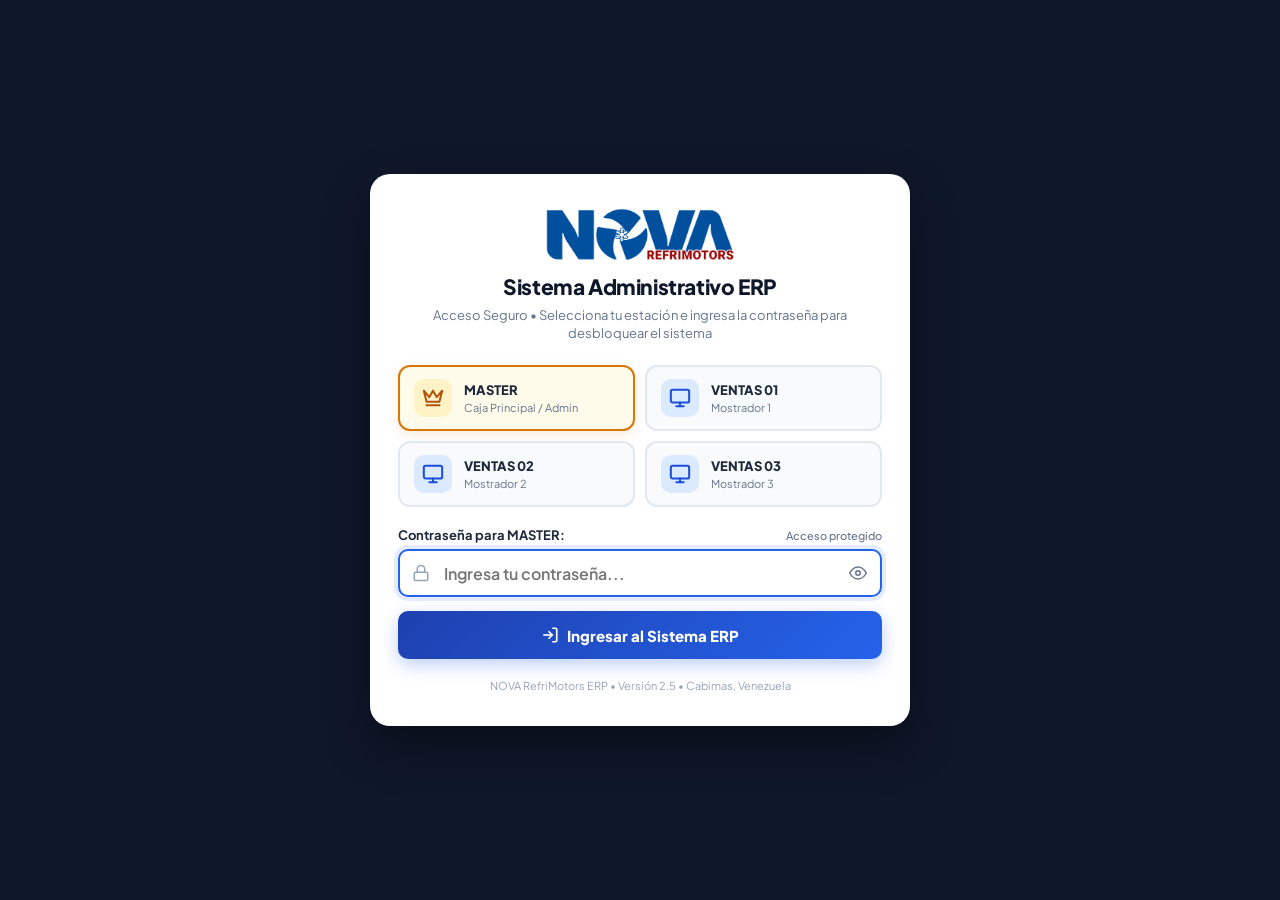
==== commit 0a3d76d4: "update" ====
--- a/index.html
+++ b/index.html
@@ -5,10 +5,10 @@
     <meta charset="UTF-8">
     <meta name="viewport" content="width=device-width, initial-scale=1.0">
     <title>NOVA Admin ERP | Sistema de Gestión y Facturación</title>
-    <!-- Fuente moderna: Inter -->
+    <!-- Fuentes modernas: Plus Jakarta Sans + Inter -->
     <link rel="preconnect" href="https://fonts.googleapis.com">
     <link rel="preconnect" href="https://fonts.gstatic.com" crossorigin>
-    <link href="https://fonts.googleapis.com/css2?family=Inter:wght@400;500;600;700;800;900&display=swap"
+    <link href="https://fonts.googleapis.com/css2?family=Inter:wght@400;500;600;700&family=Plus+Jakarta+Sans:wght@500;600;700;800&display=swap"
         rel="stylesheet">
     <!-- Estilos del Sistema Administrativo ERP -->
     <link rel="stylesheet" href="css/admin-theme.css">
@@ -158,17 +158,16 @@
             <!-- ==========================================================
              SIDEBAR DE NAVEGACIÓN CORPORATIVO
              ========================================================== -->
-            <aside class="erp-sidebar" id="erpSidebar">
+            <aside class="erp-sidebar collapsed" id="erpSidebar">
                 <div class="sidebar-header">
                     <a href="index.html" class="sidebar-brand" title="NOVA RefriMotors">
                         <img src="assets/nova-logo-color.png" alt="Logo NOVA RefriMotors" class="sidebar-brand-logo">
                     </a>
-                    <button class="sidebar-toggle-btn" onclick="toggleSidebar()" title="Colapsar / Expandir menú">
-                        <svg viewBox="0 0 24 24" width="18" height="18" fill="none" stroke="currentColor"
-                            stroke-width="2.2" stroke-linecap="round" stroke-linejoin="round">
-                            <line x1="3" y1="12" x2="21" y2="12"></line>
-                            <line x1="3" y1="6" x2="21" y2="6"></line>
-                            <line x1="3" y1="18" x2="21" y2="18"></line>
+                    <button class="sidebar-toggle-btn" id="sidebarPinBtn" onclick="toggleSidebar()" title="Fijar / Desfijar barra lateral">
+                        <svg viewBox="0 0 24 24" width="17" height="17" fill="none" stroke="currentColor"
+                            stroke-width="2.1" stroke-linecap="round" stroke-linejoin="round">
+                            <path d="M12 17v5"></path>
+                            <path d="M9 10.76a2 2 0 0 1-1.11 1.79l-1.78.9A2 2 0 0 0 5 15.24V16a1 1 0 0 0 1 1h12a1 1 0 0 0 1-1v-.76a2 2 0 0 0-1.11-1.79l-1.78-.9A2 2 0 0 1 15 10.76V7a1 1 0 0 1 1-1 2 2 0 0 0 0-4H8a2 2 0 0 0 0 4 1 1 0 0 1 1 1z"></path>
                         </svg>
                     </button>
                 </div>
@@ -176,7 +175,20 @@
                 <nav class="sidebar-nav">
                     <div class="nav-section-title">Operaciones Diarias</div>
 
-                    <div class="nav-item active" data-view="pos" onclick="navigateTo('pos')">
+                    <div class="nav-item active" data-view="dashboard" onclick="navigateTo('dashboard')">
+                        <div class="nav-item-icon">
+                            <svg viewBox="0 0 24 24" width="18" height="18" fill="none" stroke="currentColor"
+                                stroke-width="2.2" stroke-linecap="round" stroke-linejoin="round">
+                                <rect x="3" y="3" width="7" height="9" rx="1.5"></rect>
+                                <rect x="14" y="3" width="7" height="5" rx="1.5"></rect>
+                                <rect x="14" y="12" width="7" height="9" rx="1.5"></rect>
+                                <rect x="3" y="16" width="7" height="5" rx="1.5"></rect>
+                            </svg>
+                        </div>
+                        <span class="nav-item-text">Inicio / Dashboard</span>
+                    </div>
+
+                    <div class="nav-item" data-view="pos" onclick="navigateTo('pos')">
                         <div class="nav-item-icon">
                             <svg viewBox="0 0 24 24" width="18" height="18" fill="none" stroke="currentColor"
                                 stroke-width="2.2" stroke-linecap="round" stroke-linejoin="round">
@@ -243,6 +255,18 @@
                         <span class="nav-item-text">Clientes (CRM)</span>
                     </div>
 
+                    <div class="nav-item" data-view="reports" onclick="navigateTo('reports')">
+                        <div class="nav-item-icon">
+                            <svg viewBox="0 0 24 24" width="18" height="18" fill="none" stroke="currentColor"
+                                stroke-width="2.2" stroke-linecap="round" stroke-linejoin="round">
+                                <line x1="18" y1="20" x2="18" y2="10"></line>
+                                <line x1="12" y1="20" x2="12" y2="4"></line>
+                                <line x1="6" y1="20" x2="6" y2="14"></line>
+                            </svg>
+                        </div>
+                        <span class="nav-item-text">Reportes y Fiscal</span>
+                    </div>
+
                     <div class="nav-section-title">Comercial y Sistema</div>
 
                     <div class="nav-item" data-view="marketing" onclick="navigateTo('marketing')">
@@ -255,18 +279,6 @@
                             </svg>
                         </div>
                         <span class="nav-item-text">Marketing y Combos</span>
-                    </div>
-
-                    <div class="nav-item" data-view="reports" onclick="navigateTo('reports')">
-                        <div class="nav-item-icon">
-                            <svg viewBox="0 0 24 24" width="18" height="18" fill="none" stroke="currentColor"
-                                stroke-width="2.2" stroke-linecap="round" stroke-linejoin="round">
-                                <line x1="18" y1="20" x2="18" y2="10"></line>
-                                <line x1="12" y1="20" x2="12" y2="4"></line>
-                                <line x1="6" y1="20" x2="6" y2="14"></line>
-                            </svg>
-                        </div>
-                        <span class="nav-item-text">Reportes y Fiscal</span>
                     </div>
 
                     <div class="nav-item" data-view="settings" onclick="navigateTo('settings')">
@@ -308,9 +320,8 @@
                             </svg>
                         </button>
                         <div class="header-title-box">
-                            <h1 id="viewHeaderTitle">Punto de Venta y Facturación</h1>
-                            <p id="viewHeaderSubtitle">Mostrador rápido multimoneda, emisión de tickets y presupuestos
-                            </p>
+                            <h1 id="viewHeaderTitle">Panel Principal</h1>
+                            <p id="viewHeaderSubtitle">Resumen ejecutivo del día, métricas clave y control rápido de tasas</p>
                         </div>
                     </div>
 
@@ -371,27 +382,176 @@
                                 </svg>
                             </div>
                         </div>
-
-                        <!-- BOTÓN BLOQUEAR TERMINAL / SALIR -->
-                        <button class="header-action-btn btn-lock-terminal" id="btnLockTerminal"
-                            onclick="NovaUsers.lockTerminal()" title="Bloquear terminal y cerrar sesión activa">
-                            <svg viewBox="0 0 24 24" width="14" height="14" fill="none" stroke="currentColor"
-                                stroke-width="2.2" stroke-linecap="round" stroke-linejoin="round">
-                                <rect x="3" y="11" width="18" height="11" rx="2" ry="2"></rect>
-                                <path d="M7 11V7a5 5 0 0 1 10 0v4"></path>
-                            </svg>
-                            <span class="btn-lock-text">Bloquear</span>
-                        </button>
                     </div>
                 </header>
 
                 <!-- CONTENEDOR DE VISTAS (SPA) -->
                 <div class="erp-content">
+
+                    <!-- ==========================================================
+                     VISTA 0: DASHBOARD PRINCIPAL (PANTALLA DE INICIO)
+                     ========================================================== -->
+                    <section class="erp-view active" id="view-dashboard">
+                        <div class="dash-shell">
+                            <!-- Barra de bienvenida y accesos rápidos -->
+                            <div class="dash-welcome-bar">
+                                <div class="dash-welcome-copy">
+                                    <div class="dash-eyebrow-row">
+                                        <span class="dash-date-label" id="dashTodayLabel">Hoy</span>
+                                    </div>
+                                    <h2 class="dash-welcome-title" id="dashGreetingTitle">Resumen Operativo NOVA RefriMotors</h2>
+                                    <p class="dash-welcome-sub" id="dashQuickInsightLine">Cargando lectura rápida del sistema...</p>
+                                </div>
+                                <div class="dash-quick-actions">
+                                    <button type="button" class="dash-action-btn dash-action-primary" onclick="navigateTo('pos')">
+                                        <svg viewBox="0 0 24 24" width="15" height="15" fill="none" stroke="currentColor" stroke-width="2.2">
+                                            <rect x="2" y="3" width="20" height="14" rx="2"></rect>
+                                            <line x1="8" y1="21" x2="16" y2="21"></line>
+                                            <line x1="12" y1="17" x2="12" y2="21"></line>
+                                        </svg>
+                                        Abrir POS [F2]
+                                    </button>
+                                    <button type="button" class="dash-action-btn" onclick="navigateTo('cash')">
+                                        <svg viewBox="0 0 24 24" width="15" height="15" fill="none" stroke="currentColor" stroke-width="2">
+                                            <rect x="2" y="4" width="20" height="16" rx="2"></rect>
+                                            <line x1="6" y1="12" x2="18" y2="12"></line>
+                                        </svg>
+                                        Caja y Arqueo
+                                    </button>
+                                    <button type="button" class="dash-action-btn" onclick="navigateTo('reports')">
+                                        <svg viewBox="0 0 24 24" width="15" height="15" fill="none" stroke="currentColor" stroke-width="2">
+                                            <line x1="18" y1="20" x2="18" y2="10"></line>
+                                            <line x1="12" y1="20" x2="12" y2="4"></line>
+                                            <line x1="6" y1="20" x2="6" y2="14"></line>
+                                        </svg>
+                                        Reportes
+                                    </button>
+                                </div>
+                            </div>
+
+                            <!-- Fila superior: 4 KPIs esenciales + Mini Panel de Control de Tasas -->
+                            <div class="dash-top-grid">
+                                <div class="dash-kpi-grid">
+                                    <div class="dash-kpi-card" onclick="navigateTo('cash')" title="Ir a Caja y Ventas">
+                                        <div class="dash-kpi-head">
+                                            <span class="dash-kpi-label">Ventas de Hoy</span>
+                                            <span class="dash-kpi-icon dash-icon-blue">
+                                                <svg viewBox="0 0 24 24" width="16" height="16" fill="none" stroke="currentColor" stroke-width="2.1"><polyline points="23 6 13.5 15.5 8.5 10.5 1 18"></polyline><polyline points="17 6 23 6 23 12"></polyline></svg>
+                                            </span>
+                                        </div>
+                                        <div class="dash-kpi-value" id="dashSalesTodayUSD">$0.00</div>
+                                        <div class="dash-kpi-meta" id="dashSalesTodayMeta">Bs. 0,00 · 0 tickets hoy</div>
+                                    </div>
+
+                                    <div class="dash-kpi-card" onclick="navigateTo('customers')" title="Ver Cuentas por Cobrar">
+                                        <div class="dash-kpi-head">
+                                            <span class="dash-kpi-label">Por Cobrar (Clientes)</span>
+                                            <span class="dash-kpi-icon dash-icon-amber">
+                                                <svg viewBox="0 0 24 24" width="16" height="16" fill="none" stroke="currentColor" stroke-width="2.1"><circle cx="12" cy="12" r="10"></circle><polyline points="12 6 12 12 16 14"></polyline></svg>
+                                            </span>
+                                        </div>
+                                        <div class="dash-kpi-value" id="dashReceivablesUSD">$0.00</div>
+                                        <div class="dash-kpi-meta" id="dashReceivablesMeta">0 facturas a crédito pendientes</div>
+                                    </div>
+
+                                    <div class="dash-kpi-card" onclick="navigateTo('purchases')" title="Ver Cuentas por Pagar">
+                                        <div class="dash-kpi-head">
+                                            <span class="dash-kpi-label">Por Pagar (Proveedores)</span>
+                                            <span class="dash-kpi-icon dash-icon-slate">
+                                                <svg viewBox="0 0 24 24" width="16" height="16" fill="none" stroke="currentColor" stroke-width="2.1"><rect x="1" y="4" width="22" height="16" rx="2"></rect><line x1="1" y1="10" x2="23" y2="10"></line></svg>
+                                            </span>
+                                        </div>
+                                        <div class="dash-kpi-value" id="dashPayablesUSD">$0.00</div>
+                                        <div class="dash-kpi-meta" id="dashPayablesMeta">0 facturas de proveedor pendientes</div>
+                                    </div>
+
+                                    <div class="dash-kpi-card" onclick="navigateTo('inventory')" title="Ir a Inventario">
+                                        <div class="dash-kpi-head">
+                                            <span class="dash-kpi-label">Estado de Inventario</span>
+                                            <span class="dash-kpi-icon dash-icon-green">
+                                                <svg viewBox="0 0 24 24" width="16" height="16" fill="none" stroke="currentColor" stroke-width="2.1"><path d="M21 16V8a2 2 0 0 0-1-1.73l-7-4a2 2 0 0 0-2 0l-7 4A2 2 0 0 0 3 8v8a2 2 0 0 0 1 1.73l7 4a2 2 0 0 0 2 0l7-4A2 2 0 0 0 21 16z"></path></svg>
+                                            </span>
+                                        </div>
+                                        <div class="dash-kpi-value" id="dashInventoryTotalCount">0 SKUs</div>
+                                        <div class="dash-kpi-meta" id="dashInventoryMeta">0 alertas de stock · 0 ofertas activas</div>
+                                    </div>
+                                </div>
+
+                                <!-- Mini Panel de Control de Tasas -->
+                                <div class="dash-rates-card">
+                                    <div class="dash-rates-header">
+                                        <div>
+                                            <h3 class="dash-rates-title">Control Rápido de Tasas</h3>
+                                            <p class="dash-rates-sub">Actualiza BCV o Dólar Interno al instante</p>
+                                        </div>
+                                    </div>
+
+                                    <div class="dash-rates-inputs">
+                                        <div class="dash-rate-field">
+                                            <label for="dashBcvInput">
+                                                <span class="dash-rate-dot dot-bcv"></span>
+                                                Tasa Oficial BCV (Bs/$)
+                                            </label>
+                                            <div class="dash-rate-input-wrap">
+                                                <span class="dash-rate-prefix">Bs.</span>
+                                                <input type="number" id="dashBcvInput" step="0.01" min="1" placeholder="917.78"
+                                                    onkeydown="if(event.key==='Enter') saveRatesFromDashboard()">
+                                            </div>
+                                        </div>
+
+                                        <div class="dash-rate-field">
+                                            <label for="dashInternalInput">
+                                                <span class="dash-rate-dot dot-internal"></span>
+                                                Tasa Interna Sistema (Bs/$)
+                                            </label>
+                                            <div class="dash-rate-input-wrap">
+                                                <span class="dash-rate-prefix">Bs.</span>
+                                                <input type="number" id="dashInternalInput" step="0.01" min="1" placeholder="1050.00"
+                                                    onkeydown="if(event.key==='Enter') saveRatesFromDashboard()">
+                                            </div>
+                                        </div>
+                                    </div>
+
+                                    <div class="dash-rates-footer">
+                                        <span class="dash-rates-hint" id="dashRatesSyncHint">Sincronizado con POS y Nube</span>
+                                        <button type="button" class="dash-rates-save-btn" id="btnDashSaveRates" onclick="saveRatesFromDashboard()">
+                                            Aplicar Tasas
+                                        </button>
+                                    </div>
+                                </div>
+                            </div>
+
+                            <!-- Fila inferior: Lectura breve de últimas operaciones y alertas -->
+                            <div class="dash-bottom-grid">
+                                <div class="dash-panel-card">
+                                    <div class="dash-panel-header">
+                                        <div>
+                                            <h3 class="dash-panel-title">Últimas Operaciones</h3>
+                                            <p class="dash-panel-sub">Lectura rápida de los comprobantes más recientes</p>
+                                        </div>
+                                        <button type="button" class="dash-link-btn" onclick="navigateTo('cash')">Ver historial →</button>
+                                    </div>
+                                    <div class="dash-list" id="dashRecentSalesList"></div>
+                                </div>
+
+                                <div class="dash-panel-card">
+                                    <div class="dash-panel-header">
+                                        <div>
+                                            <h3 class="dash-panel-title">Lectura Rápida y Alertas</h3>
+                                            <p class="dash-panel-sub">Existencias críticas, pedidos en espera y ofertas vigentes</p>
+                                        </div>
+                                        <button type="button" class="dash-link-btn" onclick="navigateTo('inventory')">Ir al almacén →</button>
+                                    </div>
+                                    <div class="dash-list" id="dashInventoryAlertsList"></div>
+                                </div>
+                            </div>
+                        </div>
+                    </section>
 
                     <!-- ==========================================================
                      VISTA 1: PUNTO DE VENTA (POS / MOSTRADOR)
                      ========================================================== -->
-                    <section class="erp-view active" id="view-pos">
+                    <section class="erp-view" id="view-pos">
                         <!-- NAVEGACIÓN RÁPIDA POS PARA MÓVILES (CATÁLOGO / TICKET) -->
                         <div class="pos-mobile-nav" id="posMobileNav">
                             <button type="button" class="pos-mobile-tab-btn active" id="tabMobileCatalogBtn"
@@ -518,6 +678,8 @@
                                     <!-- Ítems del carrito -->
                                 </div>
 
+                                <div id="posWholesaleBanner" class="pos-wholesale-banner" style="display:none;"></div>
+
                                 <div class="ticket-summary">
                                     <div class="summary-line">
                                         <span>Subtotal:</span>
@@ -655,6 +817,29 @@
                                         </svg>
                                         Cargar Existencias
                                     </button>
+                                    <button class="header-action-btn" id="btnOpenStockOutModal"
+                                        onclick="openStockOutModal()"
+                                        style="display:inline-flex; align-items:center; gap:6px; background:#fef2f2; color:#b91c1c; border:1px solid #fecaca;"
+                                        title="Registrar producto dañado, merma, fuga o baja de inventario">
+                                        <svg viewBox="0 0 24 24" width="15" height="15" fill="none"
+                                            stroke="currentColor" stroke-width="2">
+                                            <path d="M10.29 3.86L1.82 18a2 2 0 0 0 1.71 3h16.94a2 2 0 0 0 1.71-3L13.71 3.86a2 2 0 0 0-3.42 0z"></path>
+                                            <line x1="12" y1="9" x2="12" y2="13"></line>
+                                            <line x1="12" y1="17" x2="12.01" y2="17"></line>
+                                        </svg>
+                                        Reportar Merma / Dañado
+                                    </button>
+                                    <button class="header-action-btn btn-secondary-action" id="btnOpenBulkCategoryModal"
+                                        onclick="openBulkCategoryModal()"
+                                        style="display:inline-flex; align-items:center; gap:6px;"
+                                        title="Ajustar precios globalmente por categoría y editar categorías">
+                                        <svg viewBox="0 0 24 24" width="15" height="15" fill="none"
+                                            stroke="currentColor" stroke-width="2">
+                                            <path d="M20.59 13.41l-7.17 7.17a2 2 0 0 1-2.83 0L2 12V2h10l8.59 8.59a2 2 0 0 1 0 2.82z"></path>
+                                            <line x1="7" y1="7" x2="7.01" y2="7"></line>
+                                        </svg>
+                                        Precios / Categorías
+                                    </button>
                                     <button class="header-action-btn btn-primary-action"
                                         onclick="openAddNewProductModal()">
                                         <svg viewBox="0 0 24 24" width="15" height="15" fill="none"
@@ -687,6 +872,7 @@
                                     </tbody>
                                 </table>
                             </div>
+                            <div id="invCatalogFooter" class="pos-catalog-footer" style="margin-top: 12px;"></div>
                         </div>
                     </section>
 
@@ -924,6 +1110,35 @@
                             </button>
                         </div>
 
+                        <div class="table-card" id="supplierPayablesCard" style="margin-top: 16px; padding: 16px;">
+                            <div style="display:flex; justify-content:space-between; align-items:center; margin-bottom:10px; gap:10px; flex-wrap:wrap;">
+                                <div>
+                                    <h4 style="font-size:14.5px; font-weight:800; color:#003366; margin:0; display:flex; align-items:center; gap:6px;">
+                                        <svg viewBox="0 0 24 24" width="16" height="16" fill="none" stroke="#003366" stroke-width="2"><rect x="3" y="4" width="18" height="18" rx="2" ry="2"></rect><line x1="16" y1="2" x2="16" y2="6"></line><line x1="8" y1="2" x2="8" y2="6"></line><line x1="3" y1="10" x2="21" y2="10"></line></svg>
+                                        Cuentas por Pagar a Proveedores (Obligaciones Pendientes)
+                                    </h4>
+                                    <span style="font-size:11.5px; color:#64748b;">Registra compras a crédito y marca el check cuando hayas pagado al proveedor.</span>
+                                </div>
+                                <span id="supplierPayablesCountBadge" style="font-size:11.5px; font-weight:800; background:#f1f5f9; color:#003366; padding:3px 10px; border-radius:10px;">0 pendientes</span>
+                            </div>
+                            <div class="table-responsive" style="max-height:220px; overflow-y:auto;">
+                                <table class="data-table" style="font-size:12px; margin-bottom:0;">
+                                    <thead>
+                                        <tr>
+                                            <th>Proveedor</th>
+                                            <th>N° Compra / Factura</th>
+                                            <th>Vencimiento</th>
+                                            <th style="text-align:right;">Monto ($)</th>
+                                            <th style="text-align:center;">Ya Pagamos</th>
+                                        </tr>
+                                    </thead>
+                                    <tbody id="supplierPayablesTableBody">
+                                        <tr><td colspan="5" style="text-align:center; padding:16px; color:#64748b;">No hay cuentas por pagar pendientes.</td></tr>
+                                    </tbody>
+                                </table>
+                            </div>
+                        </div>
+
                         <div class="table-card" style="margin-top: 16px;">
                             <div class="table-responsive">
                                 <table class="data-table">
@@ -958,6 +1173,35 @@
                                 </svg>
                                 Registrar Nuevo Cliente
                             </button>
+                        </div>
+
+                        <div class="table-card" id="creditReceivablesCard" style="margin-top: 16px; padding: 16px;">
+                            <div style="display:flex; justify-content:space-between; align-items:center; margin-bottom:10px; gap:10px; flex-wrap:wrap;">
+                                <div>
+                                    <h4 style="font-size:14.5px; font-weight:800; color:#003366; margin:0; display:flex; align-items:center; gap:6px;">
+                                        <svg viewBox="0 0 24 24" width="16" height="16" fill="none" stroke="#003366" stroke-width="2"><circle cx="12" cy="12" r="10"></circle><polyline points="12 6 12 12 16 14"></polyline></svg>
+                                        Cuentas por Cobrar (Facturas a Crédito Pendientes)
+                                    </h4>
+                                    <span style="font-size:11.5px; color:#64748b;">Haz clic en el N° de factura para ver qué compró y marca el check cuando ya haya pagado.</span>
+                                </div>
+                                <span id="creditReceivablesCountBadge" style="font-size:11.5px; font-weight:800; background:#f1f5f9; color:#003366; padding:3px 10px; border-radius:10px;">0 pendientes</span>
+                            </div>
+                            <div class="table-responsive" style="max-height:240px; overflow-y:auto;">
+                                <table class="data-table" style="font-size:12px; margin-bottom:0;">
+                                    <thead>
+                                        <tr>
+                                            <th>Cliente</th>
+                                            <th>N° Factura</th>
+                                            <th>Fecha</th>
+                                            <th style="text-align:right;">Monto ($)</th>
+                                            <th style="text-align:center;">Ya Pagó</th>
+                                        </tr>
+                                    </thead>
+                                    <tbody id="creditReceivablesTableBody">
+                                        <tr><td colspan="5" style="text-align:center; padding:16px; color:#64748b;">No hay cuentas por cobrar pendientes.</td></tr>
+                                    </tbody>
+                                </table>
+                            </div>
                         </div>
 
                         <div class="table-card" style="margin-top: 16px;">
@@ -986,37 +1230,233 @@
                      VISTA 6: MARKETING Y COMBOS
                      ========================================================== -->
                     <section class="erp-view" id="view-marketing">
-                        <div class="kpi-grid">
-                            <div class="kpi-card" style="cursor:pointer;" onclick="sendMarketingWhatsApp('gas')">
+                        <!-- KPIs DE MARKETING (30 DÍAS) - 2 COLORES -->
+                        <div class="kpi-grid" style="margin-bottom: 16px;">
+                            <div class="kpi-card">
                                 <div class="kpi-data">
-                                    <span class="kpi-label">Campaña WhatsApp</span>
-                                    <span class="kpi-value" style="font-size:18px;">Gases Refrigerantes</span>
-                                    <span class="kpi-sub">Difundir disponibilidad de recargas</span>
-                                </div>
-                                <div class="kpi-icon-wrap kpi-blue">
-                                    <svg viewBox="0 0 24 24" width="22" height="22" fill="none" stroke="currentColor"
-                                        stroke-width="2">
-                                        <path
-                                            d="M22 16.92v3a2 2 0 0 1-2.18 2 19.79 19.79 0 0 1-8.63-3.07 19.5 19.5 0 0 1-6-6 19.79 19.79 0 0 1-3.07-8.67A2 2 0 0 1 4.11 2h3a2 2 0 0 1 2 1.72 12.84 12.84 0 0 0 .7 2.81 2 2 0 0 1-.45 2.11L8.09 9.91a16 16 0 0 0 6 6l1.27-1.27a2 2 0 0 1 2.11-.45 12.84 12.84 0 0 0 2.81.7A2 2 0 0 1 22 16.92z">
-                                        </path>
+                                    <span class="kpi-label">Top Ventas (30 días)</span>
+                                    <span class="kpi-value" id="mktKpiTopUnits" style="color:#003366;">0 unid.</span>
+                                    <span class="kpi-sub" id="mktKpiTopSub">Calculando rotación...</span>
+                                </div>
+                                <div class="kpi-icon-wrap" style="background:#f1f5f9; color:#003366;">
+                                    <svg viewBox="0 0 24 24" width="20" height="20" fill="none" stroke="currentColor" stroke-width="2">
+                                        <polyline points="23 6 13.5 15.5 8.5 10.5 1 18"></polyline>
+                                        <polyline points="17 6 23 6 23 12"></polyline>
                                     </svg>
                                 </div>
                             </div>
 
-                            <div class="kpi-card" style="cursor:pointer;"
-                                onclick="sendMarketingWhatsApp('capacitores')">
+                            <div class="kpi-card">
                                 <div class="kpi-data">
-                                    <span class="kpi-label">Campaña WhatsApp</span>
-                                    <span class="kpi-value" style="font-size:18px;">Capacitores y Relés</span>
-                                    <span class="kpi-sub">Oferta especial para técnicos</span>
-                                </div>
-                                <div class="kpi-icon-wrap kpi-green">
-                                    <svg viewBox="0 0 24 24" width="22" height="22" fill="none" stroke="currentColor"
-                                        stroke-width="2">
-                                        <path
-                                            d="M22 16.92v3a2 2 0 0 1-2.18 2 19.79 19.79 0 0 1-8.63-3.07 19.5 19.5 0 0 1-6-6 19.79 19.79 0 0 1-3.07-8.67A2 2 0 0 1 4.11 2h3a2 2 0 0 1 2 1.72 12.84 12.84 0 0 0 .7 2.81 2 2 0 0 1-.45 2.11L8.09 9.91a16 16 0 0 0 6 6l1.27-1.27a2 2 0 0 1 2.11-.45 12.84 12.84 0 0 0 2.81.7A2 2 0 0 1 22 16.92z">
-                                        </path>
+                                    <span class="kpi-label">Baja Rotación (30 días)</span>
+                                    <span class="kpi-value" id="mktKpiSlowValue" style="color:#003366;">$0.00</span>
+                                    <span class="kpi-sub" id="mktKpiSlowSub">Capital ideal para promo</span>
+                                </div>
+                                <div class="kpi-icon-wrap" style="background:#f1f5f9; color:#003366;">
+                                    <svg viewBox="0 0 24 24" width="20" height="20" fill="none" stroke="currentColor" stroke-width="2">
+                                        <path d="M20.59 13.41l-7.17 7.17a2 2 0 0 1-2.83 0L2 12V2h10l8.59 8.59a2 2 0 0 1 0 2.82z"></path>
+                                        <line x1="7" y1="7" x2="7.01" y2="7"></line>
                                     </svg>
+                                </div>
+                            </div>
+
+                            <div class="kpi-card">
+                                <div class="kpi-data">
+                                    <span class="kpi-label">Clientes Fieles (VIP)</span>
+                                    <span class="kpi-value" id="mktKpiLoyalCount" style="color:#003366;">0</span>
+                                    <span class="kpi-sub" id="mktKpiLoyalSub">Descuentos o crédito</span>
+                                </div>
+                                <div class="kpi-icon-wrap" style="background:#f1f5f9; color:#003366;">
+                                    <svg viewBox="0 0 24 24" width="20" height="20" fill="none" stroke="currentColor" stroke-width="2">
+                                        <path d="M17 21v-2a4 4 0 0 0-4-4H5a4 4 0 0 0-4 4v2"></path>
+                                        <circle cx="9" cy="7" r="4"></circle>
+                                        <path d="M23 21v-2a4 4 0 0 0-3-3.87"></path>
+                                        <path d="M16 3.13a4 4 0 0 1 0 7.75"></path>
+                                    </svg>
+                                </div>
+                            </div>
+
+                            <div class="kpi-card" style="cursor:pointer;" onclick="document.getElementById('mktWaStudioCard')?.scrollIntoView({behavior:'smooth'})">
+                                <div class="kpi-data">
+                                    <span class="kpi-label">Estudio WhatsApp</span>
+                                    <span class="kpi-value" style="font-size:17px; color:#003366;">Difusión Directa</span>
+                                    <span class="kpi-sub">Genera promos en 1 clic</span>
+                                </div>
+                                <div class="kpi-icon-wrap" style="background:#f1f5f9; color:#003366;">
+                                    <svg viewBox="0 0 24 24" width="20" height="20" fill="none" stroke="currentColor" stroke-width="2">
+                                        <path d="M21 11.5a8.38 8.38 0 0 1-.9 3.8 8.5 8.5 0 0 1-7.6 4.7 8.38 8.38 0 0 1-3.8-.9L3 21l1.9-5.7a8.38 8.38 0 0 1-.9-3.8 8.5 8.5 0 0 1 4.7-7.6 8.38 8.38 0 0 1 3.8-.9h.5a8.48 8.48 0 0 1 8 8v.5z"></path>
+                                    </svg>
+                                </div>
+                            </div>
+                        </div>
+
+                        <!-- 3 TABLAS ESTRATÉGICAS COMPACTAS (SIN SCROLL HORIZONTAL) -->
+                        <div style="display:grid; grid-template-columns: repeat(auto-fit, minmax(310px, 1fr)); gap: 14px; margin-bottom: 16px;">
+                            <!-- TABLA 1: MÁS VENDIDOS (30 DÍAS) -->
+                            <div class="table-card" style="padding: 14px; display:flex; flex-direction:column;">
+                                <div style="display:flex; justify-content:space-between; align-items:flex-start; margin-bottom: 10px; gap:8px;">
+                                    <div>
+                                        <h3 style="font-size:14px; font-weight:800; color:#003366; margin:0; display:flex; align-items:center; gap:6px;">
+                                            <svg viewBox="0 0 24 24" width="15" height="15" fill="none" stroke="#003366" stroke-width="2.2"><polyline points="23 6 13.5 15.5 8.5 10.5 1 18"></polyline><polyline points="17 6 23 6 23 12"></polyline></svg>
+                                            Más Vendidos (30 días)
+                                        </h3>
+                                        <span style="font-size:11px; color:#64748b;">Publicidad y ajuste de precio al alza</span>
+                                    </div>
+                                    <span style="font-size:10px; font-weight:700; background:#f1f5f9; color:#003366; padding:2px 8px; border-radius:6px; white-space:nowrap;">Alta Demanda</span>
+                                </div>
+                                <div style="max-height: 270px; overflow-y:auto;">
+                                    <table class="data-table" style="font-size:12px; margin-bottom:0; width:100%; table-layout:fixed;">
+                                        <colgroup>
+                                            <col style="width:auto;">
+                                            <col style="width:58px;">
+                                            <col style="width:68px;">
+                                            <col style="width:94px;">
+                                        </colgroup>
+                                        <thead>
+                                            <tr>
+                                                <th>Producto</th>
+                                                <th style="text-align:center;">Sal.</th>
+                                                <th style="text-align:right;">Precio</th>
+                                                <th style="text-align:right;">Acción</th>
+                                            </tr>
+                                        </thead>
+                                        <tbody id="mktTopProductsBody">
+                                            <tr><td colspan="4" style="text-align:center; padding:18px; color:#64748b;">Cargando...</td></tr>
+                                        </tbody>
+                                    </table>
+                                </div>
+                            </div>
+
+                            <!-- TABLA 2: SALEN POCO A LA VENTA (30 DÍAS) -->
+                            <div class="table-card" style="padding: 14px; display:flex; flex-direction:column;">
+                                <div style="display:flex; justify-content:space-between; align-items:flex-start; margin-bottom: 10px; gap:8px;">
+                                    <div>
+                                        <h3 style="font-size:14px; font-weight:800; color:#003366; margin:0; display:flex; align-items:center; gap:6px;">
+                                            <svg viewBox="0 0 24 24" width="15" height="15" fill="none" stroke="#003366" stroke-width="2.2"><path d="M20.59 13.41l-7.17 7.17a2 2 0 0 1-2.83 0L2 12V2h10l8.59 8.59a2 2 0 0 1 0 2.82z"></path><line x1="7" y1="7" x2="7.01" y2="7"></line></svg>
+                                            Baja Rotación (30 días)
+                                        </h3>
+                                        <span style="font-size:11px; color:#64748b;">Promociones o reducción de precio</span>
+                                    </div>
+                                    <span style="font-size:10px; font-weight:700; background:#f1f5f9; color:#003366; padding:2px 8px; border-radius:6px; white-space:nowrap;">Impulsar</span>
+                                </div>
+                                <div style="max-height: 270px; overflow-y:auto;">
+                                    <table class="data-table" style="font-size:12px; margin-bottom:0; width:100%; table-layout:fixed;">
+                                        <colgroup>
+                                            <col style="width:auto;">
+                                            <col style="width:52px;">
+                                            <col style="width:68px;">
+                                            <col style="width:94px;">
+                                        </colgroup>
+                                        <thead>
+                                            <tr>
+                                                <th>Producto</th>
+                                                <th style="text-align:center;">Stock</th>
+                                                <th style="text-align:right;">Precio</th>
+                                                <th style="text-align:right;">Acción</th>
+                                            </tr>
+                                        </thead>
+                                        <tbody id="mktSlowProductsBody">
+                                            <tr><td colspan="4" style="text-align:center; padding:18px; color:#64748b;">Cargando...</td></tr>
+                                        </tbody>
+                                    </table>
+                                </div>
+                            </div>
+
+                            <!-- TABLA 3: CLIENTES MÁS FIELES -->
+                            <div class="table-card" style="padding: 14px; display:flex; flex-direction:column;">
+                                <div style="display:flex; justify-content:space-between; align-items:flex-start; margin-bottom: 10px; gap:8px;">
+                                    <div>
+                                        <h3 style="font-size:14px; font-weight:800; color:#003366; margin:0; display:flex; align-items:center; gap:6px;">
+                                            <svg viewBox="0 0 24 24" width="15" height="15" fill="none" stroke="#003366" stroke-width="2.2"><path d="M17 21v-2a4 4 0 0 0-4-4H5a4 4 0 0 0-4 4v2"></path><circle cx="9" cy="7" r="4"></circle></svg>
+                                            Clientes Más Fieles (VIP)
+                                        </h3>
+                                        <span style="font-size:11px; color:#64748b;">Ofrece descuentos o crédito en tienda</span>
+                                    </div>
+                                    <span style="font-size:10px; font-weight:700; background:#f1f5f9; color:#003366; padding:2px 8px; border-radius:6px; white-space:nowrap;">Fidelización</span>
+                                </div>
+                                <div style="max-height: 270px; overflow-y:auto;">
+                                    <table class="data-table" style="font-size:12px; margin-bottom:0; width:100%; table-layout:fixed;">
+                                        <colgroup>
+                                            <col style="width:auto;">
+                                            <col style="width:52px;">
+                                            <col style="width:68px;">
+                                            <col style="width:82px;">
+                                        </colgroup>
+                                        <thead>
+                                            <tr>
+                                                <th>Cliente</th>
+                                                <th style="text-align:center;">Comp.</th>
+                                                <th style="text-align:right;">Total</th>
+                                                <th style="text-align:right;">Acción</th>
+                                            </tr>
+                                        </thead>
+                                        <tbody id="mktLoyalCustomersBody">
+                                            <tr><td colspan="4" style="text-align:center; padding:18px; color:#64748b;">Cargando...</td></tr>
+                                        </tbody>
+                                    </table>
+                                </div>
+                            </div>
+                        </div>
+
+                        <!-- ESTUDIO DE CAMPAÑAS WHATSAPP (2 COLORES + ICONOS SVG) -->
+                        <div class="table-card" id="mktWaStudioCard" style="padding: 18px;">
+                            <div style="display:flex; justify-content:space-between; align-items:center; flex-wrap:wrap; gap:12px; margin-bottom:14px;">
+                                <div>
+                                    <h3 style="font-size:15px; font-weight:800; margin:0; color:#003366; display:flex; align-items:center; gap:8px;">
+                                        <svg viewBox="0 0 24 24" width="18" height="18" fill="none" stroke="#003366" stroke-width="2.2">
+                                            <path d="M21 11.5a8.38 8.38 0 0 1-.9 3.8 8.5 8.5 0 0 1-7.6 4.7 8.38 8.38 0 0 1-3.8-.9L3 21l1.9-5.7a8.38 8.38 0 0 1-.9-3.8 8.5 8.5 0 0 1 4.7-7.6 8.38 8.38 0 0 1 3.8-.9h.5a8.48 8.48 0 0 1 8 8v.5z"></path>
+                                        </svg>
+                                        Estudio de Campañas y Difusión por WhatsApp
+                                    </h3>
+                                    <span style="font-size:12px; color:#64748b;">Plantillas con datos reales de tu inventario listas para copiar o enviar.</span>
+                                </div>
+                                <div style="display:flex; gap:6px; flex-wrap:wrap;">
+                                    <button type="button" class="stock-reason-chip" onclick="loadMarketingTemplate('top30')" style="display:inline-flex; align-items:center; gap:5px;">
+                                        <svg viewBox="0 0 24 24" width="13" height="13" fill="none" stroke="currentColor" stroke-width="2"><polyline points="23 6 13.5 15.5 8.5 10.5 1 18"></polyline><polyline points="17 6 23 6 23 12"></polyline></svg>
+                                        Top Más Vendidos
+                                    </button>
+                                    <button type="button" class="stock-reason-chip" onclick="loadMarketingTemplate('slow30')" style="display:inline-flex; align-items:center; gap:5px;">
+                                        <svg viewBox="0 0 24 24" width="13" height="13" fill="none" stroke="currentColor" stroke-width="2"><path d="M20.59 13.41l-7.17 7.17a2 2 0 0 1-2.83 0L2 12V2h10l8.59 8.59a2 2 0 0 1 0 2.82z"></path><line x1="7" y1="7" x2="7.01" y2="7"></line></svg>
+                                        Ofertas Baja Rotación
+                                    </button>
+                                    <button type="button" class="stock-reason-chip" onclick="loadMarketingTemplate('vip')" style="display:inline-flex; align-items:center; gap:5px;">
+                                        <svg viewBox="0 0 24 24" width="13" height="13" fill="none" stroke="currentColor" stroke-width="2"><polygon points="12 2 15.09 8.26 22 9.27 17 14.14 18.18 21.02 12 17.77 5.82 21.02 7 14.14 2 9.27 8.91 8.26 12 2"></polygon></svg>
+                                        Cupón / Crédito VIP
+                                    </button>
+                                    <button type="button" class="stock-reason-chip" onclick="loadMarketingTemplate('gas')" style="display:inline-flex; align-items:center; gap:5px;">
+                                        <svg viewBox="0 0 24 24" width="13" height="13" fill="none" stroke="currentColor" stroke-width="2"><path d="M12 2v20M2 12h20M4.93 4.93l14.14 14.14M19.07 4.93L4.93 19.07"></path></svg>
+                                        Gases Refrigerantes
+                                    </button>
+                                    <button type="button" class="stock-reason-chip" onclick="loadMarketingTemplate('capacitores')" style="display:inline-flex; align-items:center; gap:5px;">
+                                        <svg viewBox="0 0 24 24" width="13" height="13" fill="none" stroke="currentColor" stroke-width="2"><polygon points="13 2 3 14 12 14 11 22 21 10 12 10 13 2"></polygon></svg>
+                                        Capacitores y Relés
+                                    </button>
+                                </div>
+                            </div>
+
+                            <div style="display:grid; grid-template-columns: 1fr 2fr; gap: 16px; align-items:start;">
+                                <div style="background:#f8fafc; border:1px solid #e2e8f0; border-radius:8px; padding:14px;">
+                                    <div class="form-group" style="margin-bottom:12px;">
+                                        <label style="font-size:12px; font-weight:700; display:block; margin-bottom:4px; color:#003366;">Destinatario WhatsApp (Opcional):</label>
+                                        <input type="text" id="mktWaPhone" class="form-input" placeholder="Ej: 584241234567 (vacío = elegir contacto)">
+                                        <span style="font-size:11px; color:#64748b; display:block; margin-top:4px;">Al pulsar "Oferta VIP" en un cliente fiel, su número se llena aquí automáticamente.</span>
+                                    </div>
+                                    <div class="form-group" style="margin-bottom:0;">
+                                        <label style="font-size:12px; font-weight:700; display:block; margin-bottom:4px; color:#003366;">Campaña Activa:</label>
+                                        <input type="text" id="mktWaCampaignTag" class="form-input" value="Promoción Semanal NOVA" readonly style="background:#fff; font-weight:700; color:#003366;">
+                                    </div>
+                                </div>
+
+                                <div>
+                                    <label style="font-size:12px; font-weight:700; display:block; margin-bottom:4px; color:#003366;">Mensaje a Difundir (Editable):</label>
+                                    <textarea id="mktWaMessage" class="form-input" rows="5" style="width:100%; resize:vertical; font-size:13px; line-height:1.45;" oninput="updateMktWaCharCount()"></textarea>
+                                    <div style="display:flex; justify-content:space-between; align-items:center; margin-top:10px; flex-wrap:wrap; gap:8px;">
+                                        <span id="mktWaCharCount" style="font-size:11.5px; color:#64748b;">0 caracteres</span>
+                                        <div style="display:flex; gap:8px;">
+                                            <button type="button" class="header-action-btn btn-secondary-action" onclick="copyMarketingWhatsApp()">Copiar Mensaje</button>
+                                            <button type="button" class="header-action-btn btn-primary-action" onclick="launchMarketingWhatsApp()">Abrir en WhatsApp</button>
+                                        </div>
+                                    </div>
                                 </div>
                             </div>
                         </div>
@@ -1292,6 +1732,10 @@
                                     style="display:none; font-size:10px; font-weight:800; padding:2px 8px; border-radius:12px; background:#dcfce7; color:#15803d; border:1px solid #86efac;">
                                     Descuento Divisas Activo
                                 </span>
+                                <span id="checkoutWholesaleBadge"
+                                    style="display:none; font-size:10px; font-weight:800; padding:2px 8px; border-radius:12px; background:#eff6ff; color:#00458a; border:1px solid #93c5fd;">
+                                    Modo Mayor 5% Utilidad
+                                </span>
                             </div>
                             <div style="font-size:26px; font-weight:900; color:var(--primary);" id="checkoutTotalUSD">
                                 $0.00</div>
@@ -1350,11 +1794,13 @@
                                 <option value="Efectivo USD">Efectivo USD ($) - Descuento Divisas</option>
                                 <option value="Zelle">Zelle ($) - Descuento Divisas</option>
                                 <option value="Binance">Binance Pay ($) - Descuento Divisas</option>
+                                <option value="Banesco Panamá">Banesco Panamá ($) - Descuento Divisas</option>
                                 <option value="Punto de Venta">Punto de Venta (Tarjeta de Débito)</option>
                                 <option value="Pago Móvil">Pago Móvil (Bolívares)</option>
                                 <option value="Biopago">Biopago (Banco de Venezuela / Patria)</option>
                                 <option value="Transferencia">Transferencia Bancaria (Bolívares)</option>
                                 <option value="Efectivo Bs">Efectivo Bolívares</option>
+                                <option value="Crédito">Crédito (Cuenta por Cobrar)</option>
                             </select>
                         </div>
                     </div>
@@ -1947,6 +2393,30 @@
                         </div>
                     </div>
 
+                    <!-- Condición de Pago y Vencimiento (Cuentas por Pagar) -->
+                    <div style="display:grid; grid-template-columns: 1fr 1fr 1fr; gap:12px; margin-bottom: 14px; background:#f8fafc; border:1px solid #e2e8f0; border-radius:8px; padding:10px 12px;">
+                        <div class="form-group" style="margin-bottom:0;">
+                            <label style="font-weight:700; font-size:11.5px; display:block; margin-bottom:4px;">Condición de Pago:</label>
+                            <select id="purPaymentCondition" class="form-select" onchange="onPurPaymentConditionChange()" style="font-weight:700; font-size:12.5px;">
+                                <option value="contado">Contado (Pagado)</option>
+                                <option value="credito">Crédito (Cuenta por Pagar)</option>
+                            </select>
+                        </div>
+                        <div class="form-group" id="purCreditDaysGroup" style="margin-bottom:0; opacity:0.5; pointer-events:none;">
+                            <label style="font-weight:700; font-size:11.5px; display:block; margin-bottom:4px;">Plazo Comercial:</label>
+                            <select id="purCreditDays" class="form-select" onchange="updatePurDueDateFromDays()" style="font-size:12.5px;">
+                                <option value="15">15 Días Crédito</option>
+                                <option value="30" selected>30 Días Crédito</option>
+                                <option value="45">45 Días Crédito</option>
+                                <option value="60">60 Días Crédito</option>
+                            </select>
+                        </div>
+                        <div class="form-group" id="purDueDateGroup" style="margin-bottom:0; opacity:0.5; pointer-events:none;">
+                            <label style="font-weight:700; font-size:11.5px; display:block; margin-bottom:4px;">Fecha de Vencimiento:</label>
+                            <input type="date" id="purDueDate" class="form-input" style="font-size:12.5px; font-weight:600;">
+                        </div>
+                    </div>
+
                     <!-- Panel de Búsqueda y Selección de Repuestos para Compra -->
                     <div
                         style="background:#f8fafc; border:1px solid #e2e8f0; border-radius:8px; padding:12px 14px; margin-bottom:14px;">
@@ -2521,9 +2991,9 @@
                             </svg>
                         </div>
                         <div>
-                            <span class="erp-modal-title" style="display:block; font-size:16px; font-weight:800;">Cargar
+                            <span id="loadStockModalTitle" class="erp-modal-title" style="display:block; font-size:16px; font-weight:800;">Cargar
                                 Existencias al Inventario</span>
-                            <span style="font-size:12px; color:var(--text-muted);">Añade unidades a los repuestos del
+                            <span id="loadStockModalSubtitle" style="font-size:12px; color:var(--text-muted);">Añade unidades a los repuestos del
                                 catálogo con justificativo y responsable</span>
                         </div>
                     </div>
@@ -2539,7 +3009,7 @@
                                 Justificativo de la Acción: <span style="color:var(--danger)">*</span></label>
                             <input type="text" id="stockInReason" class="form-input"
                                 placeholder="Ej: Conteo físico, reingreso de mercancía, garantía...">
-                            <div style="display:flex; gap:6px; margin-top:6px; flex-wrap:wrap;">
+                            <div id="stockInReasonChips" style="display:flex; gap:6px; margin-top:6px; flex-wrap:wrap;">
                                 <button type="button" class="stock-reason-chip"
                                     onclick="setStockInReasonPreset('Ajuste Conteo Físico')">📋 Conteo Físico</button>
                                 <button type="button" class="stock-reason-chip"
@@ -2548,13 +3018,13 @@
                         </div>
                         <div class="form-group" style="margin-bottom:0;">
                             <label
-                                style="font-weight:700; font-size:12px; display:block; margin-bottom:4px;">Responsable
-                                de la Acción: <span style="color:var(--danger)">*</span></label>
+                                style="font-weight:700; font-size:12px; display:block; margin-bottom:4px;">Persona Responsable
+                                de la Carga: <span style="color:var(--danger)">*</span></label>
                             <input type="text" id="stockInResponsible" class="form-input"
-                                placeholder="Ej: MASTER / Almacén" value="MASTER" style="font-weight:700;">
+                                placeholder="Nombre y apellido de quien recibe/autoriza..." value="" style="font-weight:700;" required>
                             <span
-                                style="font-size:11px; color:var(--text-muted); display:block; margin-top:4px;">Usuario
-                                que efectúa o autoriza la carga</span>
+                                style="font-size:11px; color:var(--text-muted); display:block; margin-top:4px;">Persona
+                                que efectúa o autoriza la entrada</span>
                         </div>
                     </div>
 
@@ -2632,7 +3102,7 @@
                                         <th>Código</th>
                                         <th>Descripción del Repuesto</th>
                                         <th style="text-align:center;">Actual</th>
-                                        <th style="text-align:center;">Cargar (+)</th>
+                                        <th id="stockInColHeaderQty" style="text-align:center;">Cargar (+)</th>
                                         <th style="text-align:center;">Quitar</th>
                                     </tr>
                                 </thead>
@@ -2659,7 +3129,7 @@
                                 stroke-width="2.5">
                                 <polyline points="20 6 9 17 4 12"></polyline>
                             </svg>
-                            Confirmar Carga de Existencias
+                            <span id="btnSubmitStockInText">Confirmar Carga de Existencias</span>
                         </button>
                     </div>
                 </div>
@@ -2804,7 +3274,7 @@
                         </div>
                         <div class="form-group">
                             <label>% Utilidad:</label>
-                            <input type="number" step="0.1" min="0" id="newProdUtilidad" class="form-input"
+                            <input type="number" step="0.1" min="-99.9" id="newProdUtilidad" class="form-input"
                                 placeholder="30" value="30" oninput="calculateNewProductPrice()"
                                 style="font-weight:700;">
                         </div>
@@ -2854,14 +3324,16 @@
                                 <span
                                     style="display:block; font-size:11px; font-weight:800; color:#166534; text-transform:uppercase;">Precio
                                     Final de Venta:</span>
-                                <span style="font-size:12px; color:#64748b;">En Bolívares (BCV): <b
+                                <span style="font-size:12px; color:#64748b; display:block;">En Bolívares (Tasa Interna): <b
                                         style="color:#0f172a;" id="newCalcPrecioBs">Bs. 0,00</b></span>
+                                <span style="font-size:11.5px; color:#64748b; display:block;">Público BCV (Interno / BCV): <b
+                                        style="color:#003366;" id="newCalcPrecioPublicoUSD">$0.00</b></span>
                             </div>
                             <div style="text-align:right;">
                                 <span style="font-size:24px; font-weight:900; color:#15803d; line-height:1;"
                                     id="newCalcPrecioUSD">$0.00</span>
                                 <span style="display:block; font-size:10px; font-weight:800; color:#166534;">USD
-                                    NETO</span>
+                                    SISTEMA</span>
                             </div>
                         </div>
                     </div>
@@ -2903,10 +3375,20 @@
                             <span class="code-badge" id="editProdCodeBadge"
                                 style="font-size:12px; font-weight:800;">PROD-000</span>
                         </div>
-                        <div>
-                            <span
-                                style="font-size:11px; font-weight:700; color:#0369a1; background:#e0f2fe; padding:3px 9px; border-radius:6px;"
-                                id="editProdCategoryBadge">General</span>
+                        <div style="display:flex; align-items:center; gap:6px;">
+                            <span style="font-size:11px; font-weight:700; color:#475569;">Categoría:</span>
+                            <select id="editProdCategory" class="form-select" style="font-size:12px; font-weight:700; padding:4px 10px; min-width:170px; height:auto;">
+                                <option value="Refrigeración">Refrigeración</option>
+                                <option value="Aires Acondicionados">Aires Acondicionados</option>
+                                <option value="Lavadoras">Lavadoras</option>
+                                <option value="Licuadoras">Licuadoras</option>
+                                <option value="Motores">Motores</option>
+                                <option value="Capacitores">Capacitores</option>
+                                <option value="Protectores">Protectores</option>
+                                <option value="Químicos">Químicos</option>
+                                <option value="Herramientas">Herramientas</option>
+                                <option value="General">General</option>
+                            </select>
                         </div>
                     </div>
 
@@ -2982,7 +3464,7 @@
                         </div>
                         <div class="form-group">
                             <label>% Utilidad:</label>
-                            <input type="number" step="0.1" min="0" id="editProdUtilidad" class="form-input"
+                            <input type="number" step="0.1" min="-99.9" id="editProdUtilidad" class="form-input"
                                 placeholder="30" value="30" oninput="calculateEditProductPrice()"
                                 style="font-weight:700;">
                         </div>
@@ -3032,16 +3514,64 @@
                                 <span
                                     style="display:block; font-size:11px; font-weight:800; color:#166534; text-transform:uppercase;">Precio
                                     Final de Venta:</span>
-                                <span style="font-size:12px; color:#64748b;">En Bolívares (BCV): <b
+                                <span style="font-size:12px; color:#64748b; display:block;">En Bolívares (Tasa Interna): <b
                                         style="color:#0f172a;" id="editCalcPrecioBs">Bs. 0,00</b></span>
+                                <span style="font-size:11.5px; color:#64748b; display:block;">Público BCV (Interno / BCV): <b
+                                        style="color:#003366;" id="editCalcPrecioPublicoUSD">$0.00</b></span>
                             </div>
                             <div style="text-align:right;">
                                 <span style="font-size:24px; font-weight:900; color:#15803d; line-height:1;"
                                     id="editCalcPrecioUSD">$0.00</span>
                                 <span style="display:block; font-size:10px; font-weight:800; color:#166534;">USD
-                                    NETO</span>
-                            </div>
-                        </div>
+                                    SISTEMA</span>
+                            </div>
+                        </div>
+                    </div>
+
+                    <!-- OFERTA TEMPORAL INDIVIDUAL -->
+                    <div style="background:#f8fafc; border:1px solid #cbd5e1; border-radius:8px; padding:12px 14px; margin-top:14px;">
+                        <label style="display:flex; align-items:center; justify-content:space-between; cursor:pointer; margin:0;">
+                            <span style="display:flex; align-items:center; gap:8px; font-weight:800; font-size:12.5px; color:#003366;">
+                                <input type="checkbox" id="editProdOfferActive" onchange="toggleEditProdOfferFields()" style="width:16px; height:16px; accent-color:#003366;">
+                                Activar Oferta por Tiempo Limitado (Modifica % Utilidad)
+                            </span>
+                            <span id="editProdOfferStatusBadge" style="font-size:10.5px; font-weight:700; color:#64748b; background:#e2e8f0; padding:2px 8px; border-radius:10px;">Inactiva</span>
+                        </label>
+                        <div id="editProdOfferFields" style="display:none; margin-top:12px; padding-top:10px; border-top:1px solid #e2e8f0;">
+                            <div class="form-row-2" style="margin-bottom:10px;">
+                                <div class="form-group" style="margin-bottom:0;">
+                                    <label style="font-size:11.5px;">% Utilidad en Oferta (admite negativos):</label>
+                                    <input type="number" step="0.1" min="-99.9" id="editProdOfferUtil" class="form-input" value="10" oninput="calculateEditProductOfferPreview()" style="font-weight:800;">
+                                </div>
+                                <div class="form-group" style="margin-bottom:0;">
+                                    <label style="font-size:11.5px;">Válida hasta (Fecha y Hora):</label>
+                                    <input type="datetime-local" id="editProdOfferEnd" class="form-input" onchange="calculateEditProductOfferPreview()">
+                                </div>
+                            </div>
+                            <div style="display:flex; gap:6px; flex-wrap:wrap; margin-bottom:10px;">
+                                <button type="button" class="stock-reason-chip" onclick="setOfferDurationPreset('editProdOfferEnd', 1); calculateEditProductOfferPreview();">24 horas</button>
+                                <button type="button" class="stock-reason-chip" onclick="setOfferDurationPreset('editProdOfferEnd', 3); calculateEditProductOfferPreview();">3 días</button>
+                                <button type="button" class="stock-reason-chip" onclick="setOfferDurationPreset('editProdOfferEnd', 7); calculateEditProductOfferPreview();">7 días</button>
+                                <button type="button" class="stock-reason-chip" onclick="setOfferDurationPreset('editProdOfferEnd', 15); calculateEditProductOfferPreview();">15 días</button>
+                                <button type="button" class="stock-reason-chip" onclick="setOfferDurationPreset('editProdOfferEnd', 30); calculateEditProductOfferPreview();">30 días</button>
+                            </div>
+                            <div style="background:#fff; border:1px solid #cbd5e1; border-radius:6px; padding:8px 12px; display:flex; justify-content:space-between; align-items:center; font-size:12px;">
+                                <span style="color:#475569;">Precio en Oferta: <b id="editOfferPrecioPublicoUSD" style="color:#003366;">$0.00 BCV</b></span>
+                                <b id="editOfferPrecioUSD" style="color:#003366; font-size:15px;">$0.00 USD Sistema</b>
+                            </div>
+                        </div>
+                    </div>
+
+                    <!-- Persona Responsable de la Modificación / Auditoría -->
+                    <div class="form-group" style="margin-top: 14px; margin-bottom: 4px;">
+                        <label style="font-weight: 700; color: #1e293b; display: flex; align-items: center; justify-content: space-between;">
+                            <span>Persona que Autoriza / Responsable del Cambio: <span style="color:#dc2626;">*</span></span>
+                            <span style="font-size:11px; font-weight:600; color:#64748b;">Auditoría obligatoria</span>
+                        </label>
+                        <input type="text" id="editProdResponsable" class="form-input"
+                            placeholder="Escribe el nombre y apellido de la persona responsable (Ej: Ing. Marcos, Carlos Silva)..."
+                            style="font-weight: 600;" required>
+                        <span style="font-size:11px; color:#64748b; display:block; margin-top:3px;">Identifica quién autorizó la modificación de costos, utilidades o precios para la bitácora inmutable.</span>
                     </div>
                 </div>
                 <div class="erp-modal-footer">
@@ -3056,6 +3586,137 @@
                         </svg>
                         Guardar Cambios
                     </button>
+                </div>
+            </div>
+        </div>
+
+        <!-- ==========================================================
+         MODAL: AJUSTE GLOBAL DE PRECIOS POR CATEGORÍA Y CATEGORÍAS
+         ========================================================== -->
+        <div class="erp-modal-overlay" id="bulkCategoryModal">
+            <div class="erp-modal-card" style="max-width: 680px; width: 95%;">
+                <div class="erp-modal-header">
+                    <div style="display:flex; align-items:center; gap:10px;">
+                        <svg viewBox="0 0 24 24" width="20" height="20" fill="none" stroke="#003366" stroke-width="2">
+                            <path d="M20.59 13.41l-7.17 7.17a2 2 0 0 1-2.83 0L2 12V2h10l8.59 8.59a2 2 0 0 1 0 2.82z"></path>
+                            <line x1="7" y1="7" x2="7.01" y2="7"></line>
+                        </svg>
+                        <div>
+                            <span class="erp-modal-title" style="display:block; font-size:15.5px; font-weight:800;">Precios Globales y Categorías</span>
+                            <span style="font-size:11.5px; color:#64748b;">Ajusta márgenes/costos por categoría o renombra categorías</span>
+                        </div>
+                    </div>
+                    <button class="erp-modal-close" onclick="closeModal('bulkCategoryModal')">✕</button>
+                </div>
+                <div class="erp-modal-body" style="padding: 18px 22px;">
+                    <div style="display:flex; gap:8px; margin-bottom:16px; border-bottom:1px solid #e2e8f0; padding-bottom:10px; flex-wrap:wrap;">
+                        <button type="button" id="bulkTabBtnPrices" class="header-action-btn btn-primary-action" onclick="switchBulkCategoryTab('prices')" style="padding:6px 14px; font-size:12.5px;">Ajuste Global de Precios</button>
+                        <button type="button" id="bulkTabBtnOffer" class="header-action-btn btn-secondary-action" onclick="switchBulkCategoryTab('offer')" style="padding:6px 14px; font-size:12.5px;">Oferta por Categoría (Temporal)</button>
+                        <button type="button" id="bulkTabBtnCats" class="header-action-btn btn-secondary-action" onclick="switchBulkCategoryTab('cats')" style="padding:6px 14px; font-size:12.5px;">Editar / Renombrar Categorías</button>
+                    </div>
+
+                    <!-- TAB 1: AJUSTE GLOBAL DE PRECIOS -->
+                    <div id="bulkTabPrices">
+                        <div class="form-row-2" style="margin-bottom: 14px;">
+                            <div class="form-group">
+                                <label>Categoría a Ajustar:</label>
+                                <select id="bulkPriceCategory" class="form-select" onchange="updateBulkPricePreview()"></select>
+                            </div>
+                            <div class="form-group">
+                                <label>Tipo de Ajuste:</label>
+                                <select id="bulkPriceMode" class="form-select" onchange="updateBulkPricePreview()">
+                                    <option value="util_delta">Sumar / Restar % a Utilidad actual (ej. +5 o -10)</option>
+                                    <option value="util_set">Fijar % de Utilidad exacto (ej. 25 o -5)</option>
+                                    <option value="cost_delta">Aumentar / Reducir Costo en % (ej. +10 o -5)</option>
+                                </select>
+                            </div>
+                        </div>
+
+                        <div class="form-row-2" style="margin-bottom: 14px;">
+                            <div class="form-group">
+                                <label>Valor del Ajuste (%):</label>
+                                <input type="number" step="0.1" id="bulkPriceValue" class="form-input" value="5" oninput="updateBulkPricePreview()" style="font-weight:800; font-size:15px;">
+                            </div>
+                            <div class="form-group">
+                                <label>Persona Responsable / Autorizante: <span style="color:#dc2626;">*</span></label>
+                                <input type="text" id="bulkPriceResponsible" class="form-input" placeholder="Nombre y apellido..." style="font-weight:700;">
+                            </div>
+                        </div>
+
+                        <div id="bulkPricePreviewBox" style="background:#f8fafc; border:1px solid #cbd5e1; border-radius:8px; padding:12px 14px; margin-bottom:14px; font-size:12.5px; color:#334155;">
+                            Selecciona una categoría para previsualizar el ajuste.
+                        </div>
+
+                        <div style="display:flex; justify-content:flex-end; gap:8px;">
+                            <button type="button" class="header-action-btn btn-secondary-action" onclick="closeModal('bulkCategoryModal')">Cancelar</button>
+                            <button type="button" class="header-action-btn btn-primary-action" onclick="applyBulkCategoryPriceAdjustment()">Aplicar Ajuste Global</button>
+                        </div>
+                    </div>
+
+                    <!-- TAB: OFERTA TEMPORAL POR CATEGORÍA -->
+                    <div id="bulkTabOffer" style="display:none;">
+                        <div class="form-row-2" style="margin-bottom: 12px;">
+                            <div class="form-group">
+                                <label>Categoría en Oferta:</label>
+                                <select id="bulkOfferCategory" class="form-select" onchange="updateBulkOfferPreview()"></select>
+                            </div>
+                            <div class="form-group">
+                                <label>% Utilidad de Oferta (admite negativos):</label>
+                                <input type="number" step="0.1" min="-99.9" id="bulkOfferUtil" class="form-input" value="10" oninput="updateBulkOfferPreview()" style="font-weight:800; font-size:15px;">
+                            </div>
+                        </div>
+
+                        <div class="form-row-2" style="margin-bottom: 10px;">
+                            <div class="form-group">
+                                <label>Válida hasta (Fecha y Hora):</label>
+                                <input type="datetime-local" id="bulkOfferEnd" class="form-input" onchange="updateBulkOfferPreview()">
+                            </div>
+                            <div class="form-group">
+                                <label>Persona Responsable: <span style="color:#dc2626;">*</span></label>
+                                <input type="text" id="bulkOfferResponsible" class="form-input" placeholder="Nombre y apellido..." style="font-weight:700;">
+                            </div>
+                        </div>
+
+                        <div style="display:flex; gap:6px; flex-wrap:wrap; margin-bottom:12px;">
+                            <button type="button" class="stock-reason-chip" onclick="setOfferDurationPreset('bulkOfferEnd', 1); updateBulkOfferPreview();">24 horas</button>
+                            <button type="button" class="stock-reason-chip" onclick="setOfferDurationPreset('bulkOfferEnd', 3); updateBulkOfferPreview();">3 días</button>
+                            <button type="button" class="stock-reason-chip" onclick="setOfferDurationPreset('bulkOfferEnd', 7); updateBulkOfferPreview();">7 días</button>
+                            <button type="button" class="stock-reason-chip" onclick="setOfferDurationPreset('bulkOfferEnd', 15); updateBulkOfferPreview();">15 días</button>
+                            <button type="button" class="stock-reason-chip" onclick="setOfferDurationPreset('bulkOfferEnd', 30); updateBulkOfferPreview();">30 días</button>
+                        </div>
+
+                        <div id="bulkOfferPreviewBox" style="background:#f8fafc; border:1px solid #cbd5e1; border-radius:8px; padding:12px 14px; margin-bottom:14px; font-size:12.5px; color:#334155;">
+                            Selecciona una categoría y duración para previsualizar la oferta.
+                        </div>
+
+                        <div style="display:flex; justify-content:space-between; align-items:center; gap:8px; flex-wrap:wrap;">
+                            <button type="button" class="header-action-btn btn-secondary-action" onclick="clearBulkCategoryOffer()" style="color:#b91c1c; border-color:#fecaca;">Quitar Ofertas de Categoría</button>
+                            <div style="display:flex; gap:8px;">
+                                <button type="button" class="header-action-btn btn-secondary-action" onclick="closeModal('bulkCategoryModal')">Cancelar</button>
+                                <button type="button" class="header-action-btn btn-primary-action" onclick="applyBulkCategoryOffer()">Activar Oferta en Categoría</button>
+                            </div>
+                        </div>
+                    </div>
+
+                    <!-- TAB 2: GESTIONAR / RENOMBRAR CATEGORÍAS -->
+                    <div id="bulkTabCats" style="display:none;">
+                        <div style="display:flex; gap:8px; margin-bottom:14px;">
+                            <input type="text" id="newCategoryNameInput" class="form-input" placeholder="Nueva categoría (ej: Compresores, Tuberías...)" style="flex:1;">
+                            <button type="button" class="header-action-btn btn-primary-action" onclick="addCustomCategory()" style="white-space:nowrap;">+ Agregar Categoría</button>
+                        </div>
+                        <div style="max-height:280px; overflow-y:auto; border:1px solid #e2e8f0; border-radius:8px;">
+                            <table class="data-table" style="font-size:12px; margin-bottom:0;">
+                                <thead>
+                                    <tr>
+                                        <th>Categoría Actual</th>
+                                        <th style="text-align:center;">Productos</th>
+                                        <th style="text-align:right;">Renombrar</th>
+                                    </tr>
+                                </thead>
+                                <tbody id="bulkCategoriesTableBody"></tbody>
+                            </table>
+                        </div>
+                    </div>
                 </div>
             </div>
         </div>
@@ -3162,8 +3823,9 @@
                                     required>
                             </div>
                             <div class="form-group">
-                                <label style="font-weight:700;">Usuario Responsable / Autorizante: *</label>
-                                <input type="text" id="voidSaleResponsible" class="form-input" value="MASTER" required>
+                                <label style="font-weight:700;">Persona que Autoriza la Anulación: *</label>
+                                <input type="text" id="voidSaleResponsible" class="form-input"
+                                    placeholder="Nombre y apellido de quien autoriza (Ej: Ing. Marcos)..." value="" required>
                             </div>
                         </div>
                     </div>
@@ -3207,12 +3869,22 @@
                     <button class="erp-modal-close" onclick="closeModal('exchangeProductModal')">✕</button>
                 </div>
                 <div class="erp-modal-body" style="padding: 20px 24px;">
-                    <div class="form-group" style="margin-bottom: 14px;">
+                    <div class="form-group" style="margin-bottom: 14px; position:relative;">
                         <label style="font-weight:700; color:#334155;">Comprobante de Venta Original (Opcional):</label>
-                        <select id="exchangeSaleSelect" class="form-select"
-                            onchange="onExchangeSaleSelected(this.value)" style="font-weight:700;">
-                            <option value="">-- Seleccionar factura de origen o cambio libre de mostrador --</option>
-                        </select>
+                        <div style="display:flex; gap:6px; align-items:center;">
+                            <input type="text" id="exchangeSaleSearchInput" class="form-input"
+                                placeholder="-- Cambio libre de mostrador (o escribe N° factura / cliente) --"
+                                oninput="onExchangeSaleSearch(this.value)"
+                                onfocus="onExchangeSaleSearch(this.value, true)"
+                                autocomplete="off" style="font-weight:700;">
+                            <button type="button" id="btnClearExchangeSale" class="ticket-btn-sm"
+                                onclick="selectExchangeSale('')" title="Volver a cambio libre sin factura"
+                                style="display:none; padding:6px 10px; white-space:nowrap; font-size:11.5px;">✕ Libre</button>
+                        </div>
+                        <input type="hidden" id="exchangeSaleSelect" value="">
+                        <div id="exchangeSaleSearchResults"
+                            style="display:none; position:absolute; top:100%; left:0; right:0; max-height:185px; overflow-y:auto; background:#ffffff; border:1px solid #cbd5e1; border-radius:6px; box-shadow:0 6px 16px rgba(0,0,0,0.12); z-index:110;">
+                        </div>
                     </div>
 
                     <!-- GRID COMPARATIVO: PRODUCTO DEVUELTO VS PRODUCTO ENTREGADO -->
@@ -3228,12 +3900,24 @@
                                     style="font-size:10.5px; font-weight:800; color:#ea580c; background:#ffedd5; padding:2px 6px; border-radius:8px;">+
                                     Stock</span>
                             </div>
-                            <div class="form-group" style="margin-bottom:10px;">
-                                <label style="font-size:11.5px; color:#431407;">Seleccionar Repuesto Devuelto:</label>
-                                <select id="exchangeReturnedSelect" class="form-select"
-                                    onchange="onExchangeReturnedProductChange()" style="font-size:12.5px;">
-                                    <option value="">-- Selecciona repuesto --</option>
-                                </select>
+                            <div class="form-group" style="margin-bottom:10px; position:relative;">
+                                <label style="font-size:11.5px; color:#431407;">Buscar Repuesto Devuelto (Código o Nombre):</label>
+                                <input type="text" id="exchangeReturnedSearchInput" class="form-input"
+                                    placeholder="Ej: CAP001, GAS002, PDV..."
+                                    oninput="onExchangeReturnedProductSearch(this.value)"
+                                    onfocus="onExchangeReturnedProductSearch(this.value, true)"
+                                    autocomplete="off">
+                                <input type="hidden" id="exchangeReturnedSelect" value="">
+                                <div id="exchangeReturnedSearchResults"
+                                    style="display:none; position:absolute; top:100%; left:0; right:0; max-height:160px; overflow-y:auto; background:#ffffff; border:1px solid #cbd5e1; border-radius:6px; box-shadow:0 6px 16px rgba(0,0,0,0.12); z-index:105;">
+                                </div>
+                            </div>
+                            <div id="exchangeReturnedSelectedBox"
+                                style="background:#ffffff; border:1px solid #fdba74; border-radius:6px; padding:6px 10px; margin-bottom:10px; display:none;">
+                                <span style="font-size:10.5px; color:#64748b; display:block;">Seleccionado (Reingreso):</span>
+                                <b id="exchangeReturnedSelectedName" style="font-size:12px; color:#c2410c;">-</b>
+                                <span id="exchangeReturnedSelectedStock"
+                                    style="font-size:11px; color:#475569; display:block;">Stock actual: 0</span>
                             </div>
                             <div class="form-row-2">
                                 <div class="form-group">
@@ -3329,8 +4013,9 @@
                                 required>
                         </div>
                         <div class="form-group">
-                            <label style="font-weight:700;">Usuario Responsable: *</label>
-                            <input type="text" id="exchangeResponsible" class="form-input" value="MASTER" required>
+                            <label style="font-weight:700;">Persona que Autoriza el Cambio: *</label>
+                            <input type="text" id="exchangeResponsible" class="form-input"
+                                placeholder="Nombre y apellido de quien autoriza (Ej: Carlos Silva)..." value="" required>
                         </div>
                     </div>
                 </div>
--- a/css/admin-theme.css
+++ b/css/admin-theme.css
@@ -49,7 +49,8 @@
     --radius-lg: 14px;
     --radius-xl: 20px;
 
-    --font-sans: 'Inter', -apple-system, BlinkMacSystemFont, "Segoe UI", Roboto, sans-serif;
+    --font-sans: 'Plus Jakarta Sans', 'Inter', -apple-system, BlinkMacSystemFont, "Segoe UI", Roboto, sans-serif;
+    --font-display: 'Plus Jakarta Sans', 'Inter', sans-serif;
     --transition: none;
     --transition-fast: none;
     --transition-normal: none;
@@ -108,11 +109,12 @@
 }
 
 .sidebar-header {
-    height: 72px;
-    padding: 0 16px;
-    display: flex;
-    align-items: center;
-    justify-content: space-between;
+    position: relative;
+    height: 88px;
+    padding: 12px 44px 10px 44px;
+    display: flex;
+    align-items: center;
+    justify-content: center;
     border-bottom: 1px solid var(--sidebar-border);
     overflow: hidden;
 }
@@ -120,14 +122,15 @@
 .sidebar-brand {
     display: flex;
     align-items: center;
+    justify-content: center;
     text-decoration: none;
     overflow: hidden;
     min-width: 0;
 }
 
 .sidebar-brand-logo {
-    height: 40px;
-    max-width: 155px;
+    height: 48px;
+    max-width: 162px;
     width: auto;
     object-fit: contain;
     filter: brightness(0) invert(1);
@@ -159,13 +162,17 @@
 }
 
 .sidebar-toggle-btn {
-    width: 38px;
-    height: 38px;
+    position: absolute;
+    right: 10px;
+    top: 10px;
+    transform: none;
+    width: 30px;
+    height: 30px;
     background: transparent;
     border: none;
     color: var(--sidebar-text);
     cursor: pointer;
-    border-radius: var(--radius-md);
+    border-radius: 8px;
     display: flex;
     align-items: center;
     justify-content: center;
@@ -178,6 +185,8 @@
 }
 
 .erp-sidebar.collapsed .sidebar-toggle-btn {
+    position: static;
+    transform: none;
     width: 44px;
     height: 44px;
     background: rgba(255, 255, 255, 0.08);
@@ -1926,6 +1935,7 @@
 }
 
 .erp-sidebar.collapsed .sidebar-user-info,
+.erp-sidebar.collapsed .sidebar-user-actions,
 .erp-sidebar.collapsed .sidebar-user-switch-icon {
     display: none !important;
 }
@@ -3959,5 +3969,647 @@
     border-color: var(--primary, #003366);
 }
 
-
-
+/* Ocultar header en el Dashboard principal */
+body.dashboard-hide-header .erp-header {
+    display: none !important;
+}
+
+/* Barra lateral auto-expandible al acercar el puntero (escritorio) cuando no está fijada */
+@media (min-width: 1025px) {
+    .erp-sidebar {
+        transition: width 180ms cubic-bezier(0.22, 1, 0.36, 1),
+                    margin-right 180ms cubic-bezier(0.22, 1, 0.36, 1),
+                    box-shadow 180ms ease !important;
+        transition-duration: 180ms !important;
+        will-change: width, margin-right;
+    }
+
+    .erp-sidebar.collapsed:not(.pinned):hover {
+        width: 260px;
+        margin-right: -180px;
+        z-index: 300;
+        box-shadow: 14px 0 34px rgba(15, 23, 42, 0.28);
+    }
+
+    .erp-sidebar.collapsed:not(.pinned):hover .sidebar-header {
+        padding: 12px 44px 10px 44px;
+        justify-content: center;
+    }
+
+    .erp-sidebar.collapsed:not(.pinned):hover .sidebar-brand {
+        display: flex !important;
+    }
+
+    .erp-sidebar.collapsed:not(.pinned):hover .sidebar-toggle-btn {
+        position: absolute;
+        right: 10px;
+        top: 10px;
+        transform: none;
+        width: 30px;
+        height: 30px;
+        background: transparent;
+        border: none;
+        color: var(--sidebar-text);
+    }
+
+    .erp-sidebar.collapsed:not(.pinned):hover .sidebar-toggle-btn:hover {
+        color: #ffffff;
+        background-color: var(--sidebar-surface);
+    }
+
+    .erp-sidebar.collapsed:not(.pinned):hover .sidebar-nav {
+        padding: 16px 12px;
+        align-items: stretch;
+    }
+
+    .erp-sidebar.collapsed:not(.pinned):hover .nav-section-title {
+        display: block !important;
+        opacity: 1;
+        height: auto;
+        padding: 12px 12px 6px 12px;
+    }
+
+    .erp-sidebar.collapsed:not(.pinned):hover .nav-item {
+        width: auto;
+        height: auto;
+        padding: 11px 14px;
+        margin: 0;
+        justify-content: flex-start;
+        gap: 14px;
+    }
+
+    .erp-sidebar.collapsed:not(.pinned):hover .nav-item-text,
+    .erp-sidebar.collapsed:not(.pinned):hover .nav-item-badge {
+        display: inline-block !important;
+    }
+
+    .erp-sidebar.collapsed:not(.pinned):hover .sidebar-footer {
+        padding: 14px 12px;
+        align-items: stretch;
+        justify-content: flex-start;
+    }
+
+    .erp-sidebar.collapsed:not(.pinned):hover .sidebar-user-card {
+        width: 100%;
+        height: auto;
+        padding: 10px 12px;
+        margin: 0;
+    }
+
+    .erp-sidebar.collapsed:not(.pinned):hover .sidebar-user-avatar {
+        width: 38px;
+        height: 38px;
+    }
+
+    .erp-sidebar.collapsed:not(.pinned):hover .sidebar-user-info,
+    .erp-sidebar.collapsed:not(.pinned):hover .sidebar-user-actions,
+    .erp-sidebar.collapsed:not(.pinned):hover .sidebar-user-switch-icon {
+        display: flex !important;
+    }
+}
+
+.sidebar-toggle-btn.is-pinned {
+    color: #38bdf8;
+    background: rgba(56, 189, 248, 0.14);
+    border: 1px solid rgba(56, 189, 248, 0.35);
+}
+
+/* ==============================================================================
+   DASHBOARD PRINCIPAL (ESTILO EJECUTIVO CÓMODO Y LIMPIO)
+   ============================================================================== */
+#view-dashboard {
+    overflow-y: auto;
+    background: linear-gradient(180deg, #f1f5f9 0%, #f8fafc 100%);
+}
+
+.dash-shell {
+    max-width: 1400px;
+    margin: 0 auto;
+    padding: 24px 28px 32px 28px;
+    display: flex;
+    flex-direction: column;
+    gap: 20px;
+}
+
+.dash-welcome-bar {
+    background: var(--card-bg);
+    border: 1px solid #e2e8f0;
+    border-radius: 16px;
+    padding: 22px 26px;
+    display: flex;
+    align-items: center;
+    justify-content: space-between;
+    gap: 18px;
+    flex-wrap: wrap;
+    box-shadow: 0 1px 3px rgba(15, 23, 42, 0.04), 0 8px 24px -14px rgba(15, 23, 42, 0.09);
+}
+
+.dash-eyebrow-row {
+    display: flex;
+    align-items: center;
+    gap: 10px;
+    margin-bottom: 6px;
+    flex-wrap: wrap;
+}
+
+.dash-date-label {
+    font-size: 12.5px;
+    font-weight: 600;
+    color: #64748b;
+    letter-spacing: 0.01em;
+}
+
+.dash-welcome-title {
+    font-family: var(--font-display);
+    font-size: 24px;
+    font-weight: 800;
+    color: #0f172a;
+    letter-spacing: -0.03em;
+    margin-bottom: 4px;
+}
+
+.dash-welcome-sub {
+    font-size: 13.5px;
+    font-weight: 500;
+    color: #475569;
+    line-height: 1.5;
+}
+
+.dash-quick-actions {
+    display: flex;
+    align-items: center;
+    gap: 10px;
+    flex-wrap: wrap;
+}
+
+.dash-action-btn {
+    display: inline-flex;
+    align-items: center;
+    gap: 8px;
+    padding: 10px 16px;
+    border-radius: 10px;
+    border: 1px solid #cbd5e1;
+    background: #ffffff;
+    color: #0f172a;
+    font-size: 13px;
+    font-weight: 600;
+    cursor: pointer;
+    box-shadow: 0 1px 2px rgba(15, 23, 42, 0.04);
+}
+
+.dash-action-btn:hover {
+    background: #f8fafc;
+    border-color: #94a3b8;
+}
+
+.dash-action-primary {
+    background: var(--primary);
+    color: #ffffff;
+    border-color: var(--primary);
+    box-shadow: 0 4px 12px rgba(0, 69, 138, 0.22);
+}
+
+.dash-action-primary:hover {
+    background: var(--primary-hover);
+    border-color: var(--primary-hover);
+}
+
+.dash-top-grid {
+    display: grid;
+    grid-template-columns: 1.45fr 1fr;
+    gap: 20px;
+    align-items: stretch;
+}
+
+.dash-kpi-grid {
+    display: grid;
+    grid-template-columns: repeat(2, minmax(0, 1fr));
+    gap: 16px;
+}
+
+.dash-kpi-card {
+    background: var(--card-bg);
+    border: 1px solid #e2e8f0;
+    border-radius: 16px;
+    padding: 18px 20px;
+    display: flex;
+    flex-direction: column;
+    justify-content: space-between;
+    gap: 10px;
+    cursor: pointer;
+    box-shadow: 0 1px 3px rgba(15, 23, 42, 0.04), 0 6px 18px -12px rgba(15, 23, 42, 0.08);
+}
+
+.dash-kpi-card:hover {
+    border-color: #93c5fd;
+    background: #ffffff;
+}
+
+.dash-kpi-head {
+    display: flex;
+    align-items: center;
+    justify-content: space-between;
+    gap: 8px;
+}
+
+.dash-kpi-label {
+    font-size: 12.5px;
+    font-weight: 700;
+    color: #475569;
+    letter-spacing: 0.01em;
+}
+
+.dash-kpi-icon {
+    width: 34px;
+    height: 34px;
+    border-radius: 10px;
+    display: inline-flex;
+    align-items: center;
+    justify-content: center;
+}
+
+.dash-icon-blue { background: #eff6ff; color: var(--primary); }
+.dash-icon-amber { background: #fffbeb; color: #b45309; }
+.dash-icon-slate { background: #f1f5f9; color: #334155; }
+.dash-icon-green { background: #ecfdf5; color: #047857; }
+
+.dash-kpi-value {
+    font-family: var(--font-display);
+    font-size: 27px;
+    font-weight: 800;
+    color: #0f172a;
+    letter-spacing: -0.03em;
+    font-variant-numeric: tabular-nums;
+    line-height: 1.15;
+}
+
+.dash-kpi-meta {
+    font-size: 12.5px;
+    font-weight: 500;
+    color: #64748b;
+}
+
+/* Mini Panel de Control de Tasas */
+.dash-rates-card {
+    background: var(--card-bg);
+    border: 1px solid #e2e8f0;
+    border-radius: 16px;
+    padding: 20px 22px;
+    display: flex;
+    flex-direction: column;
+    justify-content: space-between;
+    gap: 16px;
+    box-shadow: 0 1px 3px rgba(15, 23, 42, 0.04), 0 6px 18px -12px rgba(15, 23, 42, 0.08);
+}
+
+.dash-rates-header {
+    display: flex;
+    align-items: flex-start;
+    justify-content: space-between;
+    gap: 10px;
+}
+
+.dash-rates-title {
+    font-family: var(--font-display);
+    font-size: 16.5px;
+    font-weight: 800;
+    color: #0f172a;
+    letter-spacing: -0.02em;
+    margin-bottom: 3px;
+}
+
+.dash-rates-sub {
+    font-size: 12.5px;
+    font-weight: 500;
+    color: #64748b;
+}
+
+.dash-rates-inputs {
+    display: grid;
+    grid-template-columns: repeat(2, minmax(0, 1fr));
+    gap: 14px;
+}
+
+.dash-rate-field label {
+    display: flex;
+    align-items: center;
+    gap: 6px;
+    font-size: 12px;
+    font-weight: 700;
+    color: #334155;
+    margin-bottom: 7px;
+}
+
+.dash-rate-dot {
+    width: 8px;
+    height: 8px;
+    border-radius: 50%;
+    display: inline-block;
+}
+
+.dot-bcv { background: var(--primary); }
+.dot-internal { background: var(--success); }
+
+.dash-rate-input-wrap {
+    display: flex;
+    align-items: center;
+    border: 1.5px solid #cbd5e1;
+    border-radius: 10px;
+    background: #f8fafc;
+    padding: 0 12px;
+    height: 44px;
+}
+
+.dash-rate-input-wrap:focus-within {
+    background: #ffffff;
+    border-color: var(--primary);
+    box-shadow: 0 0 0 3px rgba(0, 69, 138, 0.1);
+}
+
+.dash-rate-prefix {
+    font-size: 13px;
+    font-weight: 700;
+    color: #64748b;
+    margin-right: 6px;
+}
+
+.dash-rate-input-wrap input {
+    width: 100%;
+    border: none;
+    background: transparent;
+    font-family: var(--font-display);
+    font-size: 16px;
+    font-weight: 700;
+    font-variant-numeric: tabular-nums;
+    color: #0f172a;
+    outline: none;
+}
+
+.dash-rates-footer {
+    display: flex;
+    align-items: center;
+    justify-content: space-between;
+    gap: 10px;
+    padding-top: 8px;
+    border-top: 1px solid #f1f5f9;
+}
+
+.dash-rates-hint {
+    font-size: 12px;
+    font-weight: 500;
+    color: #64748b;
+}
+
+.dash-rates-save-btn {
+    background: var(--primary);
+    color: #ffffff;
+    border: none;
+    border-radius: 10px;
+    padding: 10px 18px;
+    font-size: 13px;
+    font-weight: 700;
+    cursor: pointer;
+    box-shadow: 0 3px 10px rgba(0, 69, 138, 0.2);
+}
+
+.dash-rates-save-btn:hover {
+    background: var(--primary-hover);
+}
+
+/* Bloque inferior: Lectura breve */
+.dash-bottom-grid {
+    display: grid;
+    grid-template-columns: repeat(2, minmax(0, 1fr));
+    gap: 20px;
+}
+
+.dash-panel-card {
+    background: var(--card-bg);
+    border: 1px solid #e2e8f0;
+    border-radius: 16px;
+    padding: 20px 22px;
+    display: flex;
+    flex-direction: column;
+    gap: 14px;
+    box-shadow: 0 1px 3px rgba(15, 23, 42, 0.04), 0 6px 18px -12px rgba(15, 23, 42, 0.08);
+}
+
+.dash-panel-header {
+    display: flex;
+    align-items: flex-start;
+    justify-content: space-between;
+    gap: 12px;
+}
+
+.dash-panel-title {
+    font-family: var(--font-display);
+    font-size: 16px;
+    font-weight: 800;
+    color: #0f172a;
+    letter-spacing: -0.02em;
+}
+
+.dash-panel-sub {
+    font-size: 12.5px;
+    font-weight: 500;
+    color: #64748b;
+    margin-top: 2px;
+}
+
+.dash-link-btn {
+    background: none;
+    border: none;
+    color: var(--primary);
+    font-size: 12.5px;
+    font-weight: 700;
+    cursor: pointer;
+    padding: 2px 4px;
+    white-space: nowrap;
+}
+
+.dash-link-btn:hover {
+    text-decoration: underline;
+}
+
+.dash-list {
+    display: flex;
+    flex-direction: column;
+    gap: 9px;
+}
+
+.dash-list-row {
+    display: flex;
+    align-items: center;
+    justify-content: space-between;
+    gap: 12px;
+    padding: 11px 14px;
+    border-radius: 11px;
+    background: #f8fafc;
+    border: 1px solid #e2e8f0;
+}
+
+.dash-list-main {
+    display: flex;
+    flex-direction: column;
+    gap: 2px;
+    min-width: 0;
+}
+
+.dash-list-title {
+    font-size: 13.5px;
+    font-weight: 700;
+    color: #0f172a;
+    white-space: nowrap;
+    overflow: hidden;
+    text-overflow: ellipsis;
+}
+
+.dash-list-sub {
+    font-size: 12px;
+    font-weight: 500;
+    color: #64748b;
+}
+
+.dash-list-right {
+    text-align: right;
+    flex-shrink: 0;
+}
+
+.dash-list-amount {
+    font-family: var(--font-display);
+    font-size: 13.5px;
+    font-weight: 700;
+    font-variant-numeric: tabular-nums;
+    color: #0f172a;
+}
+
+.dash-tag {
+    display: inline-block;
+    font-size: 11px;
+    font-weight: 700;
+    padding: 2px 8px;
+    border-radius: 6px;
+}
+
+.dash-tag-ok { background: var(--success-light); color: #065f46; }
+.dash-tag-warn { background: var(--warning-light); color: #92400e; }
+.dash-tag-danger { background: var(--danger-light); color: #991b1b; }
+.dash-tag-info { background: #eff6ff; color: var(--primary); }
+
+.dash-empty-note {
+    padding: 20px 14px;
+    text-align: center;
+    font-size: 13px;
+    font-weight: 500;
+    color: #64748b;
+    background: #f8fafc;
+    border-radius: 12px;
+    border: 1px dashed #cbd5e1;
+}
+
+@media (max-width: 1100px) {
+    .dash-top-grid,
+    .dash-bottom-grid {
+        grid-template-columns: 1fr;
+    }
+}
+
+@media (max-width: 680px) {
+    .dash-shell {
+        padding: 14px;
+    }
+    .dash-kpi-grid,
+    .dash-rates-inputs {
+        grid-template-columns: 1fr;
+    }
+}
+
+/* ==============================================================================
+   MODO VENTAS AL MAYOR (5% UTILIDAD EN INSUMOS > $500 Y CANTIDAD CONSIDERABLE)
+   ============================================================================== */
+.pos-wholesale-banner {
+    margin: 6px 14px 4px 14px;
+    padding: 8px 11px;
+    border-radius: 10px;
+    font-size: 11.5px;
+    display: flex;
+    align-items: center;
+    justify-content: space-between;
+    gap: 8px;
+    border: 1px solid #e2e8f0;
+    background: #f8fafc;
+    color: #475569;
+}
+
+.pos-wholesale-banner.is-active {
+    background: #ecfdf5;
+    border-color: #86efac;
+    color: #065f46;
+}
+
+.pos-wholesale-banner.is-qualified-off {
+    background: #eff6ff;
+    border-color: #93c5fd;
+    color: #1e3a8a;
+}
+
+.pos-wholesale-info {
+    display: flex;
+    flex-direction: column;
+    gap: 1px;
+    min-width: 0;
+}
+
+.pos-wholesale-title {
+    font-weight: 700;
+    font-size: 11.5px;
+}
+
+.pos-wholesale-sub {
+    font-size: 10.5px;
+    opacity: 0.9;
+}
+
+.pos-wholesale-toggle-btn {
+    padding: 4px 9px;
+    border-radius: 7px;
+    border: 1px solid currentColor;
+    background: #ffffff;
+    color: inherit;
+    font-size: 10.5px;
+    font-weight: 700;
+    cursor: pointer;
+    white-space: nowrap;
+}
+
+.ticket-wholesale-tag {
+    display: inline-block;
+    font-size: 9.5px;
+    font-weight: 800;
+    padding: 1px 6px;
+    border-radius: 5px;
+    background: #dcfce7;
+    color: #15803d;
+    margin-left: 5px;
+    vertical-align: middle;
+}
+
+.ticket-qty-input {
+    width: 44px;
+    height: 24px;
+    text-align: center;
+    border: 1px solid #cbd5e1;
+    border-radius: 6px;
+    font-size: 12px;
+    font-weight: 700;
+    color: #0f172a;
+    background: #ffffff;
+    outline: none;
+}
+
+.ticket-qty-input:focus {
+    border-color: var(--primary);
+}
+
+
+
